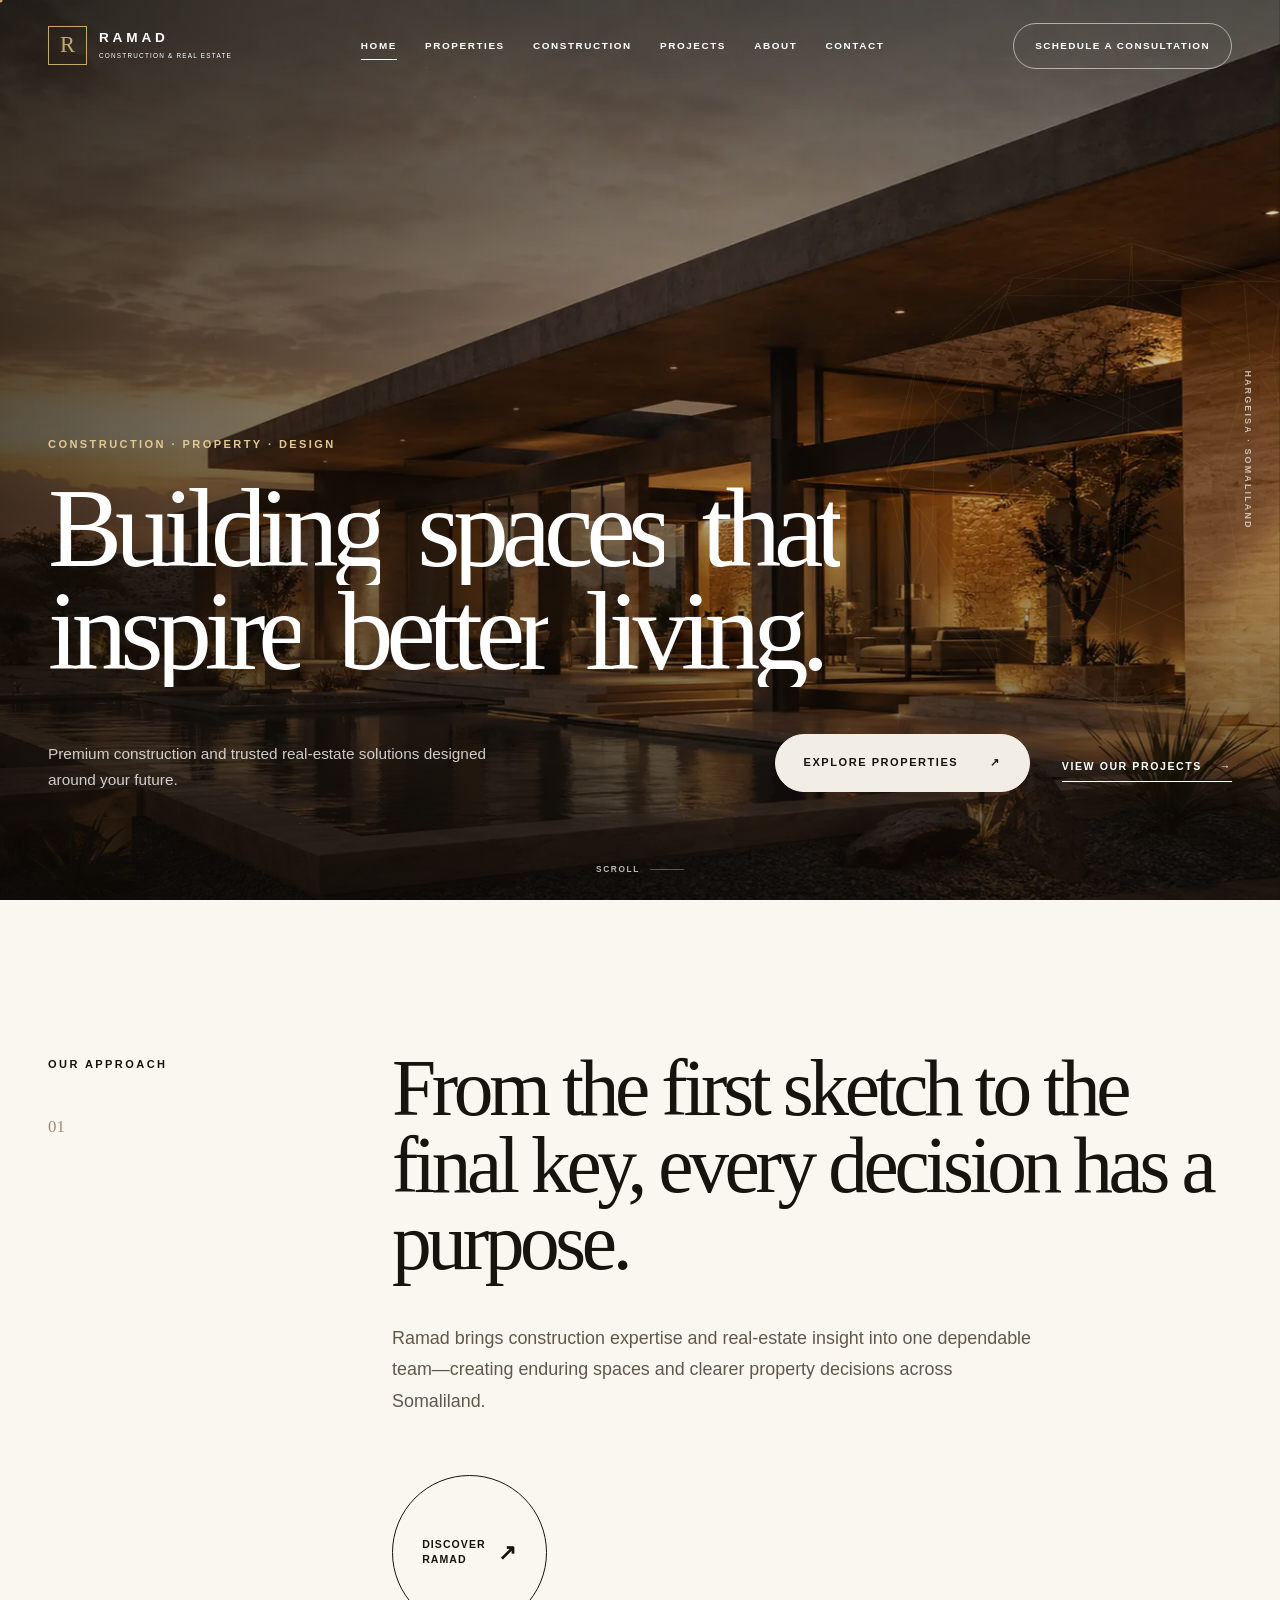
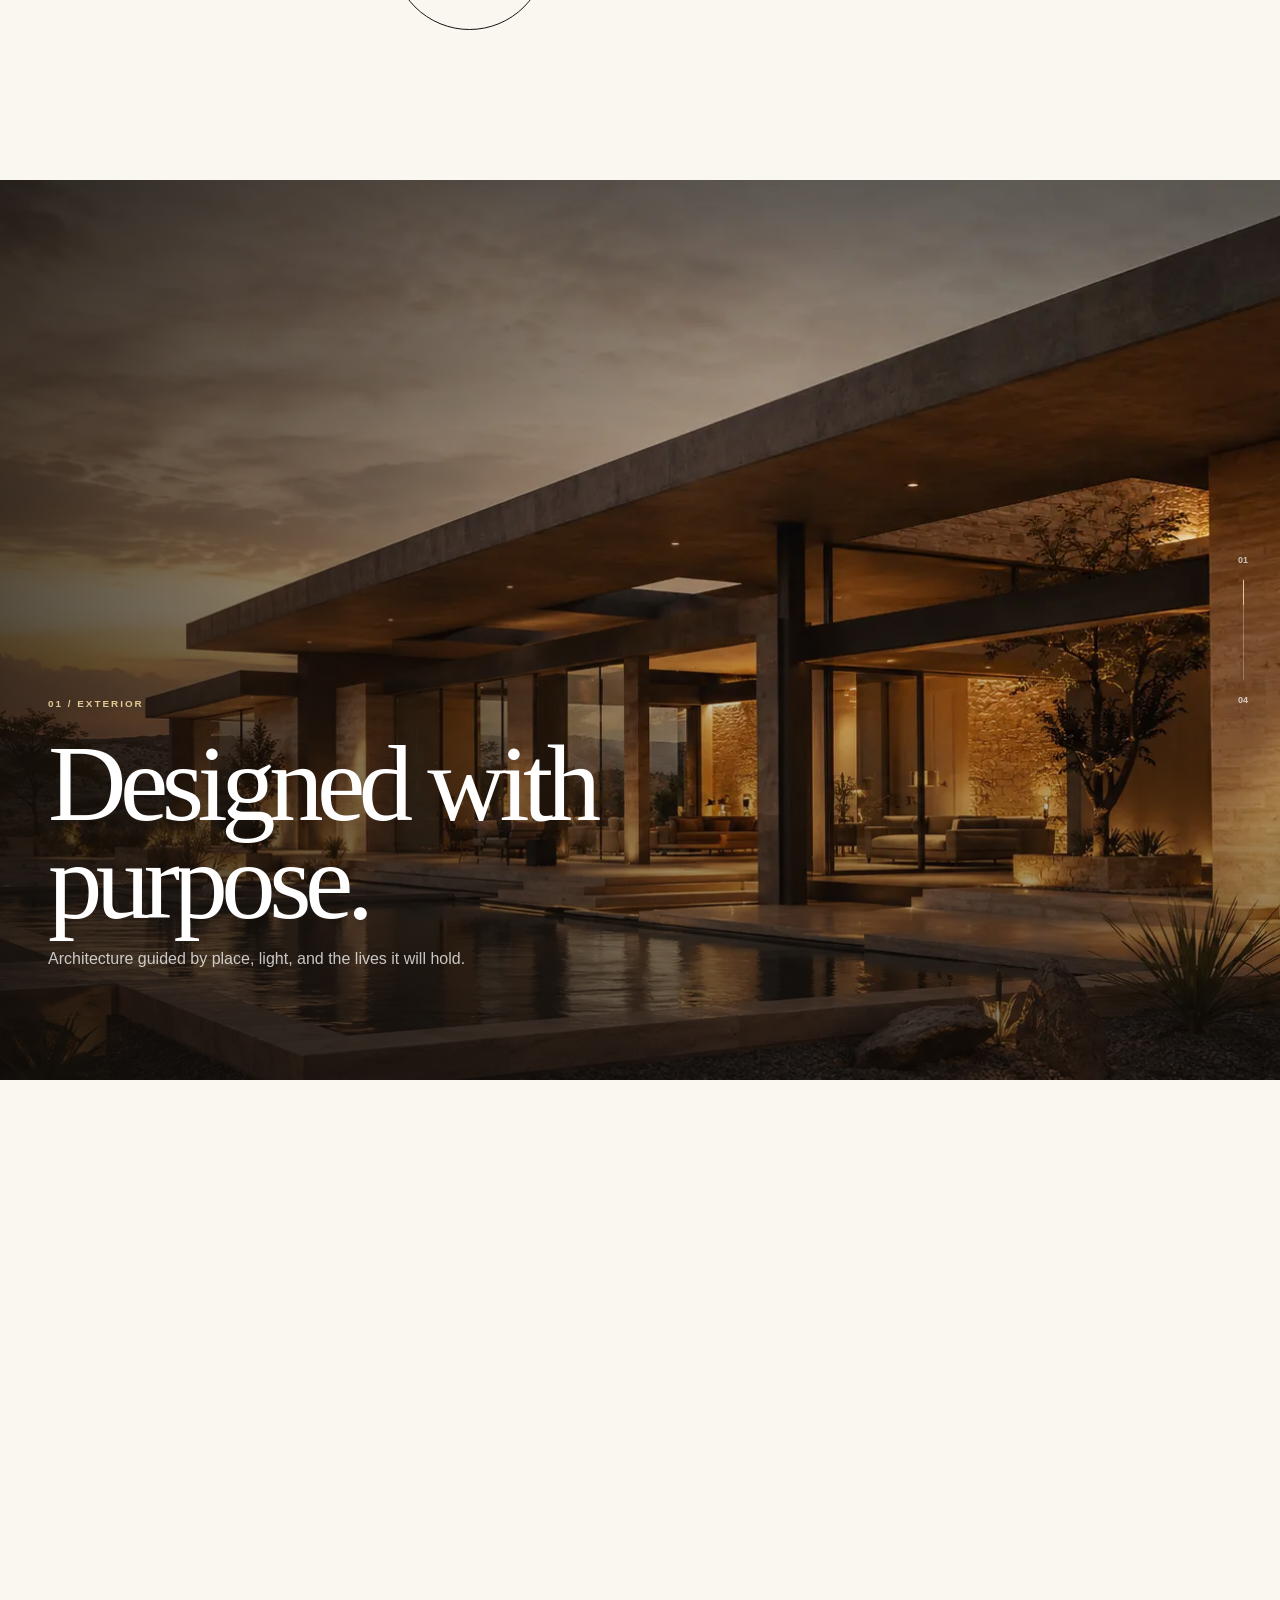
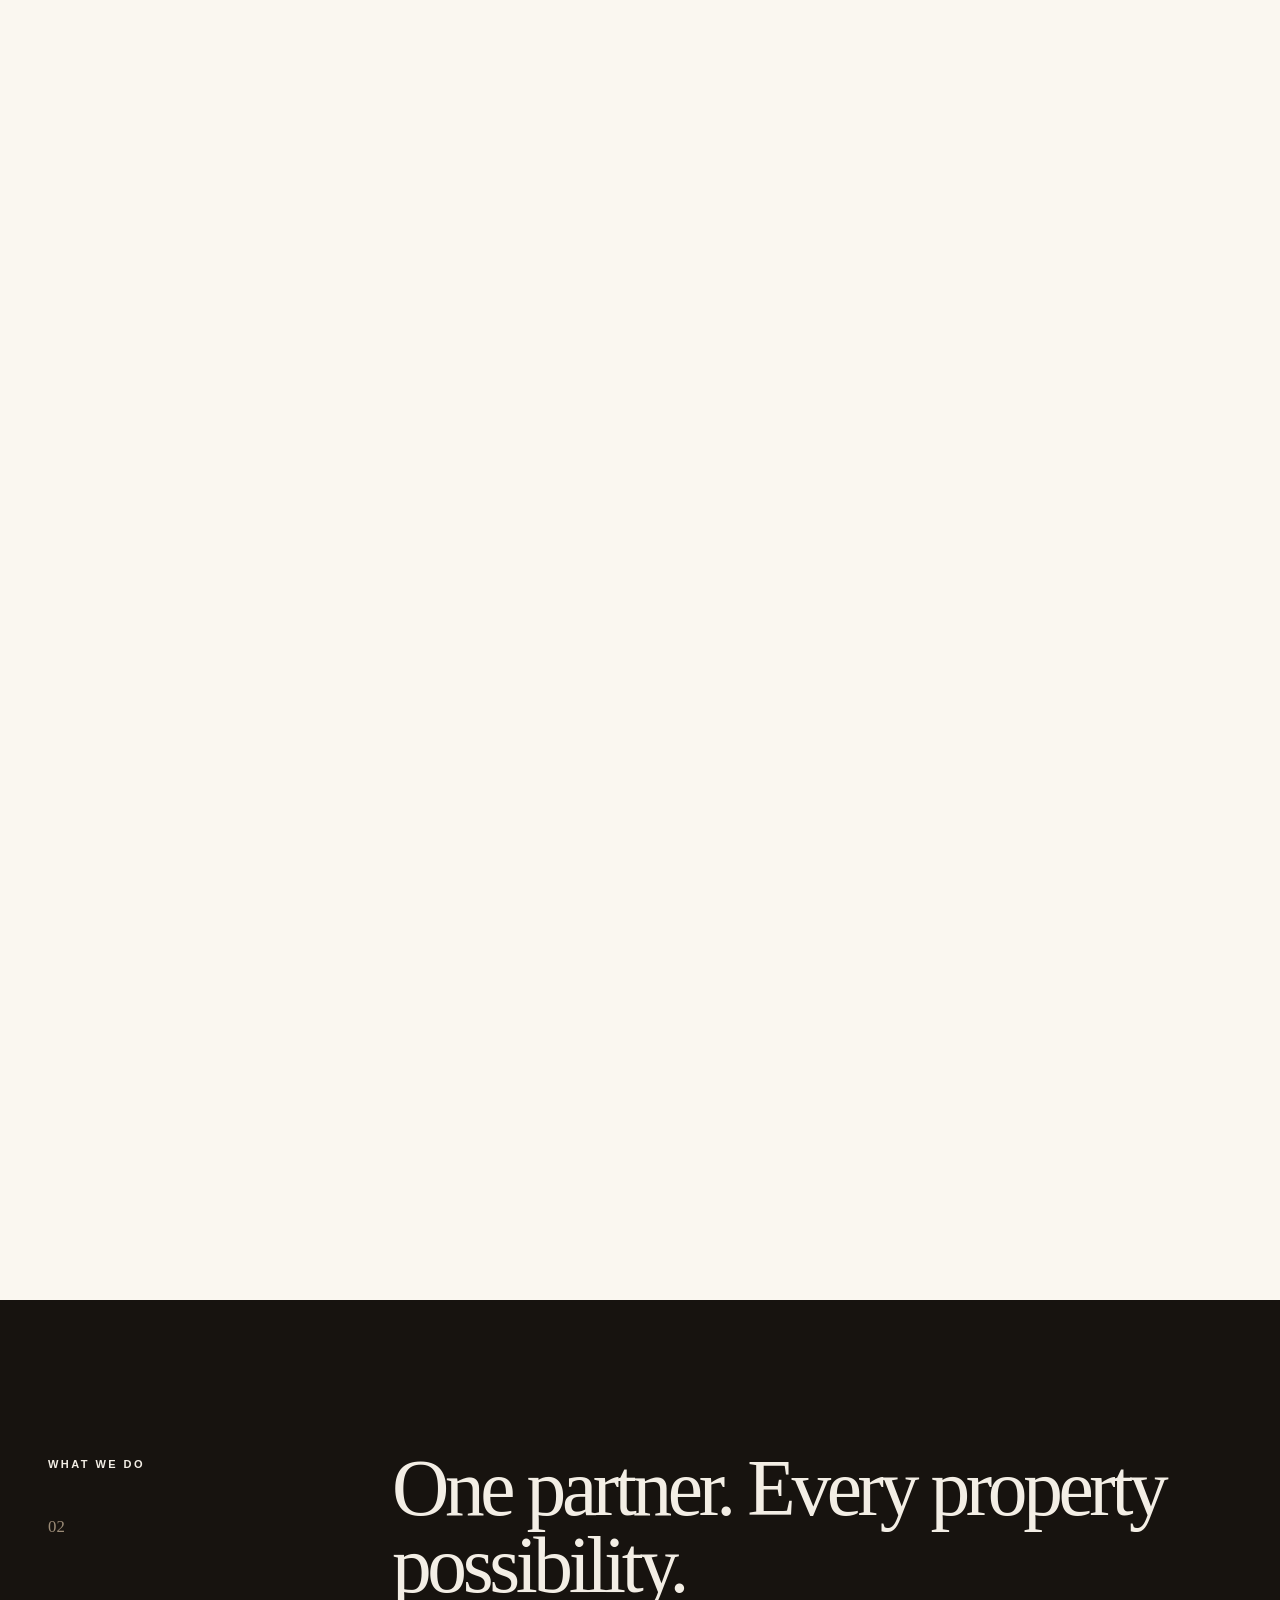
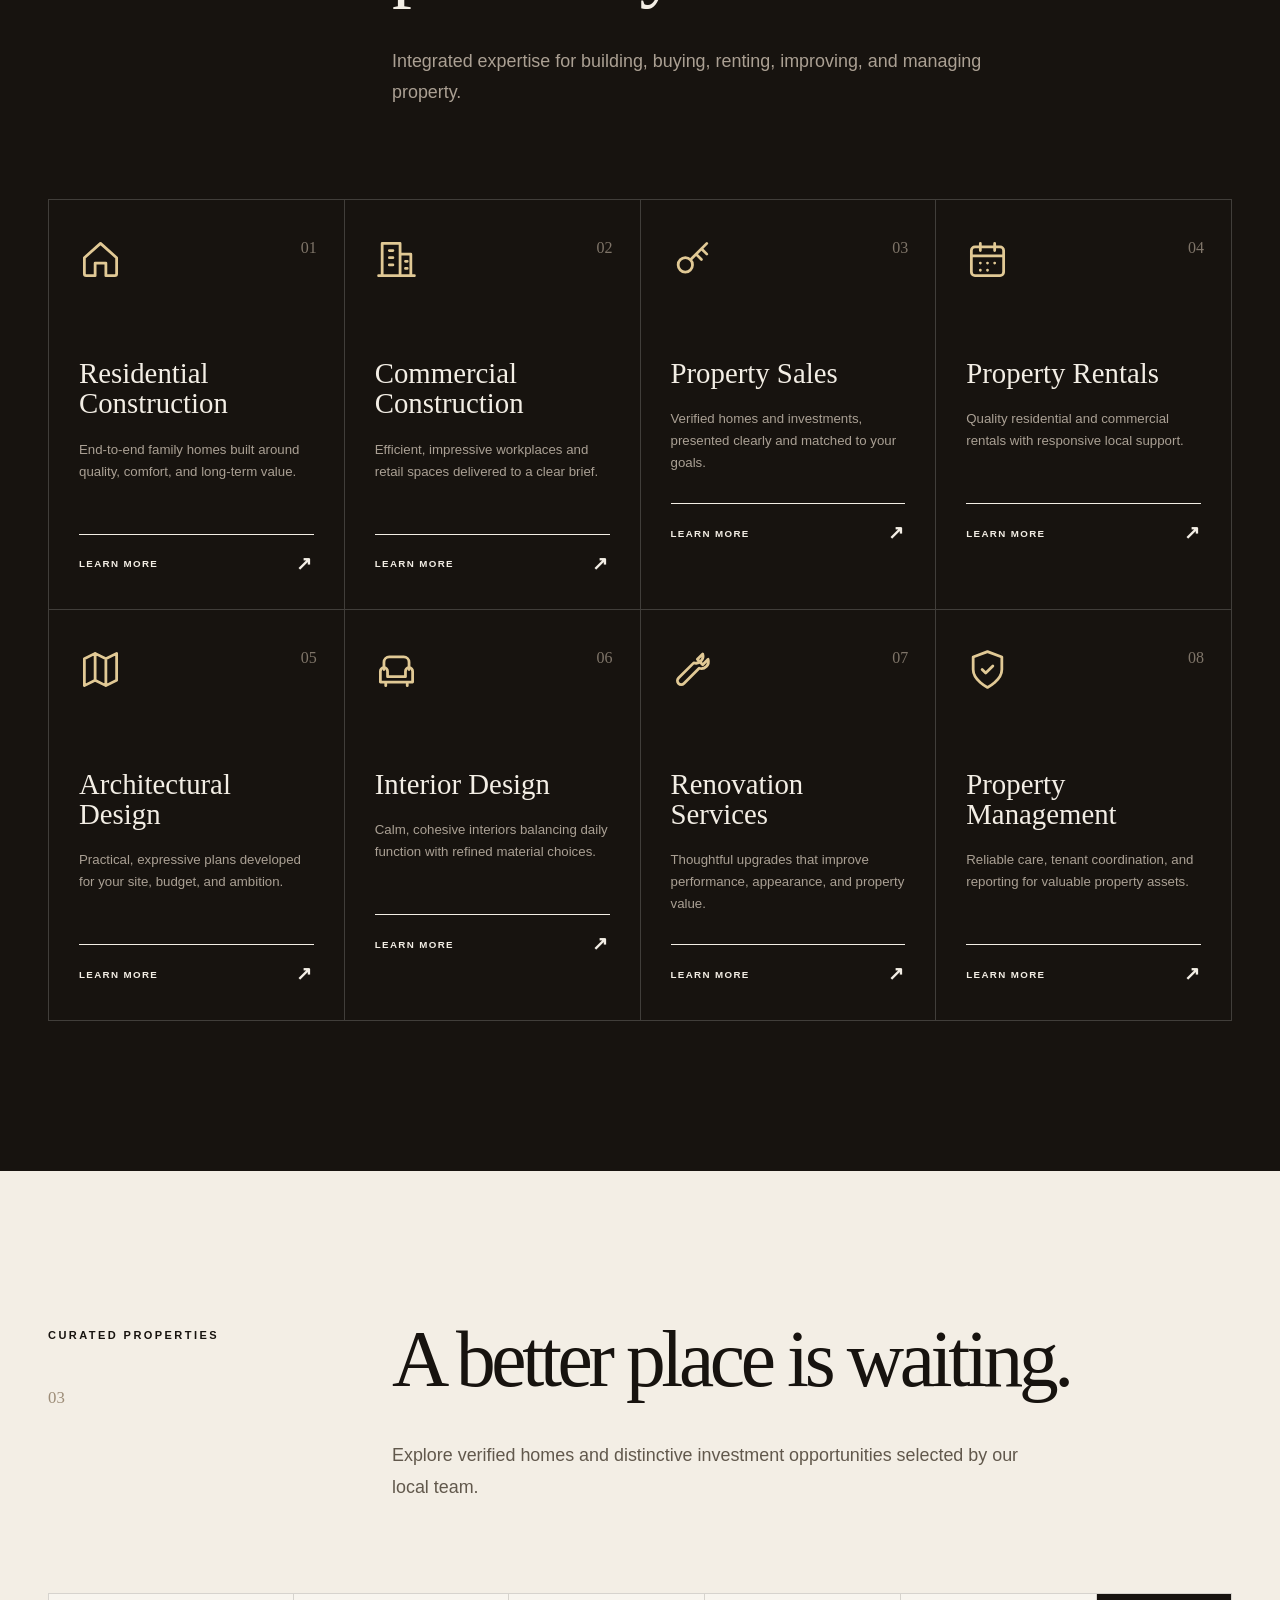
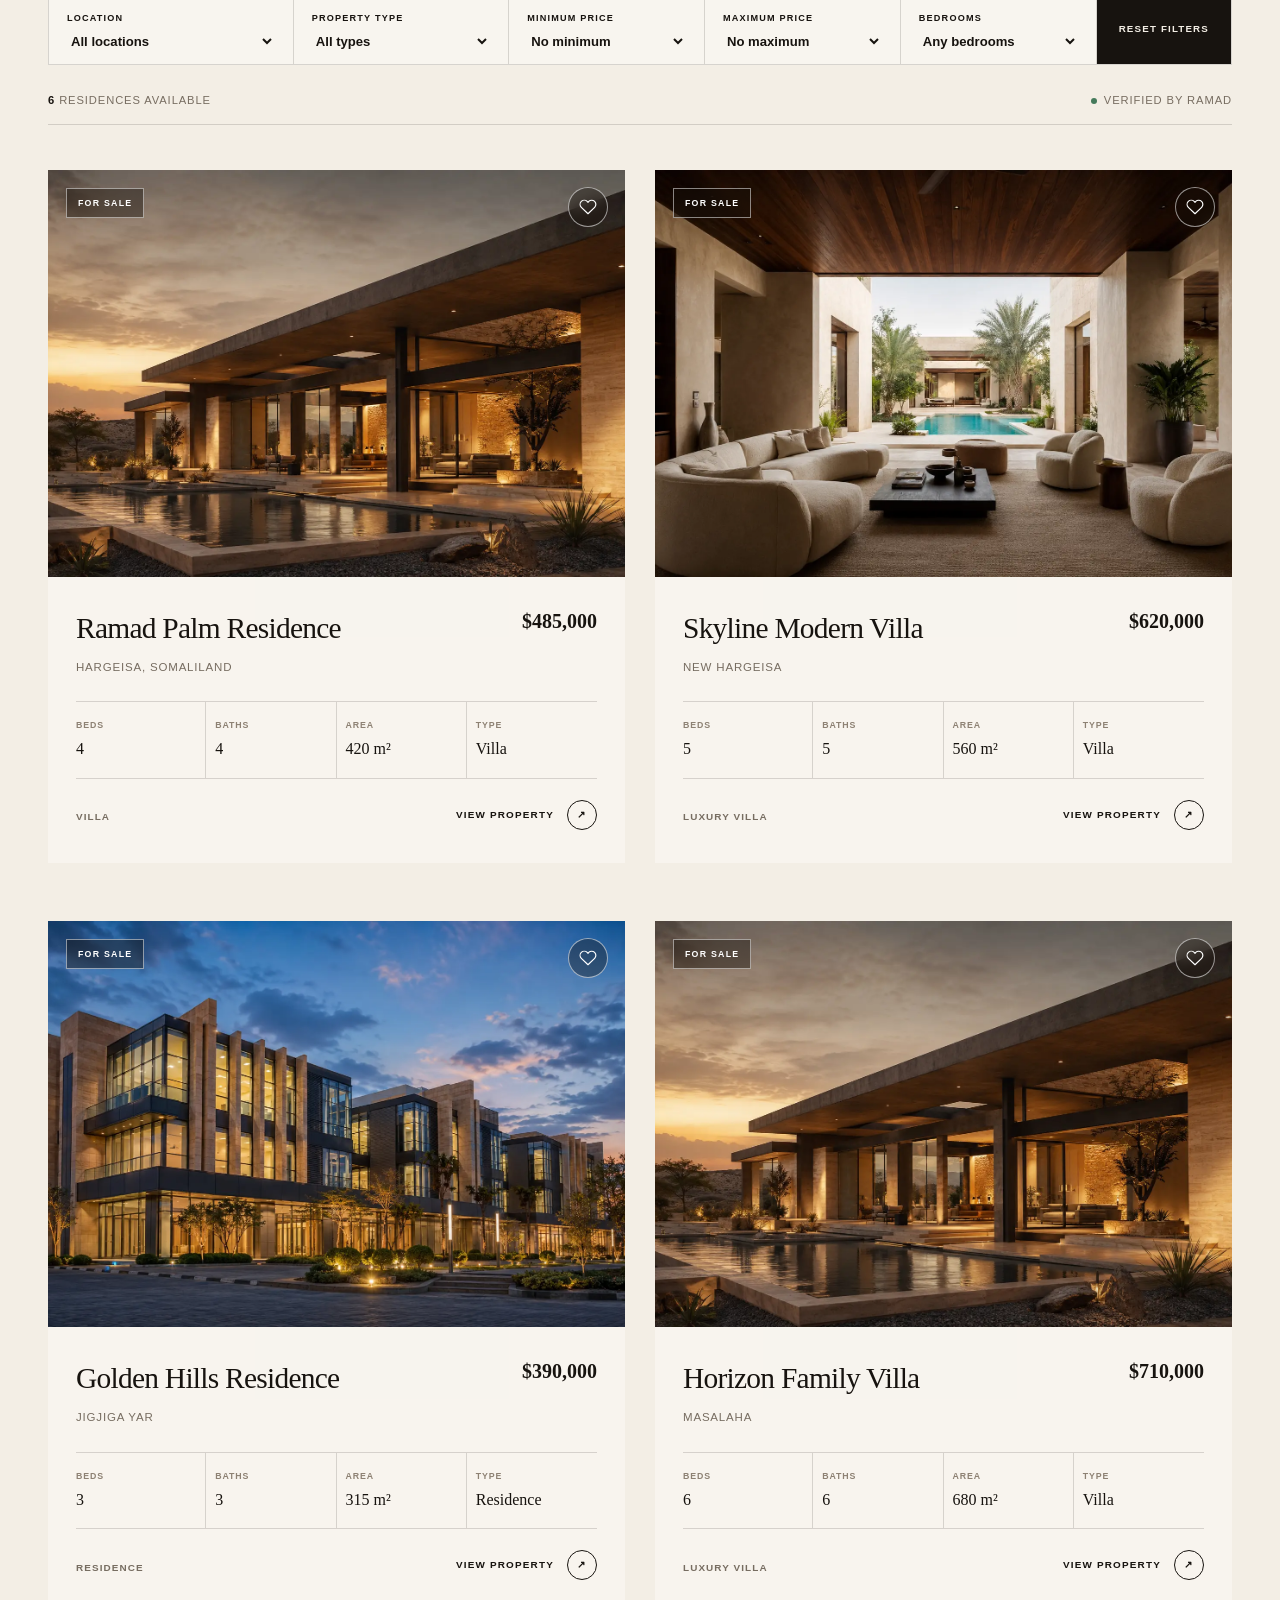
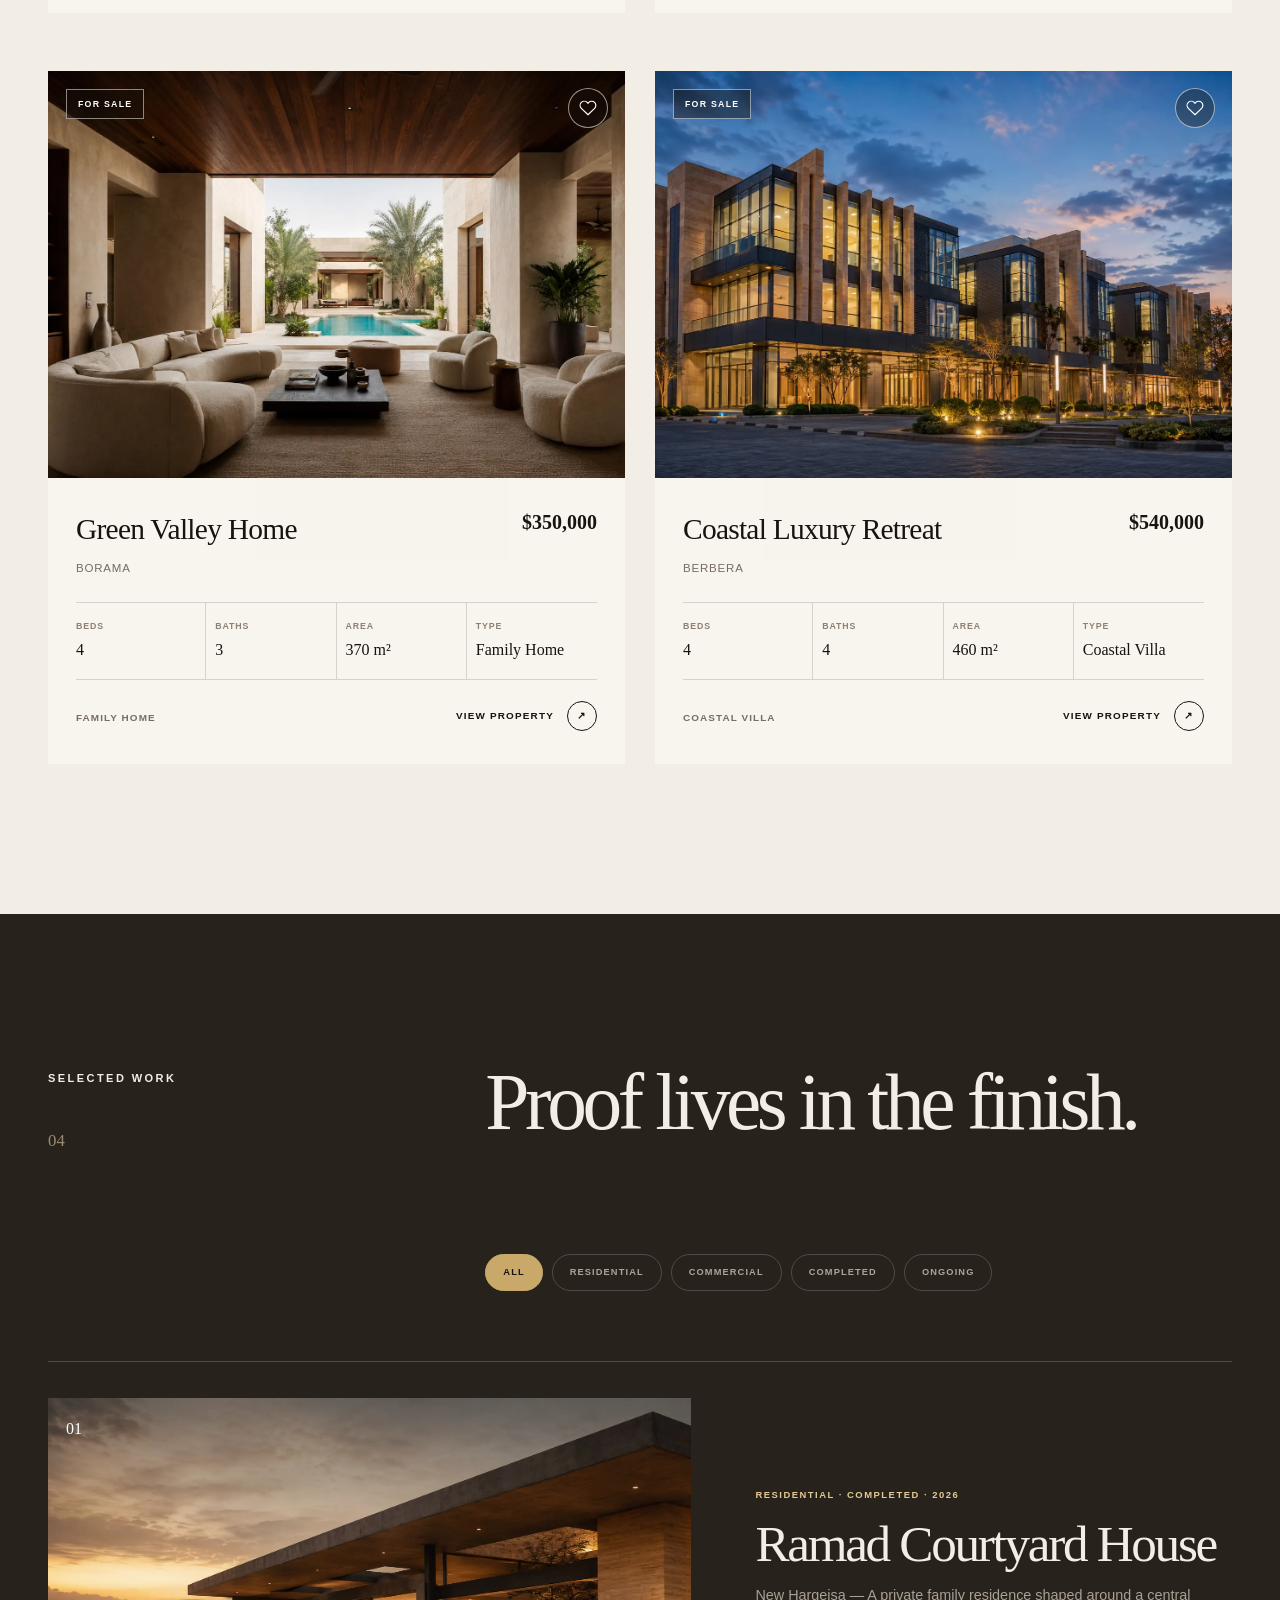
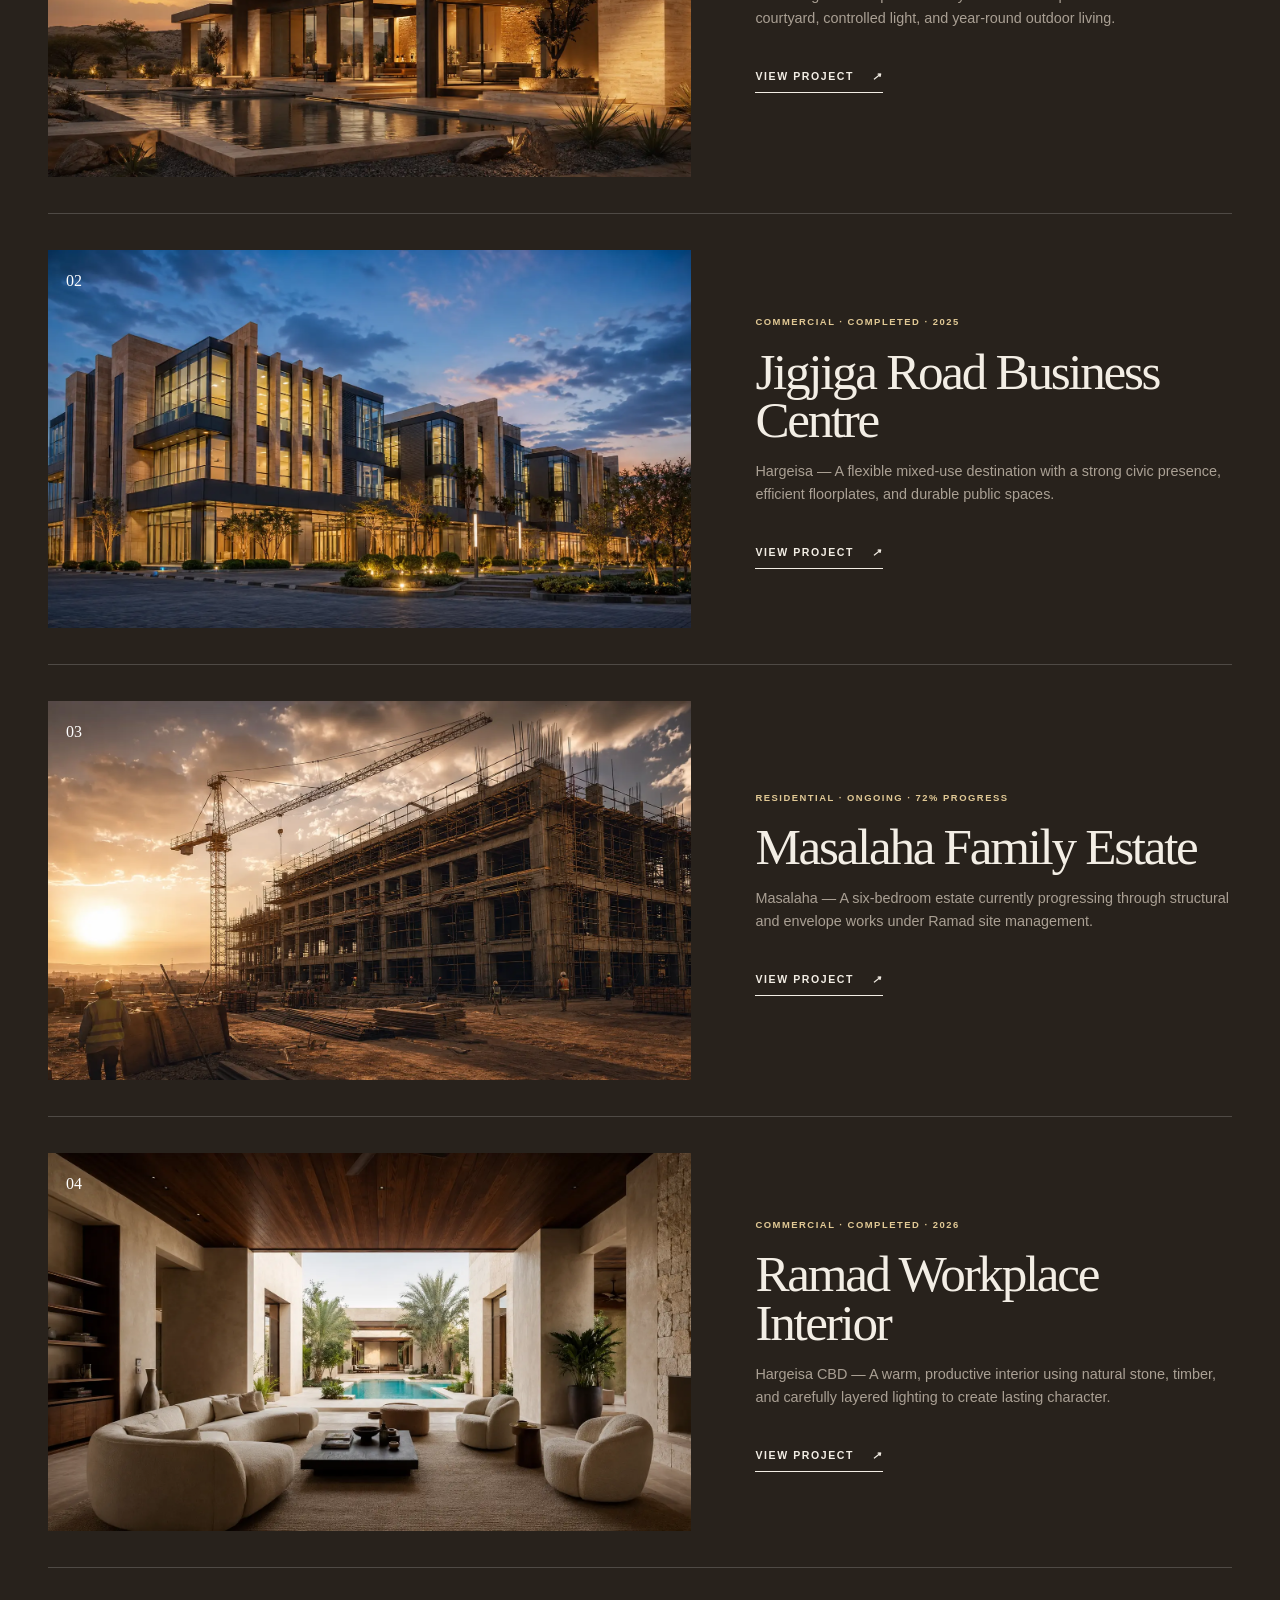
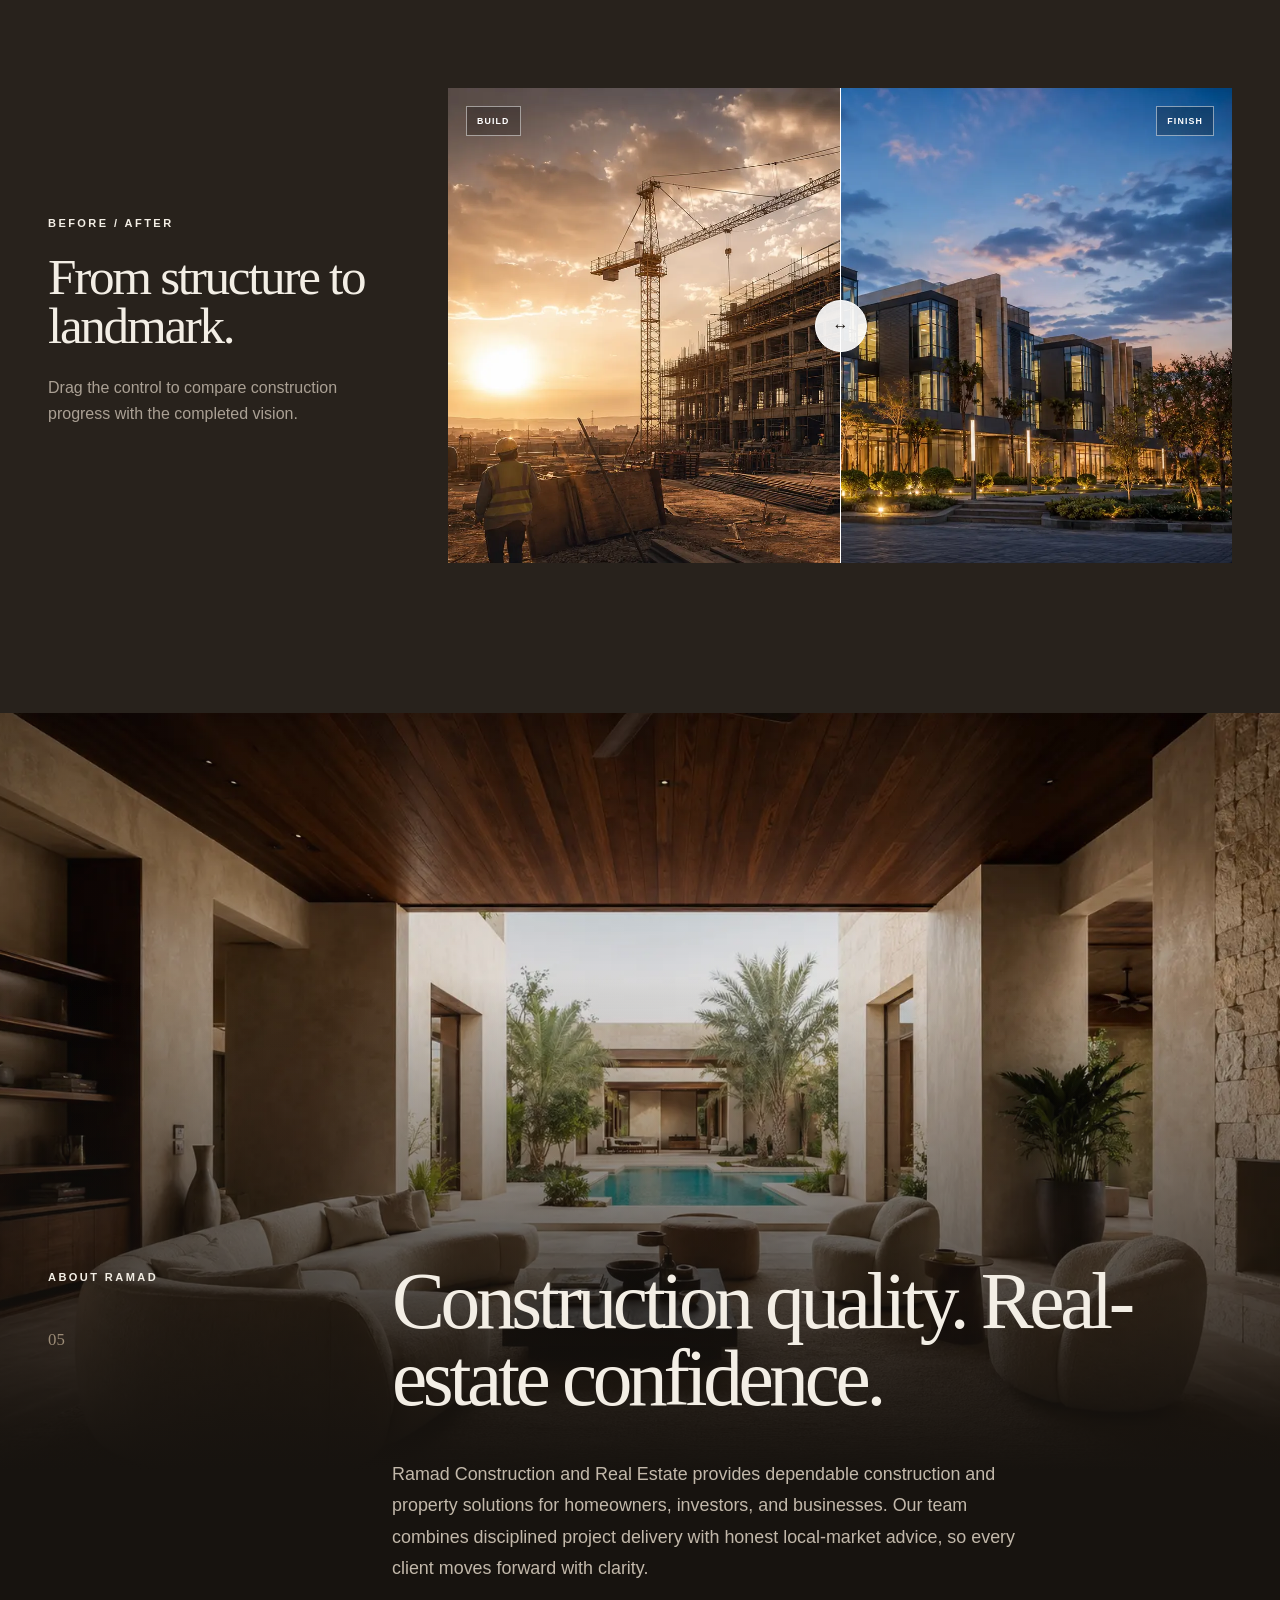
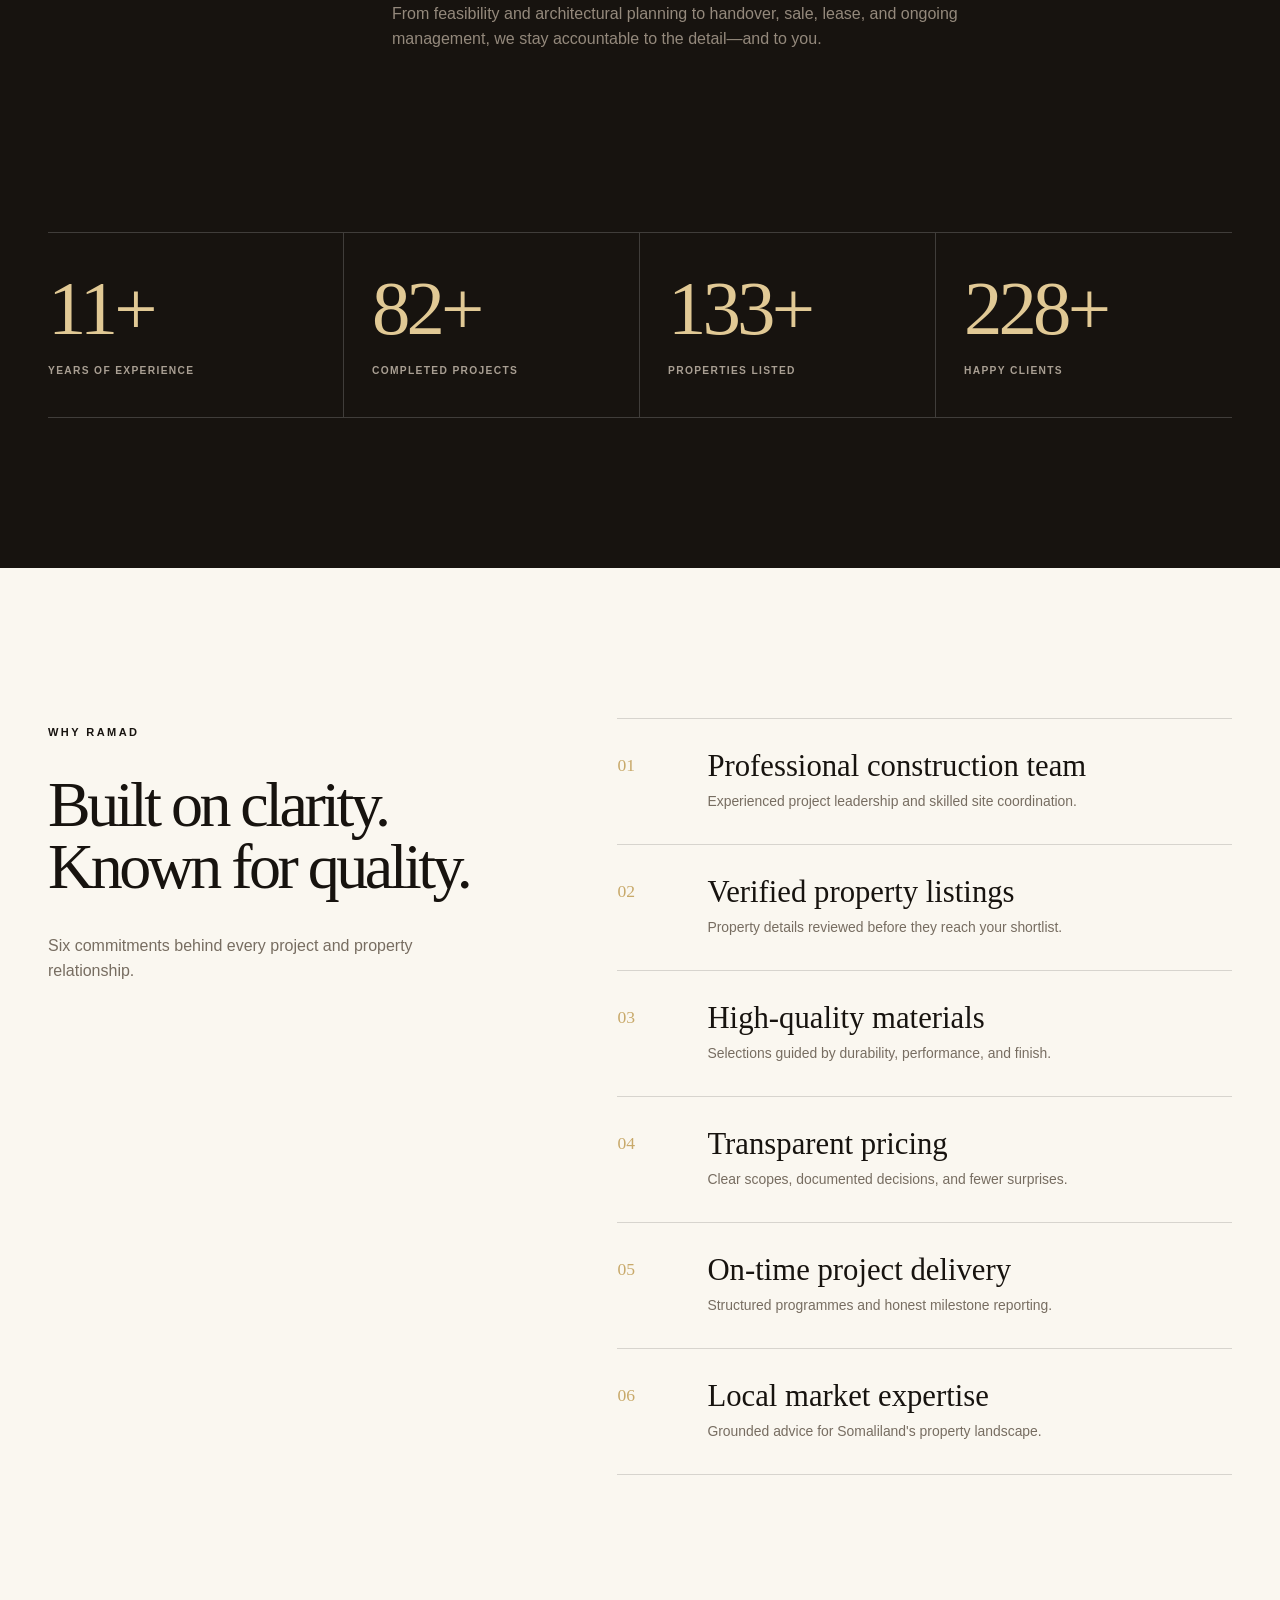
==== index.html @ 49086665 "Add complete production website, 3D interactions, and optimized assets" ====
<!DOCTYPE html>
<html lang="en">
<head>
  <meta charset="UTF-8">
  <meta name="viewport" content="width=device-width, initial-scale=1.0">
  <meta name="description" content="Ramad Construction and Real Estate delivers premium construction, verified property listings, architectural design, and property management in Somaliland.">
  <meta name="theme-color" content="#17130f">
  <title>Ramad Construction and Real Estate</title>
  <link rel="icon" href="assets/icons/favicon.svg" type="image/svg+xml">
  <link rel="preload" href="assets/images/hero-villa.webp" as="image" type="image/webp">
  <link rel="stylesheet" href="style.css">
  <script src="assets/vendor/gsap.min.js" defer></script>
  <script src="assets/vendor/ScrollTrigger.min.js" defer></script>
  <script type="module" src="script.js"></script>
</head>
<body>
  <a class="skip-link" href="#main-content">Skip to content</a>

  <div class="page-loader" id="page-loader" aria-hidden="true">
    <div class="loader-brand">
      <span class="loader-monogram">R</span>
      <div>
        <strong>RAMAD</strong>
        <small>CONSTRUCTION &amp; REAL ESTATE</small>
      </div>
    </div>
    <div class="loader-track"><span></span></div>
    <span class="loader-count">0</span>
  </div>

  <div class="scroll-progress" aria-hidden="true"><span id="scroll-progress-bar"></span></div>
  <div class="cursor-dot" aria-hidden="true"></div>
  <div class="cursor-ring" aria-hidden="true"><span>VIEW</span></div>

  <header class="site-header" id="site-header">
    <a class="brand" href="#home" aria-label="Ramad home">
      <span class="brand-mark">R</span>
      <span class="brand-copy"><strong>RAMAD</strong><small>CONSTRUCTION &amp; REAL ESTATE</small></span>
    </a>

    <nav class="desktop-nav" aria-label="Primary navigation">
      <a href="#home">Home</a>
      <a href="#properties">Properties</a>
      <a href="#construction">Construction</a>
      <a href="#projects">Projects</a>
      <a href="#about">About</a>
      <a href="#contact">Contact</a>
    </nav>

    <a class="button button-small button-outline magnetic header-cta" href="#contact">Schedule a Consultation</a>
    <button class="menu-toggle" id="menu-toggle" type="button" aria-label="Open menu" aria-expanded="false" aria-controls="mobile-menu">
      <span></span><span></span>
    </button>
  </header>

  <div class="mobile-menu" id="mobile-menu" inert>
    <div class="mobile-menu-top">
      <span class="eyebrow">Navigate</span>
      <button class="menu-close" id="menu-close" type="button" aria-label="Close menu">&times;</button>
    </div>
    <nav aria-label="Mobile navigation">
      <a href="#home"><span>01</span>Home</a>
      <a href="#properties"><span>02</span>Properties</a>
      <a href="#construction"><span>03</span>Construction</a>
      <a href="#projects"><span>04</span>Projects</a>
      <a href="#about"><span>05</span>About</a>
      <a href="#contact"><span>06</span>Contact</a>
    </nav>
    <div class="mobile-menu-footer">
      <p>Hargeisa, Somaliland</p>
      <a href="tel:+252630000000">+252&nbsp;63&nbsp;000&nbsp;0000</a>
    </div>
  </div>

  <main id="main-content">
    <section class="hero" id="home" aria-labelledby="hero-title">
      <div class="hero-media depth-layer">
        <img src="assets/images/hero-villa.webp" alt="Contemporary Ramad villa glowing at sunset" width="1672" height="941" fetchpriority="high">
      </div>
      <canvas id="hero-canvas" aria-hidden="true"></canvas>
      <div class="hero-overlay"></div>
      <div class="hero-side-note">HARGEISA · SOMALILAND</div>

      <div class="hero-content container">
        <p class="eyebrow hero-kicker">CONSTRUCTION · PROPERTY · DESIGN</p>
        <h1 id="hero-title" class="split-words">Building spaces that inspire better living.</h1>
        <div class="hero-bottom">
          <p>Premium construction and trusted real-estate solutions designed around your future.</p>
          <div class="hero-actions">
            <a class="button button-light magnetic" href="#properties">Explore Properties <span aria-hidden="true">↗</span></a>
            <a class="text-link" href="#projects">View Our Projects <span aria-hidden="true">→</span></a>
          </div>
        </div>
      </div>

      <a class="scroll-cue" href="#story" aria-label="Scroll to our approach">
        <span>SCROLL</span><i></i>
      </a>
    </section>

    <section class="intro-section section-pad" aria-labelledby="intro-title">
      <div class="container intro-grid">
        <div>
          <p class="eyebrow reveal-up">OUR APPROACH</p>
          <span class="section-index">01</span>
        </div>
        <div>
          <h2 id="intro-title" class="display-title reveal-up">From the first sketch to the final key, every decision has a purpose.</h2>
          <p class="lead reveal-up">Ramad brings construction expertise and real-estate insight into one dependable team—creating enduring spaces and clearer property decisions across Somaliland.</p>
          <a class="circle-link magnetic" href="#about" aria-label="Discover Ramad"><span>Discover<br>Ramad</span><i>↗</i></a>
        </div>
      </div>
    </section>

    <section class="story" id="story" aria-label="Our design and construction philosophy">
      <div class="story-pin">
        <div class="story-progress" aria-hidden="true">
          <span class="story-count">01</span>
          <div><i id="story-progress-line"></i></div>
          <span>04</span>
        </div>

        <article class="story-scene active" data-scene="1">
        <img src="assets/images/hero-villa.webp" alt="Purposefully designed luxury villa exterior" width="1672" height="941">
        <div class="story-shade"></div>
        <div class="story-copy"><span>01 / EXTERIOR</span><h2>Designed with purpose.</h2><p>Architecture guided by place, light, and the lives it will hold.</p></div>
        </article>
        <article class="story-scene" data-scene="2">
        <img src="assets/images/luxury-interior.webp" alt="Detailed modern luxury villa interior" width="1672" height="941" loading="lazy">
        <div class="story-shade"></div>
        <div class="story-copy"><span>02 / INTERIOR</span><h2>Comfort shaped by detail.</h2><p>Materials, proportions, and finishes resolved with quiet confidence.</p></div>
        </article>
        <article class="story-scene" data-scene="3">
        <img src="assets/images/construction-site.webp" alt="Professional construction project in progress" width="1672" height="941" loading="lazy">
        <div class="story-shade"></div>
        <div class="story-copy"><span>03 / BUILD</span><h2>Built with precision.</h2><p>Disciplined delivery, trusted teams, and quality at every stage.</p></div>
        </article>
        <article class="story-scene" data-scene="4">
        <img src="assets/images/commercial-complex.webp" alt="Completed modern commercial property" width="1672" height="941" loading="lazy">
        <div class="story-shade"></div>
        <div class="story-copy"><span>04 / LEGACY</span><h2>Created to last.</h2><p>Spaces that retain their value, usefulness, and character.</p></div>
        </article>
      </div>
    </section>

    <section class="services-section section-pad" id="construction" aria-labelledby="services-title">
      <div class="container">
        <div class="section-heading light-heading">
          <div><p class="eyebrow reveal-up">WHAT WE DO</p><span class="section-index">02</span></div>
          <div><h2 id="services-title" class="display-title reveal-up">One partner. Every property possibility.</h2><p class="lead reveal-up">Integrated expertise for building, buying, renting, improving, and managing property.</p></div>
        </div>

        <div class="services-grid">
          <article class="service-card reveal-up">
            <svg aria-hidden="true"><use href="assets/icons/sprite.svg#home"></use></svg><span>01</span>
            <h3>Residential Construction</h3><p>End-to-end family homes built around quality, comfort, and long-term value.</p>
            <a class="service-link" href="#contact" data-service="Residential Construction">Learn More <i>↗</i></a>
          </article>
          <article class="service-card reveal-up">
            <svg aria-hidden="true"><use href="assets/icons/sprite.svg#building"></use></svg><span>02</span>
            <h3>Commercial Construction</h3><p>Efficient, impressive workplaces and retail spaces delivered to a clear brief.</p>
            <a class="service-link" href="#contact" data-service="Commercial Construction">Learn More <i>↗</i></a>
          </article>
          <article class="service-card reveal-up">
            <svg aria-hidden="true"><use href="assets/icons/sprite.svg#key"></use></svg><span>03</span>
            <h3>Property Sales</h3><p>Verified homes and investments, presented clearly and matched to your goals.</p>
            <a class="service-link" href="#contact" data-service="Property Sales">Learn More <i>↗</i></a>
          </article>
          <article class="service-card reveal-up">
            <svg aria-hidden="true"><use href="assets/icons/sprite.svg#calendar"></use></svg><span>04</span>
            <h3>Property Rentals</h3><p>Quality residential and commercial rentals with responsive local support.</p>
            <a class="service-link" href="#contact" data-service="Property Rentals">Learn More <i>↗</i></a>
          </article>
          <article class="service-card reveal-up">
            <svg aria-hidden="true"><use href="assets/icons/sprite.svg#plan"></use></svg><span>05</span>
            <h3>Architectural Design</h3><p>Practical, expressive plans developed for your site, budget, and ambition.</p>
            <a class="service-link" href="#contact" data-service="Architectural Design">Learn More <i>↗</i></a>
          </article>
          <article class="service-card reveal-up">
            <svg aria-hidden="true"><use href="assets/icons/sprite.svg#sofa"></use></svg><span>06</span>
            <h3>Interior Design</h3><p>Calm, cohesive interiors balancing daily function with refined material choices.</p>
            <a class="service-link" href="#contact" data-service="Interior Design">Learn More <i>↗</i></a>
          </article>
          <article class="service-card reveal-up">
            <svg aria-hidden="true"><use href="assets/icons/sprite.svg#tools"></use></svg><span>07</span>
            <h3>Renovation Services</h3><p>Thoughtful upgrades that improve performance, appearance, and property value.</p>
            <a class="service-link" href="#contact" data-service="Renovation Services">Learn More <i>↗</i></a>
          </article>
          <article class="service-card reveal-up">
            <svg aria-hidden="true"><use href="assets/icons/sprite.svg#shield"></use></svg><span>08</span>
            <h3>Property Management</h3><p>Reliable care, tenant coordination, and reporting for valuable property assets.</p>
            <a class="service-link" href="#contact" data-service="Property Management">Learn More <i>↗</i></a>
          </article>
        </div>
      </div>
    </section>

    <section class="properties-section section-pad" id="properties" aria-labelledby="properties-title">
      <div class="container">
        <div class="section-heading">
          <div><p class="eyebrow reveal-up">CURATED PROPERTIES</p><span class="section-index">03</span></div>
          <div><h2 id="properties-title" class="display-title reveal-up">A better place is waiting.</h2><p class="lead reveal-up">Explore verified homes and distinctive investment opportunities selected by our local team.</p></div>
        </div>

        <form class="property-filters reveal-up" id="property-filters" aria-label="Filter properties">
          <label>Location<select id="filter-location"><option value="all">All locations</option></select></label>
          <label>Property type<select id="filter-type"><option value="all">All types</option></select></label>
          <label>Minimum price<select id="filter-min"><option value="0">No minimum</option><option value="350000">$350,000</option><option value="450000">$450,000</option><option value="550000">$550,000</option></select></label>
          <label>Maximum price<select id="filter-max"><option value="9999999">No maximum</option><option value="400000">$400,000</option><option value="550000">$550,000</option><option value="650000">$650,000</option></select></label>
          <label>Bedrooms<select id="filter-bedrooms"><option value="0">Any bedrooms</option><option value="3">3+</option><option value="4">4+</option><option value="5">5+</option></select></label>
          <button class="visually-hidden" type="submit">Apply property filters</button>
          <button class="filter-reset" id="filter-reset" type="reset">Reset filters</button>
        </form>

        <div class="result-bar"><p><strong id="property-count">6</strong> residences available</p><span>Verified by Ramad</span></div>
        <div class="properties-grid" id="properties-grid" aria-live="polite"></div>
        <div class="empty-state" id="property-empty" hidden><span>⌁</span><h3>No exact matches</h3><p>Try widening your price, location, or bedroom filters.</p><button class="button button-dark" type="button" id="empty-reset">Show all properties</button></div>
      </div>
    </section>

    <section class="projects-section section-pad" id="projects" aria-labelledby="projects-title">
      <div class="container">
        <div class="projects-heading">
          <div><p class="eyebrow reveal-up">SELECTED WORK</p><span class="section-index">04</span></div>
          <div><h2 id="projects-title" class="display-title reveal-up">Proof lives in the finish.</h2></div>
          <div class="project-filters" role="group" aria-label="Filter projects">
            <button class="active" type="button" data-project-filter="all">All</button>
            <button type="button" data-project-filter="residential">Residential</button>
            <button type="button" data-project-filter="commercial">Commercial</button>
            <button type="button" data-project-filter="completed">Completed</button>
            <button type="button" data-project-filter="ongoing">Ongoing</button>
          </div>
        </div>
        <div class="projects-list" id="projects-list"></div>

        <div class="comparison-block reveal-up">
          <div class="comparison-copy"><p class="eyebrow">BEFORE / AFTER</p><h3>From structure to landmark.</h3><p>Drag the control to compare construction progress with the completed vision.</p></div>
          <div class="comparison" id="comparison">
            <img class="comparison-after" src="assets/images/commercial-complex.webp" alt="Completed Ramad commercial complex" width="1672" height="941" loading="lazy">
            <div class="comparison-before" id="comparison-before"><img src="assets/images/construction-site.webp" alt="Commercial complex during construction" width="1672" height="941" loading="lazy"></div>
            <input id="comparison-range" type="range" min="0" max="100" value="50" aria-label="Compare before and after project images">
            <span class="comparison-handle" id="comparison-handle" aria-hidden="true"><i>↔</i></span>
            <span class="compare-label before-label">BUILD</span><span class="compare-label after-label">FINISH</span>
          </div>
        </div>
      </div>
    </section>

    <section class="about-section section-pad" id="about" aria-labelledby="about-title">
      <div class="about-media reveal-mask"><img src="assets/images/luxury-interior.webp" alt="A refined interior delivered by Ramad" width="1672" height="941" loading="lazy"></div>
      <div class="container about-grid">
        <div><p class="eyebrow reveal-up">ABOUT RAMAD</p><span class="section-index">05</span></div>
        <div class="about-copy">
          <h2 id="about-title" class="display-title reveal-up">Construction quality. Real-estate confidence.</h2>
          <p class="lead reveal-up">Ramad Construction and Real Estate provides dependable construction and property solutions for homeowners, investors, and businesses. Our team combines disciplined project delivery with honest local-market advice, so every client moves forward with clarity.</p>
          <p class="reveal-up">From feasibility and architectural planning to handover, sale, lease, and ongoing management, we stay accountable to the detail—and to you.</p>
        </div>
        <div class="stats" role="group" aria-label="Company statistics">
          <div><strong data-count="12" data-suffix="+">0</strong><span>Years of experience</span></div>
          <div><strong data-count="86" data-suffix="+">0</strong><span>Completed projects</span></div>
          <div><strong data-count="140" data-suffix="+">0</strong><span>Properties listed</span></div>
          <div><strong data-count="240" data-suffix="+">0</strong><span>Happy clients</span></div>
        </div>
      </div>
    </section>

    <section class="why-section section-pad" aria-labelledby="why-title">
      <div class="container why-grid">
        <div class="why-sticky"><p class="eyebrow">WHY RAMAD</p><h2 id="why-title" class="display-title">Built on clarity.<br>Known for quality.</h2><p>Six commitments behind every project and property relationship.</p></div>
        <ol class="why-list">
          <li class="reveal-up"><span>01</span><div><h3>Professional construction team</h3><p>Experienced project leadership and skilled site coordination.</p></div></li>
          <li class="reveal-up"><span>02</span><div><h3>Verified property listings</h3><p>Property details reviewed before they reach your shortlist.</p></div></li>
          <li class="reveal-up"><span>03</span><div><h3>High-quality materials</h3><p>Selections guided by durability, performance, and finish.</p></div></li>
          <li class="reveal-up"><span>04</span><div><h3>Transparent pricing</h3><p>Clear scopes, documented decisions, and fewer surprises.</p></div></li>
          <li class="reveal-up"><span>05</span><div><h3>On-time project delivery</h3><p>Structured programmes and honest milestone reporting.</p></div></li>
          <li class="reveal-up"><span>06</span><div><h3>Local market expertise</h3><p>Grounded advice for Somaliland's property landscape.</p></div></li>
        </ol>
      </div>
    </section>

    <section class="contact-section section-pad" id="contact" aria-labelledby="contact-title">
      <div class="container">
        <div class="contact-intro"><p class="eyebrow reveal-up">START A CONVERSATION</p><h2 id="contact-title" class="contact-title reveal-up">Let’s create something <em>worth keeping.</em></h2></div>
        <div class="contact-grid">
          <form class="consultation-form" id="consultation-form" novalidate>
            <div class="field-row">
              <label class="field"><span>Full name *</span><input id="full-name" name="name" type="text" autocomplete="name" required placeholder="Your full name"><small class="field-error"></small></label>
              <label class="field"><span>Phone number *</span><input id="phone" name="phone" type="tel" autocomplete="tel" required placeholder="+252 63 000 0000"><small class="field-error"></small></label>
            </div>
            <div class="field-row">
              <label class="field"><span>Email address *</span><input id="email" name="email" type="email" autocomplete="email" required placeholder="you@example.com"><small class="field-error"></small></label>
              <label class="field"><span>Service required *</span><select id="service" name="service" required><option value="">Select a service</option><option>Residential Construction</option><option>Commercial Construction</option><option>Property Sales</option><option>Property Rentals</option><option>Property Viewing</option><option>Architectural Design</option><option>Interior Design</option><option>Renovation Services</option><option>Property Management</option><option>Real-estate Consultation</option></select><small class="field-error"></small></label>
            </div>
            <label class="field"><span>Preferred date *</span><input id="preferred-date" name="date" type="date" required><small class="field-error"></small></label>
            <label class="field"><span>Message *</span><textarea id="message" name="message" rows="4" required minlength="12" placeholder="Tell us about your project or property needs"></textarea><small class="field-error"></small></label>
            <button class="button button-gold magnetic submit-button" type="submit"><span>Send Consultation Request</span><i>↗</i></button>
            <div class="form-success" id="form-success" role="status" aria-live="polite"><strong>Thank you.</strong><span>Your request has been recorded. The Ramad team will contact you shortly.</span></div>
          </form>

          <aside class="contact-aside">
            <div class="contact-card"><span class="eyebrow">DIRECT CONTACT</span><a href="tel:+252630000000">+252&nbsp;63&nbsp;000&nbsp;0000</a><a href="mailto:hello@ramad.so">hello@ramad.so</a><p>Sha'ab Area<br>Hargeisa, Somaliland</p><a class="whatsapp-button" href="https://wa.me/252630000000?text=Hello%20Ramad%2C%20I%20would%20like%20a%20consultation." target="_blank" rel="noopener"><svg aria-hidden="true"><use href="assets/icons/sprite.svg#message"></use></svg>Chat on WhatsApp</a></div>
            <section class="map-card" id="map-card" aria-label="Ramad office map preview">
              <div class="map-grid"></div><div class="map-road road-one"></div><div class="map-road road-two"></div><div class="map-pin"><span>R</span><i>RAMAD OFFICE</i></div>
              <div class="map-controls"><button type="button" data-map-zoom="in" aria-label="Zoom map in">+</button><button type="button" data-map-zoom="out" aria-label="Zoom map out">−</button></div>
              <a href="https://www.google.com/maps/search/?api=1&query=Hargeisa%2C%20Somaliland" target="_blank" rel="noopener">Open in Google Maps ↗</a>
            </section>
          </aside>
        </div>
      </div>
    </section>
  </main>

  <footer class="site-footer">
    <div class="container">
      <div class="footer-top">
        <div class="footer-brand"><a class="brand" href="#home"><span class="brand-mark">R</span><span class="brand-copy"><strong>RAMAD</strong><small>CONSTRUCTION &amp; REAL ESTATE</small></span></a><p>Creating dependable buildings and confident property decisions across Somaliland.</p></div>
        <div><h3>Explore</h3><a href="#home">Home</a><a href="#properties">Properties</a><a href="#projects">Projects</a><a href="#about">About</a></div>
        <div><h3>Services</h3><a href="#construction">Construction</a><a href="#construction">Property Sales</a><a href="#construction">Architecture</a><a href="#construction">Management</a></div>
        <div><h3>Contact</h3><a href="tel:+252630000000">+252&nbsp;63&nbsp;000&nbsp;0000</a><a href="mailto:hello@ramad.so">hello@ramad.so</a><p>Hargeisa, Somaliland</p></div>
      </div>
      <div class="footer-bottom"><p>© <span id="current-year">2026</span> Ramad Construction and Real Estate. All rights reserved.</p><div><a href="https://www.instagram.com/" target="_blank" rel="noopener">Instagram</a><a href="https://www.facebook.com/" target="_blank" rel="noopener">Facebook</a><a href="https://www.linkedin.com/" target="_blank" rel="noopener">LinkedIn</a></div><button class="back-top" id="back-top" type="button" aria-label="Back to top">↑</button></div>
    </div>
  </footer>

  <dialog class="property-modal" id="property-modal" aria-labelledby="modal-property-title">
    <div class="modal-shell">
      <button class="modal-close" id="modal-close" type="button" aria-label="Close property details">&times;</button>
      <div class="modal-gallery">
        <img id="modal-image" src="assets/images/hero-villa.webp" alt="" width="1672" height="941">
        <button class="gallery-nav gallery-prev" type="button" aria-label="Previous image">←</button>
        <button class="gallery-nav gallery-next" type="button" aria-label="Next image">→</button>
        <span class="gallery-count" id="gallery-count">01 / 03</span>
        <div class="gallery-dots" id="gallery-dots" role="group" aria-label="Choose gallery image"></div>
      </div>
      <div class="modal-details">
        <div class="modal-heading"><div><span class="property-status" id="modal-status">FOR SALE</span><h2 id="modal-property-title">Property</h2><p id="modal-location">Hargeisa, Somaliland</p></div><strong id="modal-price">$0</strong></div>
        <p class="modal-description" id="modal-description"></p>
        <dl class="property-specs modal-specs">
          <div><dt>Bedrooms</dt><dd id="modal-bedrooms">0</dd></div><div><dt>Bathrooms</dt><dd id="modal-bathrooms">0</dd></div><div><dt>Garage</dt><dd id="modal-garage">0</dd></div><div><dt>Area</dt><dd id="modal-area">0 m²</dd></div>
        </dl>
        <div class="amenities"><h3>Amenities</h3><ul id="modal-amenities"></ul></div>
        <div class="agent-card"><div class="agent-avatar">MA</div><div><span>Property advisor</span><strong>Mahad Ahmed</strong><a href="tel:+252630000000">+252&nbsp;63&nbsp;000&nbsp;0000</a></div></div>
        <div class="modal-actions"><a class="button button-whatsapp" id="modal-whatsapp" href="#" target="_blank" rel="noopener">WhatsApp Inquiry</a><button class="button button-dark" id="schedule-viewing" type="button">Schedule Viewing</button></div>
      </div>
    </div>
  </dialog>

  <div class="toast" id="toast" role="status" aria-live="polite"></div>
</body>
</html>
---- style.css ----
@charset "UTF-8";

:root {
  --ink: #17130f;
  --ink-soft: #28221c;
  --cream: #f3eee5;
  --paper: #faf7f0;
  --sand: #dfd3c0;
  --taupe: #9c8c77;
  --gold: #c8a96a;
  --gold-light: #e1c995;
  --line: rgba(23, 19, 15, 0.15);
  --white-line: rgba(255, 255, 255, 0.18);
  --serif: "Iowan Old Style", "Baskerville", "Times New Roman", serif;
  --sans: Inter, "Helvetica Neue", Arial, sans-serif;
  --header-height: 92px;
  --container: min(1320px, calc(100vw - 96px));
}

*, *::before, *::after { box-sizing: border-box; }

html {
  scroll-behavior: smooth;
  scroll-padding-top: var(--header-height);
}

body {
  margin: 0;
  color: var(--ink);
  background: var(--paper);
  font-family: var(--sans);
  font-size: 16px;
  line-height: 1.6;
  overflow-x: hidden;
}

body.menu-open,
body.modal-open { overflow: hidden; }

button, input, select, textarea { font: inherit; }
button, a { -webkit-tap-highlight-color: transparent; }
button { color: inherit; }
a { color: inherit; text-decoration: none; }
img { display: block; max-width: 100%; }
svg { fill: none; stroke: currentColor; stroke-linecap: round; stroke-linejoin: round; stroke-width: 1.55; }

:focus-visible { outline: 2px solid var(--gold); outline-offset: 4px; }

::selection { background: var(--gold); color: var(--ink); }

.skip-link {
  position: fixed;
  left: 16px;
  top: -80px;
  z-index: 10000;
  padding: 12px 18px;
  color: var(--ink);
  background: var(--cream);
  transition: top .25s ease;
}
.skip-link:focus { top: 16px; }
.visually-hidden { position: absolute !important; width: 1px !important; height: 1px !important; overflow: hidden !important; clip: rect(0, 0, 0, 0) !important; white-space: nowrap !important; }

.container { width: var(--container); margin-inline: auto; }
.section-pad { padding-block: 150px; }
.eyebrow {
  display: inline-block;
  margin: 0;
  font-size: .69rem;
  font-weight: 700;
  letter-spacing: .22em;
  line-height: 1.4;
}
.section-index {
  display: block;
  margin-top: 38px;
  color: var(--taupe);
  font-family: var(--serif);
  font-size: 1.05rem;
}
.display-title {
  max-width: 970px;
  margin: 0;
  font-family: var(--serif);
  font-size: clamp(3rem, 6.2vw, 6.7rem);
  font-weight: 400;
  letter-spacing: -.055em;
  line-height: .97;
}
.lead {
  max-width: 650px;
  margin: 42px 0 0;
  color: #61584c;
  font-size: clamp(1.02rem, 1.4vw, 1.25rem);
  line-height: 1.75;
}

.button {
  --button-bg: transparent;
  --button-color: currentColor;
  position: relative;
  display: inline-flex;
  min-height: 58px;
  align-items: center;
  justify-content: center;
  gap: 32px;
  overflow: hidden;
  border: 1px solid currentColor;
  border-radius: 999px;
  padding: 0 28px;
  color: var(--button-color);
  background: var(--button-bg);
  font-size: .69rem;
  font-weight: 700;
  letter-spacing: .14em;
  text-transform: uppercase;
  cursor: pointer;
  transition: color .35s ease, background .35s ease, border-color .35s ease, transform .35s ease;
}
.button::before {
  position: absolute;
  inset: 100% 0 auto;
  height: 100%;
  background: var(--gold);
  content: "";
  transition: transform .4s cubic-bezier(.77, 0, .18, 1);
}
.button > * { position: relative; z-index: 1; }
.button:hover::before { transform: translateY(-100%); }
.button:hover { color: var(--ink); border-color: var(--gold); }
.button-small { min-height: 46px; padding-inline: 21px; font-size: .62rem; }
.button-outline { border-color: rgba(255,255,255,.55); color: #fff; }
.button-light { --button-bg: var(--cream); --button-color: var(--ink); border-color: var(--cream); }
.button-dark { --button-bg: var(--ink); --button-color: #fff; border-color: var(--ink); }
.button-gold { --button-bg: var(--gold); --button-color: var(--ink); border-color: var(--gold); }
.button-whatsapp { --button-bg: #235c43; --button-color: #fff; border-color: #235c43; }

.page-loader {
  position: fixed;
  inset: 0;
  z-index: 9999;
  display: grid;
  place-content: center;
  color: var(--cream);
  background: var(--ink);
}
.loader-brand { display: flex; align-items: center; gap: 18px; }
.loader-monogram { display: grid; width: 62px; aspect-ratio: 1; place-items: center; border: 1px solid var(--gold); color: var(--gold); font-family: var(--serif); font-size: 2rem; }
.loader-brand strong { display: block; font-size: 1.12rem; letter-spacing: .28em; }
.loader-brand small { display: block; margin-top: 4px; color: #aea393; font-size: .47rem; letter-spacing: .22em; }
.loader-track { width: 270px; height: 1px; margin-top: 30px; overflow: hidden; background: rgba(255,255,255,.16); }
.loader-track span { display: block; width: 100%; height: 100%; background: var(--gold); transform: translateX(-100%); animation: loader-line 1.35s cubic-bezier(.76,0,.24,1) forwards; }
.loader-count { display: block; margin-top: 12px; color: #a89d8e; font-family: var(--serif); font-size: .9rem; text-align: right; }
@keyframes loader-line { to { transform: translateX(0); } }

.scroll-progress { position: fixed; top: 0; left: 0; z-index: 1500; width: 100%; height: 2px; }
.scroll-progress span { display: block; width: 100%; height: 100%; background: var(--gold); transform: scaleX(0); transform-origin: left; }

.site-header {
  position: fixed;
  inset: 0 0 auto;
  z-index: 1000;
  display: flex;
  height: var(--header-height);
  align-items: center;
  gap: 38px;
  border-bottom: 1px solid transparent;
  padding-inline: 48px;
  color: #fff;
  transition: height .45s ease, color .45s ease, background .45s ease, border-color .45s ease, backdrop-filter .45s ease;
}
.site-header.scrolled {
  height: 76px;
  border-color: rgba(23,19,15,.1);
  color: var(--ink);
  background: rgba(250,247,240,.86);
  box-shadow: 0 8px 35px rgba(23,19,15,.05);
  backdrop-filter: blur(18px);
}
.site-header.scrolled .button-outline { border-color: rgba(23,19,15,.35); color: var(--ink); }
.brand { display: flex; flex: 0 0 auto; align-items: center; gap: 12px; }
.brand-mark { display: grid; width: 39px; aspect-ratio: 1; place-items: center; border: 1px solid var(--gold); color: var(--gold); font-family: var(--serif); font-size: 1.4rem; line-height: 1; }
.brand-copy strong { display: block; font-size: .85rem; letter-spacing: .28em; line-height: 1.2; }
.brand-copy small { display: block; margin-top: 4px; font-size: .4rem; letter-spacing: .19em; white-space: nowrap; }
.desktop-nav { display: flex; align-items: center; gap: clamp(18px, 2.2vw, 38px); margin-inline: auto; }
.desktop-nav a { position: relative; padding-block: 8px; font-size: .62rem; font-weight: 700; letter-spacing: .16em; text-transform: uppercase; }
.desktop-nav a::after { position: absolute; right: 0; bottom: 1px; left: 0; height: 1px; background: currentColor; content: ""; transform: scaleX(0); transform-origin: right; transition: transform .35s ease; }
.desktop-nav a:hover::after, .desktop-nav a.active::after { transform: scaleX(1); transform-origin: left; }
.menu-toggle { display: none; width: 46px; height: 46px; border: 1px solid currentColor; border-radius: 50%; background: transparent; cursor: pointer; }
.menu-toggle span { display: block; width: 17px; height: 1px; margin: 5px auto; background: currentColor; }

.mobile-menu {
  position: fixed;
  inset: 0;
  z-index: 1100;
  display: flex;
  flex-direction: column;
  padding: 35px max(26px, 6vw);
  color: var(--cream);
  background: var(--ink);
  opacity: 0;
  visibility: hidden;
  transform: translateY(-20px);
  transition: opacity .45s ease, visibility .45s ease, transform .45s ease;
}
.mobile-menu.open { opacity: 1; visibility: visible; transform: none; }
.mobile-menu-top { display: flex; align-items: center; justify-content: space-between; }
.menu-close { border: 0; color: var(--cream); background: none; font-family: var(--serif); font-size: 3rem; cursor: pointer; }
.mobile-menu nav { display: grid; margin-block: auto; }
.mobile-menu nav a { display: flex; align-items: baseline; gap: 22px; border-bottom: 1px solid var(--white-line); padding: 11px 0; font-family: var(--serif); font-size: clamp(2.4rem, 9vw, 4.4rem); line-height: 1.08; }
.mobile-menu nav span { color: var(--gold); font-family: var(--sans); font-size: .6rem; letter-spacing: .15em; }
.mobile-menu-footer { display: flex; align-items: end; justify-content: space-between; color: #b9afa1; font-size: .75rem; letter-spacing: .08em; }
.mobile-menu-footer p { margin: 0; }

.hero { position: relative; min-height: 100svh; overflow: hidden; color: #fff; background: var(--ink); }
.hero-media, .hero-overlay, #hero-canvas { position: absolute; inset: 0; }
.hero-media { overflow: hidden; }
.hero-media img { width: 100%; height: 100%; object-fit: cover; transform: scale(1.06); animation: hero-zoom 16s ease-out both; }
@keyframes hero-zoom { to { transform: scale(1); } }
.hero-overlay { z-index: 1; background: linear-gradient(90deg, rgba(12,9,6,.68) 0%, rgba(12,9,6,.28) 58%, rgba(12,9,6,.16) 100%), linear-gradient(0deg, rgba(12,9,6,.65) 0%, transparent 47%); }
#hero-canvas { z-index: 2; width: 100%; height: 100%; pointer-events: none; opacity: .35; }
.hero-content { position: relative; z-index: 3; display: flex; min-height: 100svh; flex-direction: column; justify-content: flex-end; padding: calc(var(--header-height) + 80px) 0 12vh; }
.hero-kicker { margin-bottom: 30px; color: var(--gold-light); }
.hero h1 { max-width: 1050px; margin: 0; font-family: var(--serif); font-size: clamp(4.2rem, 8.7vw, 9.1rem); font-weight: 400; letter-spacing: -.065em; line-height: .84; text-wrap: balance; }
.split-word { display: inline-block; overflow: hidden; margin-right: .15em; padding-bottom: .08em; vertical-align: bottom; }
.split-word > span { display: inline-block; }
.hero-bottom { display: grid; grid-template-columns: minmax(270px, 470px) 1fr; align-items: end; gap: 45px; margin-top: 47px; }
.hero-bottom > p { margin: 0; color: rgba(255,255,255,.78); font-size: clamp(.96rem, 1.2vw, 1.14rem); line-height: 1.65; }
.hero-actions { display: flex; align-items: center; justify-content: flex-end; gap: 32px; }
.text-link { position: relative; display: inline-flex; align-items: center; gap: 18px; padding: 16px 0 10px; font-size: .66rem; font-weight: 700; letter-spacing: .15em; text-transform: uppercase; }
.text-link::after { position: absolute; right: 0; bottom: 2px; left: 0; height: 1px; background: currentColor; content: ""; transform-origin: left; transition: transform .35s ease; }
.text-link:hover::after { transform: scaleX(.25); transform-origin: right; }
.hero-side-note { position: absolute; z-index: 3; right: 25px; top: 50%; color: rgba(255,255,255,.65); font-size: .56rem; font-weight: 700; letter-spacing: .24em; writing-mode: vertical-rl; transform: translateY(-50%); }
.scroll-cue { position: absolute; z-index: 3; right: 50%; bottom: 24px; display: flex; align-items: center; gap: 10px; color: rgba(255,255,255,.7); transform: translateX(50%); }
.scroll-cue span { font-size: .52rem; font-weight: 700; letter-spacing: .2em; }
.scroll-cue i { position: relative; display: block; width: 34px; height: 1px; overflow: hidden; background: rgba(255,255,255,.3); }
.scroll-cue i::after { position: absolute; inset: 0; background: #fff; content: ""; animation: scroll-cue 1.8s ease-in-out infinite; transform: translateX(-100%); }
@keyframes scroll-cue { 50%,100% { transform: translateX(100%); } }

.intro-section { background: var(--paper); }
.intro-grid { display: grid; grid-template-columns: 1fr 3fr; gap: 5vw; }
.circle-link { display: flex; width: 155px; aspect-ratio: 1; align-items: center; justify-content: center; gap: 12px; margin-top: 58px; border: 1px solid var(--ink); border-radius: 50%; font-size: .66rem; font-weight: 700; letter-spacing: .1em; line-height: 1.5; text-transform: uppercase; transition: color .35s ease, background .35s ease; }
.circle-link i { font-family: var(--serif); font-size: 1.4rem; font-style: normal; }
.circle-link:hover { color: #fff; background: var(--ink); }

.story { position: relative; height: 100svh; background: var(--ink); perspective: 1400px; }
.story-pin { position: relative; width: 100%; height: 100svh; overflow: hidden; background: var(--ink); transform-style: preserve-3d; }
.story-scene { position: absolute; inset: 0; height: 100svh; overflow: hidden; background: var(--ink); transform-origin: center; transform-style: preserve-3d; will-change: transform, opacity, clip-path; }
.story-scene img { width: 100%; height: 100%; object-fit: cover; transform: scale(1.05); }
.story-shade { position: absolute; inset: 0; background: linear-gradient(90deg, rgba(16,12,9,.7), rgba(16,12,9,.08) 60%), linear-gradient(0deg, rgba(16,12,9,.55), transparent 55%); }
.story-copy { position: absolute; z-index: 2; left: max(48px, calc((100vw - 1320px)/2)); bottom: 12vh; max-width: 850px; color: #fff; }
.story-copy > span { color: var(--gold-light); font-size: .62rem; font-weight: 700; letter-spacing: .2em; }
.story-copy h2 { margin: 20px 0 16px; font-family: var(--serif); font-size: clamp(4rem, 8.5vw, 8.3rem); font-weight: 400; letter-spacing: -.06em; line-height: .9; }
.story-copy p { max-width: 460px; margin: 0; color: rgba(255,255,255,.75); }
.story-progress { position: absolute; z-index: 50; top: 50%; right: 32px; display: flex; flex-direction: column; align-items: center; gap: 13px; color: rgba(255,255,255,.7); font-size: .56rem; font-weight: 700; transform: translateY(-50%); }
.story-progress div { position: relative; width: 1px; height: 100px; overflow: hidden; background: rgba(255,255,255,.28); }
.story-progress i { position: absolute; top: 0; width: 100%; height: 100%; background: var(--gold-light); transform: scaleY(.25); transform-origin: top; }

.services-section { color: var(--cream); background: var(--ink); }
.section-heading { display: grid; grid-template-columns: 1fr 3fr; gap: 5vw; margin-bottom: 90px; }
.light-heading .lead { color: #aba093; }
.services-grid { display: grid; grid-template-columns: repeat(4, 1fr); border-top: 1px solid var(--white-line); border-left: 1px solid var(--white-line); }
.service-card { position: relative; min-height: 390px; overflow: hidden; border-right: 1px solid var(--white-line); border-bottom: 1px solid var(--white-line); padding: 38px 30px 30px; transition: color .45s ease, background .45s ease; }
.service-card::after { position: absolute; inset: auto 0 0; height: 3px; background: var(--gold); content: ""; transform: scaleX(0); transform-origin: right; transition: transform .45s ease; }
.service-card:hover { color: var(--ink); background: var(--gold); }
.service-card:hover::after { transform: scaleX(1); transform-origin: left; }
.service-card > svg { width: 43px; height: 43px; margin-bottom: 70px; color: var(--gold-light); transition: color .45s ease, transform .45s ease; }
.service-card:hover > svg { color: var(--ink); transform: rotate(-8deg) scale(1.1); }
.service-card > span { position: absolute; top: 35px; right: 27px; color: #7f7569; font-family: var(--serif); }
.service-card h3 { max-width: 200px; margin: 0 0 20px; font-family: var(--serif); font-size: 1.8rem; font-weight: 400; line-height: 1.05; }
.service-card p { min-height: 67px; margin: 0 0 28px; color: #aaa094; font-size: .83rem; line-height: 1.65; transition: color .45s ease; }
.service-card:hover p { color: rgba(23,19,15,.75); }
.service-link { display: flex; align-items: center; justify-content: space-between; border-top: 1px solid currentColor; padding-top: 14px; font-size: .61rem; font-weight: 700; letter-spacing: .14em; text-transform: uppercase; }
.service-link i { font-family: var(--serif); font-size: 1.2rem; font-style: normal; }

.properties-section { background: var(--cream); }
.property-filters { display: grid; grid-template-columns: 1.25fr 1.1fr 1fr 1fr 1fr auto; align-items: end; border: 1px solid var(--line); background: rgba(255,255,255,.38); }
.property-filters label { display: grid; gap: 8px; border-right: 1px solid var(--line); padding: 17px 18px 14px; font-size: .57rem; font-weight: 700; letter-spacing: .13em; text-transform: uppercase; }
.property-filters select { width: 100%; border: 0; outline: 0; color: var(--ink); background: transparent; font-size: .82rem; text-transform: none; cursor: pointer; }
.filter-reset { height: 100%; border: 0; padding: 0 22px; color: var(--cream); background: var(--ink); font-size: .61rem; font-weight: 700; letter-spacing: .12em; text-transform: uppercase; cursor: pointer; transition: background .3s ease; }
.filter-reset:hover { background: #40362c; }
.result-bar { display: flex; align-items: center; justify-content: space-between; border-bottom: 1px solid var(--line); padding: 27px 0 14px; color: #776d61; font-size: .7rem; letter-spacing: .08em; text-transform: uppercase; }
.result-bar p { margin: 0; }
.result-bar strong { color: var(--ink); }
.result-bar span::before { display: inline-block; width: 6px; height: 6px; margin-right: 7px; border-radius: 50%; background: #447a5b; content: ""; }
.properties-grid { display: grid; grid-template-columns: repeat(2, 1fr); gap: 58px 30px; margin-top: 45px; }
.property-card { position: relative; min-width: 0; perspective: 1100px; }
.property-card-inner { background: rgba(255,255,255,.35); transform-style: preserve-3d; transition: transform .18s ease-out, box-shadow .35s ease; }
.property-card:hover .property-card-inner { box-shadow: 0 24px 60px rgba(40,31,22,.12); }
.property-image { position: relative; aspect-ratio: 1.42; overflow: hidden; background: var(--sand); }
.property-image > img { width: 100%; height: 100%; object-fit: cover; transition: transform 1s cubic-bezier(.19,1,.22,1); }
.property-card:hover .property-image > img { transform: scale(1.06); }
.property-badge { position: absolute; top: 18px; left: 18px; border: 1px solid rgba(255,255,255,.5); padding: 7px 11px; color: #fff; background: rgba(20,15,11,.42); font-size: .55rem; font-weight: 700; letter-spacing: .14em; backdrop-filter: blur(8px); }
.favorite-button { position: absolute; top: 17px; right: 17px; display: grid; width: 40px; aspect-ratio: 1; place-items: center; border: 1px solid rgba(255,255,255,.55); border-radius: 50%; color: #fff; background: rgba(20,15,11,.35); cursor: pointer; backdrop-filter: blur(8px); transition: color .3s ease, background .3s ease, transform .3s ease; }
.favorite-button svg { width: 18px; height: 18px; }
.favorite-button.active { color: #fff; background: #8e342b; }
.favorite-button:hover { transform: scale(1.08); }
.quick-view { position: absolute; bottom: 18px; left: 50%; min-width: 132px; border: 0; border-radius: 999px; padding: 12px 17px; color: var(--ink); background: rgba(255,255,255,.91); font-size: .57rem; font-weight: 700; letter-spacing: .12em; text-transform: uppercase; opacity: 0; cursor: pointer; transform: translate(-50%, 12px); transition: opacity .35s ease, transform .35s ease; }
.property-card:hover .quick-view, .quick-view:focus-visible { opacity: 1; transform: translate(-50%, 0); }
.property-info { padding: 28px; }
.property-meta-top { display: flex; align-items: flex-start; justify-content: space-between; gap: 20px; }
.property-info h3 { margin: 0 0 6px; font-family: var(--serif); font-size: clamp(1.55rem, 2.3vw, 2.15rem); font-weight: 400; letter-spacing: -.025em; }
.property-location { margin: 0; color: #776d61; font-size: .72rem; letter-spacing: .07em; text-transform: uppercase; }
.property-price { flex: 0 0 auto; font-family: var(--serif); font-size: 1.25rem; }
.property-specs { display: grid; grid-template-columns: repeat(4, 1fr); margin: 25px 0 0; border-top: 1px solid var(--line); border-bottom: 1px solid var(--line); }
.property-specs div { padding: 16px 9px; border-right: 1px solid var(--line); }
.property-specs div:first-child { padding-left: 0; }
.property-specs div:last-child { border-right: 0; }
.property-specs dt { color: #8d8173; font-size: .55rem; font-weight: 700; letter-spacing: .1em; text-transform: uppercase; }
.property-specs dd { margin: 4px 0 0; font-family: var(--serif); font-size: 1rem; }
.property-actions { display: flex; align-items: center; justify-content: space-between; margin-top: 21px; }
.property-type { color: #776d61; font-size: .62rem; font-weight: 700; letter-spacing: .11em; text-transform: uppercase; }
.view-property { display: inline-flex; align-items: center; gap: 13px; border: 0; padding: 0 0 5px; background: transparent; font-size: .62rem; font-weight: 700; letter-spacing: .12em; text-transform: uppercase; cursor: pointer; }
.view-property span { display: grid; width: 30px; aspect-ratio: 1; place-items: center; border: 1px solid var(--ink); border-radius: 50%; transition: color .3s ease, background .3s ease; }
.view-property:hover span { color: #fff; background: var(--ink); }
.empty-state { border: 1px solid var(--line); margin-top: 45px; padding: 75px 20px; text-align: center; }
.empty-state > span { font-family: var(--serif); font-size: 4rem; }
.empty-state h3 { margin: 5px 0; font-family: var(--serif); font-size: 2rem; font-weight: 400; }
.empty-state p { margin: 0 0 25px; color: #776d61; }

.projects-section { color: var(--cream); background: var(--ink-soft); }
.projects-heading { display: grid; grid-template-columns: 1fr 2fr; gap: 5vw; }
.projects-heading .display-title { max-width: 750px; }
.project-filters { grid-column: 2; display: flex; flex-wrap: wrap; gap: 9px; margin: 36px 0 70px; }
.project-filters button { border: 1px solid var(--white-line); border-radius: 999px; padding: 10px 17px; color: #aea397; background: transparent; font-size: .58rem; font-weight: 700; letter-spacing: .12em; text-transform: uppercase; cursor: pointer; transition: color .3s ease, background .3s ease; }
.project-filters button:hover, .project-filters button.active { color: var(--ink); background: var(--gold); border-color: var(--gold); }
.projects-list { border-top: 1px solid var(--white-line); }
.project-row { display: grid; grid-template-columns: 1.35fr 1fr; gap: clamp(30px, 5vw, 80px); align-items: center; border-bottom: 1px solid var(--white-line); padding: 36px 0; transition: opacity .35s ease; }
.project-row[hidden] { display: none; }
.project-image { position: relative; aspect-ratio: 1.7; overflow: hidden; }
.project-image img { width: 100%; height: 100%; object-fit: cover; transition: transform .8s cubic-bezier(.19,1,.22,1); }
.project-row:hover .project-image img { transform: scale(1.04); }
.project-number { position: absolute; top: 18px; left: 18px; color: #fff; font-family: var(--serif); font-size: 1rem; }
.project-copy > span { color: var(--gold-light); font-size: .59rem; font-weight: 700; letter-spacing: .16em; text-transform: uppercase; }
.project-copy h3 { margin: 15px 0; font-family: var(--serif); font-size: clamp(2.3rem, 4vw, 4.5rem); font-weight: 400; letter-spacing: -.045em; line-height: .95; }
.project-copy p { max-width: 510px; margin: 0 0 22px; color: #aaa094; font-size: .9rem; }
.project-copy .text-link { color: var(--cream); }
.comparison-block { display: grid; grid-template-columns: .6fr 1.4fr; gap: 5vw; align-items: center; margin-top: 120px; }
.comparison-copy h3 { max-width: 360px; margin: 18px 0 25px; font-family: var(--serif); font-size: clamp(2.6rem, 4vw, 4.5rem); font-weight: 400; letter-spacing: -.045em; line-height: .96; }
.comparison-copy p:last-child { color: #aaa094; }
.comparison { position: relative; aspect-ratio: 1.65; overflow: hidden; background: #000; }
.comparison > img, .comparison-before, .comparison-before img { width: 100%; height: 100%; object-fit: cover; }
.comparison-before { position: absolute; inset: 0; width: 50%; overflow: hidden; }
.comparison-before img { width: calc(var(--comparison-width, 200%)); max-width: none; }
.comparison input { position: absolute; z-index: 4; inset: 0; width: 100%; height: 100%; margin: 0; cursor: ew-resize; opacity: 0; }
.comparison-handle { position: absolute; z-index: 3; top: 0; bottom: 0; left: 50%; width: 1px; background: #fff; pointer-events: none; }
.comparison-handle i { position: absolute; top: 50%; left: 50%; display: grid; width: 52px; aspect-ratio: 1; place-items: center; border: 1px solid #fff; border-radius: 50%; color: var(--ink); background: rgba(255,255,255,.9); font-style: normal; transform: translate(-50%,-50%); }
.compare-label { position: absolute; z-index: 2; top: 18px; border: 1px solid rgba(255,255,255,.5); padding: 7px 10px; color: #fff; background: rgba(0,0,0,.25); font-size: .55rem; font-weight: 700; letter-spacing: .13em; }
.before-label { left: 18px; }.after-label { right: 18px; }

.about-section { position: relative; min-height: 1100px; overflow: hidden; color: var(--cream); background: var(--ink); }
.about-media { position: absolute; inset: 0 0 auto; height: 52%; }
.about-media::after { position: absolute; inset: 0; background: linear-gradient(0deg, var(--ink), transparent 65%), linear-gradient(90deg, rgba(23,19,15,.2), transparent); content: ""; }
.about-media img { width: 100%; height: 100%; object-fit: cover; }
.about-grid { position: relative; z-index: 2; display: grid; grid-template-columns: 1fr 3fr; gap: 5vw; padding-top: 400px; }
.about-copy .lead { color: #c2b8aa; }
.about-copy > p:last-child { max-width: 650px; color: #94897c; }
.stats { grid-column: 1 / -1; display: grid; grid-template-columns: repeat(4, 1fr); margin-top: 100px; border-top: 1px solid var(--white-line); border-bottom: 1px solid var(--white-line); }
.stats > div { padding: 38px 28px; border-right: 1px solid var(--white-line); }
.stats > div:first-child { padding-left: 0; }
.stats > div:last-child { border: 0; }
.stats strong { display: block; color: var(--gold-light); font-family: var(--serif); font-size: clamp(3.2rem, 6vw, 6.4rem); font-weight: 400; letter-spacing: -.05em; line-height: 1; }
.stats span { display: block; margin-top: 15px; color: #a99f93; font-size: .64rem; font-weight: 700; letter-spacing: .13em; text-transform: uppercase; }

.why-section { background: var(--paper); }
.why-grid { display: grid; grid-template-columns: .85fr 1.15fr; gap: 9vw; }
.why-sticky { position: sticky; top: 120px; align-self: start; }
.why-sticky .display-title { margin-top: 30px; font-size: clamp(3.2rem, 5vw, 5.9rem); }
.why-sticky > p:last-child { max-width: 420px; margin-top: 35px; color: #776d61; }
.why-list { margin: 0; padding: 0; list-style: none; counter-reset: why; }
.why-list li { display: grid; grid-template-columns: 65px 1fr; gap: 25px; border-top: 1px solid var(--line); padding: 32px 0; }
.why-list li:last-child { border-bottom: 1px solid var(--line); }
.why-list > li > span { color: var(--gold); font-family: var(--serif); font-size: 1.1rem; }
.why-list h3 { margin: 0 0 8px; font-family: var(--serif); font-size: clamp(1.7rem, 2.4vw, 2.6rem); font-weight: 400; line-height: 1; }
.why-list p { margin: 0; color: #776d61; font-size: .87rem; }

.contact-section { color: var(--cream); background: #201a15; }
.contact-intro { border-bottom: 1px solid var(--white-line); padding-bottom: 70px; }
.contact-title { max-width: 1120px; margin: 27px 0 0; font-family: var(--serif); font-size: clamp(4rem, 8.5vw, 9rem); font-weight: 400; letter-spacing: -.065em; line-height: .87; }
.contact-title em { color: var(--gold-light); font-weight: 400; }
.contact-grid { display: grid; grid-template-columns: 1.35fr .65fr; gap: 8vw; margin-top: 85px; }
.consultation-form { display: grid; gap: 25px; }
.field-row { display: grid; grid-template-columns: 1fr 1fr; gap: 25px; }
.field { display: grid; gap: 8px; }
.field > span { color: #aca195; font-size: .6rem; font-weight: 700; letter-spacing: .14em; text-transform: uppercase; }
.field input, .field select, .field textarea { width: 100%; border: 0; border-bottom: 1px solid #5f554b; border-radius: 0; outline: 0; padding: 13px 0 14px; color: var(--cream); background: transparent; font-family: var(--serif); font-size: 1.25rem; transition: border-color .3s ease; }
.field select { font-family: var(--sans); font-size: .9rem; }
.field select option { color: var(--ink); }
.field textarea { min-height: 120px; resize: vertical; }
.field input:focus, .field select:focus, .field textarea:focus { border-color: var(--gold); }
.field input::placeholder, .field textarea::placeholder { color: #6f655b; }
.field-error { min-height: 16px; color: #e6a098; font-size: .7rem; }
.field.invalid input, .field.invalid select, .field.invalid textarea { border-color: #d56f64; }
.submit-button { width: max-content; margin-top: 15px; }
.form-success { display: none; gap: 8px; border-left: 2px solid var(--gold); padding: 16px 20px; color: #cfc4b6; background: rgba(255,255,255,.05); }
.form-success.show { display: grid; }
.form-success strong { color: var(--gold-light); font-family: var(--serif); font-size: 1.3rem; }
.contact-aside { display: grid; gap: 24px; }
.contact-card { border: 1px solid var(--white-line); padding: 35px; }
.contact-card > a:not(.whatsapp-button) { display: block; margin-top: 20px; font-family: var(--serif); font-size: 1.35rem; }
.contact-card > p { margin: 25px 0; color: #a99e91; }
.whatsapp-button { display: flex; align-items: center; justify-content: center; gap: 12px; border-radius: 2px; padding: 15px 17px; color: #fff; background: #225f43; font-size: .66rem; font-weight: 700; letter-spacing: .11em; text-transform: uppercase; }
.whatsapp-button svg { width: 20px; height: 20px; }
.map-card { position: relative; min-height: 290px; overflow: hidden; color: var(--ink); background: #d5cbb9; }
.map-grid { position: absolute; inset: -40px; background-image: linear-gradient(rgba(67,55,42,.08) 1px, transparent 1px), linear-gradient(90deg, rgba(67,55,42,.08) 1px, transparent 1px); background-size: 25px 25px; transition: transform .45s ease; }
.map-road { position: absolute; left: -20%; width: 145%; height: 24px; background: #ede7dc; box-shadow: 0 0 0 1px rgba(100,85,69,.12); }
.road-one { top: 43%; transform: rotate(-12deg); }.road-two { top: 60%; transform: rotate(30deg); }
.map-pin { position: absolute; top: 50%; left: 50%; display: grid; justify-items: center; transform: translate(-50%,-50%); }
.map-pin span { display: grid; width: 49px; aspect-ratio: 1; place-items: center; border: 3px solid #fff; border-radius: 50% 50% 50% 0; color: var(--gold-light); background: var(--ink); box-shadow: 0 8px 20px rgba(0,0,0,.2); font-family: var(--serif); font-size: 1.5rem; transform: rotate(-45deg); }
.map-pin span::first-letter { transform: rotate(45deg); }
.map-pin i { margin-top: 15px; padding: 5px 9px; background: rgba(250,247,240,.88); font-size: .53rem; font-weight: 700; font-style: normal; letter-spacing: .12em; white-space: nowrap; }
.map-controls { position: absolute; top: 15px; right: 15px; display: grid; box-shadow: 0 4px 15px rgba(0,0,0,.12); }
.map-controls button { width: 36px; height: 36px; border: 0; border-bottom: 1px solid #ddd4c5; background: var(--paper); font-size: 1.2rem; cursor: pointer; }
.map-card > a { position: absolute; right: 15px; bottom: 15px; padding: 9px 12px; color: #fff; background: var(--ink); font-size: .58rem; font-weight: 700; letter-spacing: .09em; text-transform: uppercase; }

.site-footer { color: #b0a69a; background: #120f0c; }
.footer-top { display: grid; grid-template-columns: 2fr repeat(3, 1fr); gap: 5vw; padding: 90px 0 75px; }
.footer-brand p { max-width: 370px; margin: 28px 0 0; font-size: .85rem; }
.footer-top h3 { margin: 0 0 22px; color: var(--cream); font-size: .62rem; letter-spacing: .15em; text-transform: uppercase; }
.footer-top > div:not(.footer-brand) a { display: block; width: max-content; margin: 10px 0; font-size: .77rem; transition: color .25s ease; }
.footer-top > div:not(.footer-brand) a:hover { color: var(--gold-light); }
.footer-top > div > p { font-size: .77rem; }
.footer-bottom { display: grid; grid-template-columns: 1fr auto auto; align-items: center; gap: 38px; border-top: 1px solid rgba(255,255,255,.11); padding: 25px 0; font-size: .65rem; }
.footer-bottom div { display: flex; gap: 22px; }
.back-top { display: grid; width: 42px; aspect-ratio: 1; place-items: center; border: 1px solid var(--white-line); border-radius: 50%; color: var(--cream); background: transparent; font-size: 1.1rem; cursor: pointer; transition: color .3s ease, background .3s ease; }
.back-top:hover { color: var(--ink); background: var(--gold); }

.property-modal { width: 100%; max-width: none; height: 100%; max-height: none; margin: 0; border: 0; padding: 0; background: var(--paper); }
.property-modal::backdrop { background: rgba(14,10,7,.75); backdrop-filter: blur(6px); }
.modal-shell { display: grid; min-height: 100%; grid-template-columns: 1.12fr .88fr; }
.modal-close { position: fixed; z-index: 10; top: 22px; right: 22px; display: grid; width: 48px; aspect-ratio: 1; place-items: center; border: 1px solid rgba(23,19,15,.2); border-radius: 50%; color: var(--ink); background: rgba(250,247,240,.9); font-family: var(--serif); font-size: 2rem; cursor: pointer; backdrop-filter: blur(12px); }
.modal-gallery { position: sticky; top: 0; height: 100vh; overflow: hidden; background: var(--ink); }
.modal-gallery > img { width: 100%; height: 100%; object-fit: cover; }
.modal-gallery::after { position: absolute; inset: auto 0 0; height: 30%; background: linear-gradient(transparent, rgba(0,0,0,.6)); content: ""; pointer-events: none; }
.gallery-nav { position: absolute; z-index: 2; top: 50%; display: grid; width: 48px; aspect-ratio: 1; place-items: center; border: 1px solid rgba(255,255,255,.5); border-radius: 50%; color: #fff; background: rgba(0,0,0,.25); cursor: pointer; transform: translateY(-50%); backdrop-filter: blur(7px); }
.gallery-prev { left: 22px; }.gallery-next { right: 22px; }
.gallery-count { position: absolute; z-index: 2; bottom: 28px; left: 28px; color: #fff; font-size: .6rem; font-weight: 700; letter-spacing: .17em; }
.gallery-dots { position: absolute; z-index: 2; right: 28px; bottom: 28px; display: flex; gap: 8px; }
.gallery-dots button { width: 31px; height: 3px; border: 0; padding: 0; background: rgba(255,255,255,.35); cursor: pointer; }
.gallery-dots button.active { background: #fff; }
.modal-details { align-self: start; padding: 95px clamp(35px,5vw,86px) 55px; }
.modal-heading { display: flex; align-items: flex-end; justify-content: space-between; gap: 25px; border-bottom: 1px solid var(--line); padding-bottom: 35px; }
.property-status { display: inline-block; margin-bottom: 17px; padding: 7px 10px; color: #fff; background: var(--ink); font-size: .55rem; font-weight: 700; letter-spacing: .14em; }
.modal-heading h2 { max-width: 500px; margin: 0 0 8px; font-family: var(--serif); font-size: clamp(2.7rem, 4vw, 5rem); font-weight: 400; letter-spacing: -.05em; line-height: .93; }
.modal-heading p { margin: 0; color: #766c60; font-size: .75rem; letter-spacing: .07em; text-transform: uppercase; }
.modal-heading > strong { flex: 0 0 auto; font-family: var(--serif); font-size: 1.7rem; font-weight: 400; }
.modal-description { margin: 33px 0; color: #5f574d; line-height: 1.8; }
.modal-specs { margin: 0 0 35px; }
.amenities { border-top: 1px solid var(--line); padding-top: 27px; }
.amenities h3 { margin: 0 0 18px; font-family: var(--serif); font-size: 1.5rem; font-weight: 400; }
.amenities ul { display: grid; grid-template-columns: 1fr 1fr; gap: 10px 20px; margin: 0; padding: 0; list-style: none; }
.amenities li { color: #625a50; font-size: .78rem; }
.amenities li::before { margin-right: 9px; color: var(--gold); content: "✓"; }
.agent-card { display: flex; align-items: center; gap: 16px; margin: 35px 0; border: 1px solid var(--line); padding: 18px; }
.agent-avatar { display: grid; width: 53px; aspect-ratio: 1; place-items: center; border-radius: 50%; color: var(--gold-light); background: var(--ink); font-family: var(--serif); }
.agent-card span, .agent-card strong, .agent-card a { display: block; }
.agent-card span { color: #897e70; font-size: .56rem; font-weight: 700; letter-spacing: .1em; text-transform: uppercase; }
.agent-card strong { font-family: var(--serif); font-size: 1.15rem; font-weight: 400; }
.agent-card a { color: #645b51; font-size: .73rem; }
.modal-actions { display: grid; grid-template-columns: 1fr 1fr; gap: 12px; }
.modal-actions .button { gap: 8px; }

.toast { position: fixed; z-index: 3000; right: 24px; bottom: 24px; max-width: min(360px, calc(100vw - 48px)); padding: 15px 19px; color: var(--cream); background: var(--ink); box-shadow: 0 15px 40px rgba(0,0,0,.2); font-size: .8rem; opacity: 0; pointer-events: none; transform: translateY(20px); transition: opacity .3s ease, transform .3s ease; }
.toast.show { opacity: 1; transform: none; }

.cursor-dot, .cursor-ring { position: fixed; z-index: 5000; top: 0; left: 0; border-radius: 50%; pointer-events: none; transform: translate(-50%,-50%); }
.cursor-dot { width: 5px; height: 5px; background: var(--gold); }
.cursor-ring { display: grid; width: 42px; height: 42px; place-items: center; border: 1px solid rgba(200,169,106,.75); transition: width .25s ease, height .25s ease, background .25s ease; }
.cursor-ring span { color: #fff; font-size: 0; font-weight: 700; letter-spacing: .12em; }
.cursor-ring.viewing { width: 74px; height: 74px; border-color: var(--gold); background: var(--gold); }
.cursor-ring.viewing span { color: var(--ink); font-size: .48rem; }

@media (pointer: coarse), (max-width: 900px) {
  .cursor-dot, .cursor-ring { display: none; }
}

@media (max-width: 1180px) {
  :root { --container: min(100% - 60px, 1100px); }
  .site-header { padding-inline: 30px; }
  .desktop-nav { display: none; }
  .header-cta { margin-left: auto; }
  .menu-toggle { display: block; }
  .services-grid { grid-template-columns: repeat(2, 1fr); }
  .property-filters { grid-template-columns: repeat(3, 1fr); }
  .property-filters label:nth-child(3) { border-right: 0; }
  .filter-reset { min-height: 64px; }
  .about-grid { padding-top: 360px; }
}

@media (max-width: 820px) {
  :root { --header-height: 74px; --container: min(100% - 40px, 760px); }
  .section-pad { padding-block: 100px; }
  .site-header { height: 74px; padding-inline: 20px; }
  .site-header.scrolled { height: 66px; }
  .header-cta { display: none; }
  .brand-copy small { font-size: .37rem; }
  .hero-content { padding-bottom: 100px; }
  .hero h1 { font-size: clamp(3.8rem, 14vw, 6.5rem); line-height: .86; }
  .hero-bottom { grid-template-columns: 1fr; gap: 28px; }
  .hero-actions { justify-content: flex-start; }
  .hero-side-note { display: none; }
  .intro-grid, .section-heading, .projects-heading, .about-grid { grid-template-columns: 1fr; }
  .intro-grid > div:first-child, .section-heading > div:first-child, .projects-heading > div:first-child, .about-grid > div:first-child { display: flex; justify-content: space-between; }
  .section-index { margin-top: 0; }
  .display-title { font-size: clamp(3.1rem, 11.5vw, 5.5rem); }
  .story-copy { left: 30px; right: 50px; }
  .story-copy h2 { font-size: clamp(3.8rem, 14vw, 7rem); }
  .story-progress { right: 16px; }
  .services-grid { grid-template-columns: 1fr 1fr; }
  .service-card { min-height: 360px; }
  .properties-grid { gap: 35px 18px; }
  .property-info { padding: 22px 18px; }
  .property-meta-top { display: grid; }
  .property-price { grid-row: 2; }
  .property-specs { grid-template-columns: repeat(2, 1fr); }
  .property-specs div:nth-child(2) { border-right: 0; }
  .property-specs div:nth-child(-n+2) { border-bottom: 1px solid var(--line); }
  .project-filters { grid-column: 1; margin: 10px 0 50px; }
  .project-row { grid-template-columns: 1fr; }
  .comparison-block { grid-template-columns: 1fr; }
  .about-section { min-height: 1250px; }
  .about-grid { padding-top: 360px; }
  .stats { grid-template-columns: 1fr 1fr; margin-top: 65px; }
  .stats > div:nth-child(2) { border-right: 0; }
  .stats > div:nth-child(-n+2) { border-bottom: 1px solid var(--white-line); }
  .why-grid { grid-template-columns: 1fr; }
  .why-sticky { position: static; }
  .contact-grid { grid-template-columns: 1fr; }
  .footer-top { grid-template-columns: 2fr 1fr 1fr; }
  .footer-top > div:last-child { grid-column: 2 / -1; }
  .modal-shell { grid-template-columns: 1fr; }
  .modal-gallery { position: relative; height: 52vh; min-height: 380px; }
  .modal-details { padding: 45px 25px; }
  .modal-heading { align-items: flex-start; }
  .modal-close { top: 14px; right: 14px; }
}

@media (max-width: 580px) {
  :root { --container: calc(100% - 32px); }
  .section-pad { padding-block: 82px; }
  .brand-mark { width: 35px; }
  .brand-copy strong { font-size: .76rem; }
  .brand-copy small { max-width: 130px; overflow: hidden; text-overflow: ellipsis; }
  .menu-toggle { width: 41px; height: 41px; }
  .hero { min-height: 100svh; }
  .hero-media img { object-position: 60% center; }
  .hero-content { justify-content: flex-end; padding-bottom: 88px; }
  .hero-kicker { margin-bottom: 22px; font-size: .58rem; }
  .hero h1 { font-size: clamp(3.45rem, 16.5vw, 5rem); }
  .hero-bottom { margin-top: 27px; }
  .hero-actions { align-items: flex-start; flex-direction: column; gap: 12px; }
  .button { min-height: 54px; padding-inline: 23px; }
  .scroll-cue { bottom: 18px; }
  .intro-grid { gap: 50px; }
  .display-title { font-size: clamp(2.8rem, 13vw, 4.5rem); }
  .lead { margin-top: 28px; }
  .story-copy { left: 20px; right: 38px; bottom: 12vh; }
  .story-copy h2 { margin-top: 14px; font-size: clamp(3.4rem, 16vw, 5.2rem); }
  .story-progress { right: 8px; }
  .section-heading { margin-bottom: 58px; }
  .services-grid { grid-template-columns: 1fr; }
  .service-card { min-height: 340px; }
  .service-card > svg { margin-bottom: 55px; }
  .property-filters { grid-template-columns: 1fr 1fr; }
  .property-filters label { border-bottom: 1px solid var(--line); }
  .property-filters label:nth-child(2n) { border-right: 0; }
  .property-filters label:nth-child(3) { border-right: 1px solid var(--line); }
  .filter-reset { grid-column: 1 / -1; min-height: 54px; }
  .result-bar span { display: none; }
  .properties-grid { grid-template-columns: 1fr; }
  .property-image { aspect-ratio: 1.28; }
  .quick-view { opacity: 1; transform: translate(-50%,0); }
  .project-filters { gap: 7px; }
  .project-row { padding: 28px 0 45px; }
  .comparison-block { margin-top: 75px; }
  .comparison { aspect-ratio: 1.1; }
  .about-section { min-height: 1390px; }
  .about-media { height: 36%; }
  .about-grid { padding-top: 270px; }
  .stats { grid-template-columns: 1fr; }
  .stats > div { border-right: 0; border-bottom: 1px solid var(--white-line); padding-left: 0; }
  .stats > div:nth-child(2) { border-bottom: 1px solid var(--white-line); }
  .stats > div:last-child { border-bottom: 0; }
  .why-list li { grid-template-columns: 38px 1fr; gap: 15px; }
  .contact-title { font-size: clamp(3.5rem, 16vw, 5.4rem); }
  .contact-intro { padding-bottom: 48px; }
  .contact-grid { margin-top: 55px; }
  .field-row { grid-template-columns: 1fr; }
  .submit-button { width: 100%; }
  .contact-card { padding: 27px 22px; }
  .footer-top { grid-template-columns: 1fr 1fr; gap: 45px 25px; padding-top: 70px; }
  .footer-brand { grid-column: 1 / -1; }
  .footer-top > div:last-child { grid-column: 1 / -1; }
  .footer-bottom { grid-template-columns: 1fr auto; }
  .footer-bottom div { grid-column: 1 / -1; grid-row: 1; }
  .footer-bottom p { grid-column: 1; grid-row: 2; }
  .back-top { grid-column: 2; grid-row: 2; }
  .modal-gallery { height: 43vh; min-height: 310px; }
  .modal-heading { display: grid; }
  .modal-heading h2 { font-size: 2.9rem; }
  .modal-specs { grid-template-columns: 1fr 1fr; }
  .amenities ul { grid-template-columns: 1fr; }
  .modal-actions { grid-template-columns: 1fr; }
}

@media (prefers-reduced-motion: reduce) {
  html { scroll-behavior: auto; }
  *, *::before, *::after { scroll-behavior: auto !important; animation-duration: .01ms !important; animation-iteration-count: 1 !important; transition-duration: .01ms !important; }
  .hero-media img { transform: none; }
  .story { height: auto; }
  .story-pin { height: auto; overflow: visible; }
  .story-scene { position: relative; height: 82svh; opacity: 1 !important; clip-path: none !important; transform: none !important; }
  .story-progress { display: none; }
}
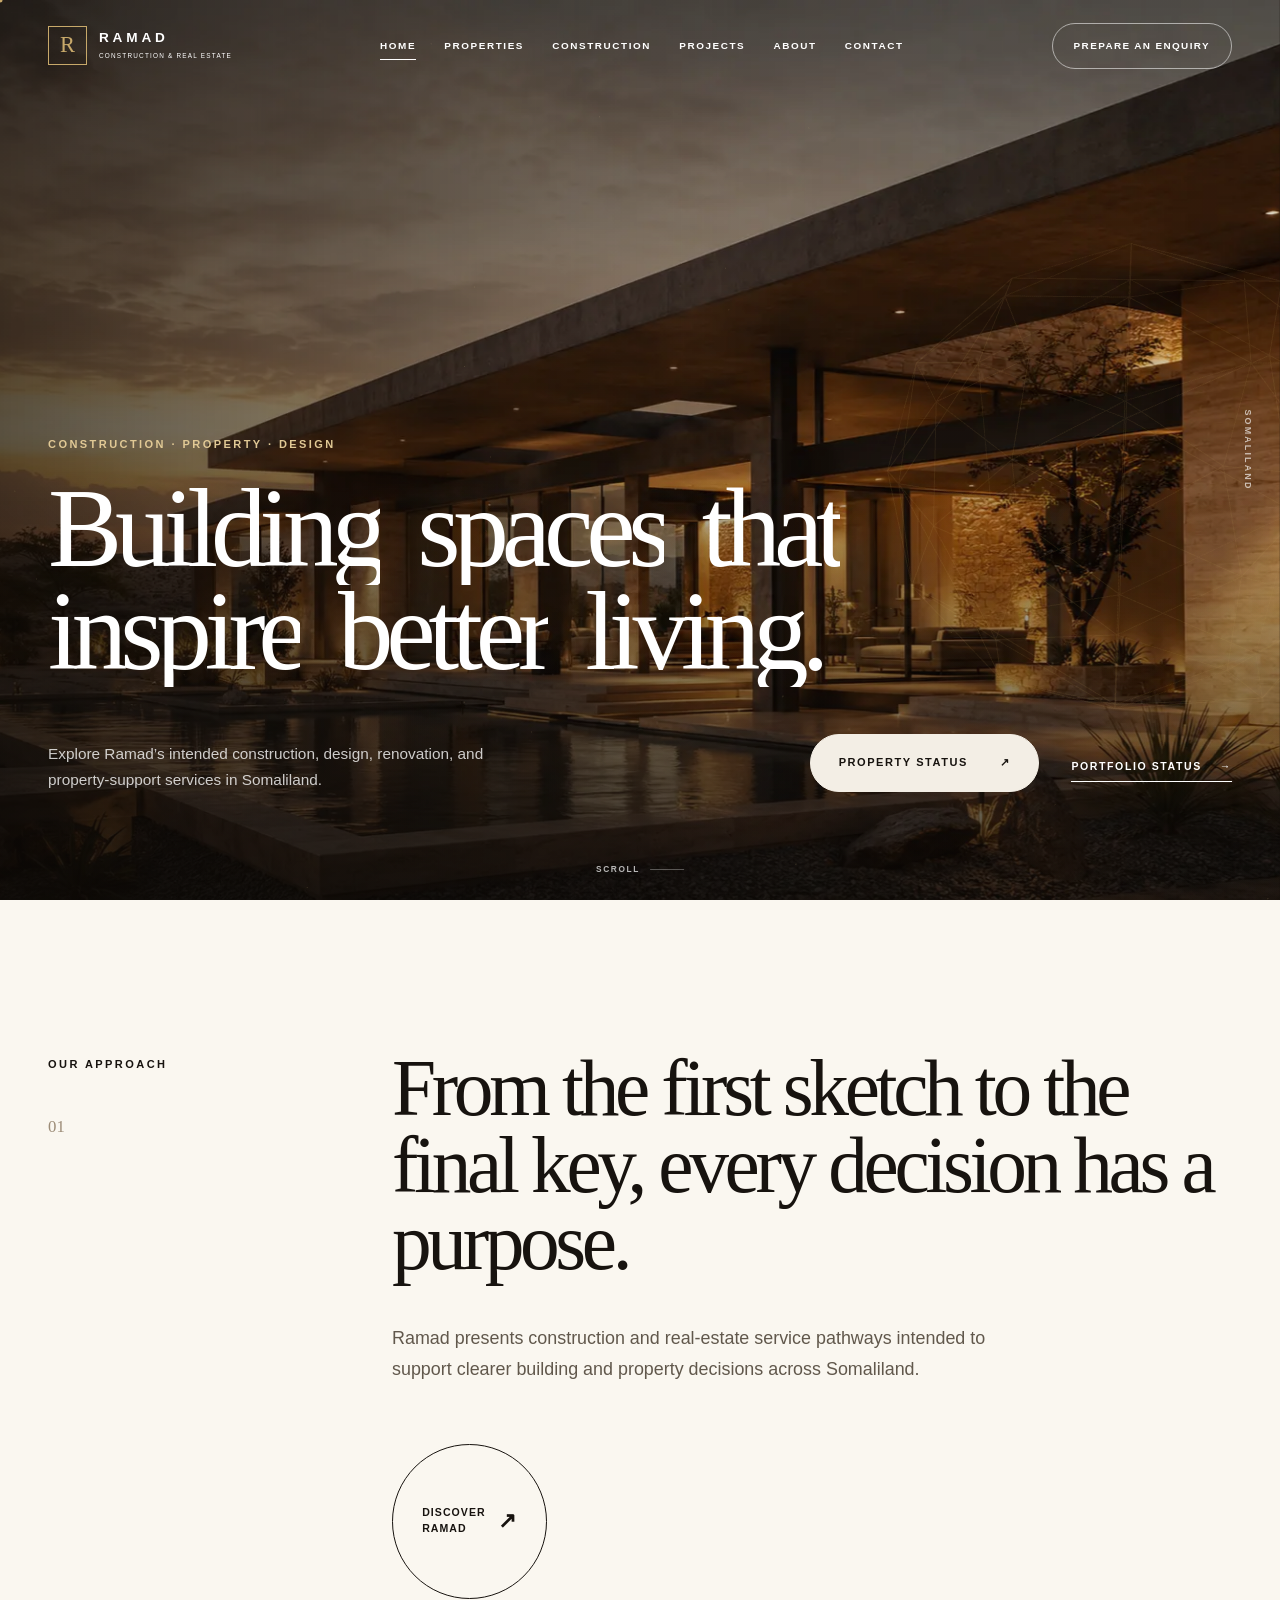
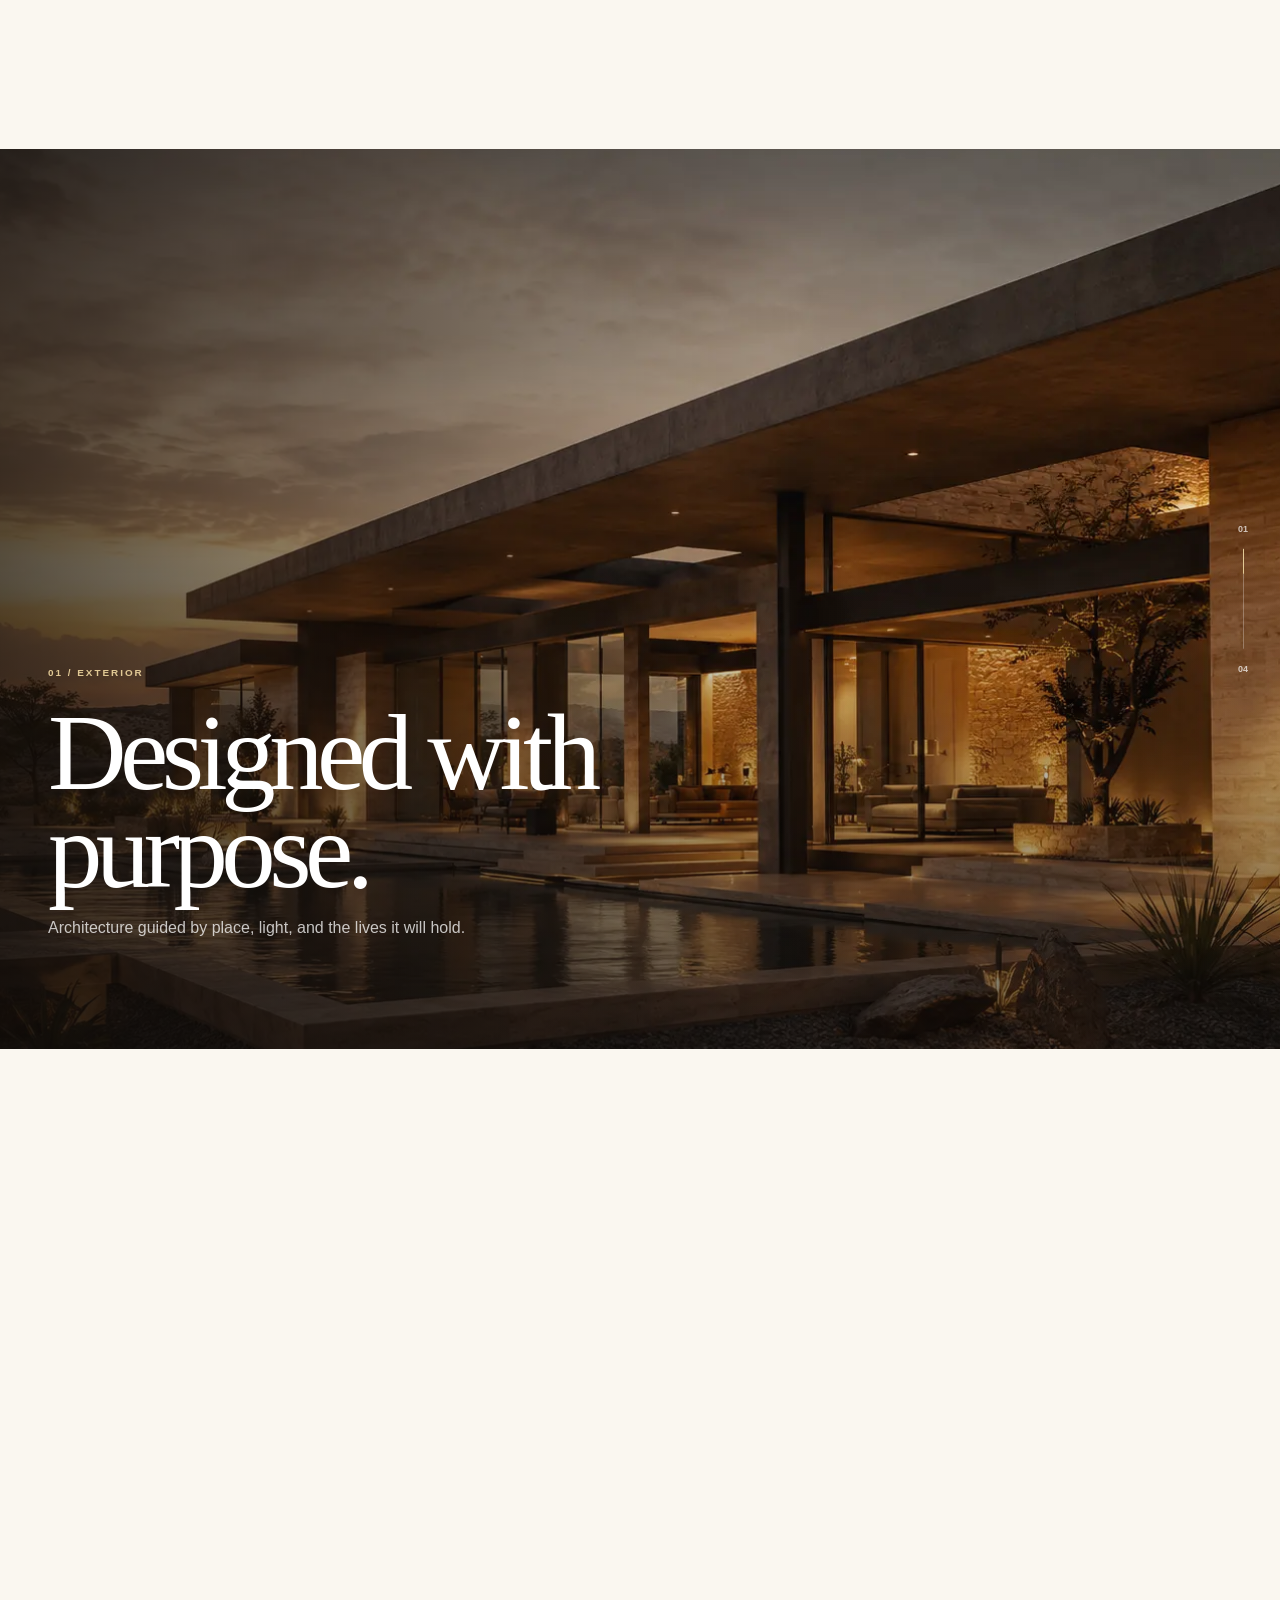
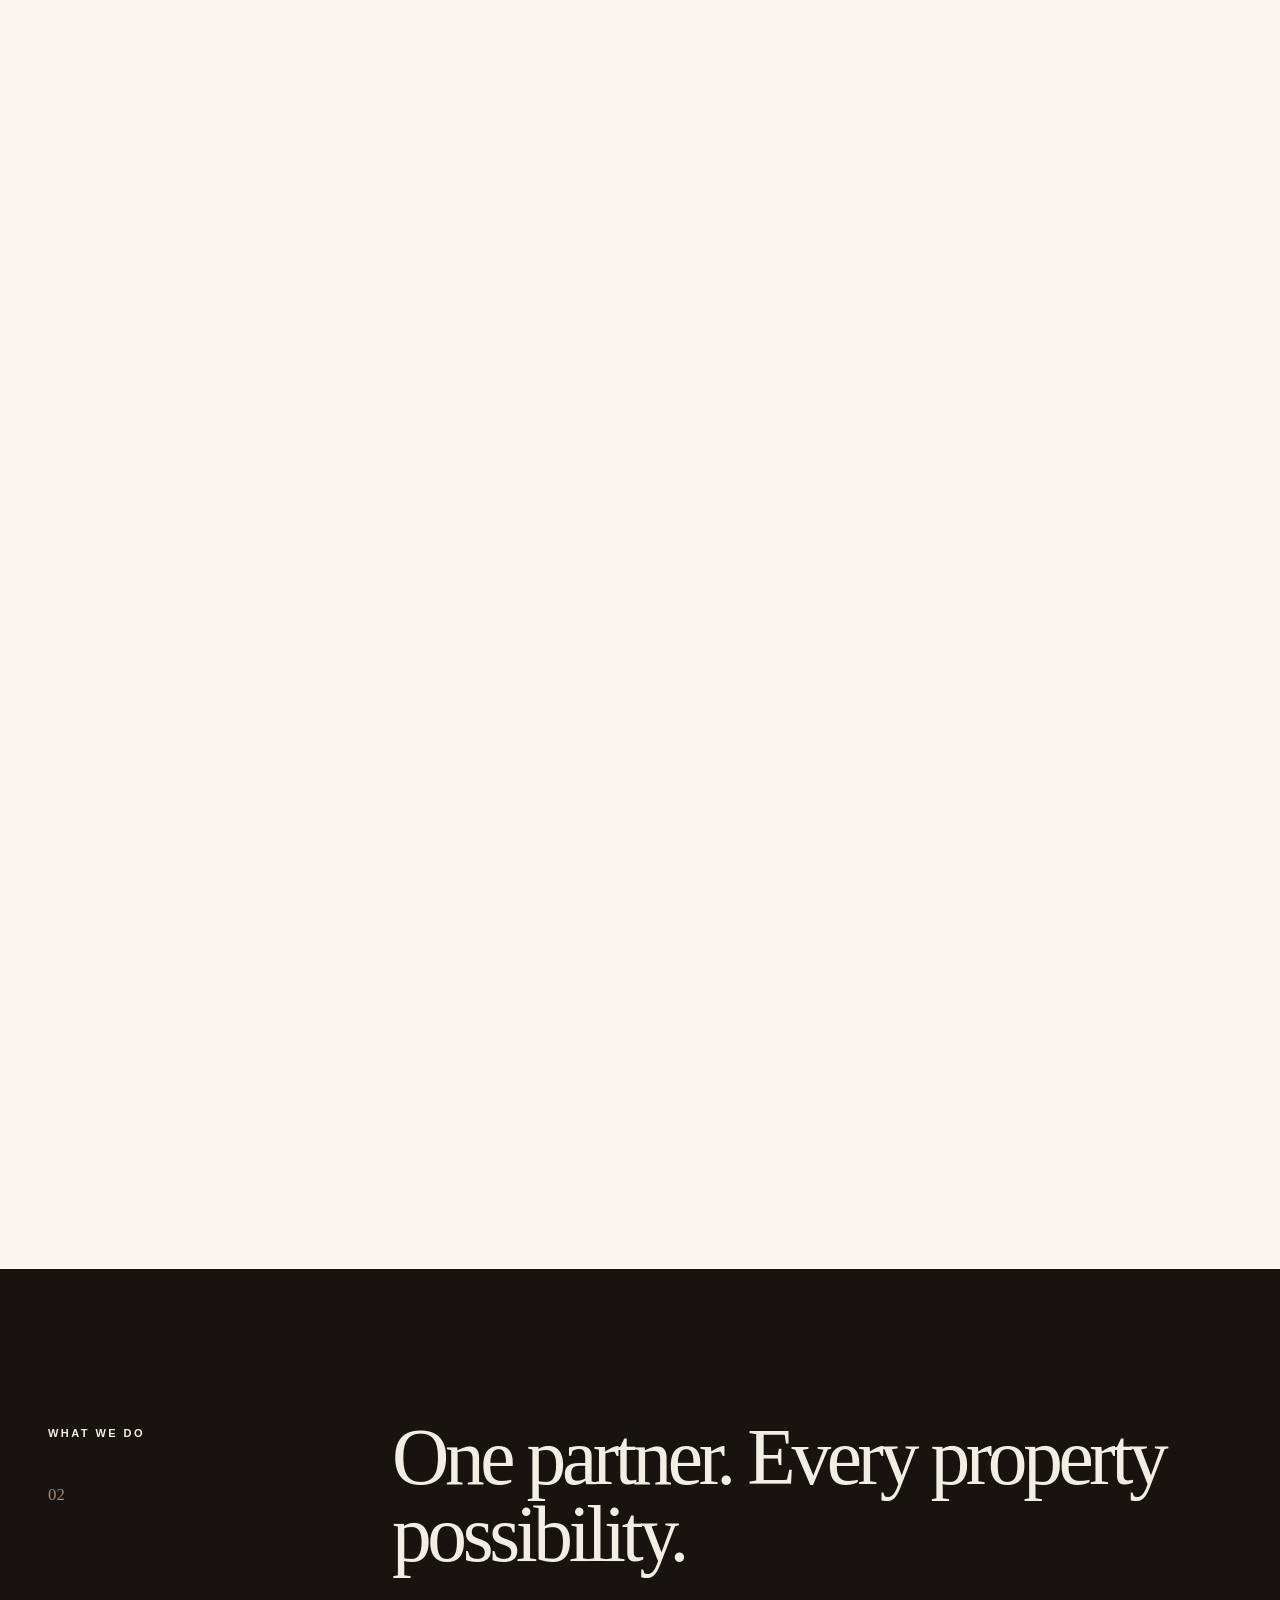
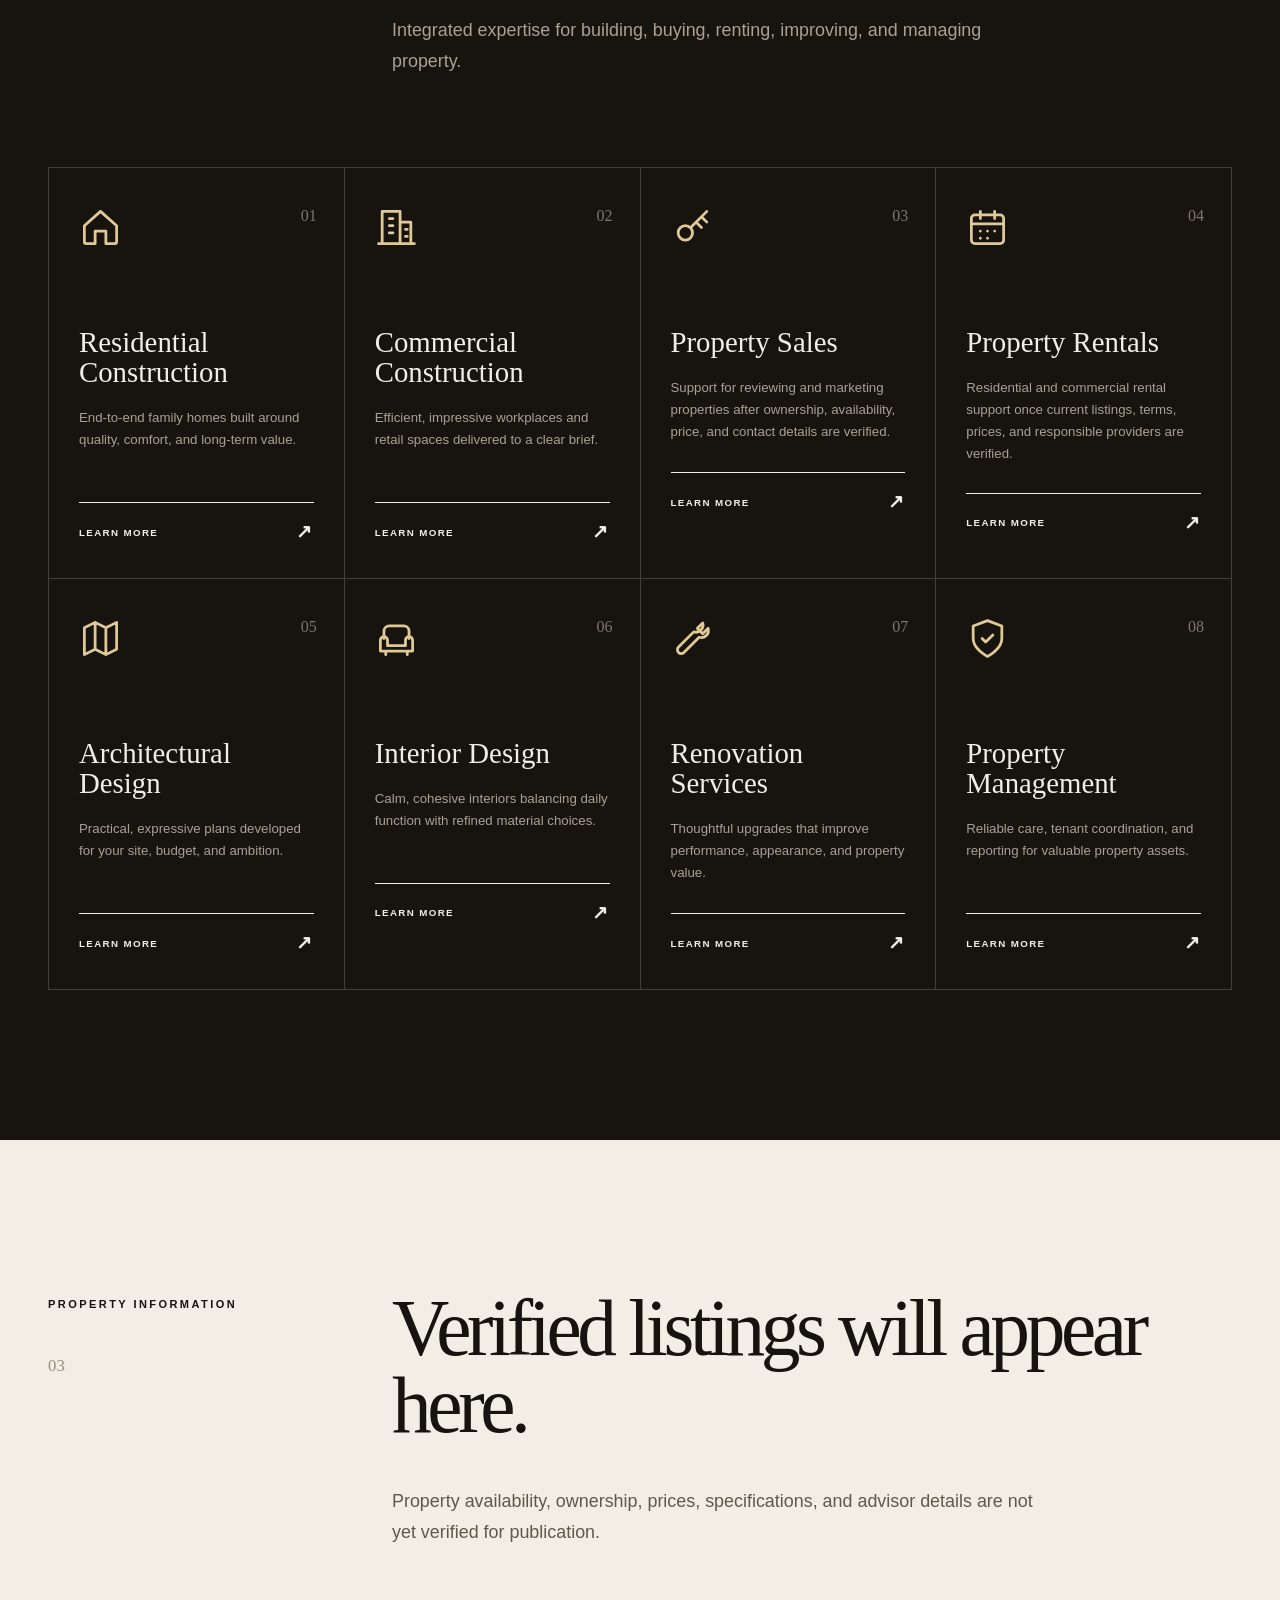
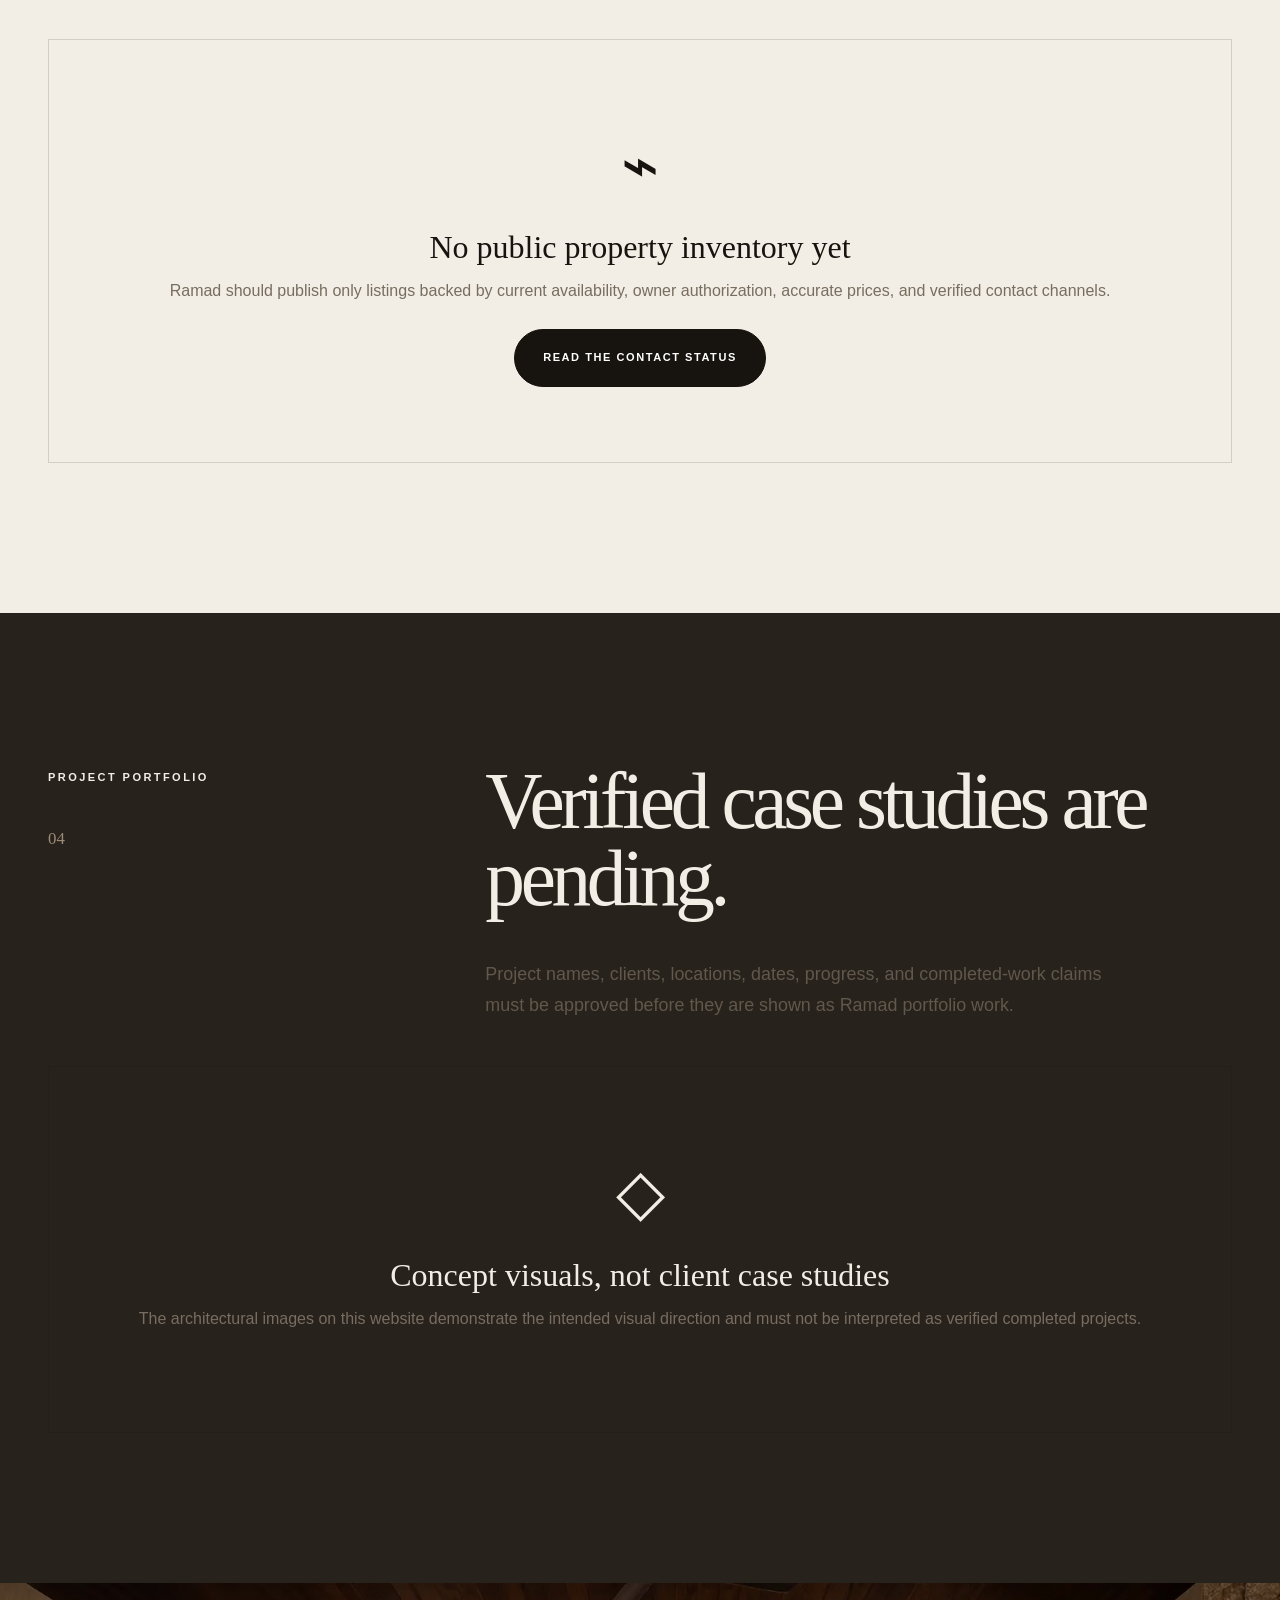
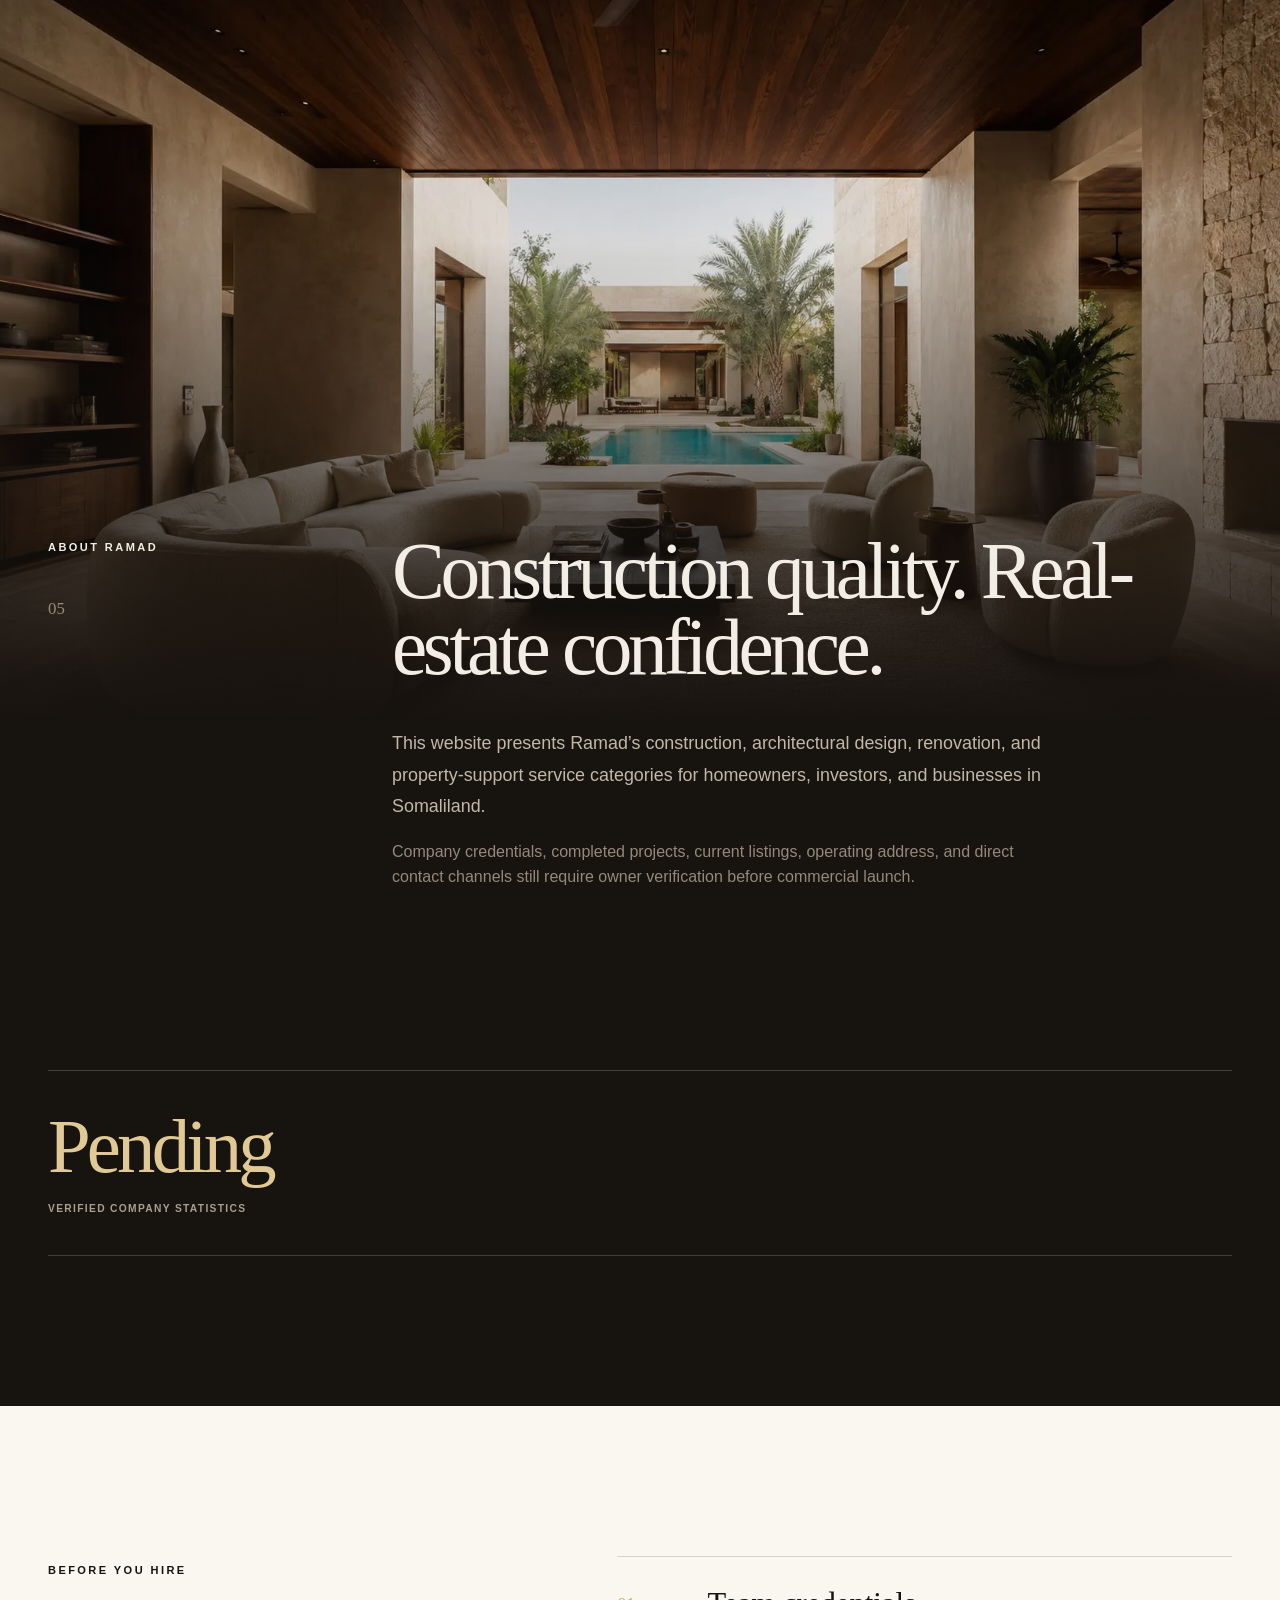
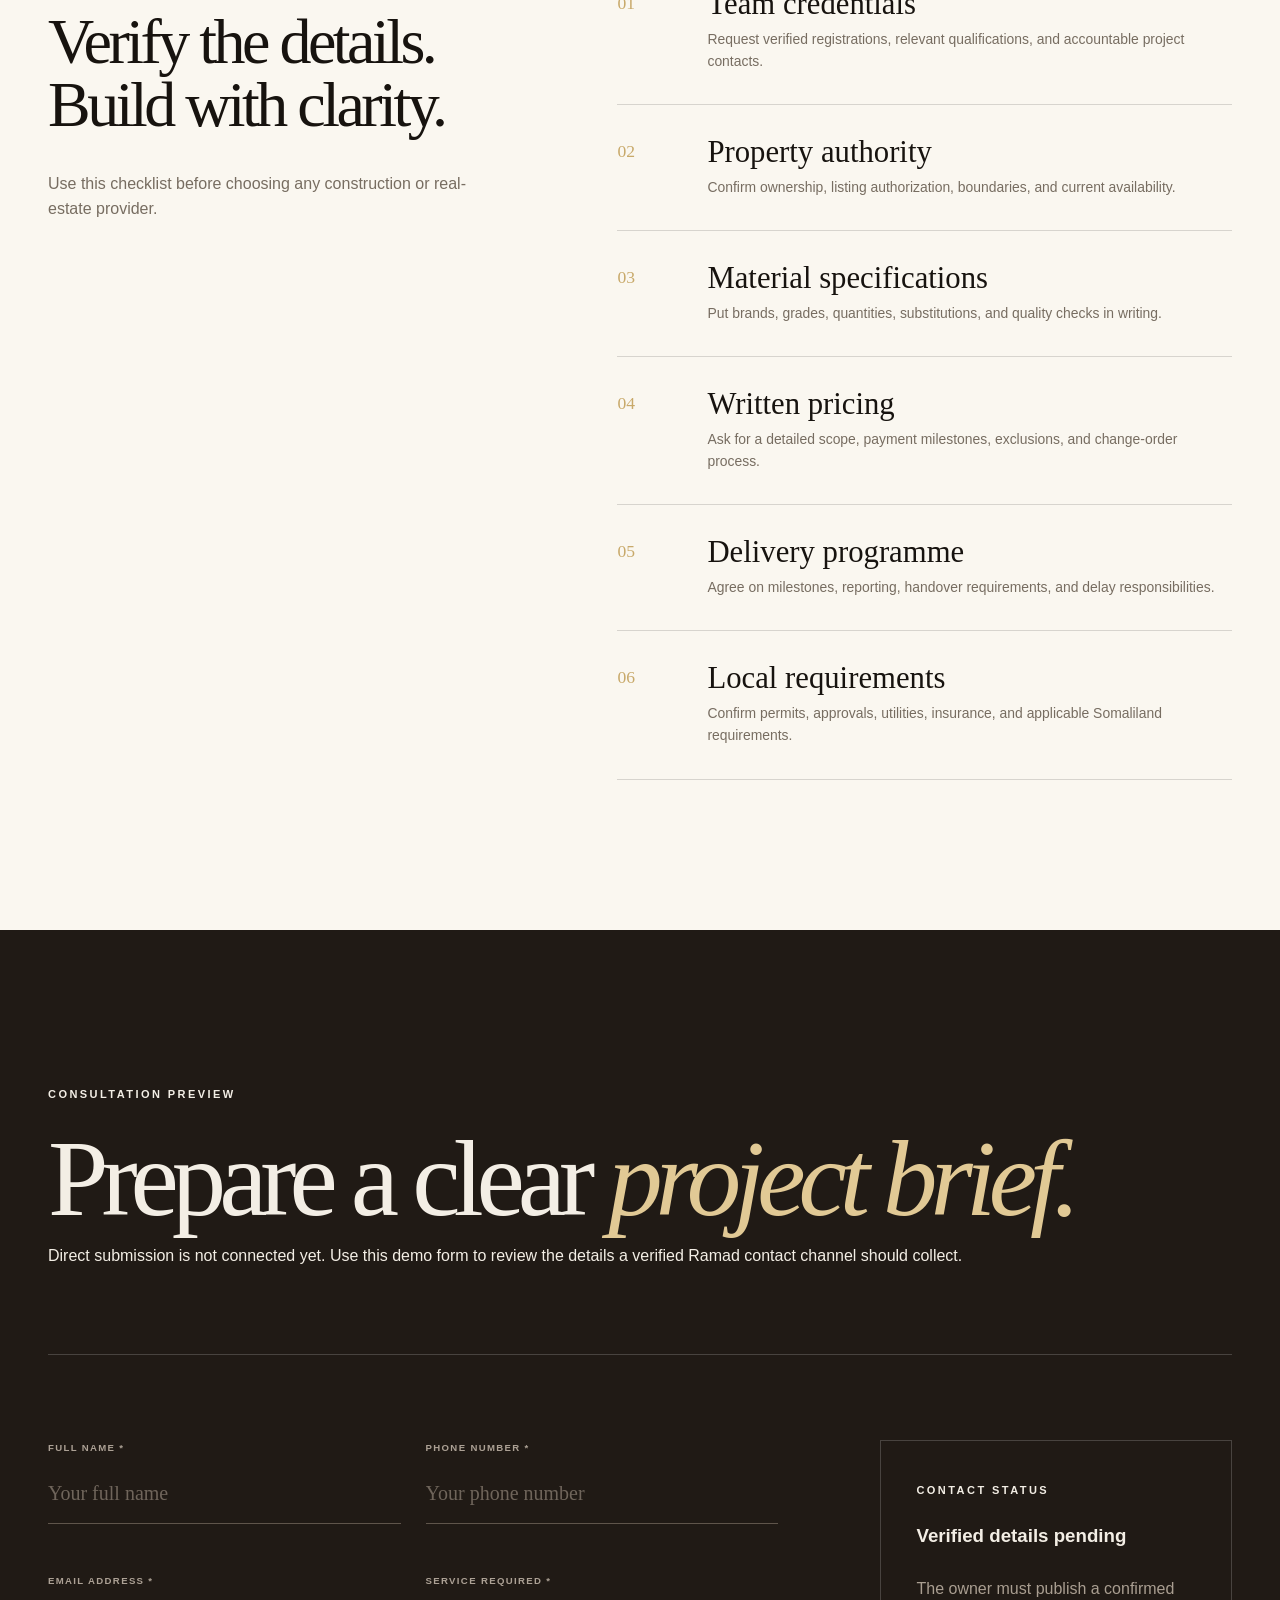
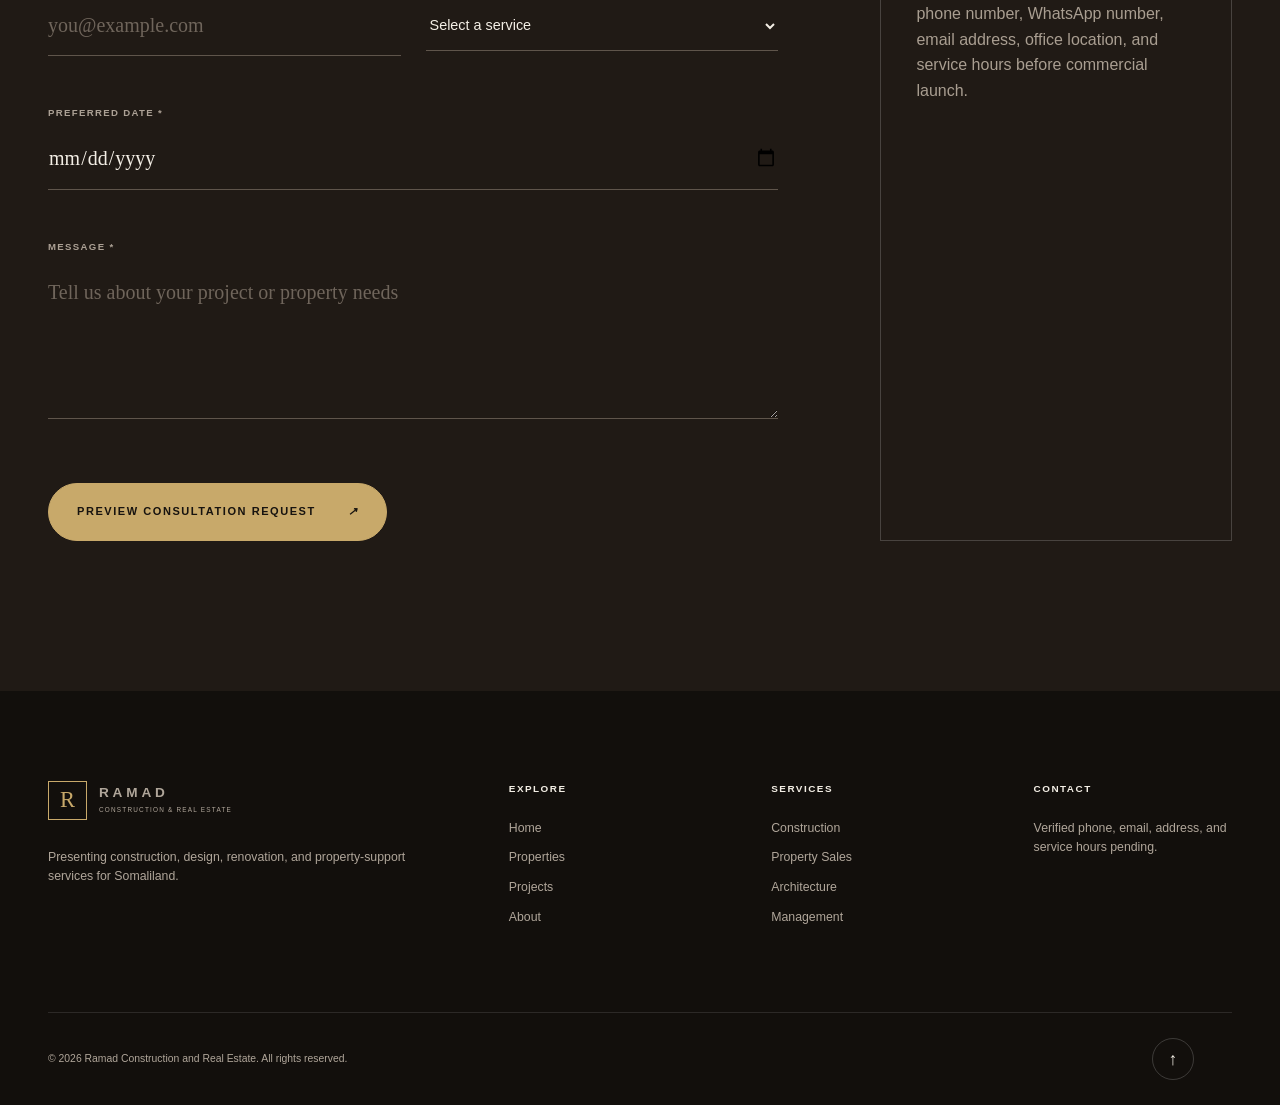
==== commit 0b9c154c: "feat(seo): replace demo data with verified-content safeguards" ====
--- a/index.html
+++ b/index.html
@@ -3,15 +3,53 @@
 <head>
   <meta charset="UTF-8">
   <meta name="viewport" content="width=device-width, initial-scale=1.0">
-  <meta name="description" content="Ramad Construction and Real Estate delivers premium construction, verified property listings, architectural design, and property management in Somaliland.">
+  <meta name="description" content="Explore Ramad Construction and Real Estate services for residential and commercial construction, architectural design, renovation, and property support in Somaliland.">
+  <meta name="robots" content="index, follow, max-image-preview:large">
   <meta name="theme-color" content="#17130f">
-  <title>Ramad Construction and Real Estate</title>
+  <meta name="color-scheme" content="light">
+  <title>Ramad Construction and Real Estate | Somaliland</title>
+  <link rel="canonical" href="https://ramad-construction-real-estate.vercel.app/">
+  <meta property="og:title" content="Ramad Construction and Real Estate | Somaliland">
+  <meta property="og:description" content="Construction, architectural design, renovation, and property-support services presented by Ramad in Somaliland.">
+  <meta property="og:type" content="website">
+  <meta property="og:url" content="https://ramad-construction-real-estate.vercel.app/">
+  <meta property="og:site_name" content="Ramad Construction and Real Estate">
+  <meta property="og:locale" content="en_US">
+  <meta property="og:image" content="https://ramad-construction-real-estate.vercel.app/assets/images/hero-villa.webp">
+  <meta property="og:image:alt" content="Architectural concept visual for Ramad Construction and Real Estate">
+  <meta name="twitter:card" content="summary_large_image">
+  <meta name="twitter:title" content="Ramad Construction and Real Estate | Somaliland">
+  <meta name="twitter:description" content="Explore Ramad construction, design, renovation, and property-support services in Somaliland.">
+  <meta name="twitter:image" content="https://ramad-construction-real-estate.vercel.app/assets/images/hero-villa.webp">
+  <meta name="twitter:image:alt" content="Architectural concept visual for Ramad Construction and Real Estate">
   <link rel="icon" href="assets/icons/favicon.svg" type="image/svg+xml">
   <link rel="preload" href="assets/images/hero-villa.webp" as="image" type="image/webp">
   <link rel="stylesheet" href="style.css">
   <script src="assets/vendor/gsap.min.js" defer></script>
   <script src="assets/vendor/ScrollTrigger.min.js" defer></script>
   <script type="module" src="script.js"></script>
+  <script type="application/ld+json">
+    {
+      "@context": "https://schema.org",
+      "@graph": [
+        {
+          "@type": "WebSite",
+          "@id": "https://ramad-construction-real-estate.vercel.app/#website",
+          "url": "https://ramad-construction-real-estate.vercel.app/",
+          "name": "Ramad Construction and Real Estate",
+          "description": "Construction, architectural design, renovation, and property-support services in Somaliland",
+          "inLanguage": "en"
+        },
+        {
+          "@type": "Organization",
+          "@id": "https://ramad-construction-real-estate.vercel.app/#organization",
+          "name": "Ramad Construction and Real Estate",
+          "url": "https://ramad-construction-real-estate.vercel.app/",
+          "areaServed": "Somaliland"
+        }
+      ]
+    }
+  </script>
 </head>
 <body>
   <a class="skip-link" href="#main-content">Skip to content</a>
@@ -47,7 +85,7 @@
       <a href="#contact">Contact</a>
     </nav>
 
-    <a class="button button-small button-outline magnetic header-cta" href="#contact">Schedule a Consultation</a>
+    <a class="button button-small button-outline magnetic header-cta" href="#contact">Prepare an Enquiry</a>
     <button class="menu-toggle" id="menu-toggle" type="button" aria-label="Open menu" aria-expanded="false" aria-controls="mobile-menu">
       <span></span><span></span>
     </button>
@@ -67,28 +105,28 @@
       <a href="#contact"><span>06</span>Contact</a>
     </nav>
     <div class="mobile-menu-footer">
-      <p>Hargeisa, Somaliland</p>
-      <a href="tel:+252630000000">+252&nbsp;63&nbsp;000&nbsp;0000</a>
+      <p>Somaliland</p>
+      <span>Verified contact details pending</span>
     </div>
   </div>
 
   <main id="main-content">
     <section class="hero" id="home" aria-labelledby="hero-title">
       <div class="hero-media depth-layer">
-        <img src="assets/images/hero-villa.webp" alt="Contemporary Ramad villa glowing at sunset" width="1672" height="941" fetchpriority="high">
+        <img src="assets/images/hero-villa.webp" alt="Contemporary villa architectural concept at sunset" width="1672" height="941" fetchpriority="high">
       </div>
       <canvas id="hero-canvas" aria-hidden="true"></canvas>
       <div class="hero-overlay"></div>
-      <div class="hero-side-note">HARGEISA · SOMALILAND</div>
+      <div class="hero-side-note">SOMALILAND</div>
 
       <div class="hero-content container">
         <p class="eyebrow hero-kicker">CONSTRUCTION · PROPERTY · DESIGN</p>
         <h1 id="hero-title" class="split-words">Building spaces that inspire better living.</h1>
         <div class="hero-bottom">
-          <p>Premium construction and trusted real-estate solutions designed around your future.</p>
+          <p>Explore Ramad’s intended construction, design, renovation, and property-support services in Somaliland.</p>
           <div class="hero-actions">
-            <a class="button button-light magnetic" href="#properties">Explore Properties <span aria-hidden="true">↗</span></a>
-            <a class="text-link" href="#projects">View Our Projects <span aria-hidden="true">→</span></a>
+            <a class="button button-light magnetic" href="#properties">Property Status <span aria-hidden="true">↗</span></a>
+            <a class="text-link" href="#projects">Portfolio Status <span aria-hidden="true">→</span></a>
           </div>
         </div>
       </div>
@@ -106,7 +144,7 @@
         </div>
         <div>
           <h2 id="intro-title" class="display-title reveal-up">From the first sketch to the final key, every decision has a purpose.</h2>
-          <p class="lead reveal-up">Ramad brings construction expertise and real-estate insight into one dependable team—creating enduring spaces and clearer property decisions across Somaliland.</p>
+          <p class="lead reveal-up">Ramad presents construction and real-estate service pathways intended to support clearer building and property decisions across Somaliland.</p>
           <a class="circle-link magnetic" href="#about" aria-label="Discover Ramad"><span>Discover<br>Ramad</span><i>↗</i></a>
         </div>
       </div>
@@ -121,22 +159,22 @@
         </div>
 
         <article class="story-scene active" data-scene="1">
-        <img src="assets/images/hero-villa.webp" alt="Purposefully designed luxury villa exterior" width="1672" height="941">
+        <img src="assets/images/hero-villa.webp" alt="Luxury villa exterior architectural concept" width="1672" height="941">
         <div class="story-shade"></div>
         <div class="story-copy"><span>01 / EXTERIOR</span><h2>Designed with purpose.</h2><p>Architecture guided by place, light, and the lives it will hold.</p></div>
         </article>
         <article class="story-scene" data-scene="2">
-        <img src="assets/images/luxury-interior.webp" alt="Detailed modern luxury villa interior" width="1672" height="941" loading="lazy">
+        <img src="assets/images/luxury-interior.webp" alt="Modern luxury villa interior concept" width="1672" height="941" loading="lazy">
         <div class="story-shade"></div>
         <div class="story-copy"><span>02 / INTERIOR</span><h2>Comfort shaped by detail.</h2><p>Materials, proportions, and finishes resolved with quiet confidence.</p></div>
         </article>
         <article class="story-scene" data-scene="3">
-        <img src="assets/images/construction-site.webp" alt="Professional construction project in progress" width="1672" height="941" loading="lazy">
+        <img src="assets/images/construction-site.webp" alt="Construction planning concept visual" width="1672" height="941" loading="lazy">
         <div class="story-shade"></div>
-        <div class="story-copy"><span>03 / BUILD</span><h2>Built with precision.</h2><p>Disciplined delivery, trusted teams, and quality at every stage.</p></div>
+        <div class="story-copy"><span>03 / BUILD</span><h2>Plan for precision.</h2><p>Define responsibilities, specifications, quality checks, and delivery milestones before work begins.</p></div>
         </article>
         <article class="story-scene" data-scene="4">
-        <img src="assets/images/commercial-complex.webp" alt="Completed modern commercial property" width="1672" height="941" loading="lazy">
+        <img src="assets/images/commercial-complex.webp" alt="Modern commercial property architectural concept" width="1672" height="941" loading="lazy">
         <div class="story-shade"></div>
         <div class="story-copy"><span>04 / LEGACY</span><h2>Created to last.</h2><p>Spaces that retain their value, usefulness, and character.</p></div>
         </article>
@@ -163,12 +201,12 @@
           </article>
           <article class="service-card reveal-up">
             <svg aria-hidden="true"><use href="assets/icons/sprite.svg#key"></use></svg><span>03</span>
-            <h3>Property Sales</h3><p>Verified homes and investments, presented clearly and matched to your goals.</p>
+            <h3>Property Sales</h3><p>Support for reviewing and marketing properties after ownership, availability, price, and contact details are verified.</p>
             <a class="service-link" href="#contact" data-service="Property Sales">Learn More <i>↗</i></a>
           </article>
           <article class="service-card reveal-up">
             <svg aria-hidden="true"><use href="assets/icons/sprite.svg#calendar"></use></svg><span>04</span>
-            <h3>Property Rentals</h3><p>Quality residential and commercial rentals with responsive local support.</p>
+            <h3>Property Rentals</h3><p>Residential and commercial rental support once current listings, terms, prices, and responsible providers are verified.</p>
             <a class="service-link" href="#contact" data-service="Property Rentals">Learn More <i>↗</i></a>
           </article>
           <article class="service-card reveal-up">
@@ -198,94 +236,60 @@
     <section class="properties-section section-pad" id="properties" aria-labelledby="properties-title">
       <div class="container">
         <div class="section-heading">
-          <div><p class="eyebrow reveal-up">CURATED PROPERTIES</p><span class="section-index">03</span></div>
-          <div><h2 id="properties-title" class="display-title reveal-up">A better place is waiting.</h2><p class="lead reveal-up">Explore verified homes and distinctive investment opportunities selected by our local team.</p></div>
-        </div>
-
-        <form class="property-filters reveal-up" id="property-filters" aria-label="Filter properties">
-          <label>Location<select id="filter-location"><option value="all">All locations</option></select></label>
-          <label>Property type<select id="filter-type"><option value="all">All types</option></select></label>
-          <label>Minimum price<select id="filter-min"><option value="0">No minimum</option><option value="350000">$350,000</option><option value="450000">$450,000</option><option value="550000">$550,000</option></select></label>
-          <label>Maximum price<select id="filter-max"><option value="9999999">No maximum</option><option value="400000">$400,000</option><option value="550000">$550,000</option><option value="650000">$650,000</option></select></label>
-          <label>Bedrooms<select id="filter-bedrooms"><option value="0">Any bedrooms</option><option value="3">3+</option><option value="4">4+</option><option value="5">5+</option></select></label>
-          <button class="visually-hidden" type="submit">Apply property filters</button>
-          <button class="filter-reset" id="filter-reset" type="reset">Reset filters</button>
-        </form>
-
-        <div class="result-bar"><p><strong id="property-count">6</strong> residences available</p><span>Verified by Ramad</span></div>
-        <div class="properties-grid" id="properties-grid" aria-live="polite"></div>
-        <div class="empty-state" id="property-empty" hidden><span>⌁</span><h3>No exact matches</h3><p>Try widening your price, location, or bedroom filters.</p><button class="button button-dark" type="button" id="empty-reset">Show all properties</button></div>
+          <div><p class="eyebrow reveal-up">PROPERTY INFORMATION</p><span class="section-index">03</span></div>
+          <div><h2 id="properties-title" class="display-title reveal-up">Verified listings will appear here.</h2><p class="lead reveal-up">Property availability, ownership, prices, specifications, and advisor details are not yet verified for publication.</p></div>
+        </div>
+        <div class="empty-state"><span>⌁</span><h3>No public property inventory yet</h3><p>Ramad should publish only listings backed by current availability, owner authorization, accurate prices, and verified contact channels.</p><a class="button button-dark" href="#contact">Read the contact status</a></div>
       </div>
     </section>
 
     <section class="projects-section section-pad" id="projects" aria-labelledby="projects-title">
       <div class="container">
         <div class="projects-heading">
-          <div><p class="eyebrow reveal-up">SELECTED WORK</p><span class="section-index">04</span></div>
-          <div><h2 id="projects-title" class="display-title reveal-up">Proof lives in the finish.</h2></div>
-          <div class="project-filters" role="group" aria-label="Filter projects">
-            <button class="active" type="button" data-project-filter="all">All</button>
-            <button type="button" data-project-filter="residential">Residential</button>
-            <button type="button" data-project-filter="commercial">Commercial</button>
-            <button type="button" data-project-filter="completed">Completed</button>
-            <button type="button" data-project-filter="ongoing">Ongoing</button>
-          </div>
-        </div>
-        <div class="projects-list" id="projects-list"></div>
-
-        <div class="comparison-block reveal-up">
-          <div class="comparison-copy"><p class="eyebrow">BEFORE / AFTER</p><h3>From structure to landmark.</h3><p>Drag the control to compare construction progress with the completed vision.</p></div>
-          <div class="comparison" id="comparison">
-            <img class="comparison-after" src="assets/images/commercial-complex.webp" alt="Completed Ramad commercial complex" width="1672" height="941" loading="lazy">
-            <div class="comparison-before" id="comparison-before"><img src="assets/images/construction-site.webp" alt="Commercial complex during construction" width="1672" height="941" loading="lazy"></div>
-            <input id="comparison-range" type="range" min="0" max="100" value="50" aria-label="Compare before and after project images">
-            <span class="comparison-handle" id="comparison-handle" aria-hidden="true"><i>↔</i></span>
-            <span class="compare-label before-label">BUILD</span><span class="compare-label after-label">FINISH</span>
-          </div>
-        </div>
+          <div><p class="eyebrow reveal-up">PROJECT PORTFOLIO</p><span class="section-index">04</span></div>
+          <div><h2 id="projects-title" class="display-title reveal-up">Verified case studies are pending.</h2><p class="lead reveal-up">Project names, clients, locations, dates, progress, and completed-work claims must be approved before they are shown as Ramad portfolio work.</p></div>
+        </div>
+        <div class="empty-state"><span>◇</span><h3>Concept visuals, not client case studies</h3><p>The architectural images on this website demonstrate the intended visual direction and must not be interpreted as verified completed projects.</p></div>
       </div>
     </section>
 
     <section class="about-section section-pad" id="about" aria-labelledby="about-title">
-      <div class="about-media reveal-mask"><img src="assets/images/luxury-interior.webp" alt="A refined interior delivered by Ramad" width="1672" height="941" loading="lazy"></div>
+      <div class="about-media reveal-mask"><img src="assets/images/luxury-interior.webp" alt="Refined interior architectural concept" width="1672" height="941" loading="lazy"></div>
       <div class="container about-grid">
         <div><p class="eyebrow reveal-up">ABOUT RAMAD</p><span class="section-index">05</span></div>
         <div class="about-copy">
           <h2 id="about-title" class="display-title reveal-up">Construction quality. Real-estate confidence.</h2>
-          <p class="lead reveal-up">Ramad Construction and Real Estate provides dependable construction and property solutions for homeowners, investors, and businesses. Our team combines disciplined project delivery with honest local-market advice, so every client moves forward with clarity.</p>
-          <p class="reveal-up">From feasibility and architectural planning to handover, sale, lease, and ongoing management, we stay accountable to the detail—and to you.</p>
-        </div>
-        <div class="stats" role="group" aria-label="Company statistics">
-          <div><strong data-count="12" data-suffix="+">0</strong><span>Years of experience</span></div>
-          <div><strong data-count="86" data-suffix="+">0</strong><span>Completed projects</span></div>
-          <div><strong data-count="140" data-suffix="+">0</strong><span>Properties listed</span></div>
-          <div><strong data-count="240" data-suffix="+">0</strong><span>Happy clients</span></div>
+          <p class="lead reveal-up">This website presents Ramad’s construction, architectural design, renovation, and property-support service categories for homeowners, investors, and businesses in Somaliland.</p>
+          <p class="reveal-up">Company credentials, completed projects, current listings, operating address, and direct contact channels still require owner verification before commercial launch.</p>
+        </div>
+        <div class="stats" role="group" aria-label="Verification status">
+          <div><strong>Pending</strong><span>Verified company statistics</span></div>
         </div>
       </div>
     </section>
 
     <section class="why-section section-pad" aria-labelledby="why-title">
       <div class="container why-grid">
-        <div class="why-sticky"><p class="eyebrow">WHY RAMAD</p><h2 id="why-title" class="display-title">Built on clarity.<br>Known for quality.</h2><p>Six commitments behind every project and property relationship.</p></div>
+        <div class="why-sticky"><p class="eyebrow">BEFORE YOU HIRE</p><h2 id="why-title" class="display-title">Verify the details.<br>Build with clarity.</h2><p>Use this checklist before choosing any construction or real-estate provider.</p></div>
         <ol class="why-list">
-          <li class="reveal-up"><span>01</span><div><h3>Professional construction team</h3><p>Experienced project leadership and skilled site coordination.</p></div></li>
-          <li class="reveal-up"><span>02</span><div><h3>Verified property listings</h3><p>Property details reviewed before they reach your shortlist.</p></div></li>
-          <li class="reveal-up"><span>03</span><div><h3>High-quality materials</h3><p>Selections guided by durability, performance, and finish.</p></div></li>
-          <li class="reveal-up"><span>04</span><div><h3>Transparent pricing</h3><p>Clear scopes, documented decisions, and fewer surprises.</p></div></li>
-          <li class="reveal-up"><span>05</span><div><h3>On-time project delivery</h3><p>Structured programmes and honest milestone reporting.</p></div></li>
-          <li class="reveal-up"><span>06</span><div><h3>Local market expertise</h3><p>Grounded advice for Somaliland's property landscape.</p></div></li>
+          <li class="reveal-up"><span>01</span><div><h3>Team credentials</h3><p>Request verified registrations, relevant qualifications, and accountable project contacts.</p></div></li>
+          <li class="reveal-up"><span>02</span><div><h3>Property authority</h3><p>Confirm ownership, listing authorization, boundaries, and current availability.</p></div></li>
+          <li class="reveal-up"><span>03</span><div><h3>Material specifications</h3><p>Put brands, grades, quantities, substitutions, and quality checks in writing.</p></div></li>
+          <li class="reveal-up"><span>04</span><div><h3>Written pricing</h3><p>Ask for a detailed scope, payment milestones, exclusions, and change-order process.</p></div></li>
+          <li class="reveal-up"><span>05</span><div><h3>Delivery programme</h3><p>Agree on milestones, reporting, handover requirements, and delay responsibilities.</p></div></li>
+          <li class="reveal-up"><span>06</span><div><h3>Local requirements</h3><p>Confirm permits, approvals, utilities, insurance, and applicable Somaliland requirements.</p></div></li>
         </ol>
       </div>
     </section>
 
     <section class="contact-section section-pad" id="contact" aria-labelledby="contact-title">
       <div class="container">
-        <div class="contact-intro"><p class="eyebrow reveal-up">START A CONVERSATION</p><h2 id="contact-title" class="contact-title reveal-up">Let’s create something <em>worth keeping.</em></h2></div>
+        <div class="contact-intro"><p class="eyebrow reveal-up">CONSULTATION PREVIEW</p><h2 id="contact-title" class="contact-title reveal-up">Prepare a clear <em>project brief.</em></h2><p>Direct submission is not connected yet. Use this demo form to review the details a verified Ramad contact channel should collect.</p></div>
         <div class="contact-grid">
           <form class="consultation-form" id="consultation-form" novalidate>
             <div class="field-row">
               <label class="field"><span>Full name *</span><input id="full-name" name="name" type="text" autocomplete="name" required placeholder="Your full name"><small class="field-error"></small></label>
-              <label class="field"><span>Phone number *</span><input id="phone" name="phone" type="tel" autocomplete="tel" required placeholder="+252 63 000 0000"><small class="field-error"></small></label>
+              <label class="field"><span>Phone number *</span><input id="phone" name="phone" type="tel" autocomplete="tel" required placeholder="Your phone number"><small class="field-error"></small></label>
             </div>
             <div class="field-row">
               <label class="field"><span>Email address *</span><input id="email" name="email" type="email" autocomplete="email" required placeholder="you@example.com"><small class="field-error"></small></label>
@@ -293,17 +297,12 @@
             </div>
             <label class="field"><span>Preferred date *</span><input id="preferred-date" name="date" type="date" required><small class="field-error"></small></label>
             <label class="field"><span>Message *</span><textarea id="message" name="message" rows="4" required minlength="12" placeholder="Tell us about your project or property needs"></textarea><small class="field-error"></small></label>
-            <button class="button button-gold magnetic submit-button" type="submit"><span>Send Consultation Request</span><i>↗</i></button>
-            <div class="form-success" id="form-success" role="status" aria-live="polite"><strong>Thank you.</strong><span>Your request has been recorded. The Ramad team will contact you shortly.</span></div>
+            <button class="button button-gold magnetic submit-button" type="submit"><span>Preview Consultation Request</span><i>↗</i></button>
+            <div class="form-success" id="form-success" role="status" aria-live="polite"><strong>Demo only.</strong><span>No request was sent or stored. Connect a verified form endpoint and contact channel before accepting enquiries.</span></div>
           </form>
 
           <aside class="contact-aside">
-            <div class="contact-card"><span class="eyebrow">DIRECT CONTACT</span><a href="tel:+252630000000">+252&nbsp;63&nbsp;000&nbsp;0000</a><a href="mailto:hello@ramad.so">hello@ramad.so</a><p>Sha'ab Area<br>Hargeisa, Somaliland</p><a class="whatsapp-button" href="https://wa.me/252630000000?text=Hello%20Ramad%2C%20I%20would%20like%20a%20consultation." target="_blank" rel="noopener"><svg aria-hidden="true"><use href="assets/icons/sprite.svg#message"></use></svg>Chat on WhatsApp</a></div>
-            <section class="map-card" id="map-card" aria-label="Ramad office map preview">
-              <div class="map-grid"></div><div class="map-road road-one"></div><div class="map-road road-two"></div><div class="map-pin"><span>R</span><i>RAMAD OFFICE</i></div>
-              <div class="map-controls"><button type="button" data-map-zoom="in" aria-label="Zoom map in">+</button><button type="button" data-map-zoom="out" aria-label="Zoom map out">−</button></div>
-              <a href="https://www.google.com/maps/search/?api=1&query=Hargeisa%2C%20Somaliland" target="_blank" rel="noopener">Open in Google Maps ↗</a>
-            </section>
+            <div class="contact-card"><span class="eyebrow">CONTACT STATUS</span><h3>Verified details pending</h3><p>The owner must publish a confirmed phone number, WhatsApp number, email address, office location, and service hours before commercial launch.</p></div>
           </aside>
         </div>
       </div>
@@ -313,37 +312,14 @@
   <footer class="site-footer">
     <div class="container">
       <div class="footer-top">
-        <div class="footer-brand"><a class="brand" href="#home"><span class="brand-mark">R</span><span class="brand-copy"><strong>RAMAD</strong><small>CONSTRUCTION &amp; REAL ESTATE</small></span></a><p>Creating dependable buildings and confident property decisions across Somaliland.</p></div>
+        <div class="footer-brand"><a class="brand" href="#home"><span class="brand-mark">R</span><span class="brand-copy"><strong>RAMAD</strong><small>CONSTRUCTION &amp; REAL ESTATE</small></span></a><p>Presenting construction, design, renovation, and property-support services for Somaliland.</p></div>
         <div><h3>Explore</h3><a href="#home">Home</a><a href="#properties">Properties</a><a href="#projects">Projects</a><a href="#about">About</a></div>
         <div><h3>Services</h3><a href="#construction">Construction</a><a href="#construction">Property Sales</a><a href="#construction">Architecture</a><a href="#construction">Management</a></div>
-        <div><h3>Contact</h3><a href="tel:+252630000000">+252&nbsp;63&nbsp;000&nbsp;0000</a><a href="mailto:hello@ramad.so">hello@ramad.so</a><p>Hargeisa, Somaliland</p></div>
-      </div>
-      <div class="footer-bottom"><p>© <span id="current-year">2026</span> Ramad Construction and Real Estate. All rights reserved.</p><div><a href="https://www.instagram.com/" target="_blank" rel="noopener">Instagram</a><a href="https://www.facebook.com/" target="_blank" rel="noopener">Facebook</a><a href="https://www.linkedin.com/" target="_blank" rel="noopener">LinkedIn</a></div><button class="back-top" id="back-top" type="button" aria-label="Back to top">↑</button></div>
+        <div><h3>Contact</h3><p>Verified phone, email, address, and service hours pending.</p></div>
+      </div>
+      <div class="footer-bottom"><p>© <span id="current-year">2026</span> Ramad Construction and Real Estate. All rights reserved.</p><button class="back-top" id="back-top" type="button" aria-label="Back to top">↑</button></div>
     </div>
   </footer>
-
-  <dialog class="property-modal" id="property-modal" aria-labelledby="modal-property-title">
-    <div class="modal-shell">
-      <button class="modal-close" id="modal-close" type="button" aria-label="Close property details">&times;</button>
-      <div class="modal-gallery">
-        <img id="modal-image" src="assets/images/hero-villa.webp" alt="" width="1672" height="941">
-        <button class="gallery-nav gallery-prev" type="button" aria-label="Previous image">←</button>
-        <button class="gallery-nav gallery-next" type="button" aria-label="Next image">→</button>
-        <span class="gallery-count" id="gallery-count">01 / 03</span>
-        <div class="gallery-dots" id="gallery-dots" role="group" aria-label="Choose gallery image"></div>
-      </div>
-      <div class="modal-details">
-        <div class="modal-heading"><div><span class="property-status" id="modal-status">FOR SALE</span><h2 id="modal-property-title">Property</h2><p id="modal-location">Hargeisa, Somaliland</p></div><strong id="modal-price">$0</strong></div>
-        <p class="modal-description" id="modal-description"></p>
-        <dl class="property-specs modal-specs">
-          <div><dt>Bedrooms</dt><dd id="modal-bedrooms">0</dd></div><div><dt>Bathrooms</dt><dd id="modal-bathrooms">0</dd></div><div><dt>Garage</dt><dd id="modal-garage">0</dd></div><div><dt>Area</dt><dd id="modal-area">0 m²</dd></div>
-        </dl>
-        <div class="amenities"><h3>Amenities</h3><ul id="modal-amenities"></ul></div>
-        <div class="agent-card"><div class="agent-avatar">MA</div><div><span>Property advisor</span><strong>Mahad Ahmed</strong><a href="tel:+252630000000">+252&nbsp;63&nbsp;000&nbsp;0000</a></div></div>
-        <div class="modal-actions"><a class="button button-whatsapp" id="modal-whatsapp" href="#" target="_blank" rel="noopener">WhatsApp Inquiry</a><button class="button button-dark" id="schedule-viewing" type="button">Schedule Viewing</button></div>
-      </div>
-    </div>
-  </dialog>
 
   <div class="toast" id="toast" role="status" aria-live="polite"></div>
 </body>
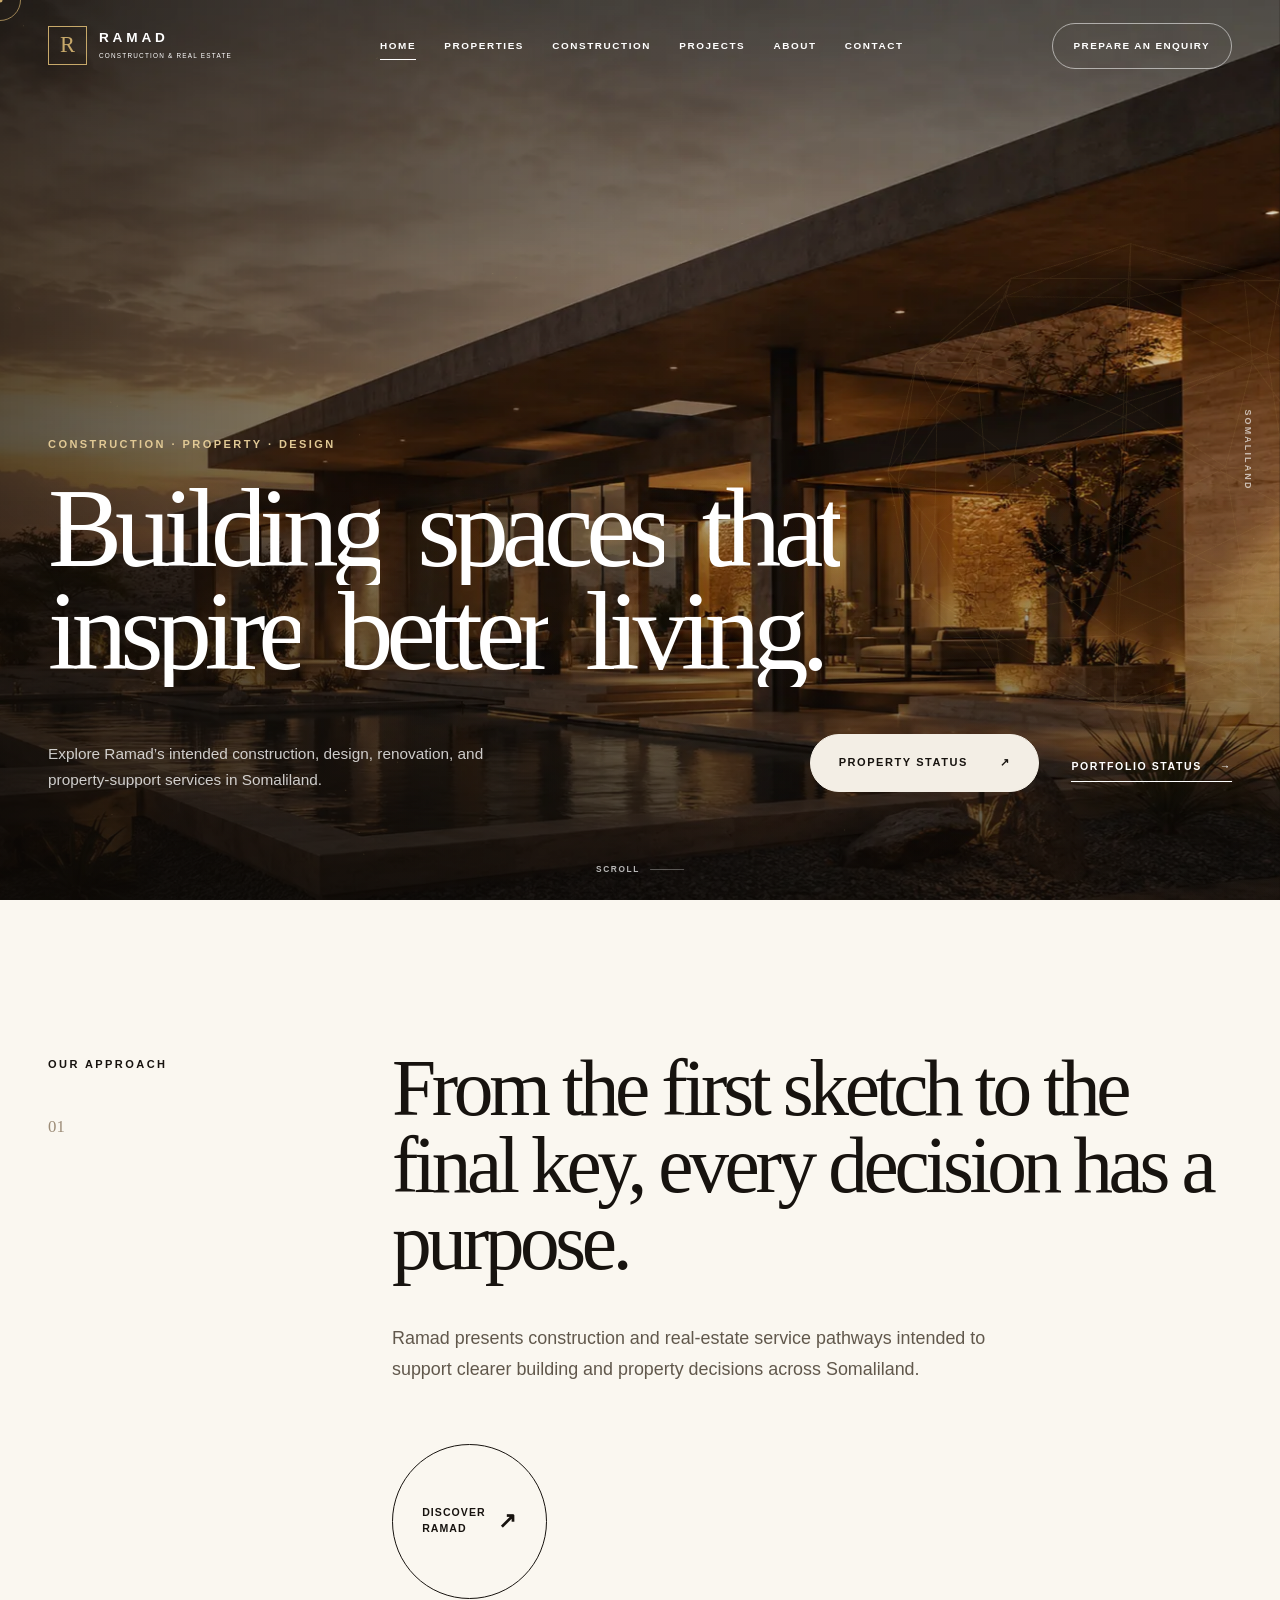
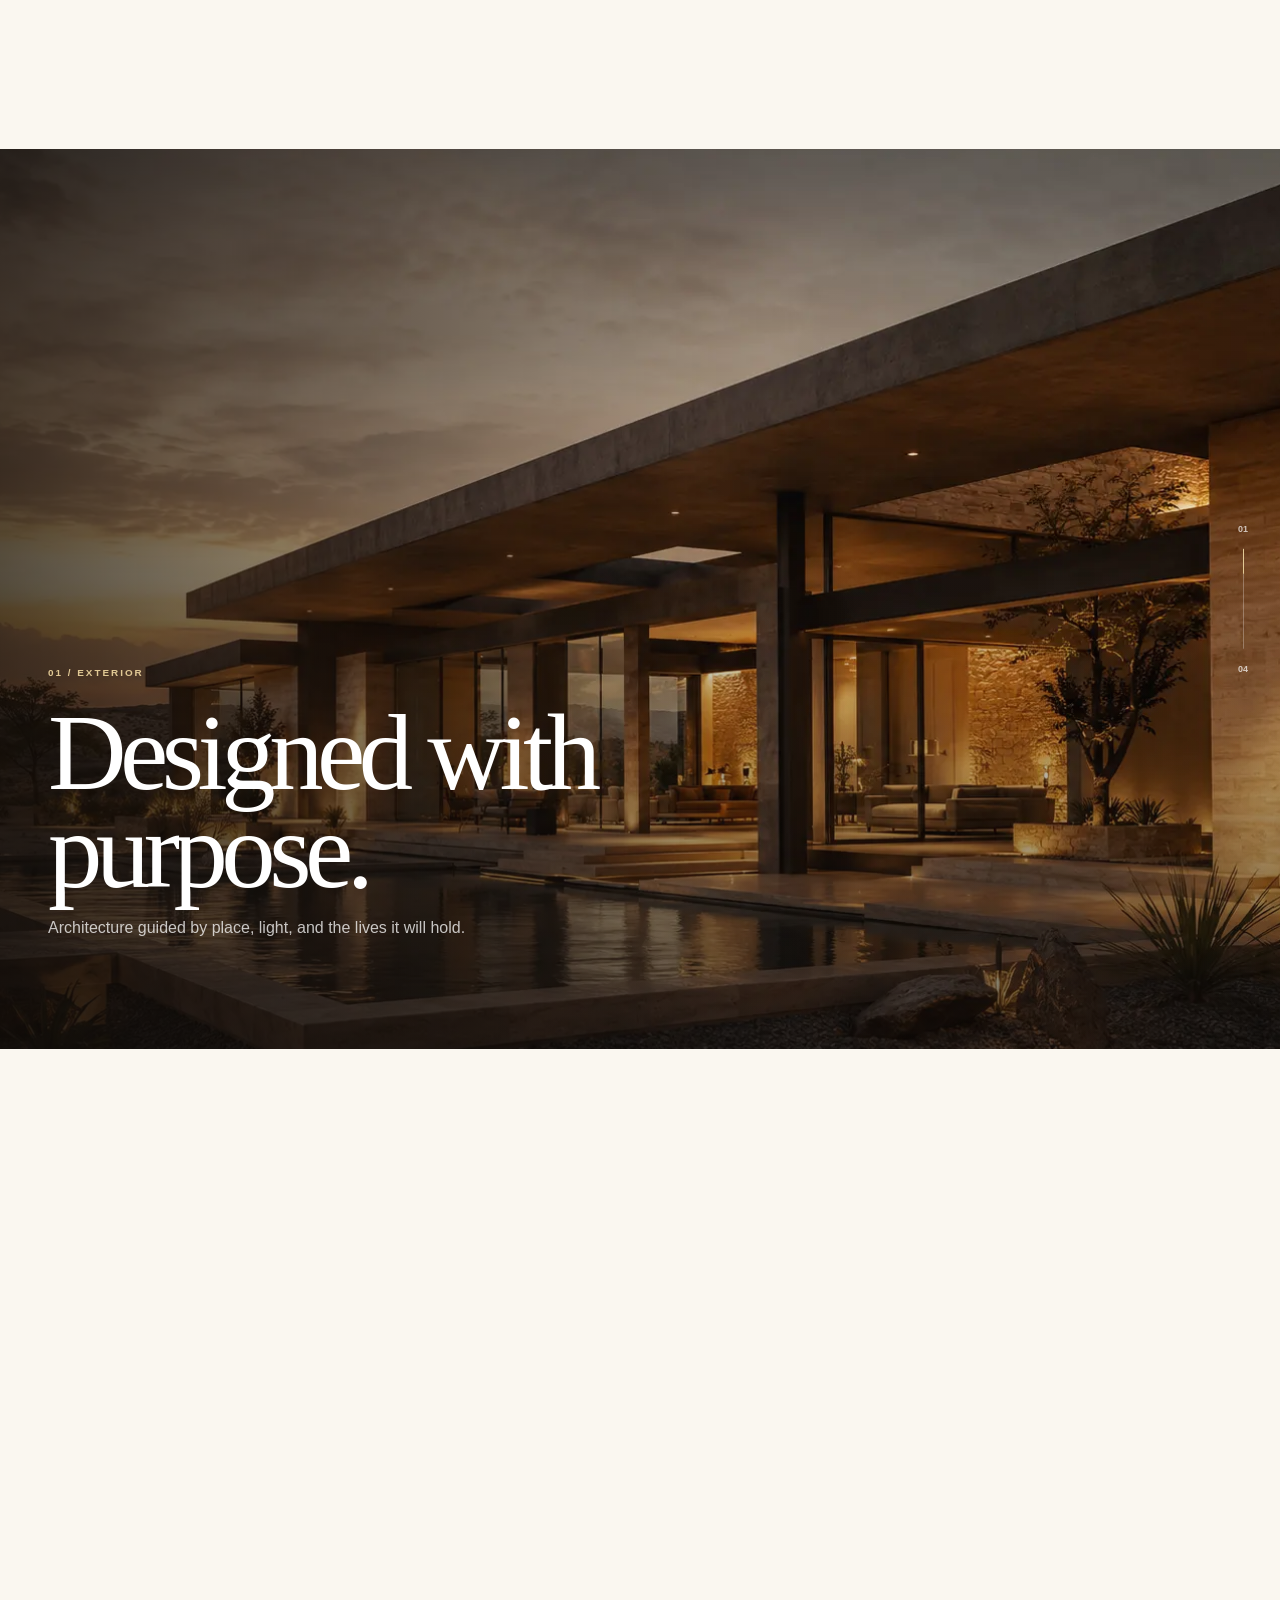
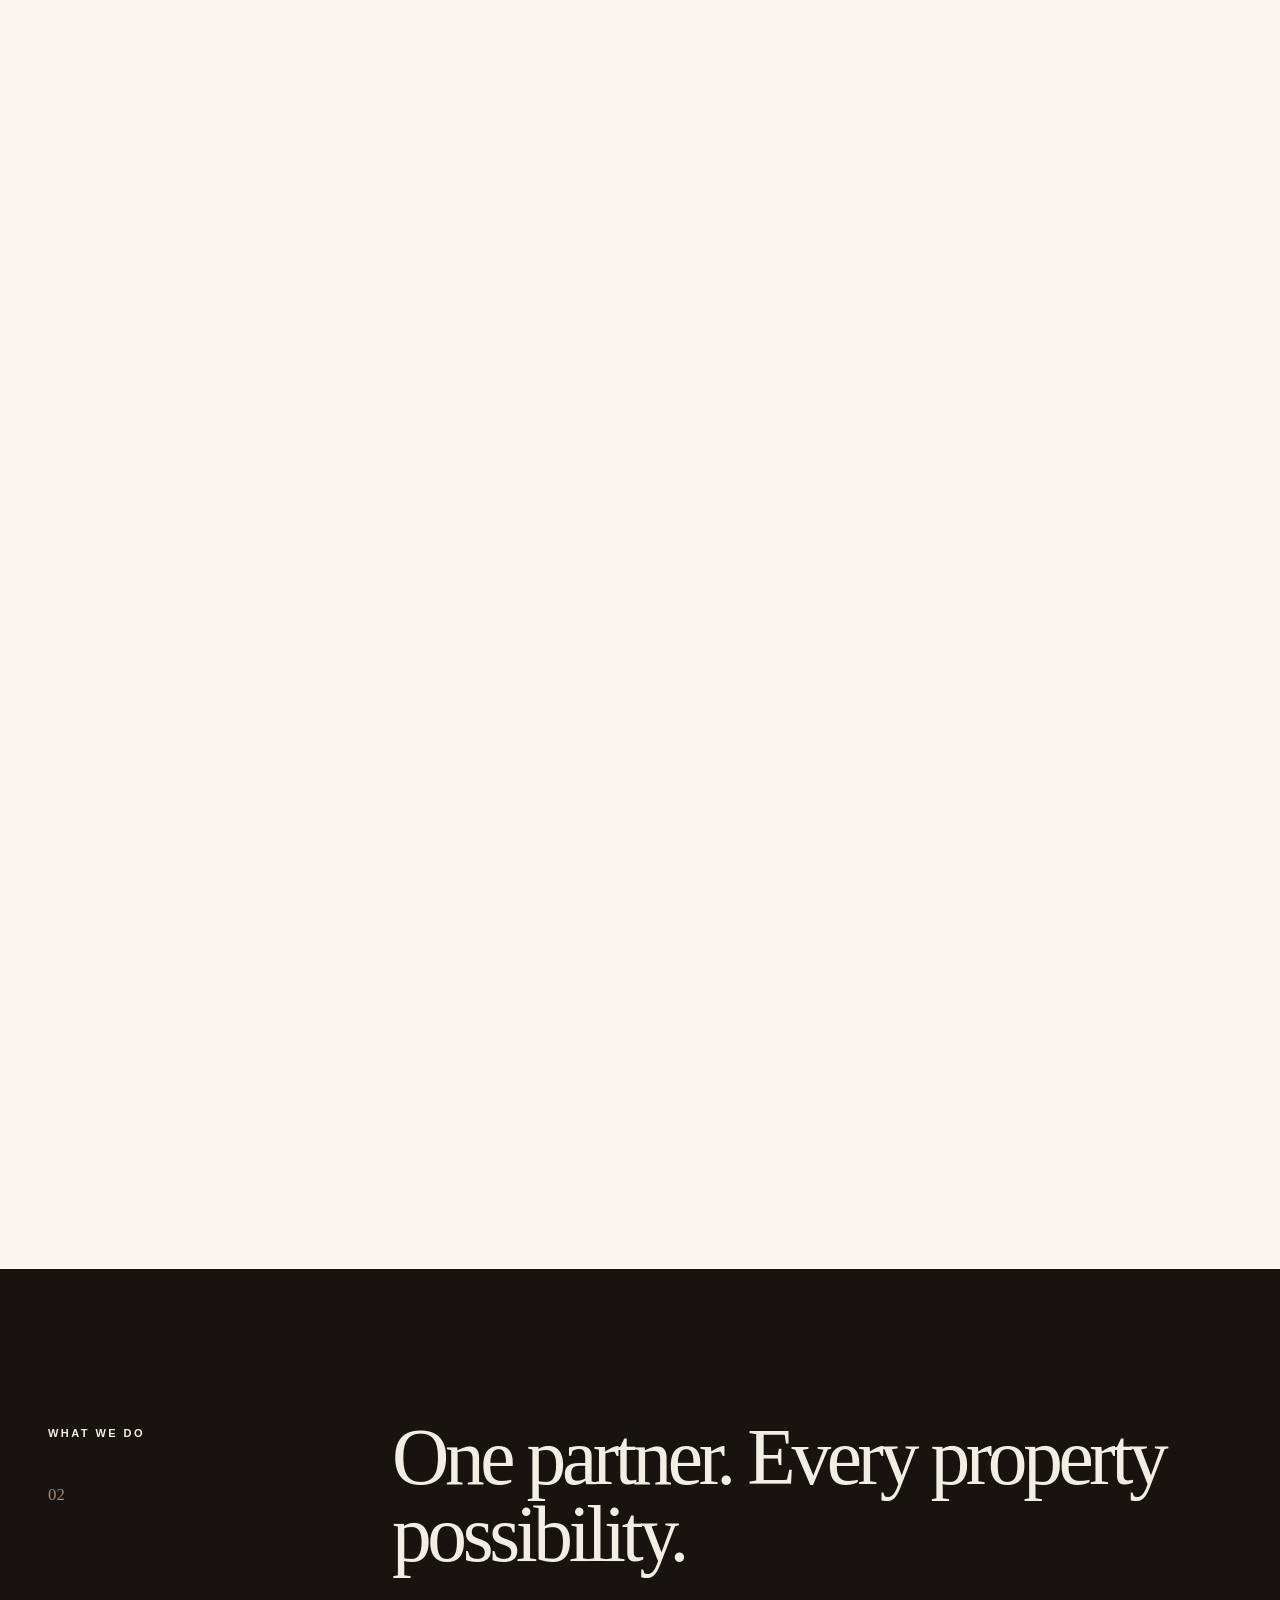
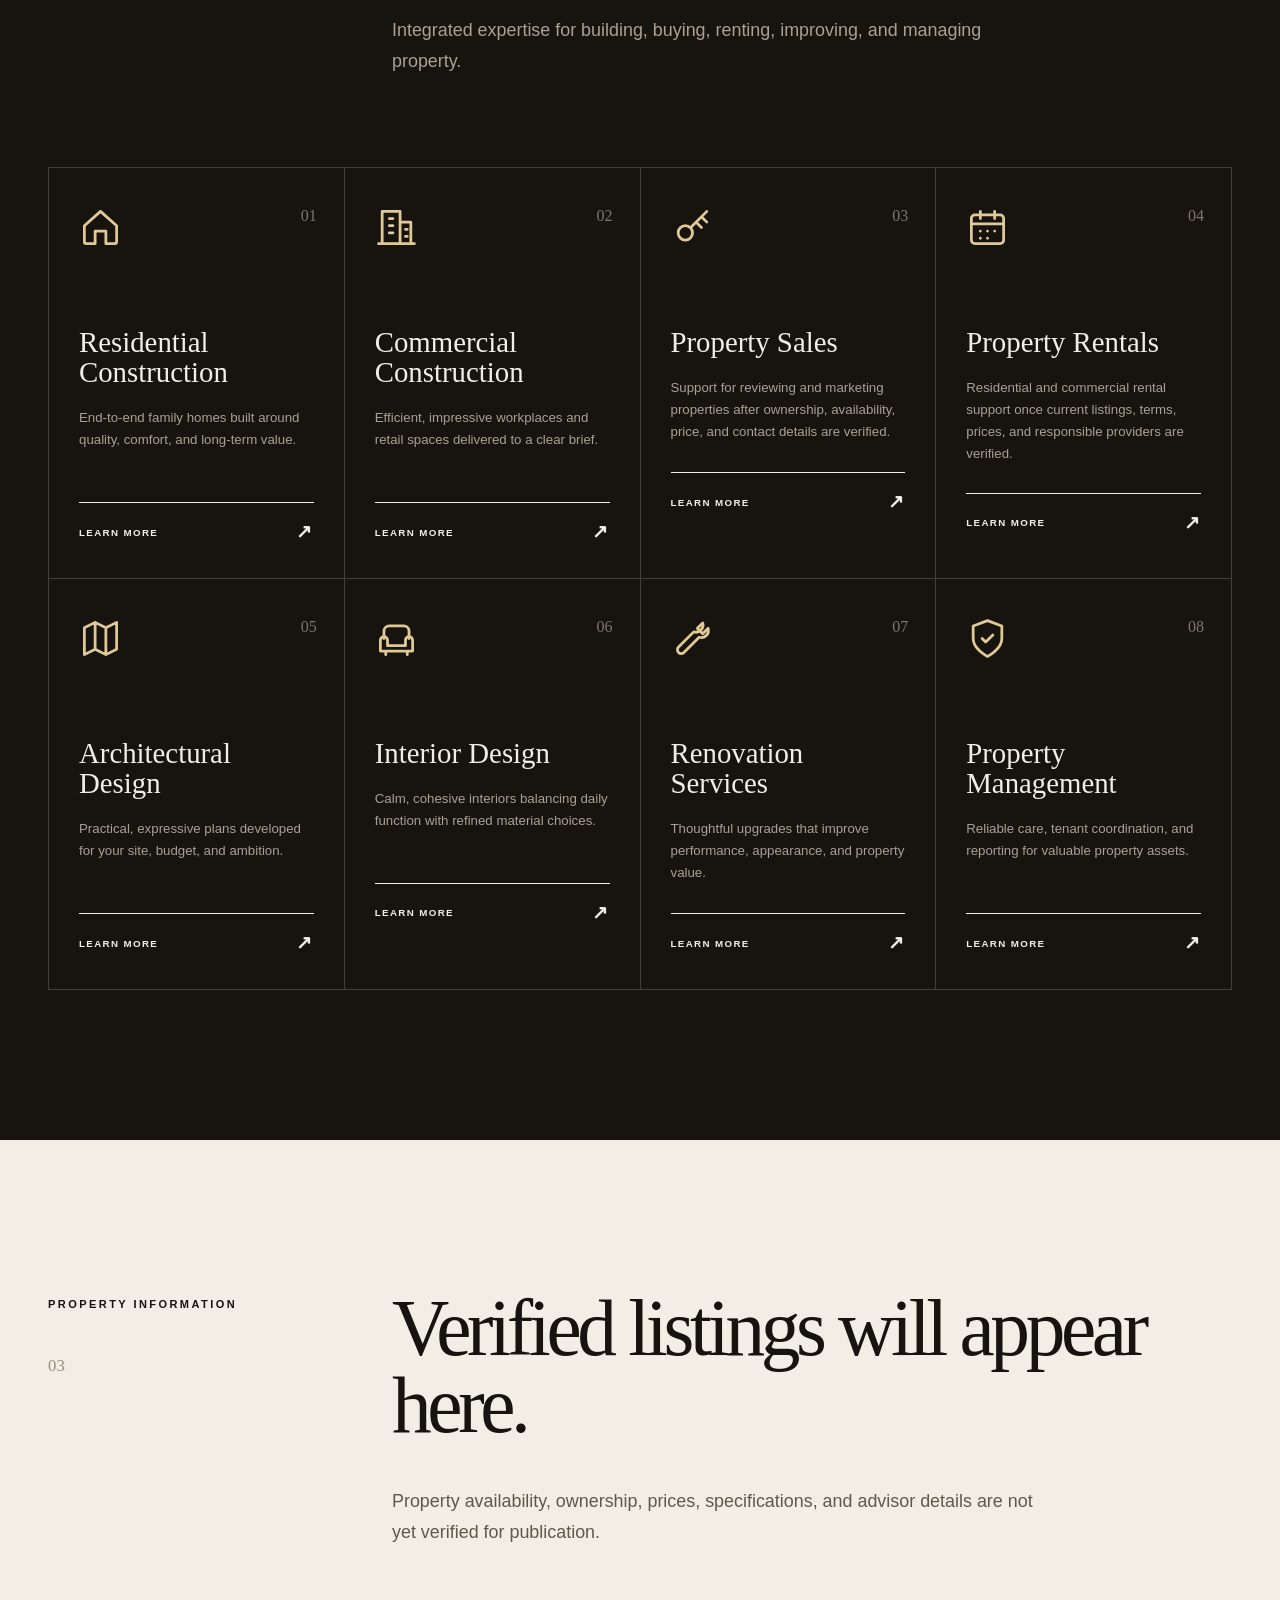
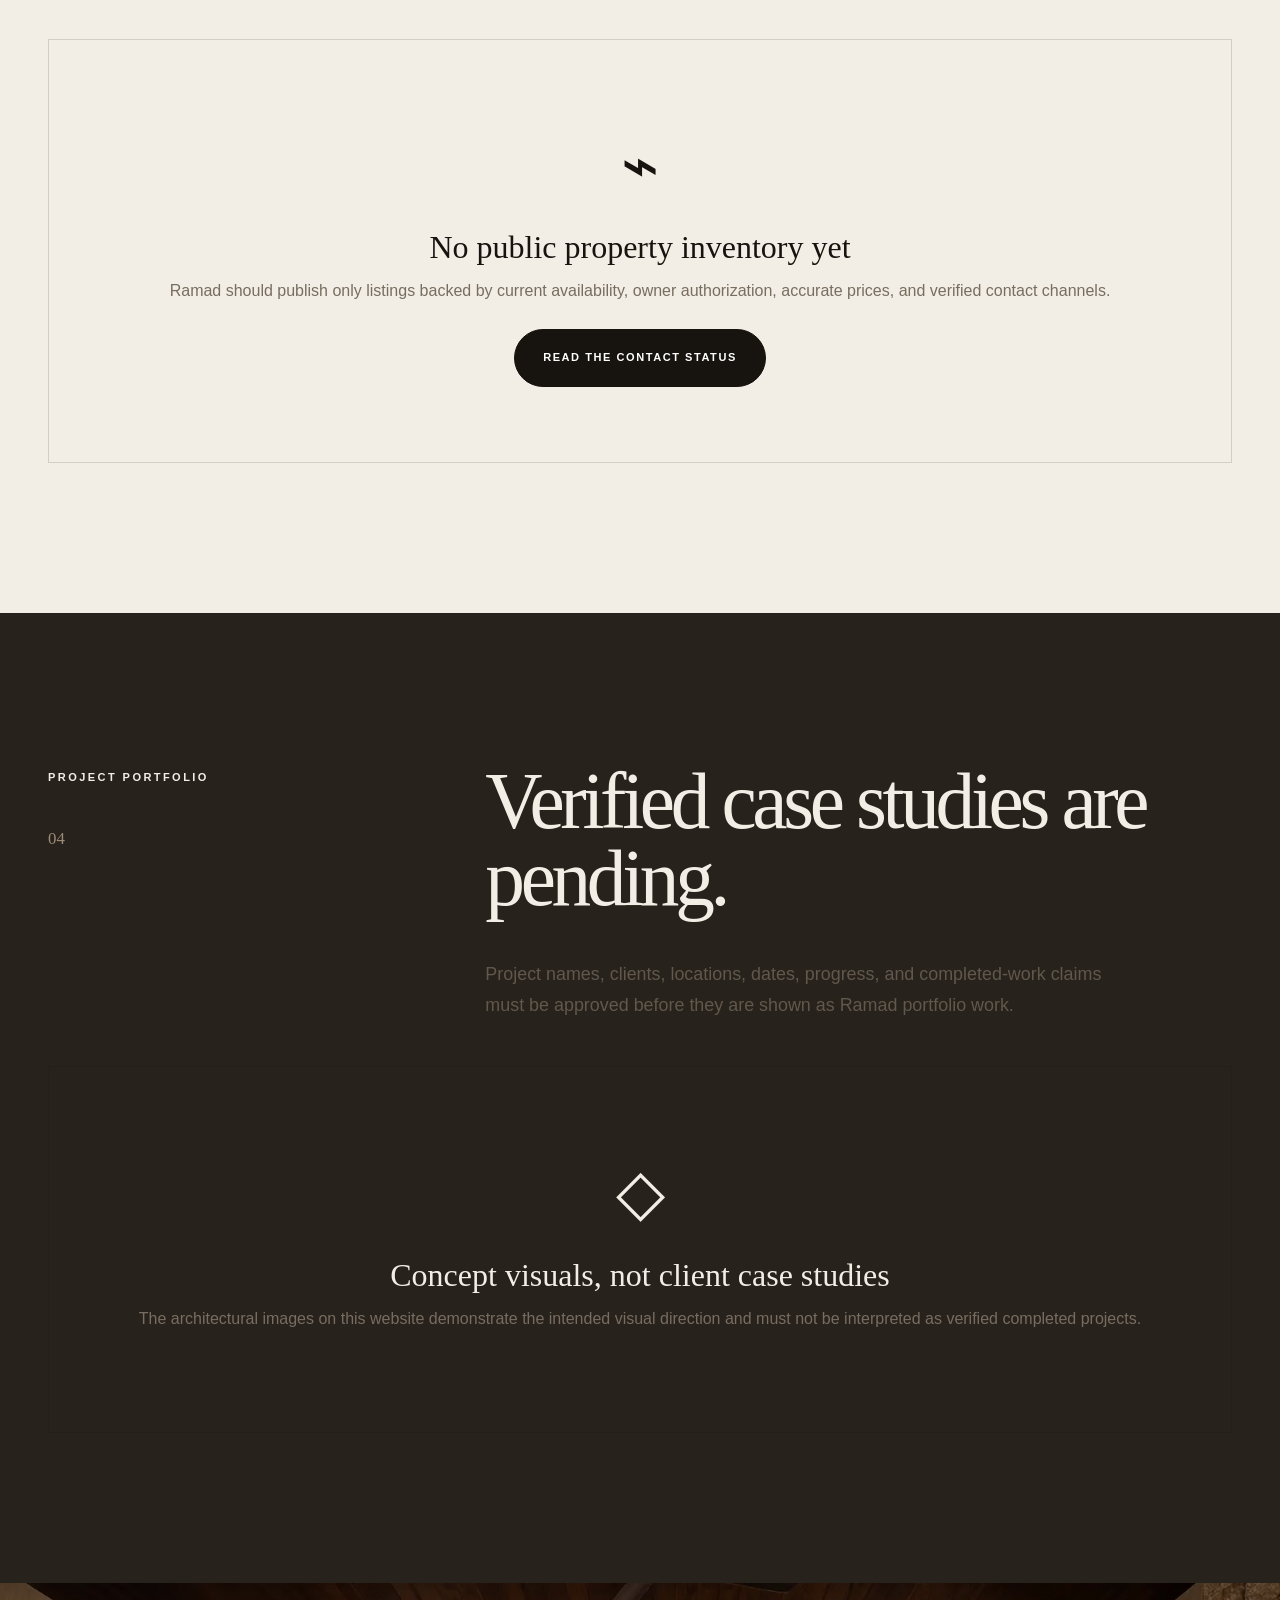
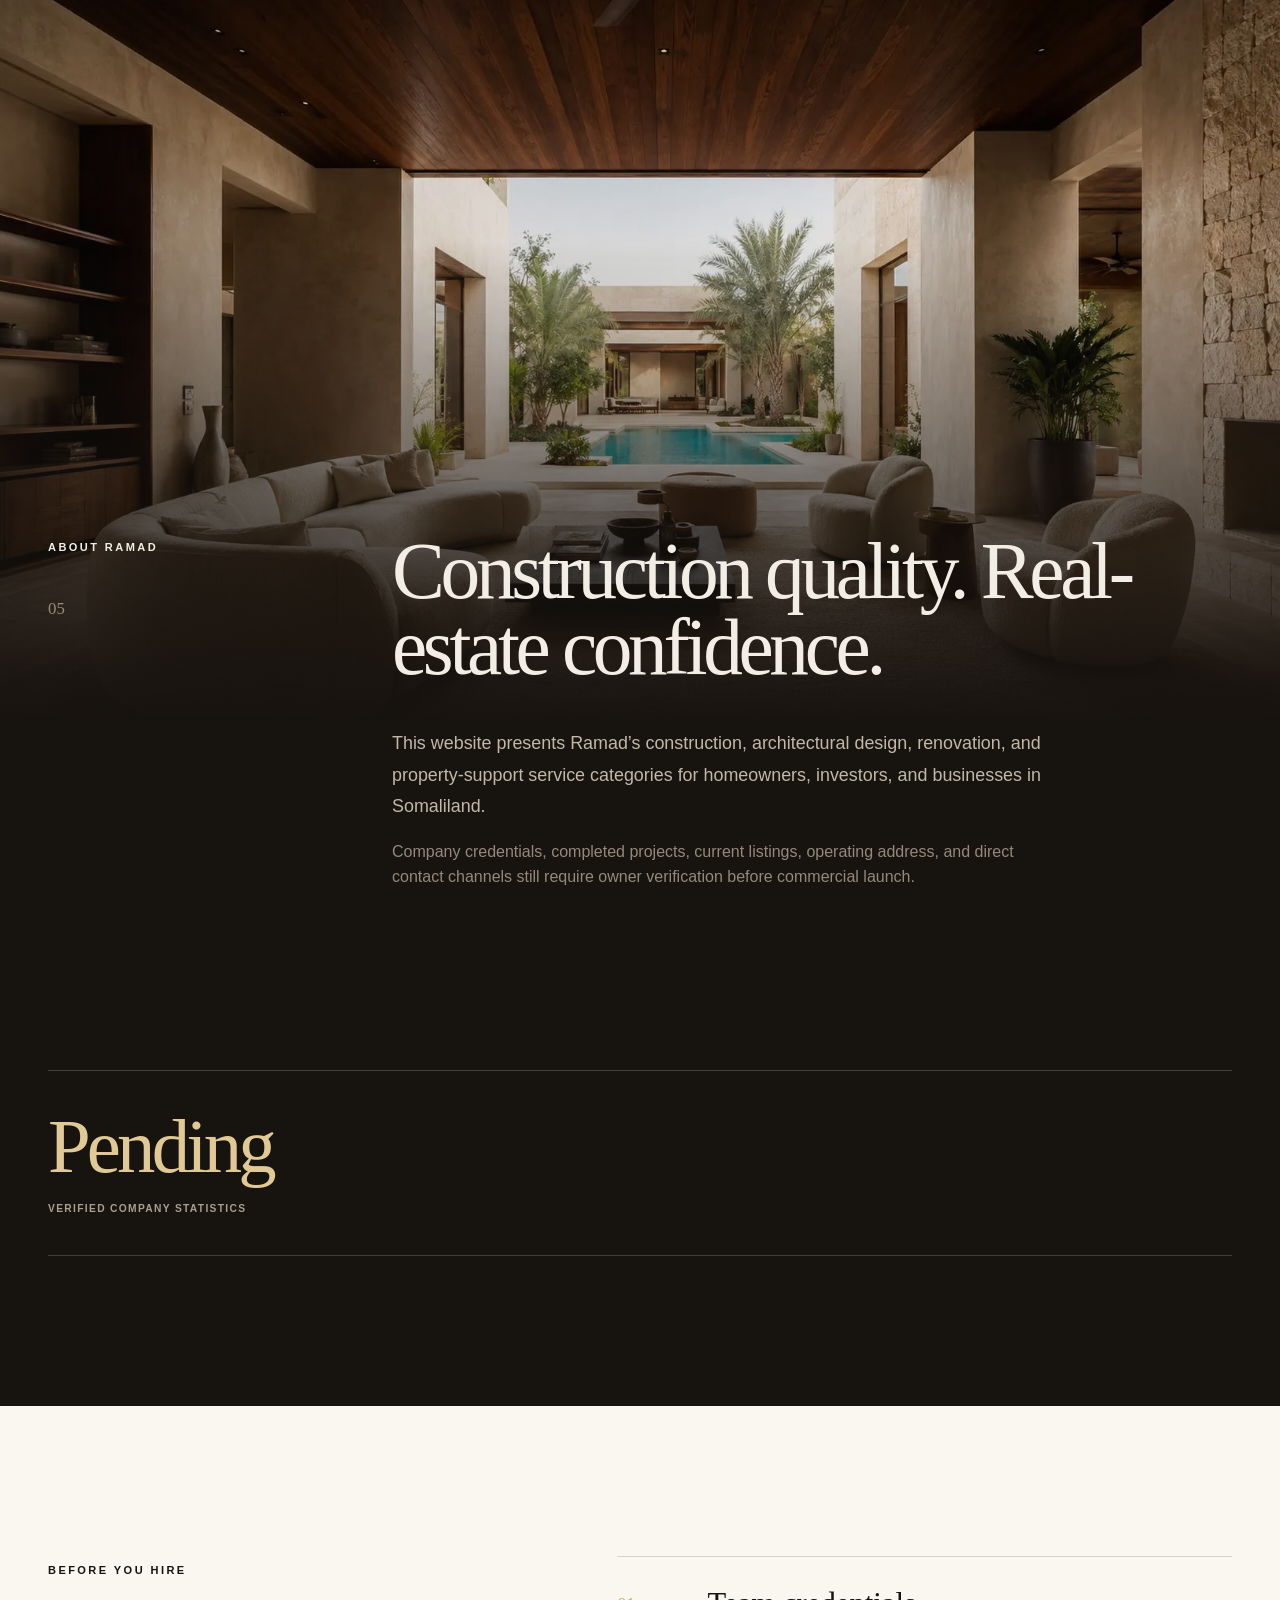
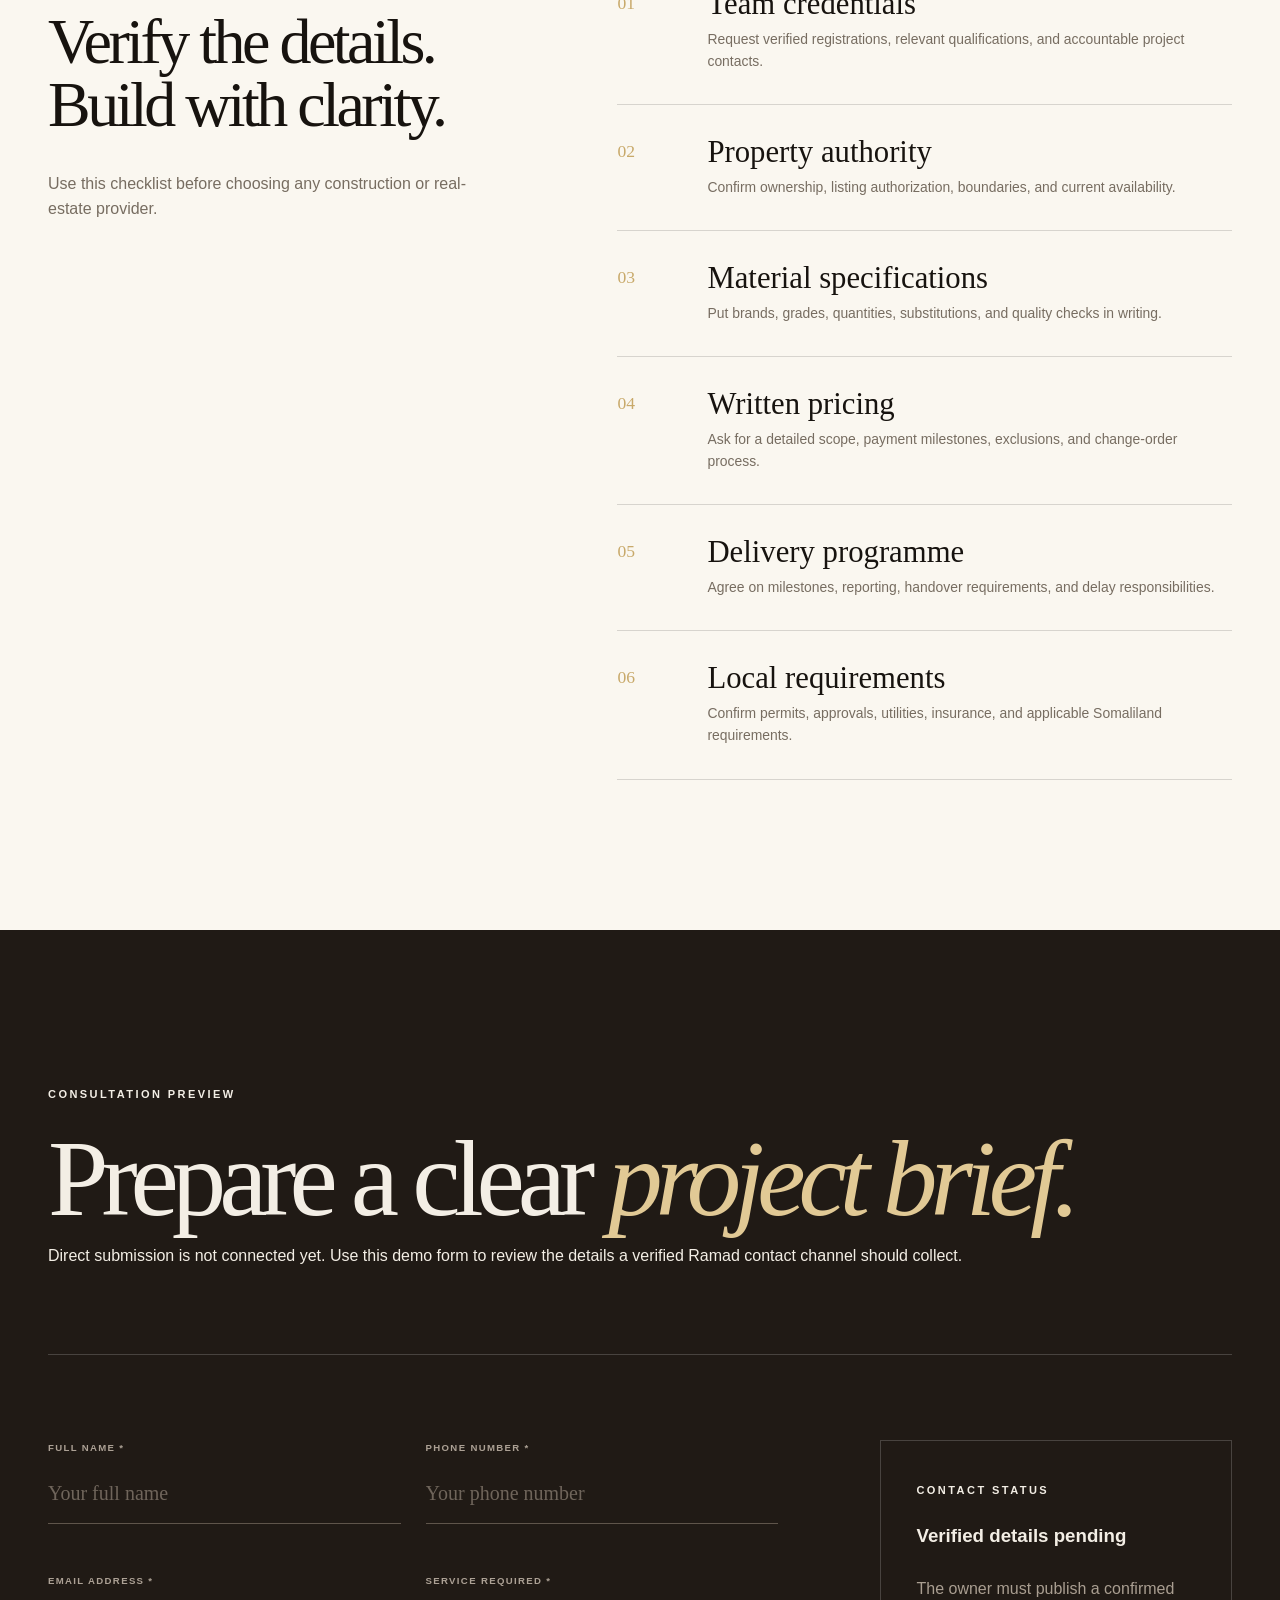
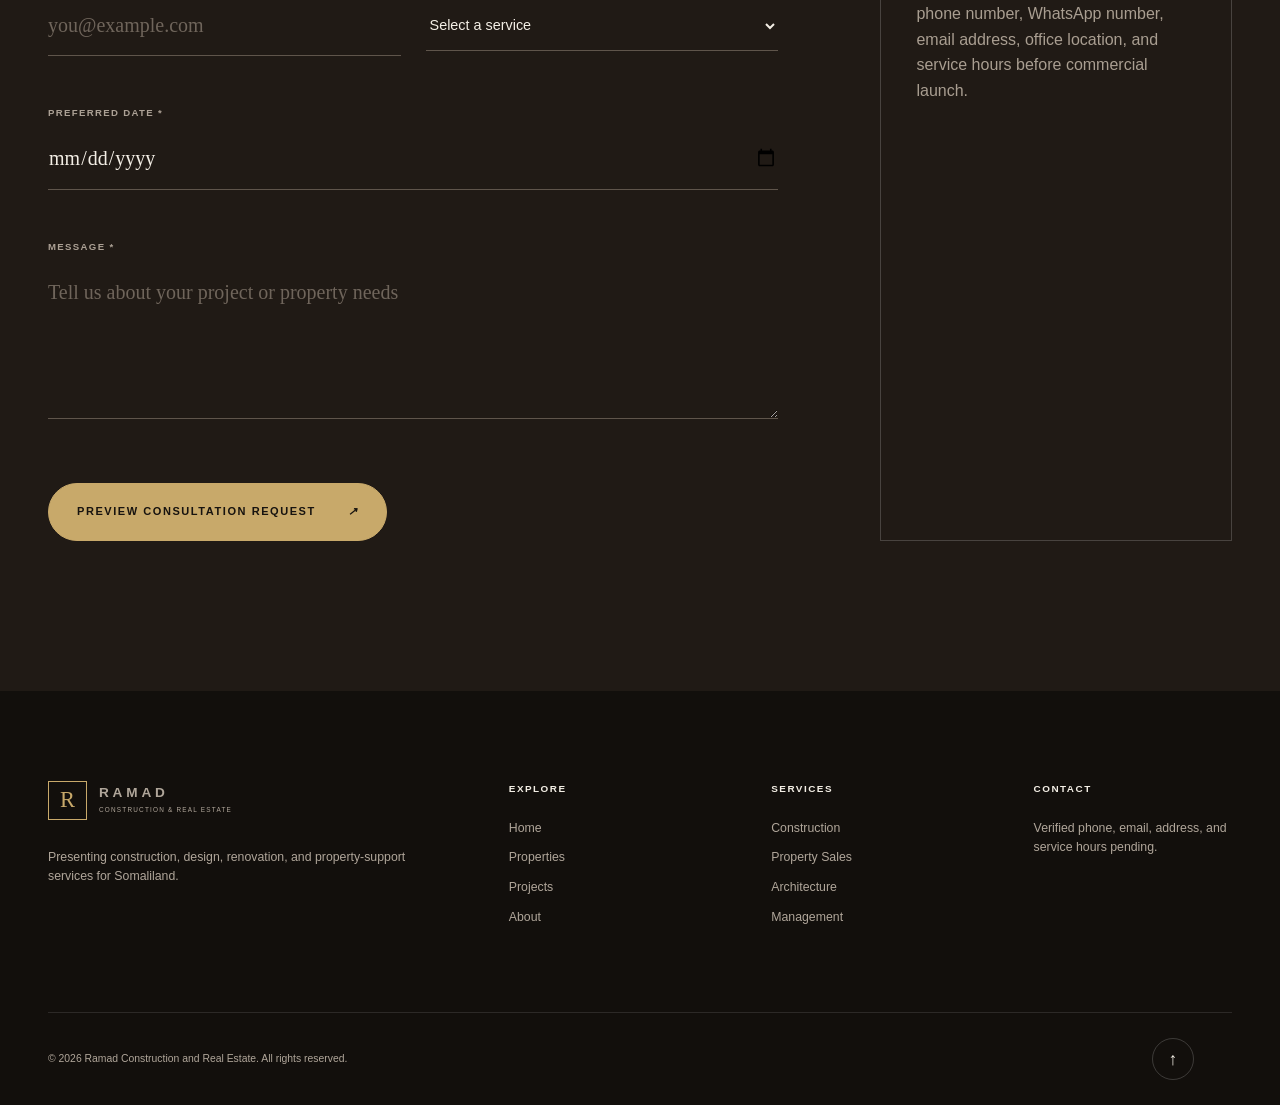
==== commit 59d1e2a9: "a11y: improve consultation form error feedback" ====
--- a/index.html
+++ b/index.html
@@ -287,16 +287,17 @@
         <div class="contact-intro"><p class="eyebrow reveal-up">CONSULTATION PREVIEW</p><h2 id="contact-title" class="contact-title reveal-up">Prepare a clear <em>project brief.</em></h2><p>Direct submission is not connected yet. Use this demo form to review the details a verified Ramad contact channel should collect.</p></div>
         <div class="contact-grid">
           <form class="consultation-form" id="consultation-form" novalidate>
+            <div class="form-errors" id="form-errors" role="alert" tabindex="-1" hidden></div>
             <div class="field-row">
-              <label class="field"><span>Full name *</span><input id="full-name" name="name" type="text" autocomplete="name" required placeholder="Your full name"><small class="field-error"></small></label>
-              <label class="field"><span>Phone number *</span><input id="phone" name="phone" type="tel" autocomplete="tel" required placeholder="Your phone number"><small class="field-error"></small></label>
+              <label class="field"><span>Full name *</span><input id="full-name" name="name" type="text" autocomplete="name" required aria-describedby="full-name-error" placeholder="Your full name"><small class="field-error" id="full-name-error" aria-live="polite"></small></label>
+              <label class="field"><span>Phone number *</span><input id="phone" name="phone" type="tel" autocomplete="tel" required aria-describedby="phone-error" placeholder="Your phone number"><small class="field-error" id="phone-error" aria-live="polite"></small></label>
             </div>
             <div class="field-row">
-              <label class="field"><span>Email address *</span><input id="email" name="email" type="email" autocomplete="email" required placeholder="you@example.com"><small class="field-error"></small></label>
-              <label class="field"><span>Service required *</span><select id="service" name="service" required><option value="">Select a service</option><option>Residential Construction</option><option>Commercial Construction</option><option>Property Sales</option><option>Property Rentals</option><option>Property Viewing</option><option>Architectural Design</option><option>Interior Design</option><option>Renovation Services</option><option>Property Management</option><option>Real-estate Consultation</option></select><small class="field-error"></small></label>
+              <label class="field"><span>Email address *</span><input id="email" name="email" type="email" autocomplete="email" required aria-describedby="email-error" placeholder="you@example.com"><small class="field-error" id="email-error" aria-live="polite"></small></label>
+              <label class="field"><span>Service required *</span><select id="service" name="service" required aria-describedby="service-error"><option value="">Select a service</option><option>Residential Construction</option><option>Commercial Construction</option><option>Property Sales</option><option>Property Rentals</option><option>Property Viewing</option><option>Architectural Design</option><option>Interior Design</option><option>Renovation Services</option><option>Property Management</option><option>Real-estate Consultation</option></select><small class="field-error" id="service-error" aria-live="polite"></small></label>
             </div>
-            <label class="field"><span>Preferred date *</span><input id="preferred-date" name="date" type="date" required><small class="field-error"></small></label>
-            <label class="field"><span>Message *</span><textarea id="message" name="message" rows="4" required minlength="12" placeholder="Tell us about your project or property needs"></textarea><small class="field-error"></small></label>
+            <label class="field"><span>Preferred date *</span><input id="preferred-date" name="date" type="date" required aria-describedby="preferred-date-error"><small class="field-error" id="preferred-date-error" aria-live="polite"></small></label>
+            <label class="field"><span>Message *</span><textarea id="message" name="message" rows="4" required minlength="12" aria-describedby="message-error" placeholder="Tell us about your project or property needs"></textarea><small class="field-error" id="message-error" aria-live="polite"></small></label>
             <button class="button button-gold magnetic submit-button" type="submit"><span>Preview Consultation Request</span><i>↗</i></button>
             <div class="form-success" id="form-success" role="status" aria-live="polite"><strong>Demo only.</strong><span>No request was sent or stored. Connect a verified form endpoint and contact channel before accepting enquiries.</span></div>
           </form>
--- a/style.css
+++ b/style.css
@@ -391,6 +391,12 @@
 .field input::placeholder, .field textarea::placeholder { color: #6f655b; }
 .field-error { min-height: 16px; color: #e6a098; font-size: .7rem; }
 .field.invalid input, .field.invalid select, .field.invalid textarea { border-color: #d56f64; }
+.form-errors { border-left: 3px solid #d56f64; outline: 0; padding: 18px 20px; color: #f0d7d2; background: rgba(213,111,100,.12); }
+.form-errors[hidden] { display: none; }
+.form-errors strong { display: block; color: #fff; font-family: var(--serif); font-size: 1.2rem; font-weight: 400; }
+.form-errors ul { display: grid; gap: 7px; margin: 12px 0 0; padding-left: 20px; }
+.form-errors a { color: #f0d7d2; text-decoration: underline; text-underline-offset: 3px; }
+.form-errors a:hover, .form-errors a:focus-visible { color: #fff; }
 .submit-button { width: max-content; margin-top: 15px; }
 .form-success { display: none; gap: 8px; border-left: 2px solid var(--gold); padding: 16px 20px; color: #cfc4b6; background: rgba(255,255,255,.05); }
 .form-success.show { display: grid; }
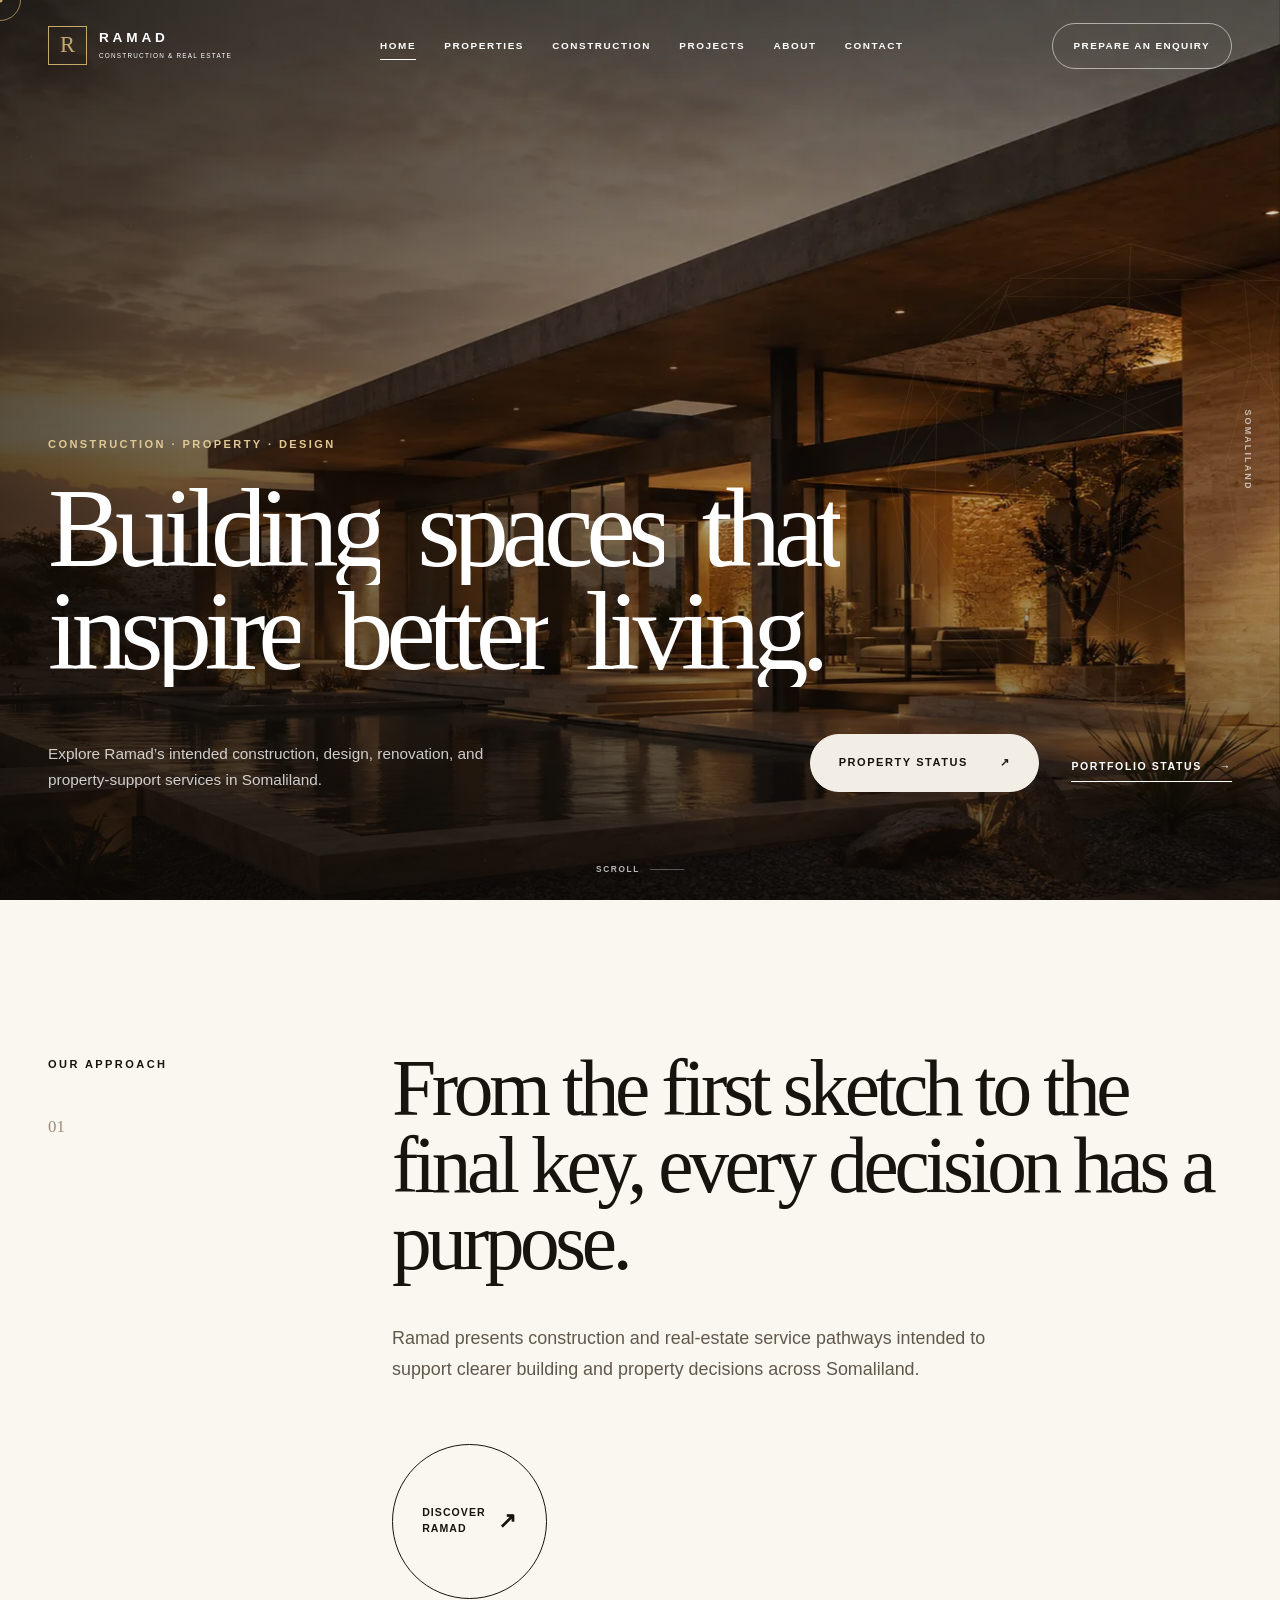
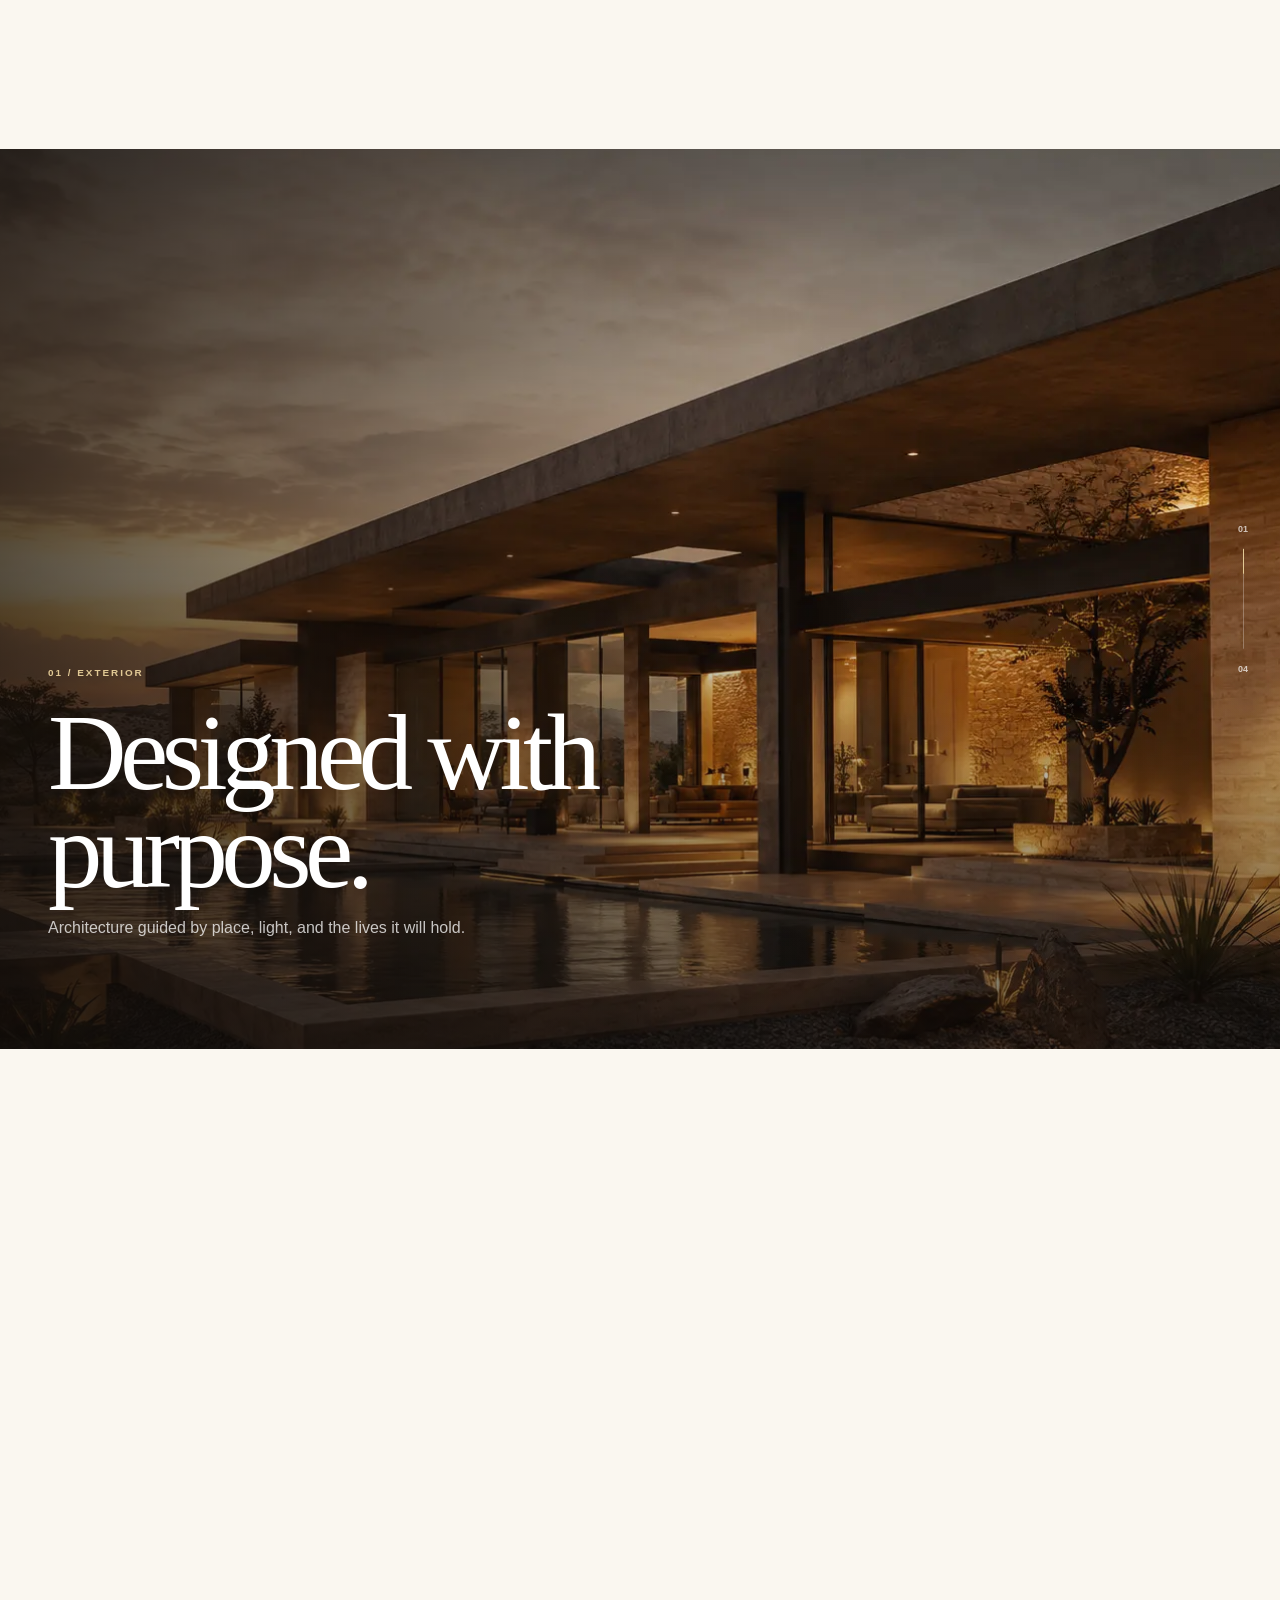
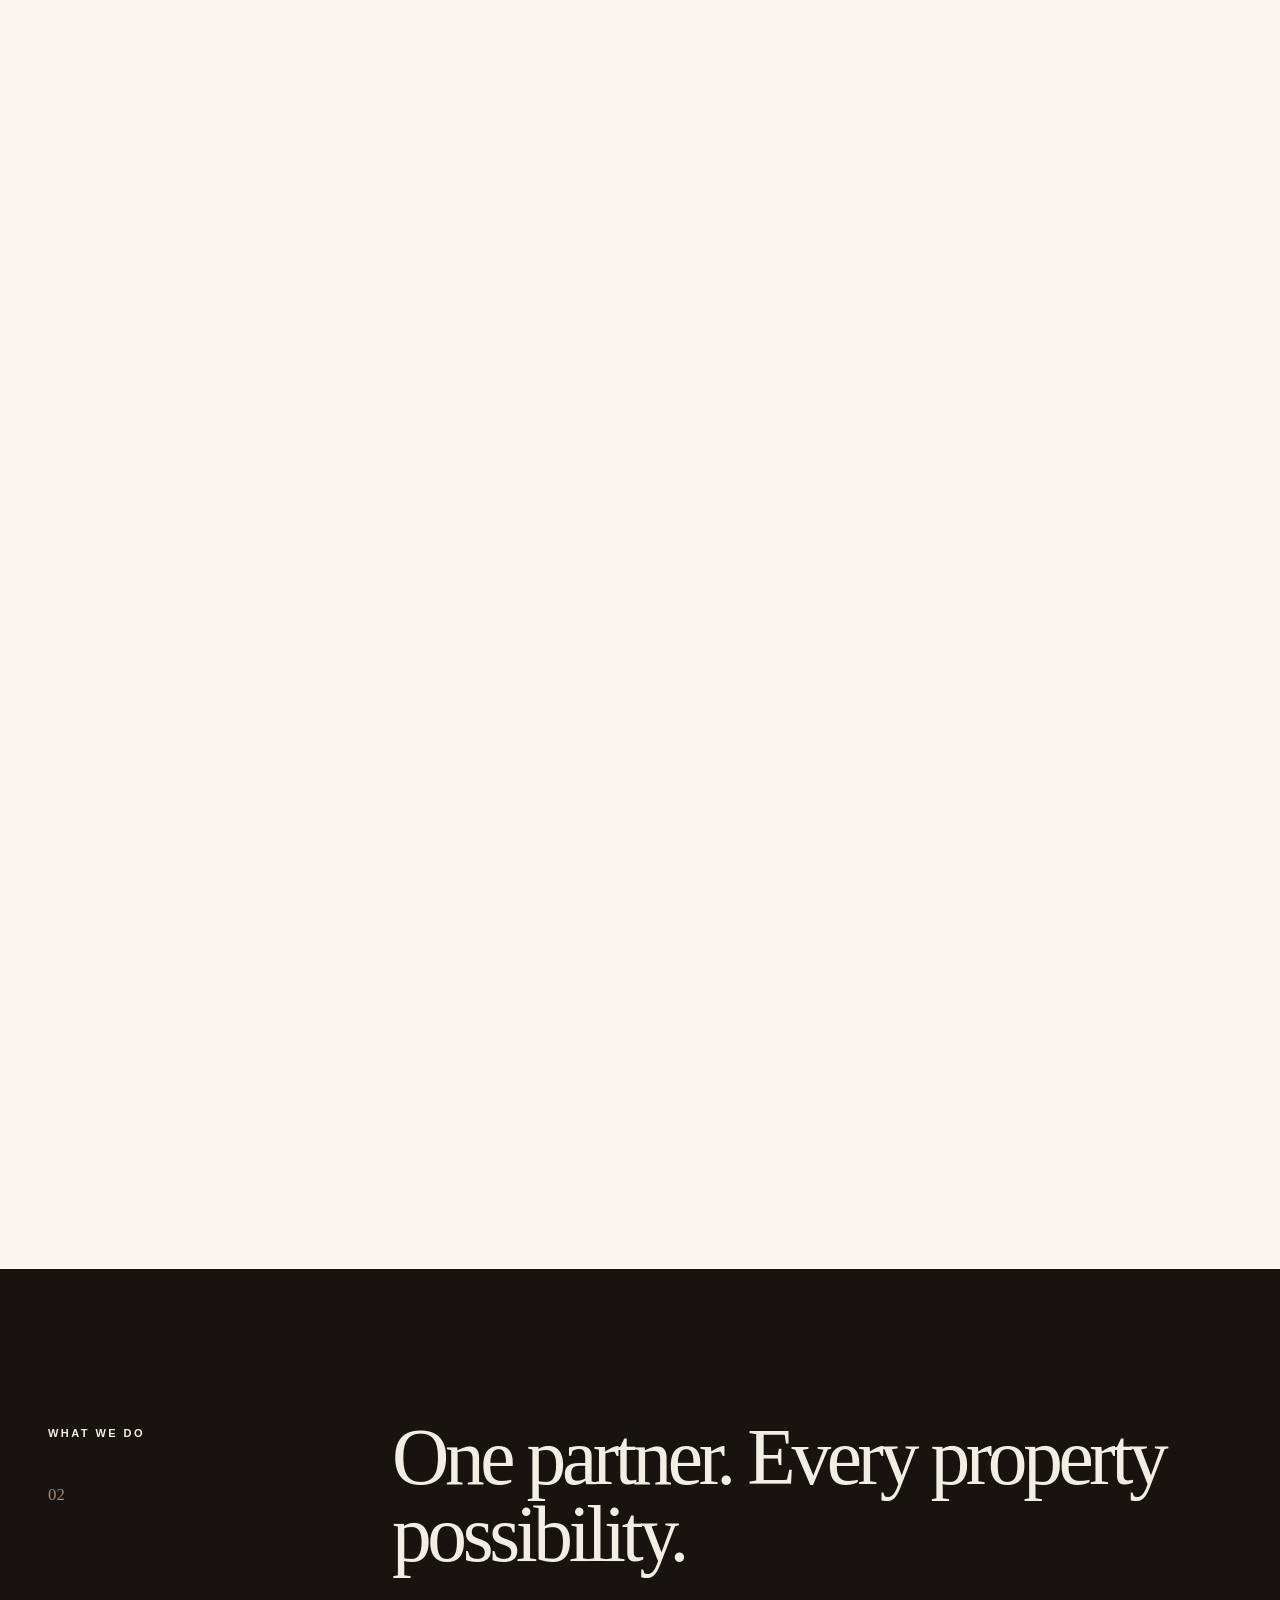
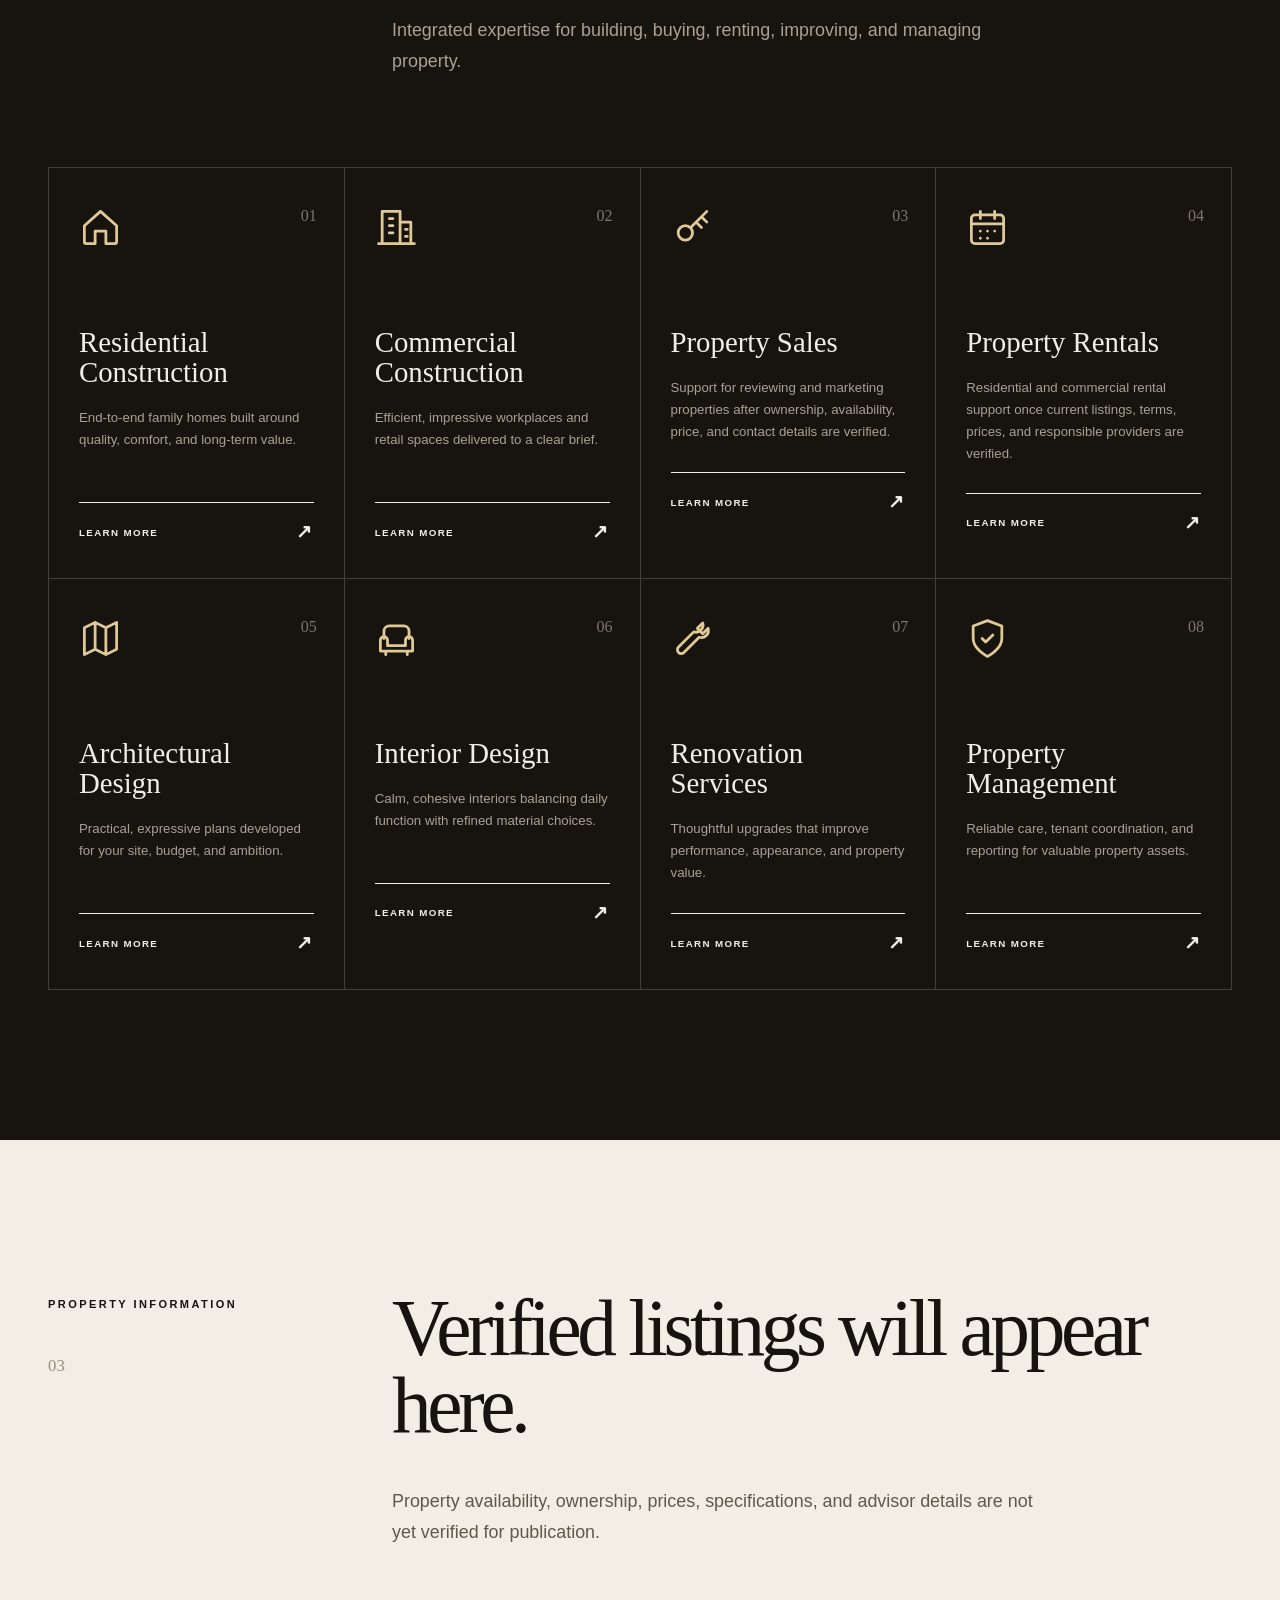
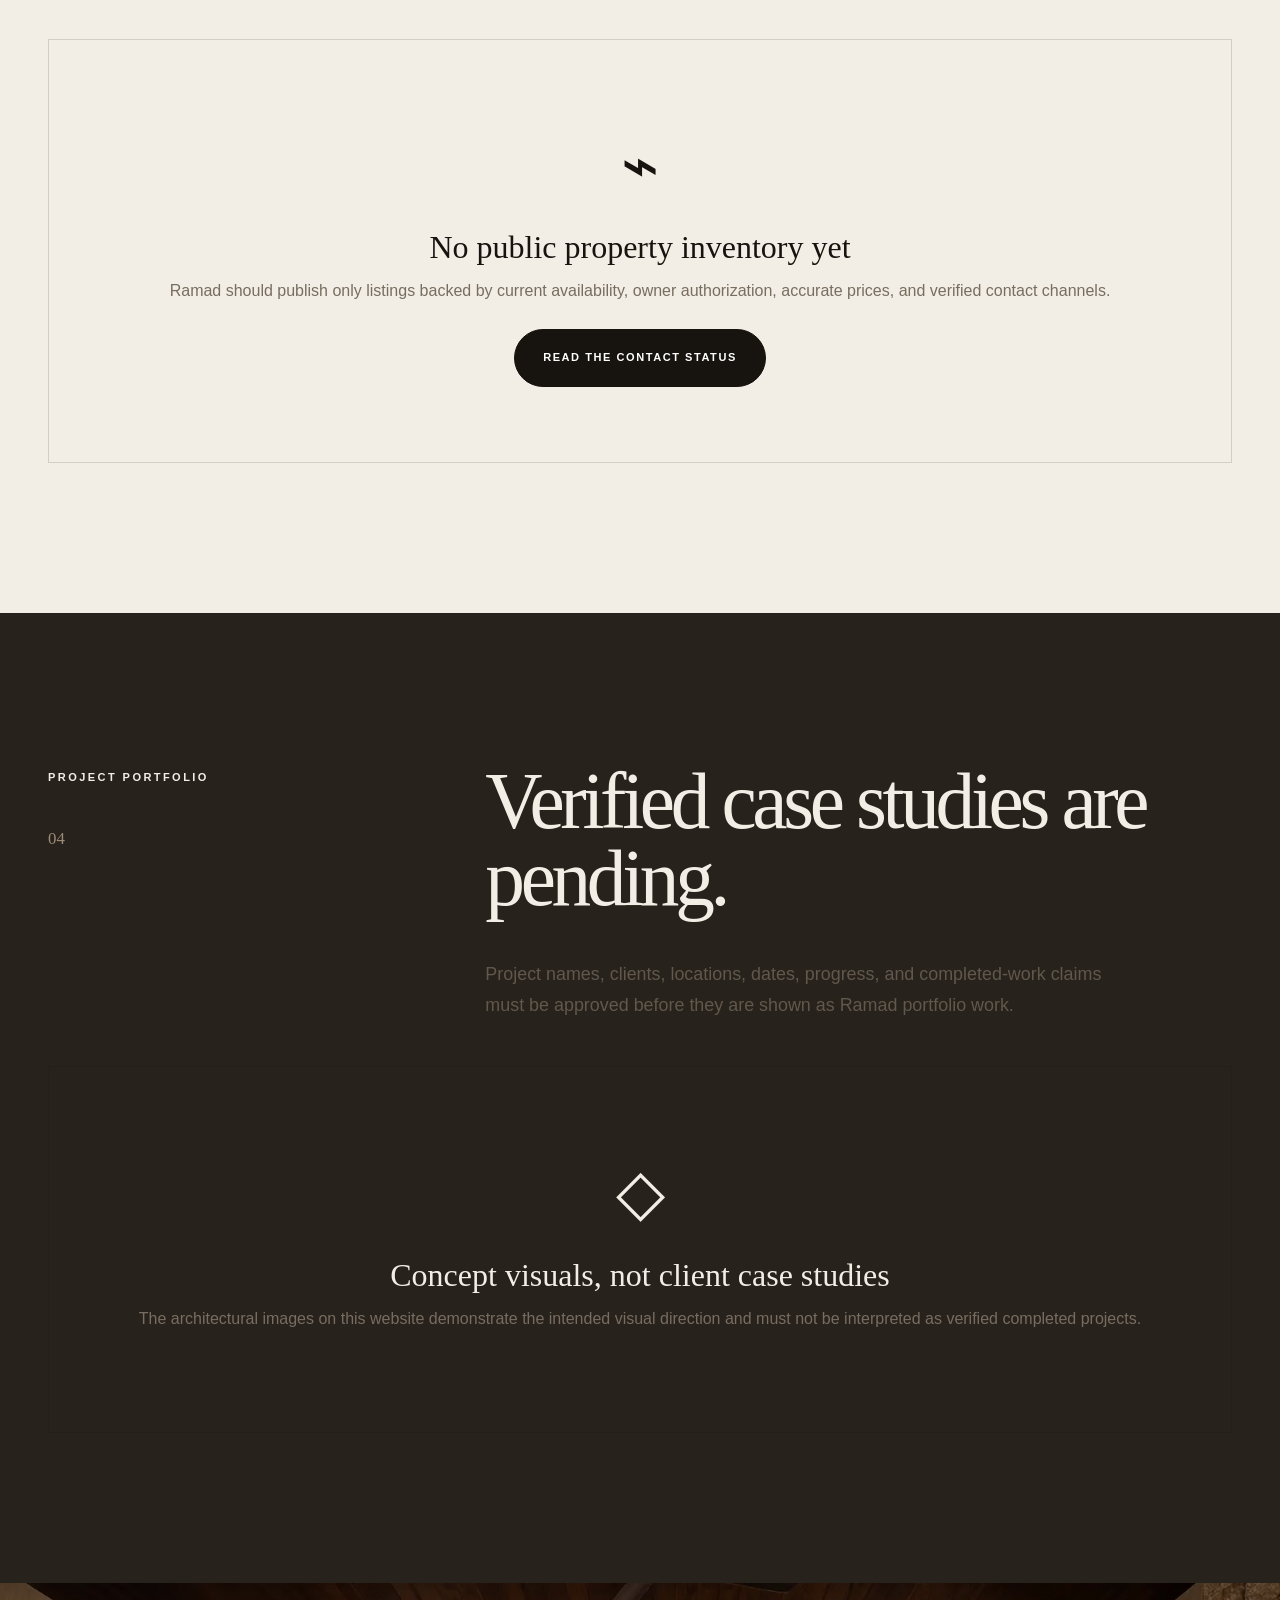
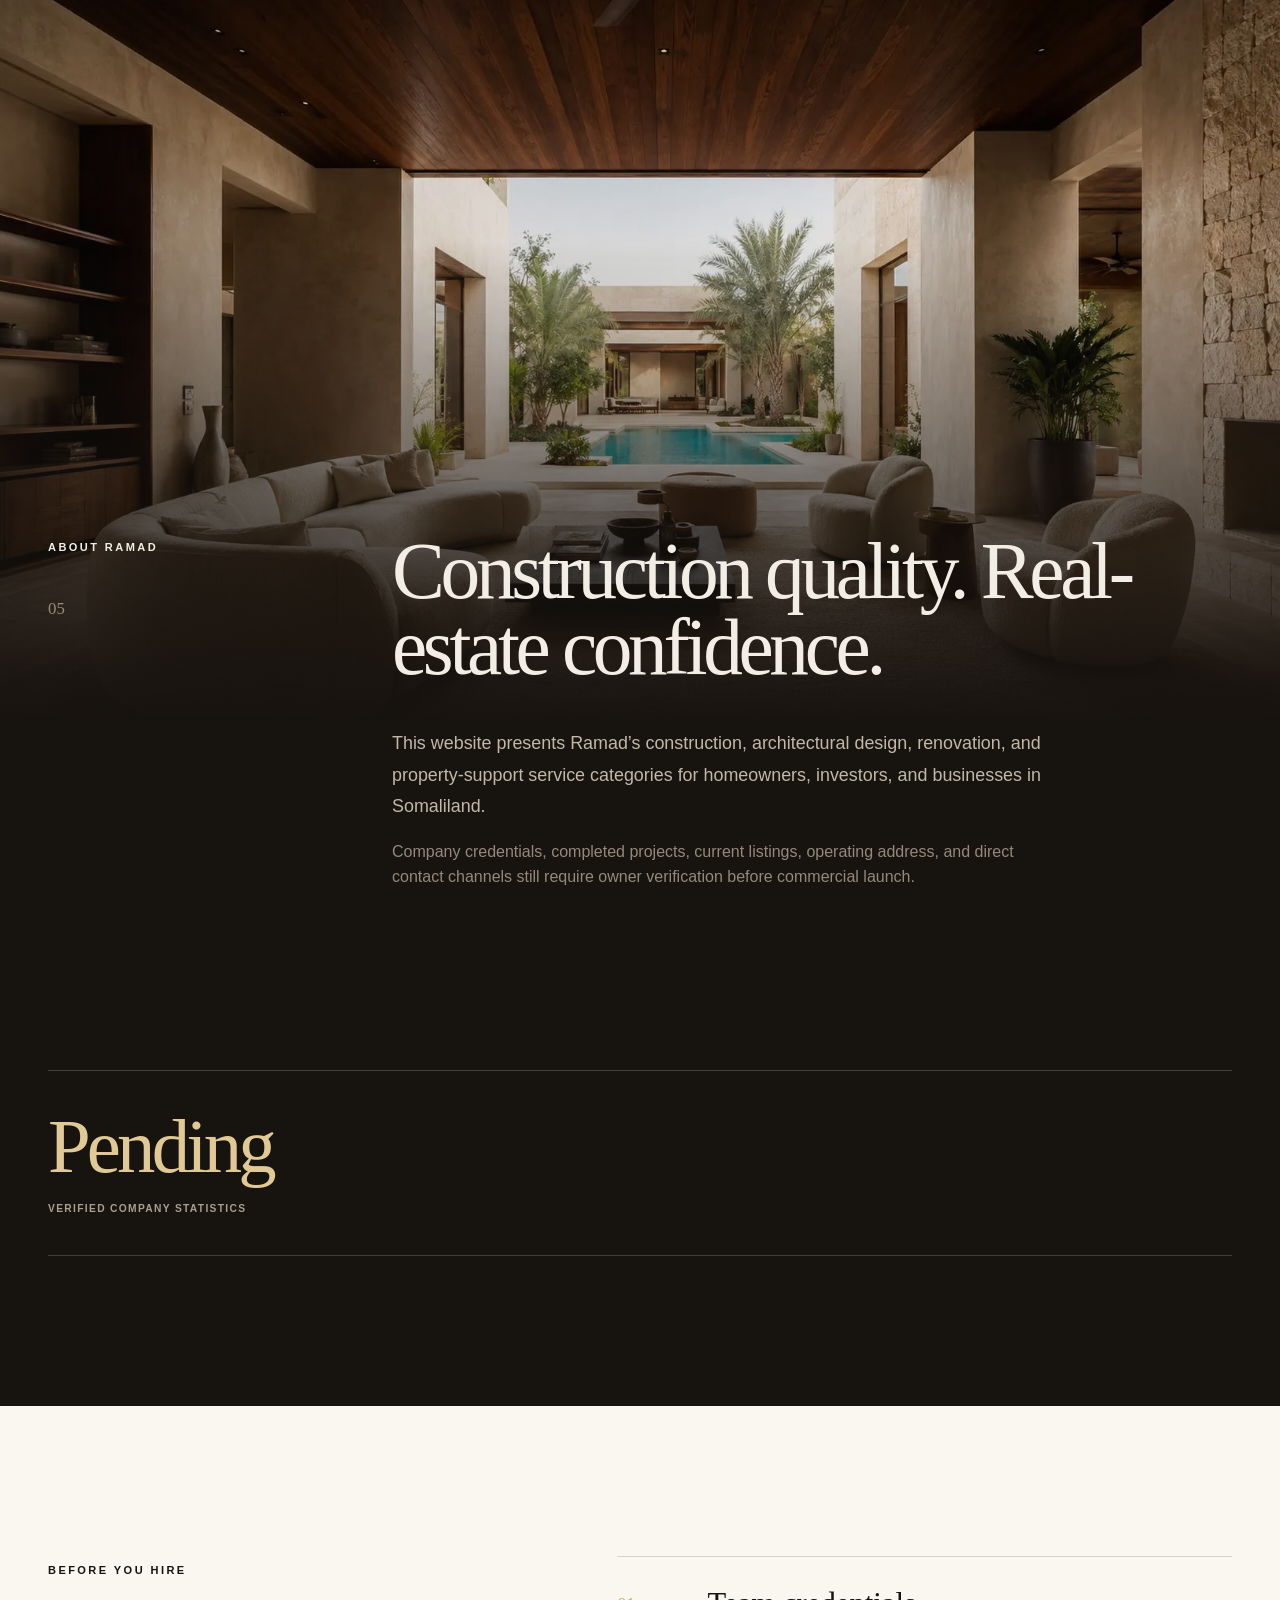
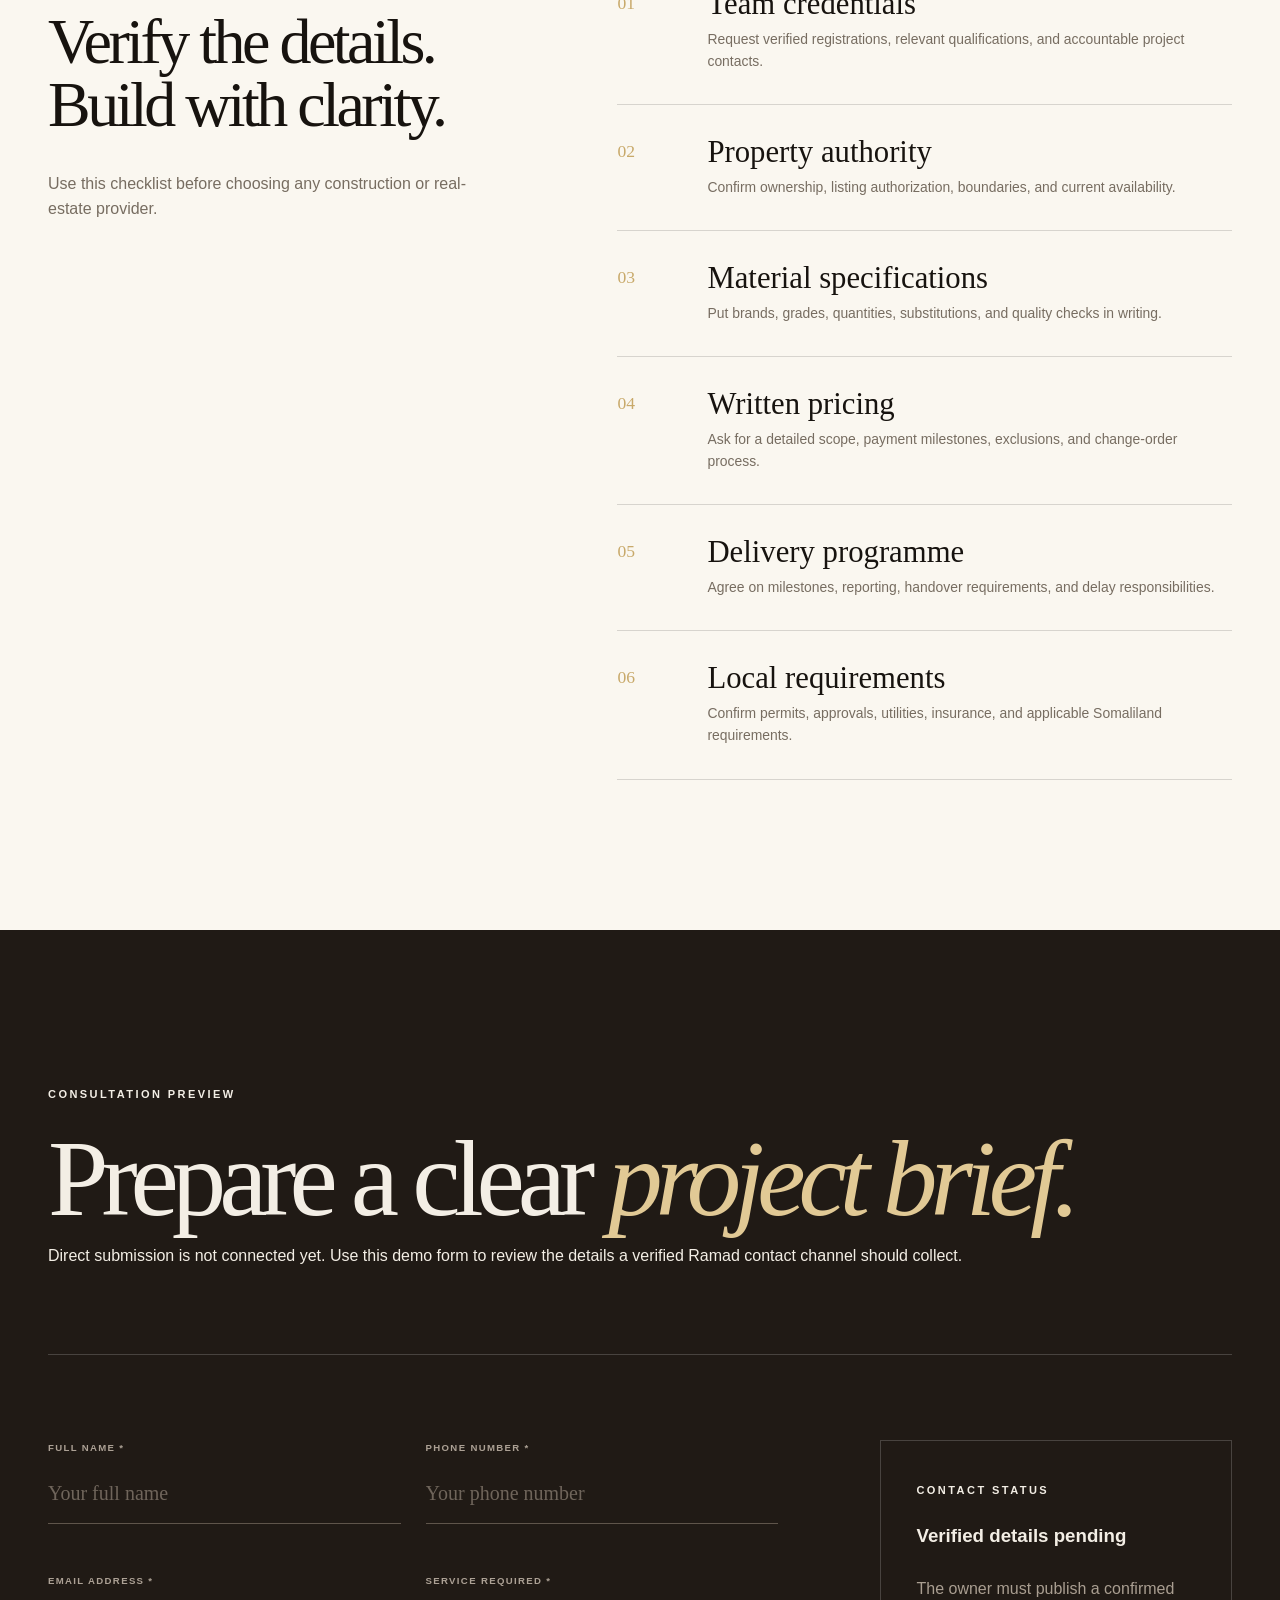
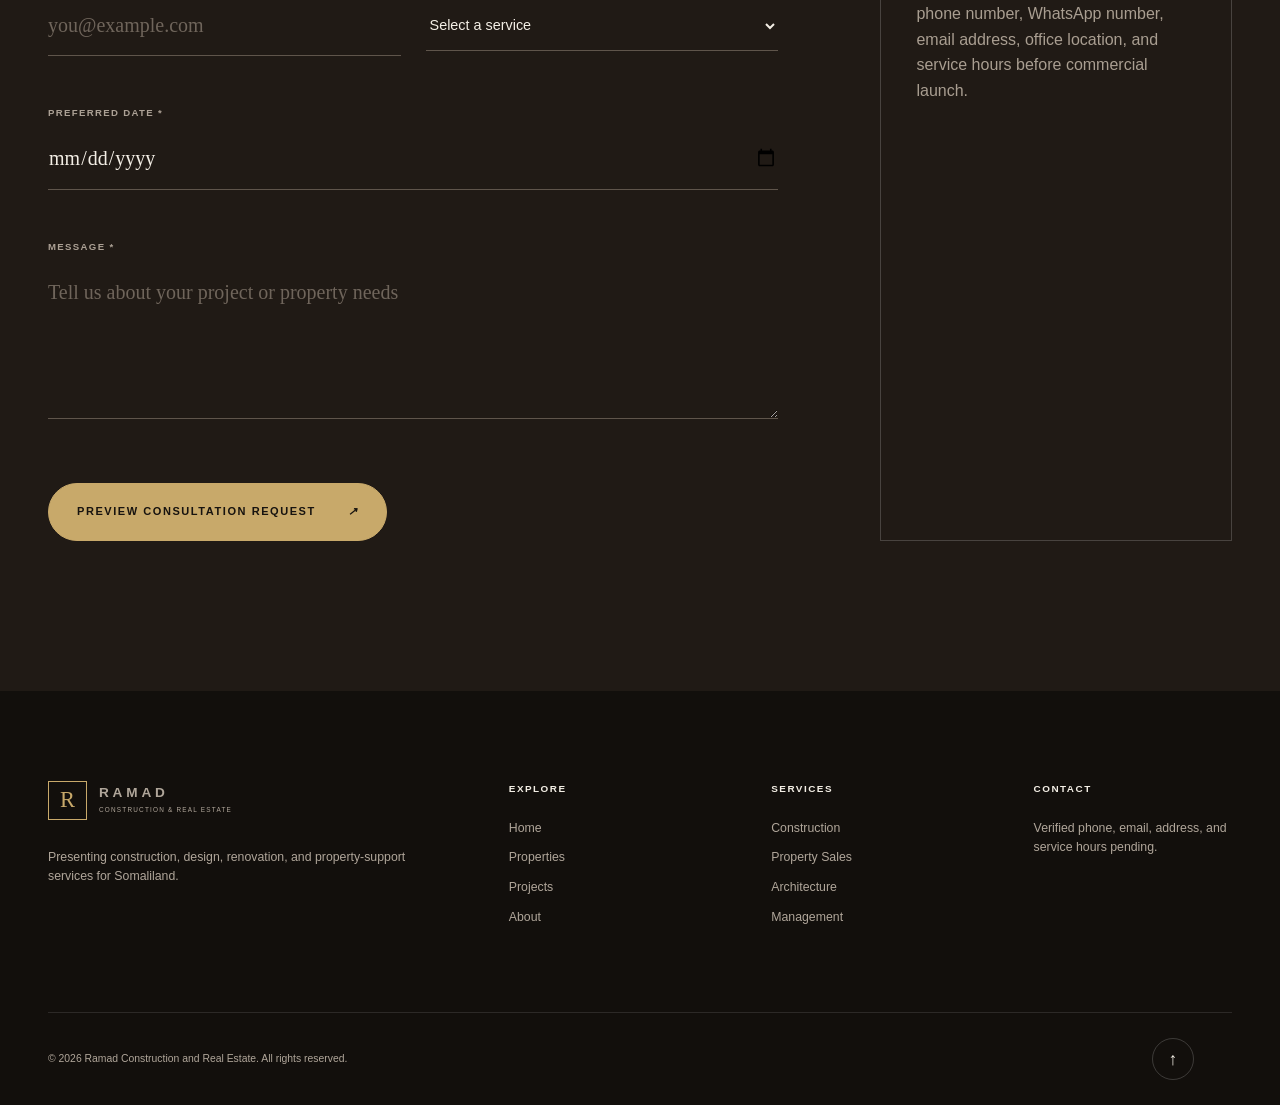
==== commit 4f26c6f4: "a11y: contain mobile menu keyboard focus" ====
--- a/index.html
+++ b/index.html
@@ -91,7 +91,7 @@
     </button>
   </header>
 
-  <div class="mobile-menu" id="mobile-menu" inert>
+  <div class="mobile-menu" id="mobile-menu" aria-hidden="true" inert>
     <div class="mobile-menu-top">
       <span class="eyebrow">Navigate</span>
       <button class="menu-close" id="menu-close" type="button" aria-label="Close menu">&times;</button>
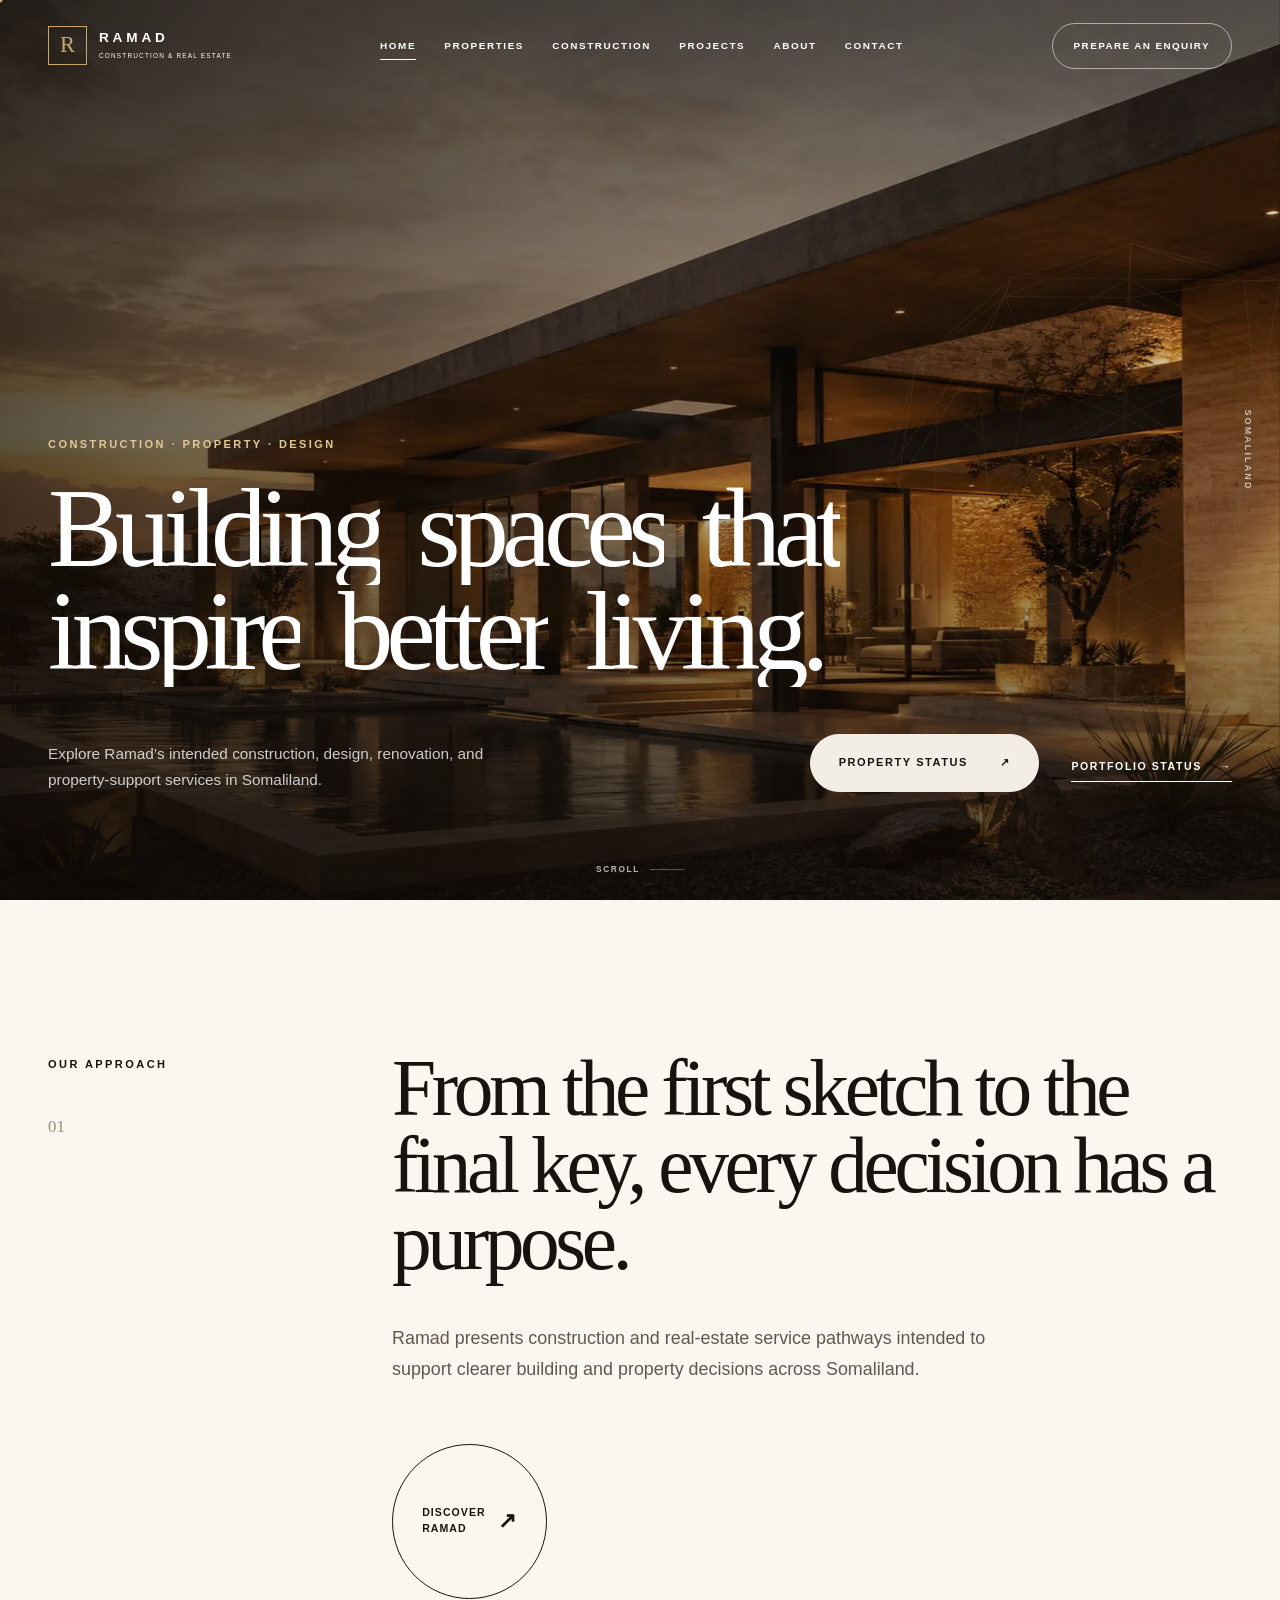
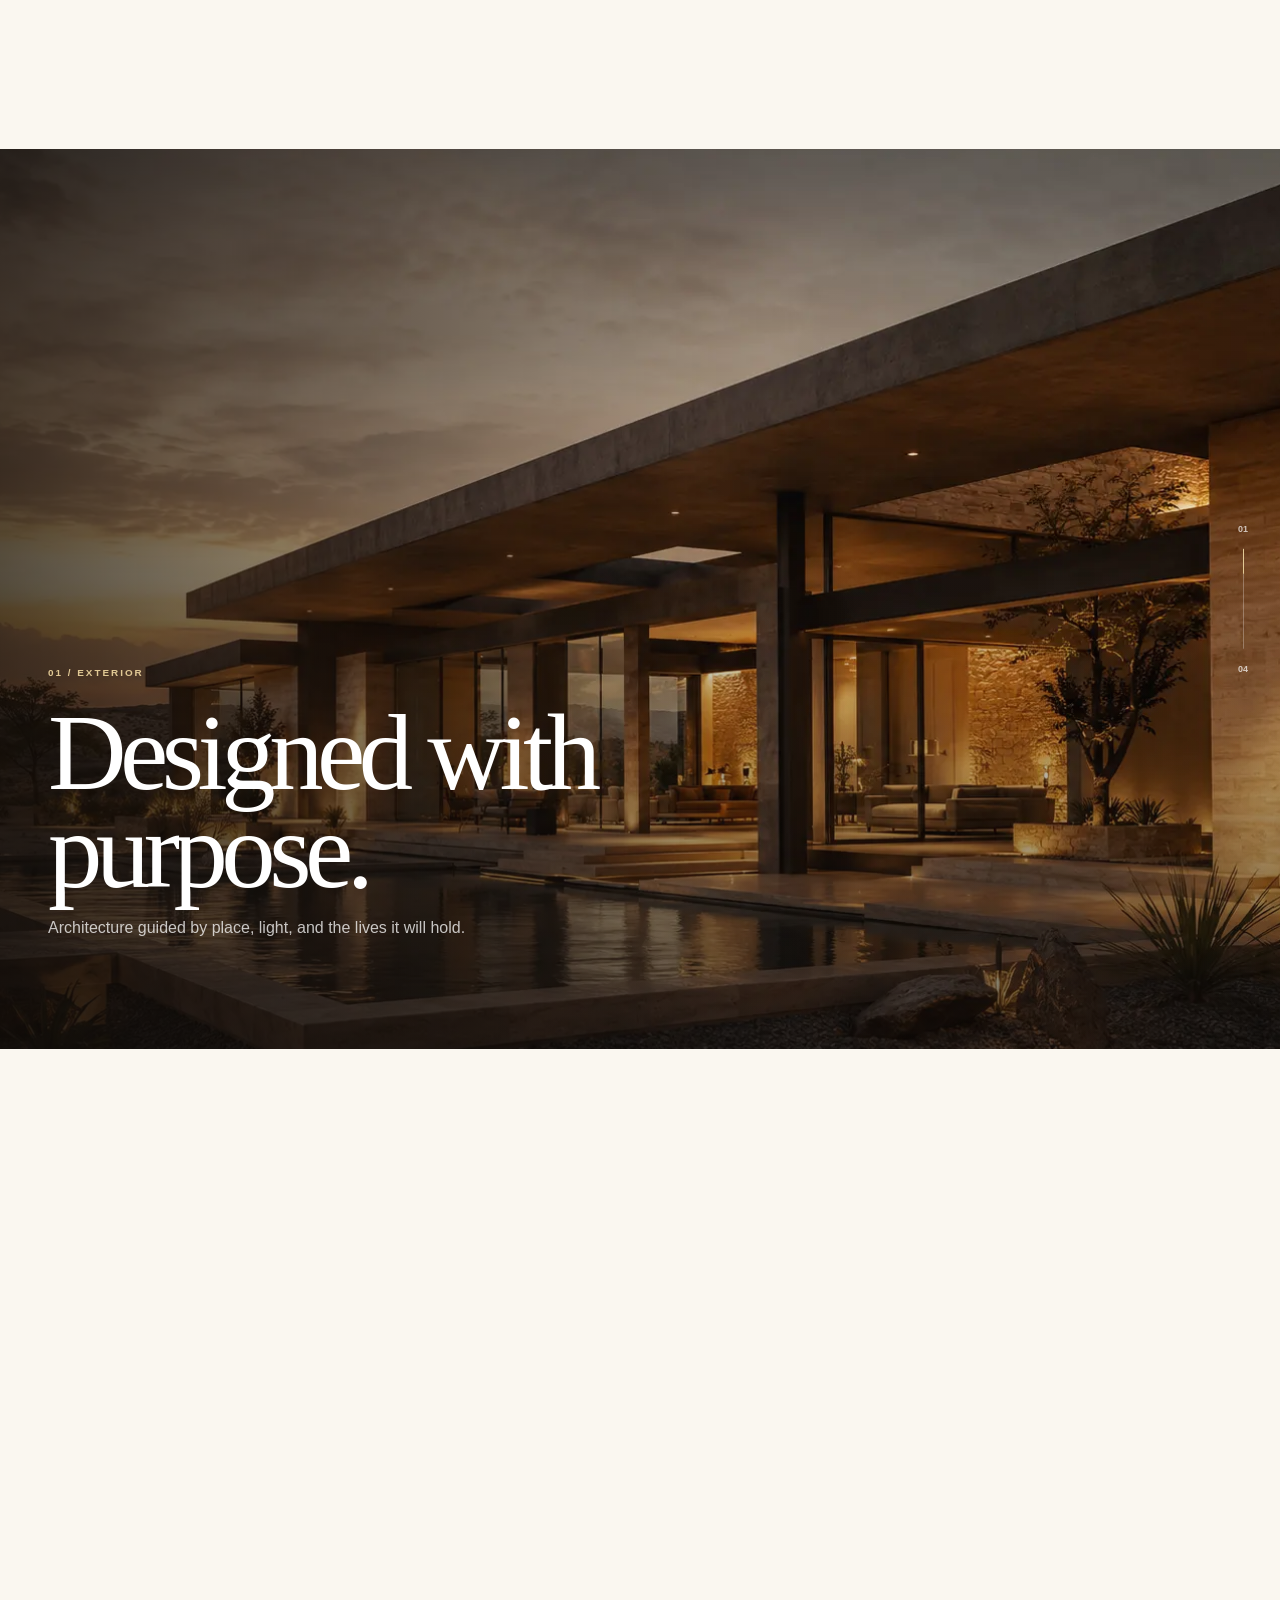
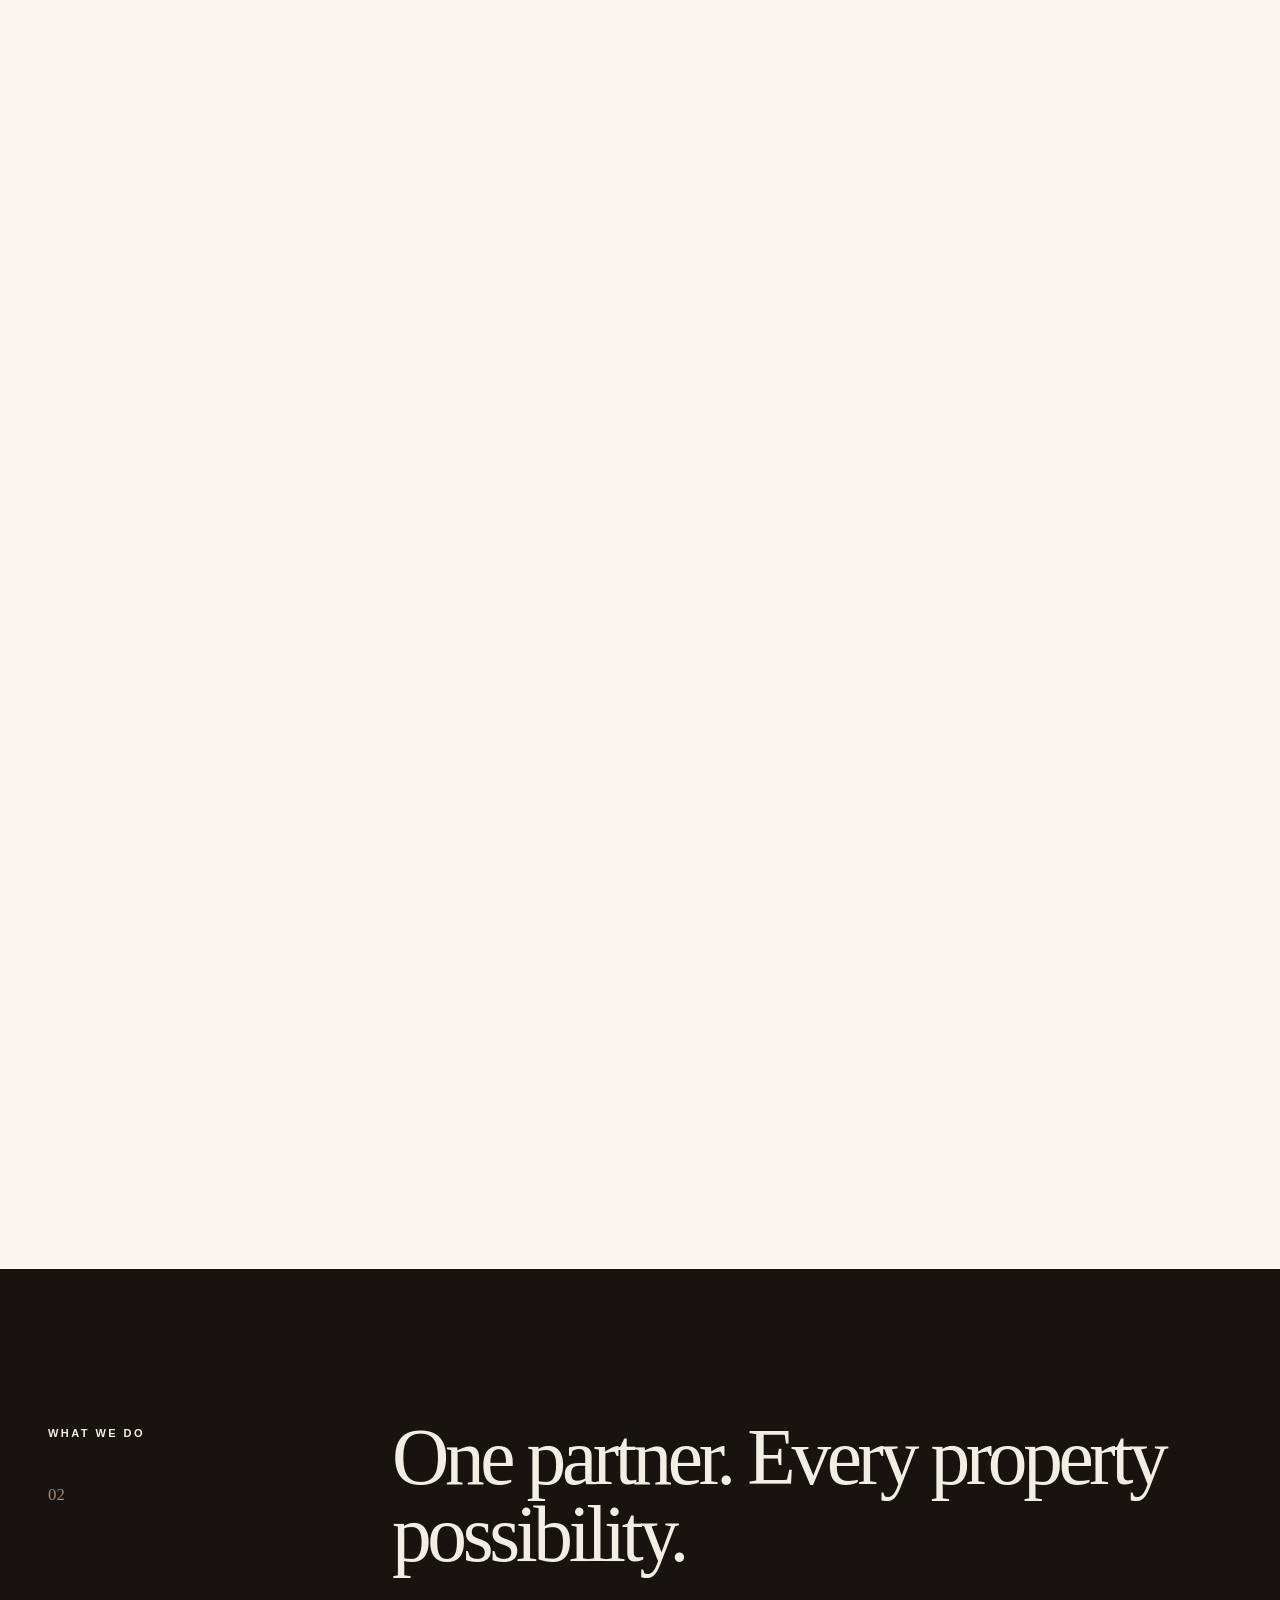
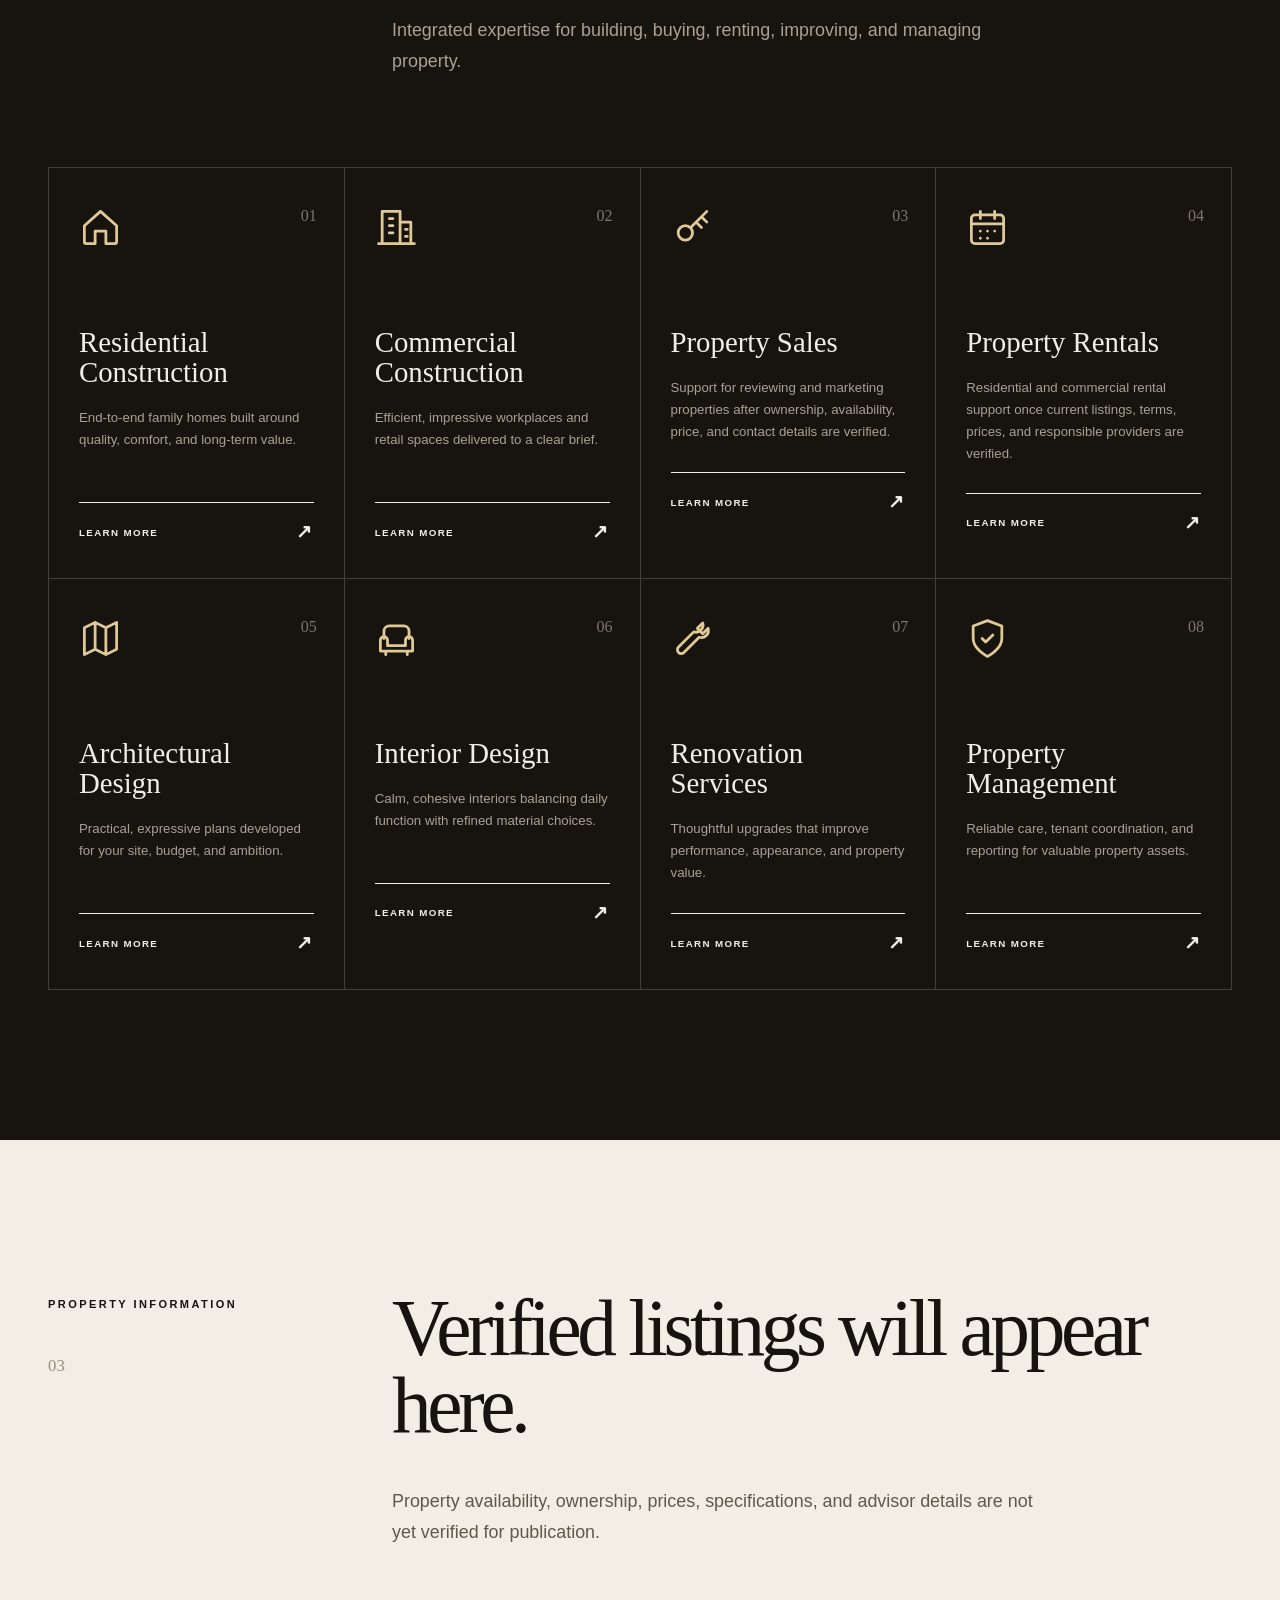
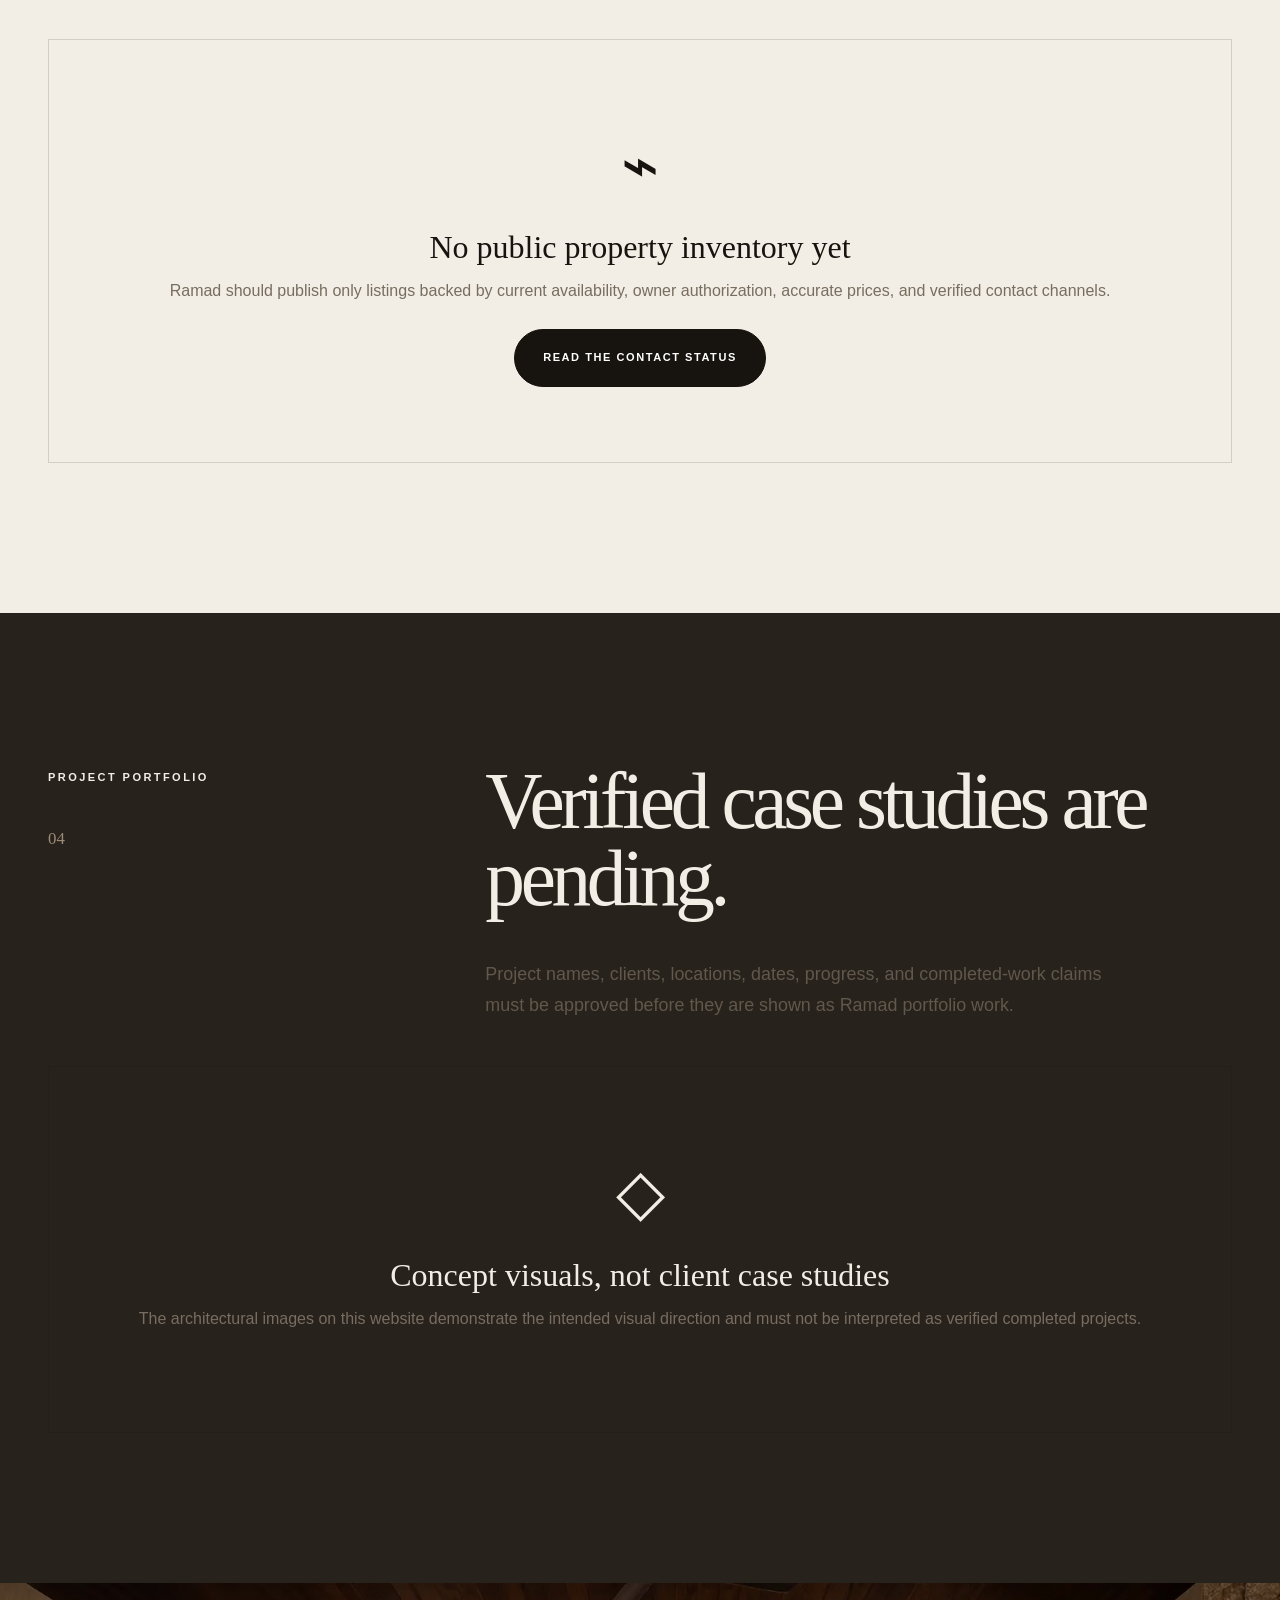
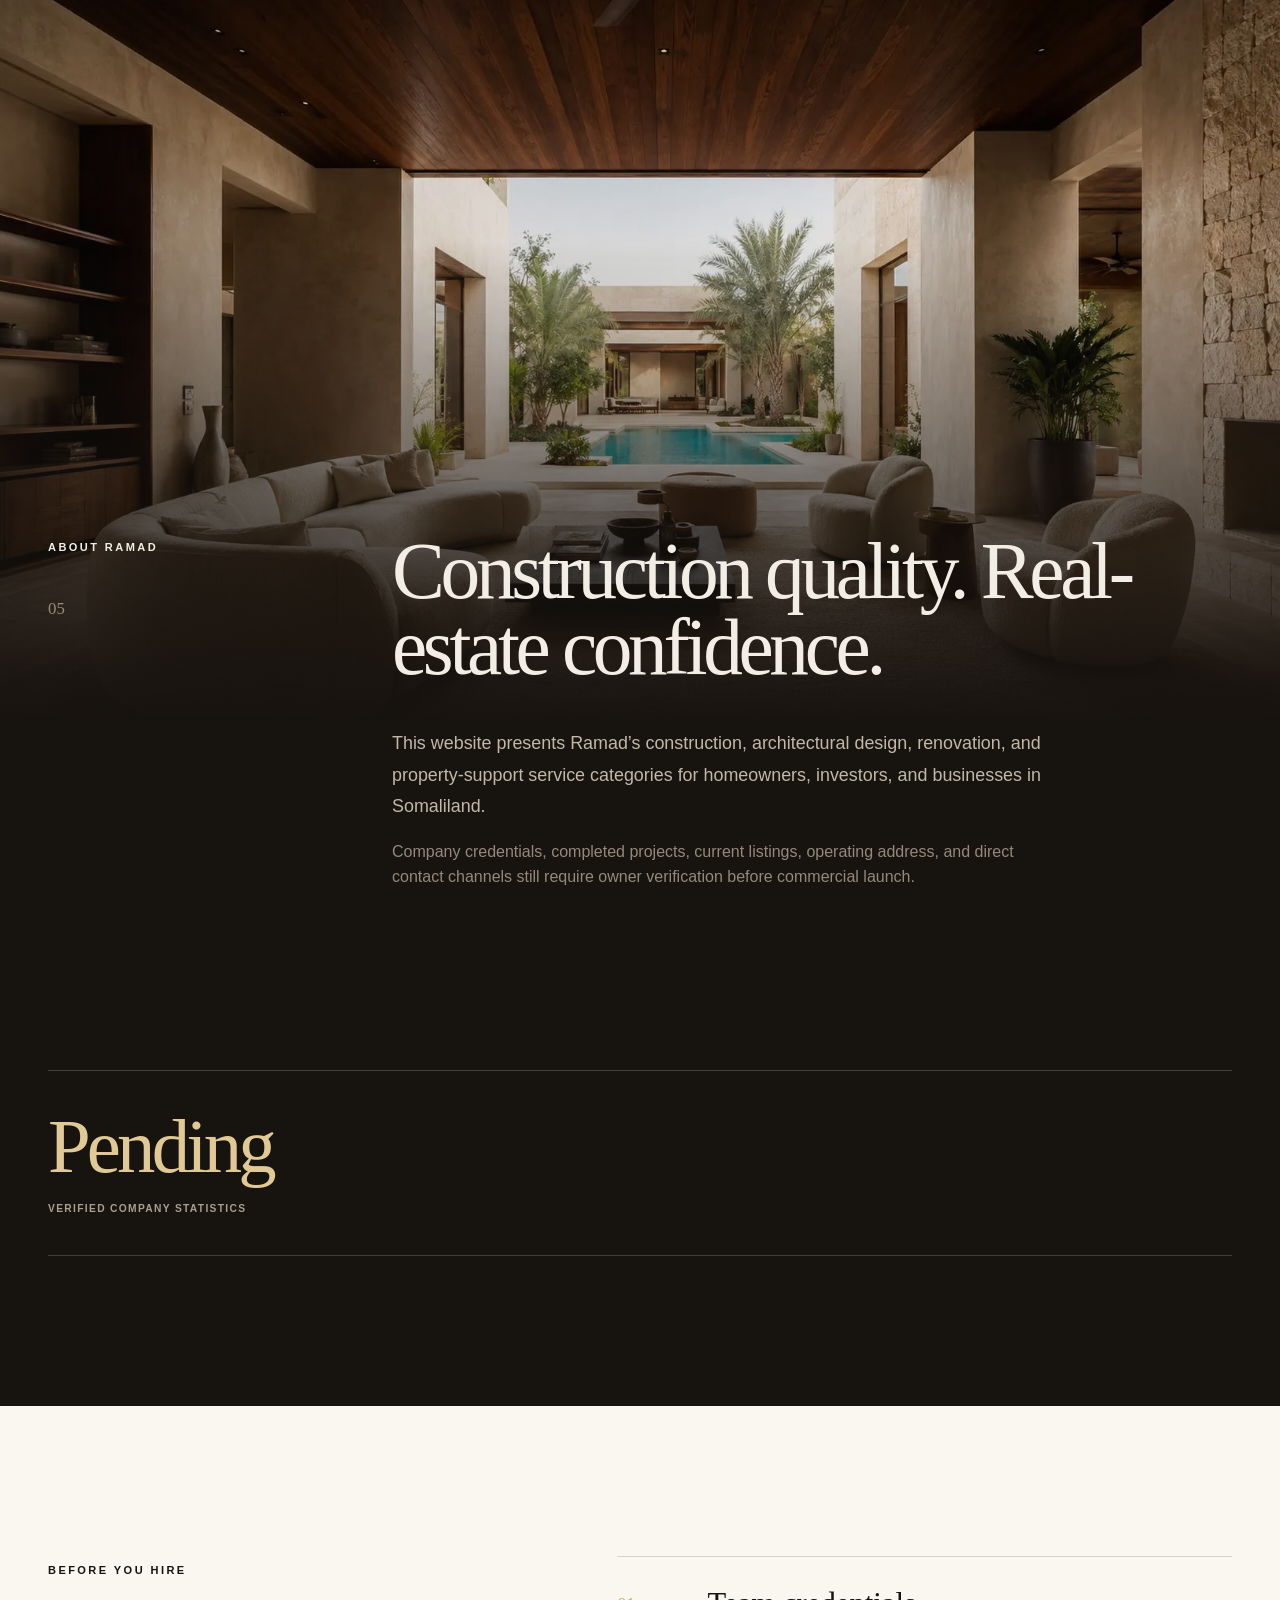
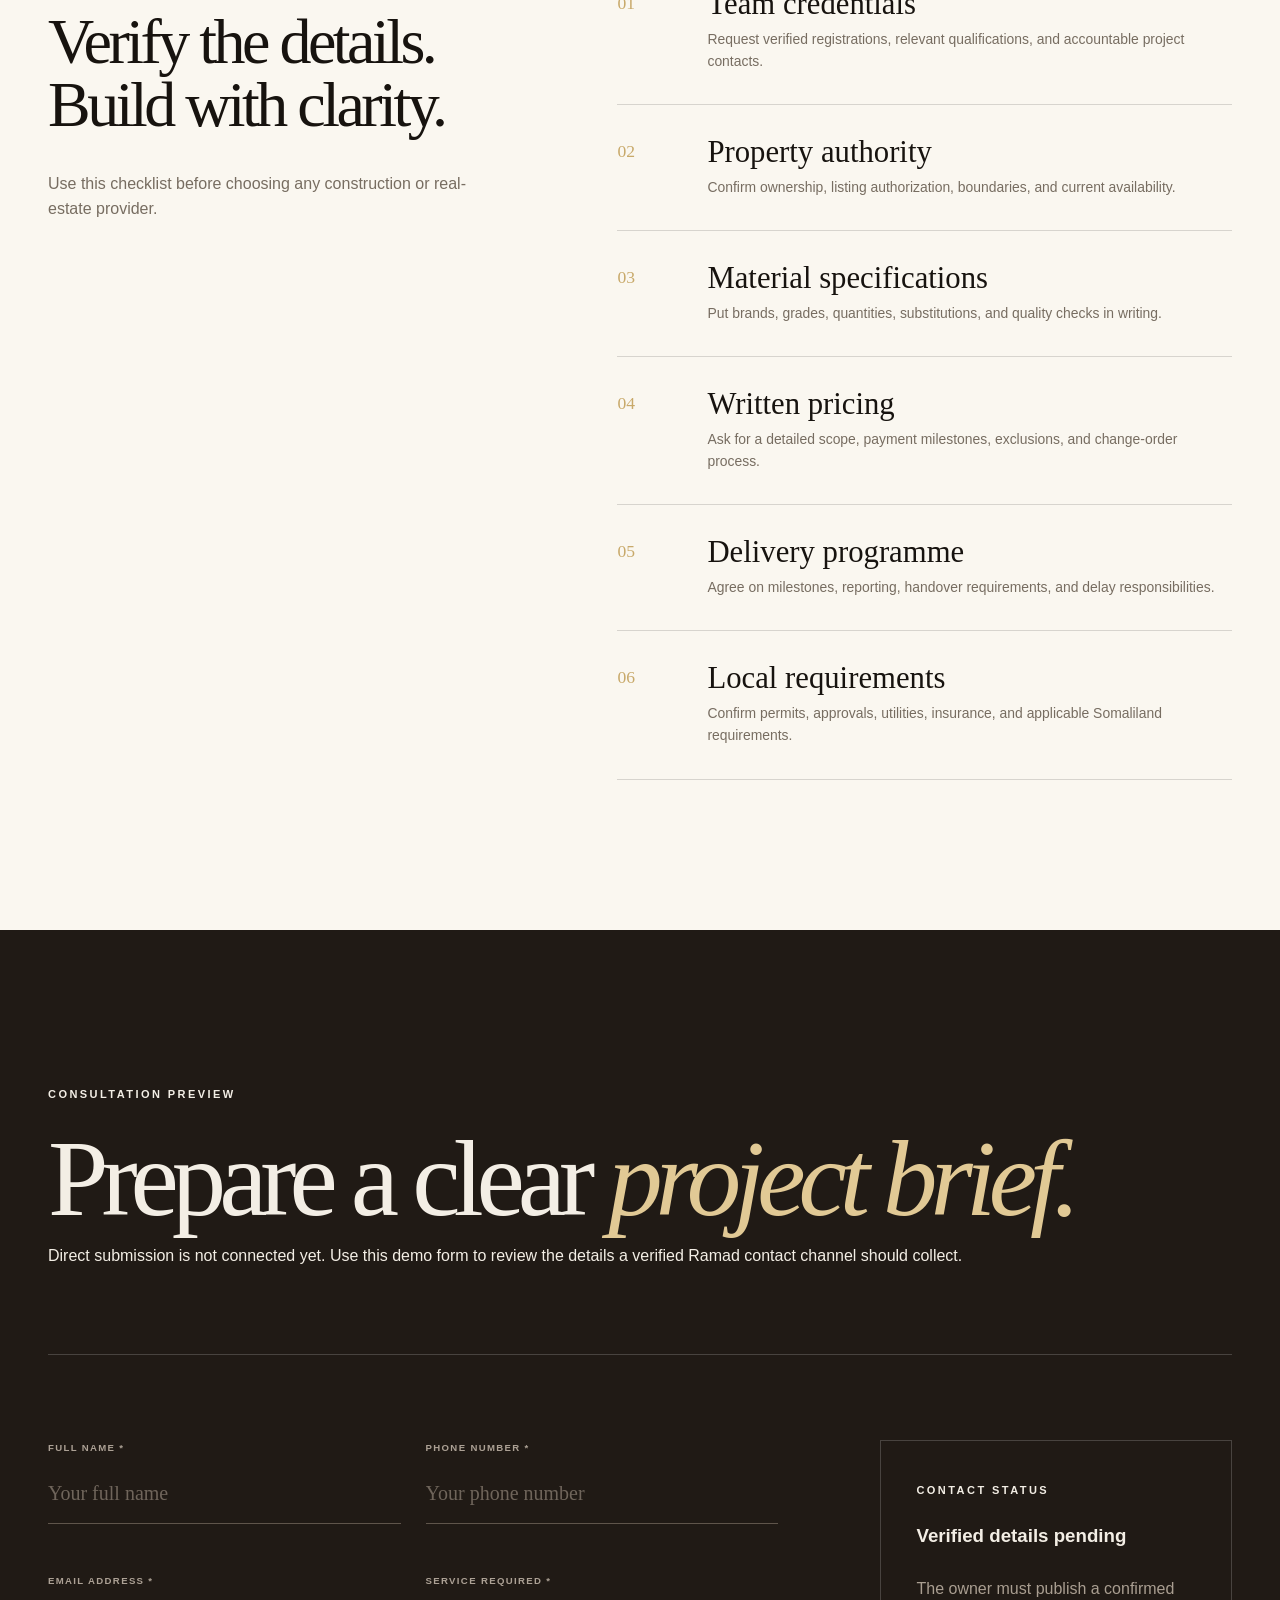
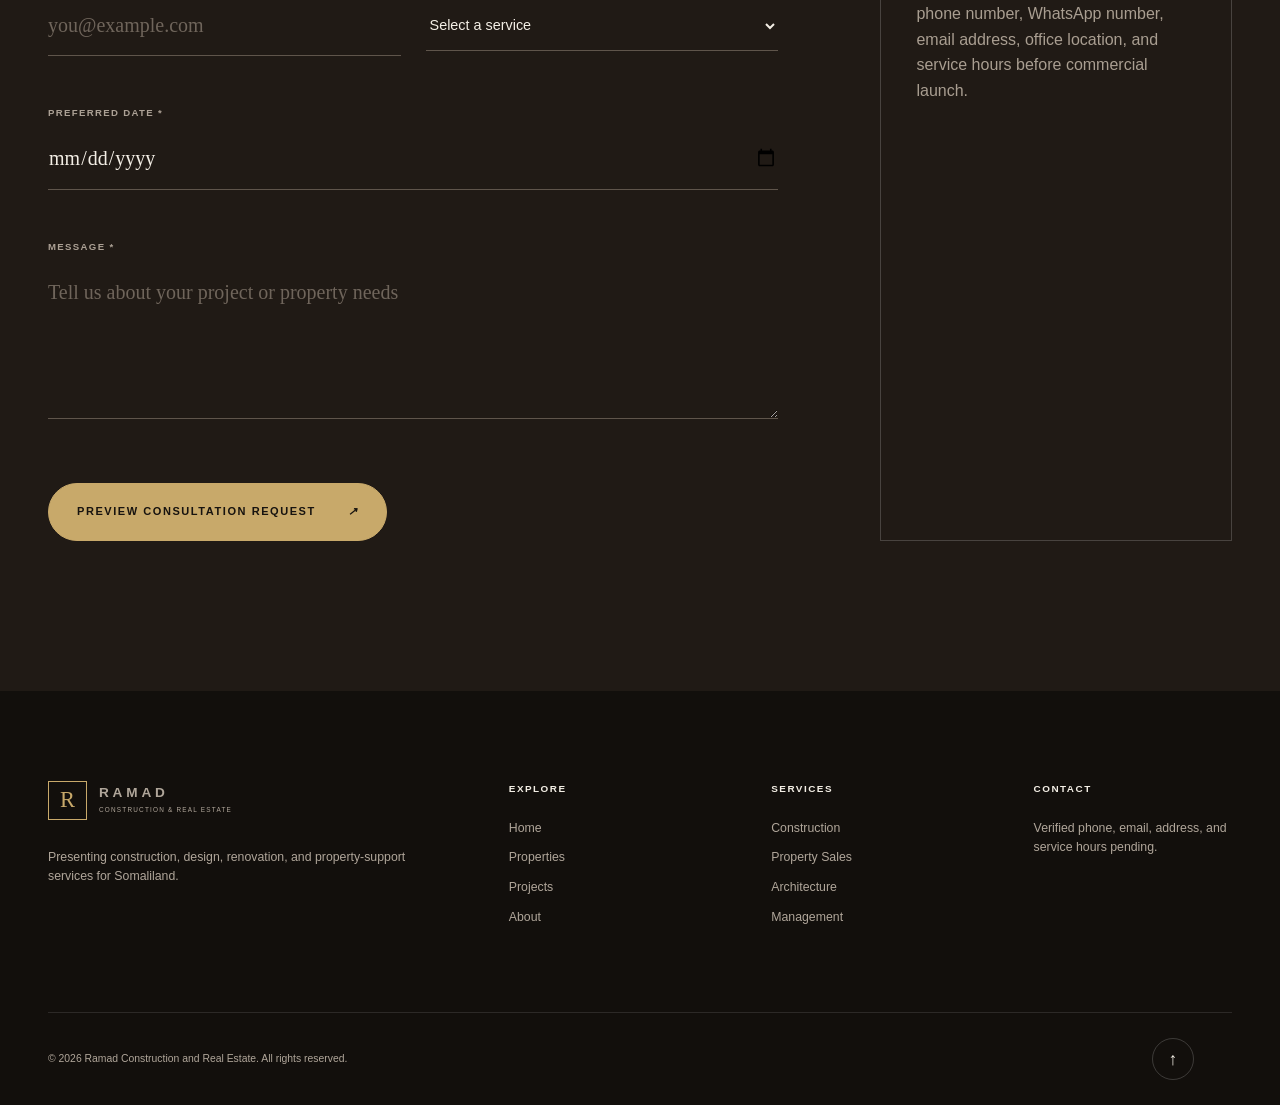
==== commit 8525ff15: "a11y: name each service link after its service and hide decorative arrows Co-Authored-By: Claude Opu" ====
--- a/index.html
+++ b/index.html
@@ -192,42 +192,42 @@
           <article class="service-card reveal-up">
             <svg aria-hidden="true"><use href="assets/icons/sprite.svg#home"></use></svg><span>01</span>
             <h3>Residential Construction</h3><p>End-to-end family homes built around quality, comfort, and long-term value.</p>
-            <a class="service-link" href="#contact" data-service="Residential Construction">Learn More <i>↗</i></a>
+            <a class="service-link" href="#contact" data-service="Residential Construction">Learn More<span class="visually-hidden"> about Residential Construction: start a consultation brief</span> <i aria-hidden="true">↗</i></a>
           </article>
           <article class="service-card reveal-up">
             <svg aria-hidden="true"><use href="assets/icons/sprite.svg#building"></use></svg><span>02</span>
             <h3>Commercial Construction</h3><p>Efficient, impressive workplaces and retail spaces delivered to a clear brief.</p>
-            <a class="service-link" href="#contact" data-service="Commercial Construction">Learn More <i>↗</i></a>
+            <a class="service-link" href="#contact" data-service="Commercial Construction">Learn More<span class="visually-hidden"> about Commercial Construction: start a consultation brief</span> <i aria-hidden="true">↗</i></a>
           </article>
           <article class="service-card reveal-up">
             <svg aria-hidden="true"><use href="assets/icons/sprite.svg#key"></use></svg><span>03</span>
             <h3>Property Sales</h3><p>Support for reviewing and marketing properties after ownership, availability, price, and contact details are verified.</p>
-            <a class="service-link" href="#contact" data-service="Property Sales">Learn More <i>↗</i></a>
+            <a class="service-link" href="#contact" data-service="Property Sales">Learn More<span class="visually-hidden"> about Property Sales: start a consultation brief</span> <i aria-hidden="true">↗</i></a>
           </article>
           <article class="service-card reveal-up">
             <svg aria-hidden="true"><use href="assets/icons/sprite.svg#calendar"></use></svg><span>04</span>
             <h3>Property Rentals</h3><p>Residential and commercial rental support once current listings, terms, prices, and responsible providers are verified.</p>
-            <a class="service-link" href="#contact" data-service="Property Rentals">Learn More <i>↗</i></a>
+            <a class="service-link" href="#contact" data-service="Property Rentals">Learn More<span class="visually-hidden"> about Property Rentals: start a consultation brief</span> <i aria-hidden="true">↗</i></a>
           </article>
           <article class="service-card reveal-up">
             <svg aria-hidden="true"><use href="assets/icons/sprite.svg#plan"></use></svg><span>05</span>
             <h3>Architectural Design</h3><p>Practical, expressive plans developed for your site, budget, and ambition.</p>
-            <a class="service-link" href="#contact" data-service="Architectural Design">Learn More <i>↗</i></a>
+            <a class="service-link" href="#contact" data-service="Architectural Design">Learn More<span class="visually-hidden"> about Architectural Design: start a consultation brief</span> <i aria-hidden="true">↗</i></a>
           </article>
           <article class="service-card reveal-up">
             <svg aria-hidden="true"><use href="assets/icons/sprite.svg#sofa"></use></svg><span>06</span>
             <h3>Interior Design</h3><p>Calm, cohesive interiors balancing daily function with refined material choices.</p>
-            <a class="service-link" href="#contact" data-service="Interior Design">Learn More <i>↗</i></a>
+            <a class="service-link" href="#contact" data-service="Interior Design">Learn More<span class="visually-hidden"> about Interior Design: start a consultation brief</span> <i aria-hidden="true">↗</i></a>
           </article>
           <article class="service-card reveal-up">
             <svg aria-hidden="true"><use href="assets/icons/sprite.svg#tools"></use></svg><span>07</span>
             <h3>Renovation Services</h3><p>Thoughtful upgrades that improve performance, appearance, and property value.</p>
-            <a class="service-link" href="#contact" data-service="Renovation Services">Learn More <i>↗</i></a>
+            <a class="service-link" href="#contact" data-service="Renovation Services">Learn More<span class="visually-hidden"> about Renovation Services: start a consultation brief</span> <i aria-hidden="true">↗</i></a>
           </article>
           <article class="service-card reveal-up">
             <svg aria-hidden="true"><use href="assets/icons/sprite.svg#shield"></use></svg><span>08</span>
             <h3>Property Management</h3><p>Reliable care, tenant coordination, and reporting for valuable property assets.</p>
-            <a class="service-link" href="#contact" data-service="Property Management">Learn More <i>↗</i></a>
+            <a class="service-link" href="#contact" data-service="Property Management">Learn More<span class="visually-hidden"> about Property Management: start a consultation brief</span> <i aria-hidden="true">↗</i></a>
           </article>
         </div>
       </div>
--- a/style.css
+++ b/style.css
@@ -274,45 +274,6 @@
 .service-link i { font-family: var(--serif); font-size: 1.2rem; font-style: normal; }
 
 .properties-section { background: var(--cream); }
-.property-filters { display: grid; grid-template-columns: 1.25fr 1.1fr 1fr 1fr 1fr auto; align-items: end; border: 1px solid var(--line); background: rgba(255,255,255,.38); }
-.property-filters label { display: grid; gap: 8px; border-right: 1px solid var(--line); padding: 17px 18px 14px; font-size: .57rem; font-weight: 700; letter-spacing: .13em; text-transform: uppercase; }
-.property-filters select { width: 100%; border: 0; outline: 0; color: var(--ink); background: transparent; font-size: .82rem; text-transform: none; cursor: pointer; }
-.filter-reset { height: 100%; border: 0; padding: 0 22px; color: var(--cream); background: var(--ink); font-size: .61rem; font-weight: 700; letter-spacing: .12em; text-transform: uppercase; cursor: pointer; transition: background .3s ease; }
-.filter-reset:hover { background: #40362c; }
-.result-bar { display: flex; align-items: center; justify-content: space-between; border-bottom: 1px solid var(--line); padding: 27px 0 14px; color: #776d61; font-size: .7rem; letter-spacing: .08em; text-transform: uppercase; }
-.result-bar p { margin: 0; }
-.result-bar strong { color: var(--ink); }
-.result-bar span::before { display: inline-block; width: 6px; height: 6px; margin-right: 7px; border-radius: 50%; background: #447a5b; content: ""; }
-.properties-grid { display: grid; grid-template-columns: repeat(2, 1fr); gap: 58px 30px; margin-top: 45px; }
-.property-card { position: relative; min-width: 0; perspective: 1100px; }
-.property-card-inner { background: rgba(255,255,255,.35); transform-style: preserve-3d; transition: transform .18s ease-out, box-shadow .35s ease; }
-.property-card:hover .property-card-inner { box-shadow: 0 24px 60px rgba(40,31,22,.12); }
-.property-image { position: relative; aspect-ratio: 1.42; overflow: hidden; background: var(--sand); }
-.property-image > img { width: 100%; height: 100%; object-fit: cover; transition: transform 1s cubic-bezier(.19,1,.22,1); }
-.property-card:hover .property-image > img { transform: scale(1.06); }
-.property-badge { position: absolute; top: 18px; left: 18px; border: 1px solid rgba(255,255,255,.5); padding: 7px 11px; color: #fff; background: rgba(20,15,11,.42); font-size: .55rem; font-weight: 700; letter-spacing: .14em; backdrop-filter: blur(8px); }
-.favorite-button { position: absolute; top: 17px; right: 17px; display: grid; width: 40px; aspect-ratio: 1; place-items: center; border: 1px solid rgba(255,255,255,.55); border-radius: 50%; color: #fff; background: rgba(20,15,11,.35); cursor: pointer; backdrop-filter: blur(8px); transition: color .3s ease, background .3s ease, transform .3s ease; }
-.favorite-button svg { width: 18px; height: 18px; }
-.favorite-button.active { color: #fff; background: #8e342b; }
-.favorite-button:hover { transform: scale(1.08); }
-.quick-view { position: absolute; bottom: 18px; left: 50%; min-width: 132px; border: 0; border-radius: 999px; padding: 12px 17px; color: var(--ink); background: rgba(255,255,255,.91); font-size: .57rem; font-weight: 700; letter-spacing: .12em; text-transform: uppercase; opacity: 0; cursor: pointer; transform: translate(-50%, 12px); transition: opacity .35s ease, transform .35s ease; }
-.property-card:hover .quick-view, .quick-view:focus-visible { opacity: 1; transform: translate(-50%, 0); }
-.property-info { padding: 28px; }
-.property-meta-top { display: flex; align-items: flex-start; justify-content: space-between; gap: 20px; }
-.property-info h3 { margin: 0 0 6px; font-family: var(--serif); font-size: clamp(1.55rem, 2.3vw, 2.15rem); font-weight: 400; letter-spacing: -.025em; }
-.property-location { margin: 0; color: #776d61; font-size: .72rem; letter-spacing: .07em; text-transform: uppercase; }
-.property-price { flex: 0 0 auto; font-family: var(--serif); font-size: 1.25rem; }
-.property-specs { display: grid; grid-template-columns: repeat(4, 1fr); margin: 25px 0 0; border-top: 1px solid var(--line); border-bottom: 1px solid var(--line); }
-.property-specs div { padding: 16px 9px; border-right: 1px solid var(--line); }
-.property-specs div:first-child { padding-left: 0; }
-.property-specs div:last-child { border-right: 0; }
-.property-specs dt { color: #8d8173; font-size: .55rem; font-weight: 700; letter-spacing: .1em; text-transform: uppercase; }
-.property-specs dd { margin: 4px 0 0; font-family: var(--serif); font-size: 1rem; }
-.property-actions { display: flex; align-items: center; justify-content: space-between; margin-top: 21px; }
-.property-type { color: #776d61; font-size: .62rem; font-weight: 700; letter-spacing: .11em; text-transform: uppercase; }
-.view-property { display: inline-flex; align-items: center; gap: 13px; border: 0; padding: 0 0 5px; background: transparent; font-size: .62rem; font-weight: 700; letter-spacing: .12em; text-transform: uppercase; cursor: pointer; }
-.view-property span { display: grid; width: 30px; aspect-ratio: 1; place-items: center; border: 1px solid var(--ink); border-radius: 50%; transition: color .3s ease, background .3s ease; }
-.view-property:hover span { color: #fff; background: var(--ink); }
 .empty-state { border: 1px solid var(--line); margin-top: 45px; padding: 75px 20px; text-align: center; }
 .empty-state > span { font-family: var(--serif); font-size: 4rem; }
 .empty-state h3 { margin: 5px 0; font-family: var(--serif); font-size: 2rem; font-weight: 400; }
@@ -321,32 +282,6 @@
 .projects-section { color: var(--cream); background: var(--ink-soft); }
 .projects-heading { display: grid; grid-template-columns: 1fr 2fr; gap: 5vw; }
 .projects-heading .display-title { max-width: 750px; }
-.project-filters { grid-column: 2; display: flex; flex-wrap: wrap; gap: 9px; margin: 36px 0 70px; }
-.project-filters button { border: 1px solid var(--white-line); border-radius: 999px; padding: 10px 17px; color: #aea397; background: transparent; font-size: .58rem; font-weight: 700; letter-spacing: .12em; text-transform: uppercase; cursor: pointer; transition: color .3s ease, background .3s ease; }
-.project-filters button:hover, .project-filters button.active { color: var(--ink); background: var(--gold); border-color: var(--gold); }
-.projects-list { border-top: 1px solid var(--white-line); }
-.project-row { display: grid; grid-template-columns: 1.35fr 1fr; gap: clamp(30px, 5vw, 80px); align-items: center; border-bottom: 1px solid var(--white-line); padding: 36px 0; transition: opacity .35s ease; }
-.project-row[hidden] { display: none; }
-.project-image { position: relative; aspect-ratio: 1.7; overflow: hidden; }
-.project-image img { width: 100%; height: 100%; object-fit: cover; transition: transform .8s cubic-bezier(.19,1,.22,1); }
-.project-row:hover .project-image img { transform: scale(1.04); }
-.project-number { position: absolute; top: 18px; left: 18px; color: #fff; font-family: var(--serif); font-size: 1rem; }
-.project-copy > span { color: var(--gold-light); font-size: .59rem; font-weight: 700; letter-spacing: .16em; text-transform: uppercase; }
-.project-copy h3 { margin: 15px 0; font-family: var(--serif); font-size: clamp(2.3rem, 4vw, 4.5rem); font-weight: 400; letter-spacing: -.045em; line-height: .95; }
-.project-copy p { max-width: 510px; margin: 0 0 22px; color: #aaa094; font-size: .9rem; }
-.project-copy .text-link { color: var(--cream); }
-.comparison-block { display: grid; grid-template-columns: .6fr 1.4fr; gap: 5vw; align-items: center; margin-top: 120px; }
-.comparison-copy h3 { max-width: 360px; margin: 18px 0 25px; font-family: var(--serif); font-size: clamp(2.6rem, 4vw, 4.5rem); font-weight: 400; letter-spacing: -.045em; line-height: .96; }
-.comparison-copy p:last-child { color: #aaa094; }
-.comparison { position: relative; aspect-ratio: 1.65; overflow: hidden; background: #000; }
-.comparison > img, .comparison-before, .comparison-before img { width: 100%; height: 100%; object-fit: cover; }
-.comparison-before { position: absolute; inset: 0; width: 50%; overflow: hidden; }
-.comparison-before img { width: calc(var(--comparison-width, 200%)); max-width: none; }
-.comparison input { position: absolute; z-index: 4; inset: 0; width: 100%; height: 100%; margin: 0; cursor: ew-resize; opacity: 0; }
-.comparison-handle { position: absolute; z-index: 3; top: 0; bottom: 0; left: 50%; width: 1px; background: #fff; pointer-events: none; }
-.comparison-handle i { position: absolute; top: 50%; left: 50%; display: grid; width: 52px; aspect-ratio: 1; place-items: center; border: 1px solid #fff; border-radius: 50%; color: var(--ink); background: rgba(255,255,255,.9); font-style: normal; transform: translate(-50%,-50%); }
-.compare-label { position: absolute; z-index: 2; top: 18px; border: 1px solid rgba(255,255,255,.5); padding: 7px 10px; color: #fff; background: rgba(0,0,0,.25); font-size: .55rem; font-weight: 700; letter-spacing: .13em; }
-.before-label { left: 18px; }.after-label { right: 18px; }
 
 .about-section { position: relative; min-height: 1100px; overflow: hidden; color: var(--cream); background: var(--ink); }
 .about-media { position: absolute; inset: 0 0 auto; height: 52%; }
@@ -403,21 +338,7 @@
 .form-success strong { color: var(--gold-light); font-family: var(--serif); font-size: 1.3rem; }
 .contact-aside { display: grid; gap: 24px; }
 .contact-card { border: 1px solid var(--white-line); padding: 35px; }
-.contact-card > a:not(.whatsapp-button) { display: block; margin-top: 20px; font-family: var(--serif); font-size: 1.35rem; }
 .contact-card > p { margin: 25px 0; color: #a99e91; }
-.whatsapp-button { display: flex; align-items: center; justify-content: center; gap: 12px; border-radius: 2px; padding: 15px 17px; color: #fff; background: #225f43; font-size: .66rem; font-weight: 700; letter-spacing: .11em; text-transform: uppercase; }
-.whatsapp-button svg { width: 20px; height: 20px; }
-.map-card { position: relative; min-height: 290px; overflow: hidden; color: var(--ink); background: #d5cbb9; }
-.map-grid { position: absolute; inset: -40px; background-image: linear-gradient(rgba(67,55,42,.08) 1px, transparent 1px), linear-gradient(90deg, rgba(67,55,42,.08) 1px, transparent 1px); background-size: 25px 25px; transition: transform .45s ease; }
-.map-road { position: absolute; left: -20%; width: 145%; height: 24px; background: #ede7dc; box-shadow: 0 0 0 1px rgba(100,85,69,.12); }
-.road-one { top: 43%; transform: rotate(-12deg); }.road-two { top: 60%; transform: rotate(30deg); }
-.map-pin { position: absolute; top: 50%; left: 50%; display: grid; justify-items: center; transform: translate(-50%,-50%); }
-.map-pin span { display: grid; width: 49px; aspect-ratio: 1; place-items: center; border: 3px solid #fff; border-radius: 50% 50% 50% 0; color: var(--gold-light); background: var(--ink); box-shadow: 0 8px 20px rgba(0,0,0,.2); font-family: var(--serif); font-size: 1.5rem; transform: rotate(-45deg); }
-.map-pin span::first-letter { transform: rotate(45deg); }
-.map-pin i { margin-top: 15px; padding: 5px 9px; background: rgba(250,247,240,.88); font-size: .53rem; font-weight: 700; font-style: normal; letter-spacing: .12em; white-space: nowrap; }
-.map-controls { position: absolute; top: 15px; right: 15px; display: grid; box-shadow: 0 4px 15px rgba(0,0,0,.12); }
-.map-controls button { width: 36px; height: 36px; border: 0; border-bottom: 1px solid #ddd4c5; background: var(--paper); font-size: 1.2rem; cursor: pointer; }
-.map-card > a { position: absolute; right: 15px; bottom: 15px; padding: 9px 12px; color: #fff; background: var(--ink); font-size: .58rem; font-weight: 700; letter-spacing: .09em; text-transform: uppercase; }
 
 .site-footer { color: #b0a69a; background: #120f0c; }
 .footer-top { display: grid; grid-template-columns: 2fr repeat(3, 1fr); gap: 5vw; padding: 90px 0 75px; }
@@ -431,41 +352,6 @@
 .back-top { display: grid; width: 42px; aspect-ratio: 1; place-items: center; border: 1px solid var(--white-line); border-radius: 50%; color: var(--cream); background: transparent; font-size: 1.1rem; cursor: pointer; transition: color .3s ease, background .3s ease; }
 .back-top:hover { color: var(--ink); background: var(--gold); }
 
-.property-modal { width: 100%; max-width: none; height: 100%; max-height: none; margin: 0; border: 0; padding: 0; background: var(--paper); }
-.property-modal::backdrop { background: rgba(14,10,7,.75); backdrop-filter: blur(6px); }
-.modal-shell { display: grid; min-height: 100%; grid-template-columns: 1.12fr .88fr; }
-.modal-close { position: fixed; z-index: 10; top: 22px; right: 22px; display: grid; width: 48px; aspect-ratio: 1; place-items: center; border: 1px solid rgba(23,19,15,.2); border-radius: 50%; color: var(--ink); background: rgba(250,247,240,.9); font-family: var(--serif); font-size: 2rem; cursor: pointer; backdrop-filter: blur(12px); }
-.modal-gallery { position: sticky; top: 0; height: 100vh; overflow: hidden; background: var(--ink); }
-.modal-gallery > img { width: 100%; height: 100%; object-fit: cover; }
-.modal-gallery::after { position: absolute; inset: auto 0 0; height: 30%; background: linear-gradient(transparent, rgba(0,0,0,.6)); content: ""; pointer-events: none; }
-.gallery-nav { position: absolute; z-index: 2; top: 50%; display: grid; width: 48px; aspect-ratio: 1; place-items: center; border: 1px solid rgba(255,255,255,.5); border-radius: 50%; color: #fff; background: rgba(0,0,0,.25); cursor: pointer; transform: translateY(-50%); backdrop-filter: blur(7px); }
-.gallery-prev { left: 22px; }.gallery-next { right: 22px; }
-.gallery-count { position: absolute; z-index: 2; bottom: 28px; left: 28px; color: #fff; font-size: .6rem; font-weight: 700; letter-spacing: .17em; }
-.gallery-dots { position: absolute; z-index: 2; right: 28px; bottom: 28px; display: flex; gap: 8px; }
-.gallery-dots button { width: 31px; height: 3px; border: 0; padding: 0; background: rgba(255,255,255,.35); cursor: pointer; }
-.gallery-dots button.active { background: #fff; }
-.modal-details { align-self: start; padding: 95px clamp(35px,5vw,86px) 55px; }
-.modal-heading { display: flex; align-items: flex-end; justify-content: space-between; gap: 25px; border-bottom: 1px solid var(--line); padding-bottom: 35px; }
-.property-status { display: inline-block; margin-bottom: 17px; padding: 7px 10px; color: #fff; background: var(--ink); font-size: .55rem; font-weight: 700; letter-spacing: .14em; }
-.modal-heading h2 { max-width: 500px; margin: 0 0 8px; font-family: var(--serif); font-size: clamp(2.7rem, 4vw, 5rem); font-weight: 400; letter-spacing: -.05em; line-height: .93; }
-.modal-heading p { margin: 0; color: #766c60; font-size: .75rem; letter-spacing: .07em; text-transform: uppercase; }
-.modal-heading > strong { flex: 0 0 auto; font-family: var(--serif); font-size: 1.7rem; font-weight: 400; }
-.modal-description { margin: 33px 0; color: #5f574d; line-height: 1.8; }
-.modal-specs { margin: 0 0 35px; }
-.amenities { border-top: 1px solid var(--line); padding-top: 27px; }
-.amenities h3 { margin: 0 0 18px; font-family: var(--serif); font-size: 1.5rem; font-weight: 400; }
-.amenities ul { display: grid; grid-template-columns: 1fr 1fr; gap: 10px 20px; margin: 0; padding: 0; list-style: none; }
-.amenities li { color: #625a50; font-size: .78rem; }
-.amenities li::before { margin-right: 9px; color: var(--gold); content: "✓"; }
-.agent-card { display: flex; align-items: center; gap: 16px; margin: 35px 0; border: 1px solid var(--line); padding: 18px; }
-.agent-avatar { display: grid; width: 53px; aspect-ratio: 1; place-items: center; border-radius: 50%; color: var(--gold-light); background: var(--ink); font-family: var(--serif); }
-.agent-card span, .agent-card strong, .agent-card a { display: block; }
-.agent-card span { color: #897e70; font-size: .56rem; font-weight: 700; letter-spacing: .1em; text-transform: uppercase; }
-.agent-card strong { font-family: var(--serif); font-size: 1.15rem; font-weight: 400; }
-.agent-card a { color: #645b51; font-size: .73rem; }
-.modal-actions { display: grid; grid-template-columns: 1fr 1fr; gap: 12px; }
-.modal-actions .button { gap: 8px; }
-
 .toast { position: fixed; z-index: 3000; right: 24px; bottom: 24px; max-width: min(360px, calc(100vw - 48px)); padding: 15px 19px; color: var(--cream); background: var(--ink); box-shadow: 0 15px 40px rgba(0,0,0,.2); font-size: .8rem; opacity: 0; pointer-events: none; transform: translateY(20px); transition: opacity .3s ease, transform .3s ease; }
 .toast.show { opacity: 1; transform: none; }
 
@@ -487,9 +373,6 @@
   .header-cta { margin-left: auto; }
   .menu-toggle { display: block; }
   .services-grid { grid-template-columns: repeat(2, 1fr); }
-  .property-filters { grid-template-columns: repeat(3, 1fr); }
-  .property-filters label:nth-child(3) { border-right: 0; }
-  .filter-reset { min-height: 64px; }
   .about-grid { padding-top: 360px; }
 }
 
@@ -514,16 +397,6 @@
   .story-progress { right: 16px; }
   .services-grid { grid-template-columns: 1fr 1fr; }
   .service-card { min-height: 360px; }
-  .properties-grid { gap: 35px 18px; }
-  .property-info { padding: 22px 18px; }
-  .property-meta-top { display: grid; }
-  .property-price { grid-row: 2; }
-  .property-specs { grid-template-columns: repeat(2, 1fr); }
-  .property-specs div:nth-child(2) { border-right: 0; }
-  .property-specs div:nth-child(-n+2) { border-bottom: 1px solid var(--line); }
-  .project-filters { grid-column: 1; margin: 10px 0 50px; }
-  .project-row { grid-template-columns: 1fr; }
-  .comparison-block { grid-template-columns: 1fr; }
   .about-section { min-height: 1250px; }
   .about-grid { padding-top: 360px; }
   .stats { grid-template-columns: 1fr 1fr; margin-top: 65px; }
@@ -534,11 +407,6 @@
   .contact-grid { grid-template-columns: 1fr; }
   .footer-top { grid-template-columns: 2fr 1fr 1fr; }
   .footer-top > div:last-child { grid-column: 2 / -1; }
-  .modal-shell { grid-template-columns: 1fr; }
-  .modal-gallery { position: relative; height: 52vh; min-height: 380px; }
-  .modal-details { padding: 45px 25px; }
-  .modal-heading { align-items: flex-start; }
-  .modal-close { top: 14px; right: 14px; }
 }
 
 @media (max-width: 580px) {
@@ -567,19 +435,6 @@
   .services-grid { grid-template-columns: 1fr; }
   .service-card { min-height: 340px; }
   .service-card > svg { margin-bottom: 55px; }
-  .property-filters { grid-template-columns: 1fr 1fr; }
-  .property-filters label { border-bottom: 1px solid var(--line); }
-  .property-filters label:nth-child(2n) { border-right: 0; }
-  .property-filters label:nth-child(3) { border-right: 1px solid var(--line); }
-  .filter-reset { grid-column: 1 / -1; min-height: 54px; }
-  .result-bar span { display: none; }
-  .properties-grid { grid-template-columns: 1fr; }
-  .property-image { aspect-ratio: 1.28; }
-  .quick-view { opacity: 1; transform: translate(-50%,0); }
-  .project-filters { gap: 7px; }
-  .project-row { padding: 28px 0 45px; }
-  .comparison-block { margin-top: 75px; }
-  .comparison { aspect-ratio: 1.1; }
   .about-section { min-height: 1390px; }
   .about-media { height: 36%; }
   .about-grid { padding-top: 270px; }
@@ -601,17 +456,12 @@
   .footer-bottom div { grid-column: 1 / -1; grid-row: 1; }
   .footer-bottom p { grid-column: 1; grid-row: 2; }
   .back-top { grid-column: 2; grid-row: 2; }
-  .modal-gallery { height: 43vh; min-height: 310px; }
-  .modal-heading { display: grid; }
-  .modal-heading h2 { font-size: 2.9rem; }
-  .modal-specs { grid-template-columns: 1fr 1fr; }
-  .amenities ul { grid-template-columns: 1fr; }
-  .modal-actions { grid-template-columns: 1fr; }
 }
 
 @media (prefers-reduced-motion: reduce) {
   html { scroll-behavior: auto; }
   *, *::before, *::after { scroll-behavior: auto !important; animation-duration: .01ms !important; animation-iteration-count: 1 !important; transition-duration: .01ms !important; }
+  .cursor-dot, .cursor-ring { display: none; }
   .hero-media img { transform: none; }
   .story { height: auto; }
   .story-pin { height: auto; overflow: visible; }
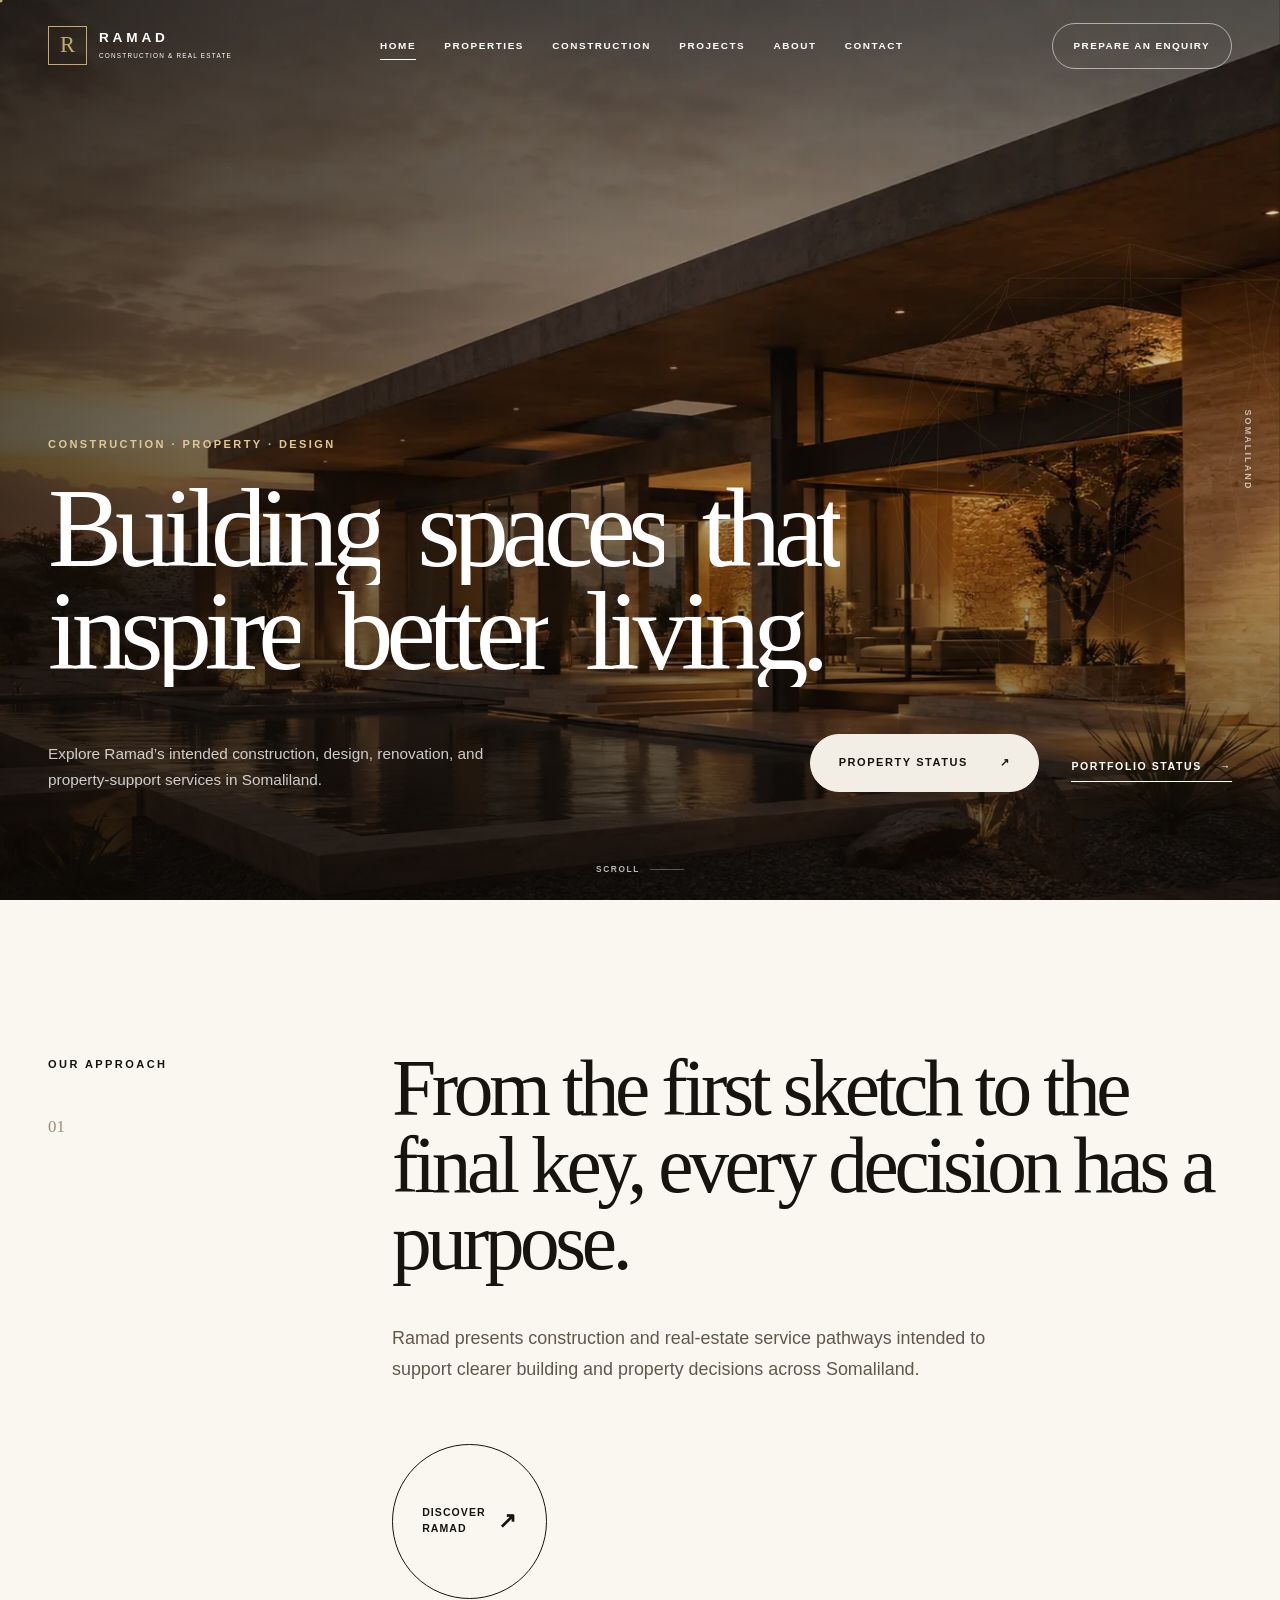
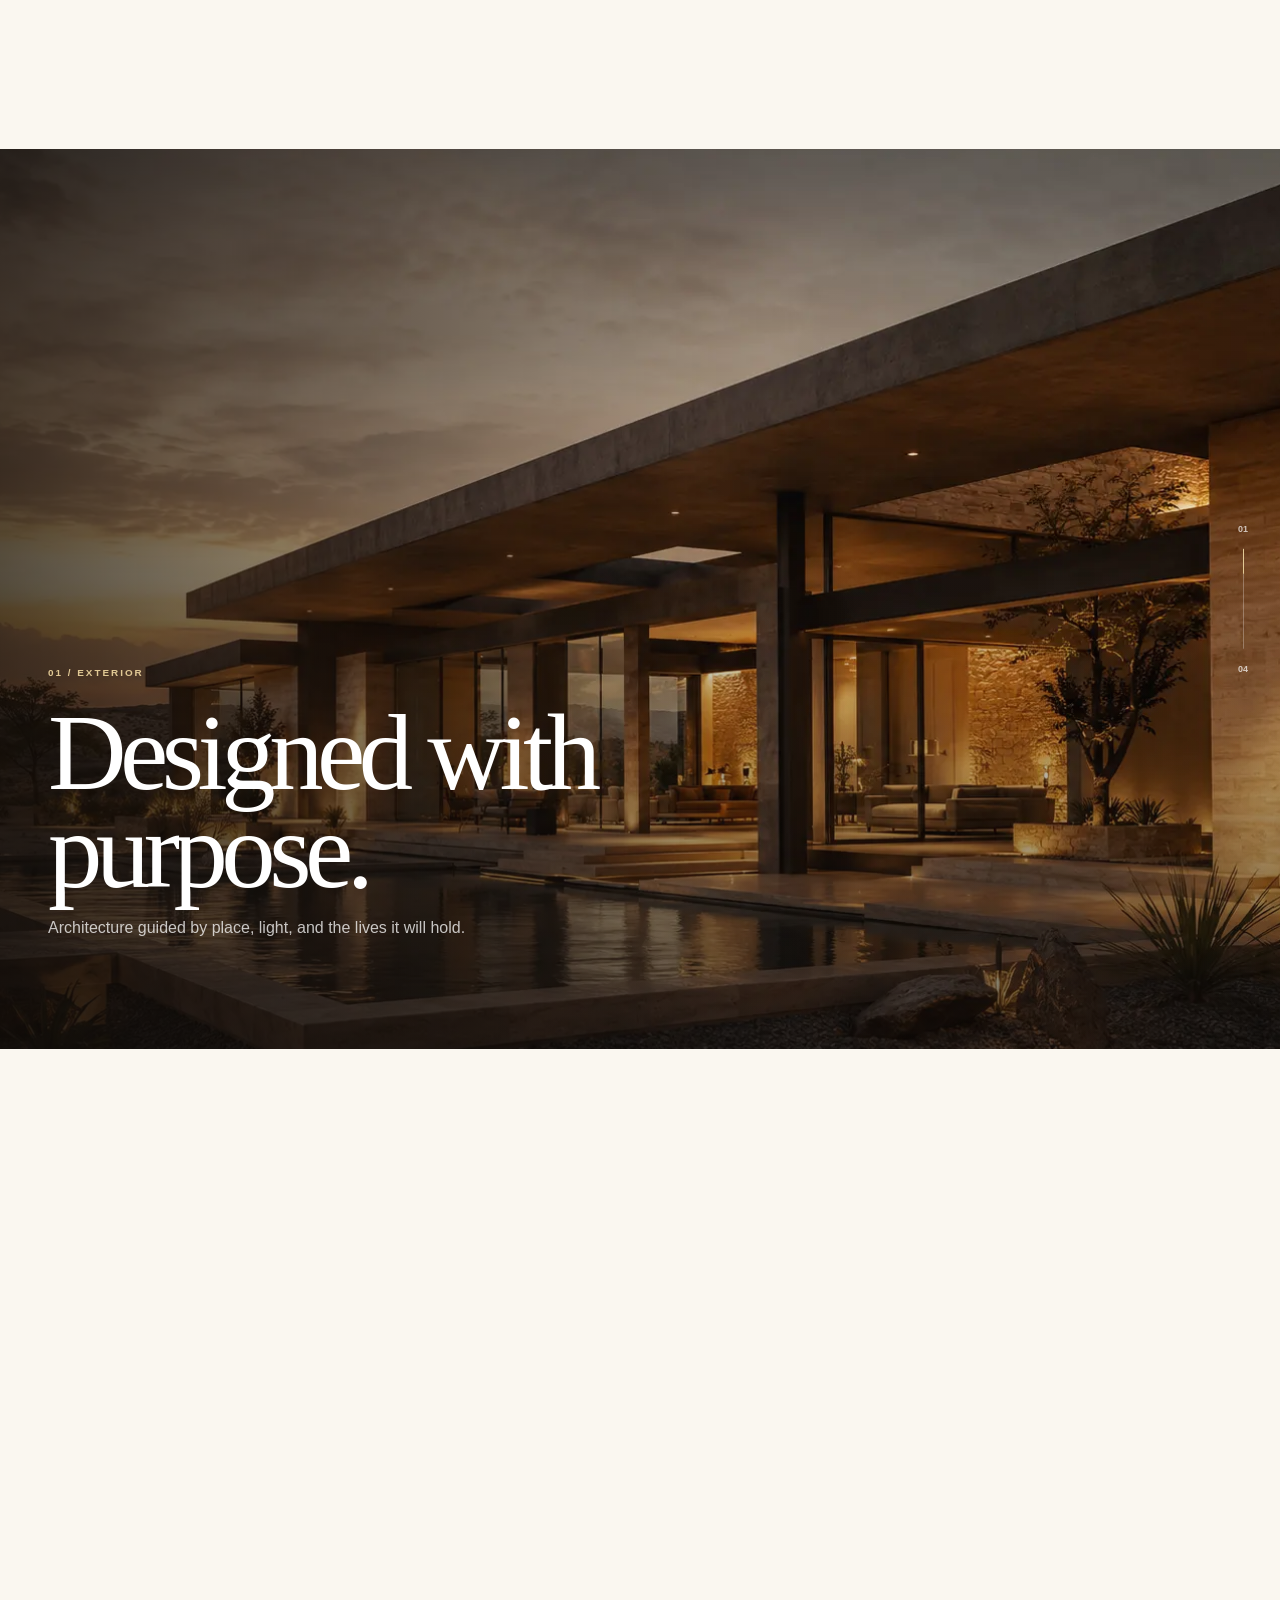
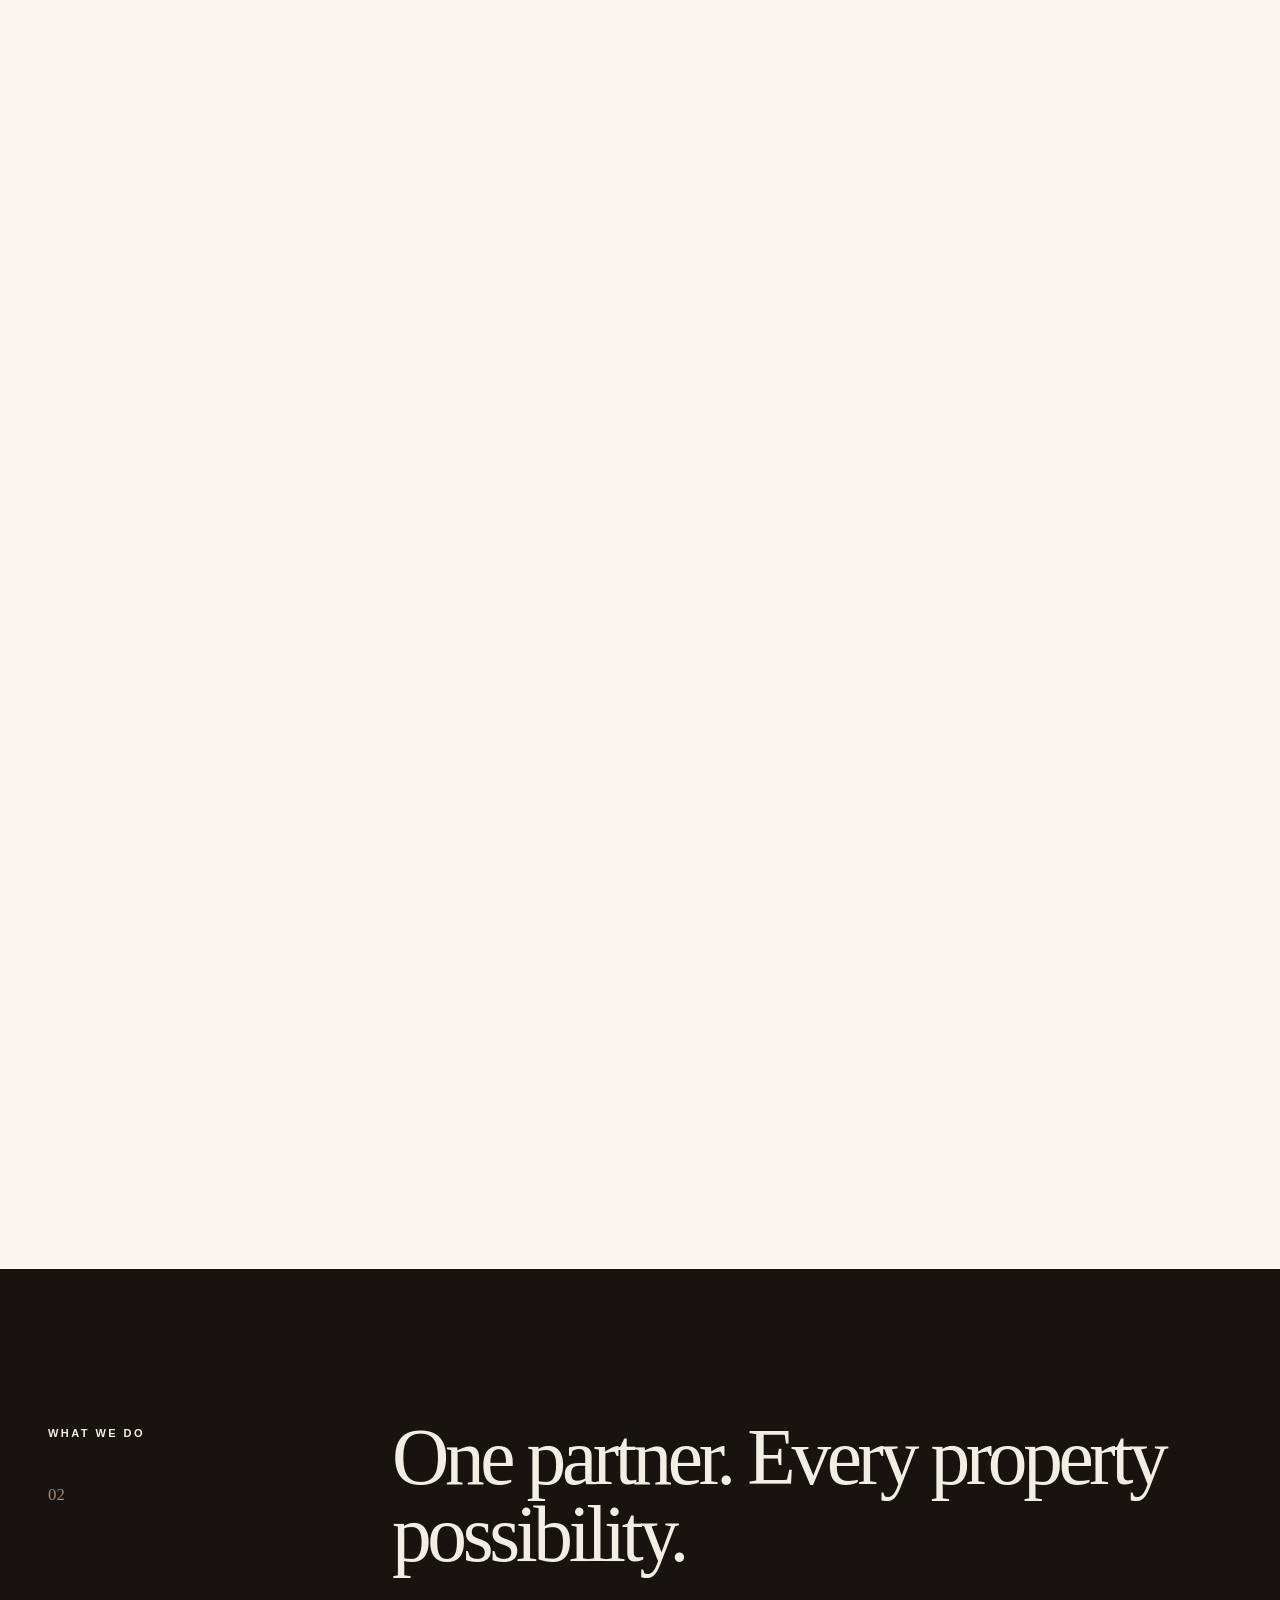
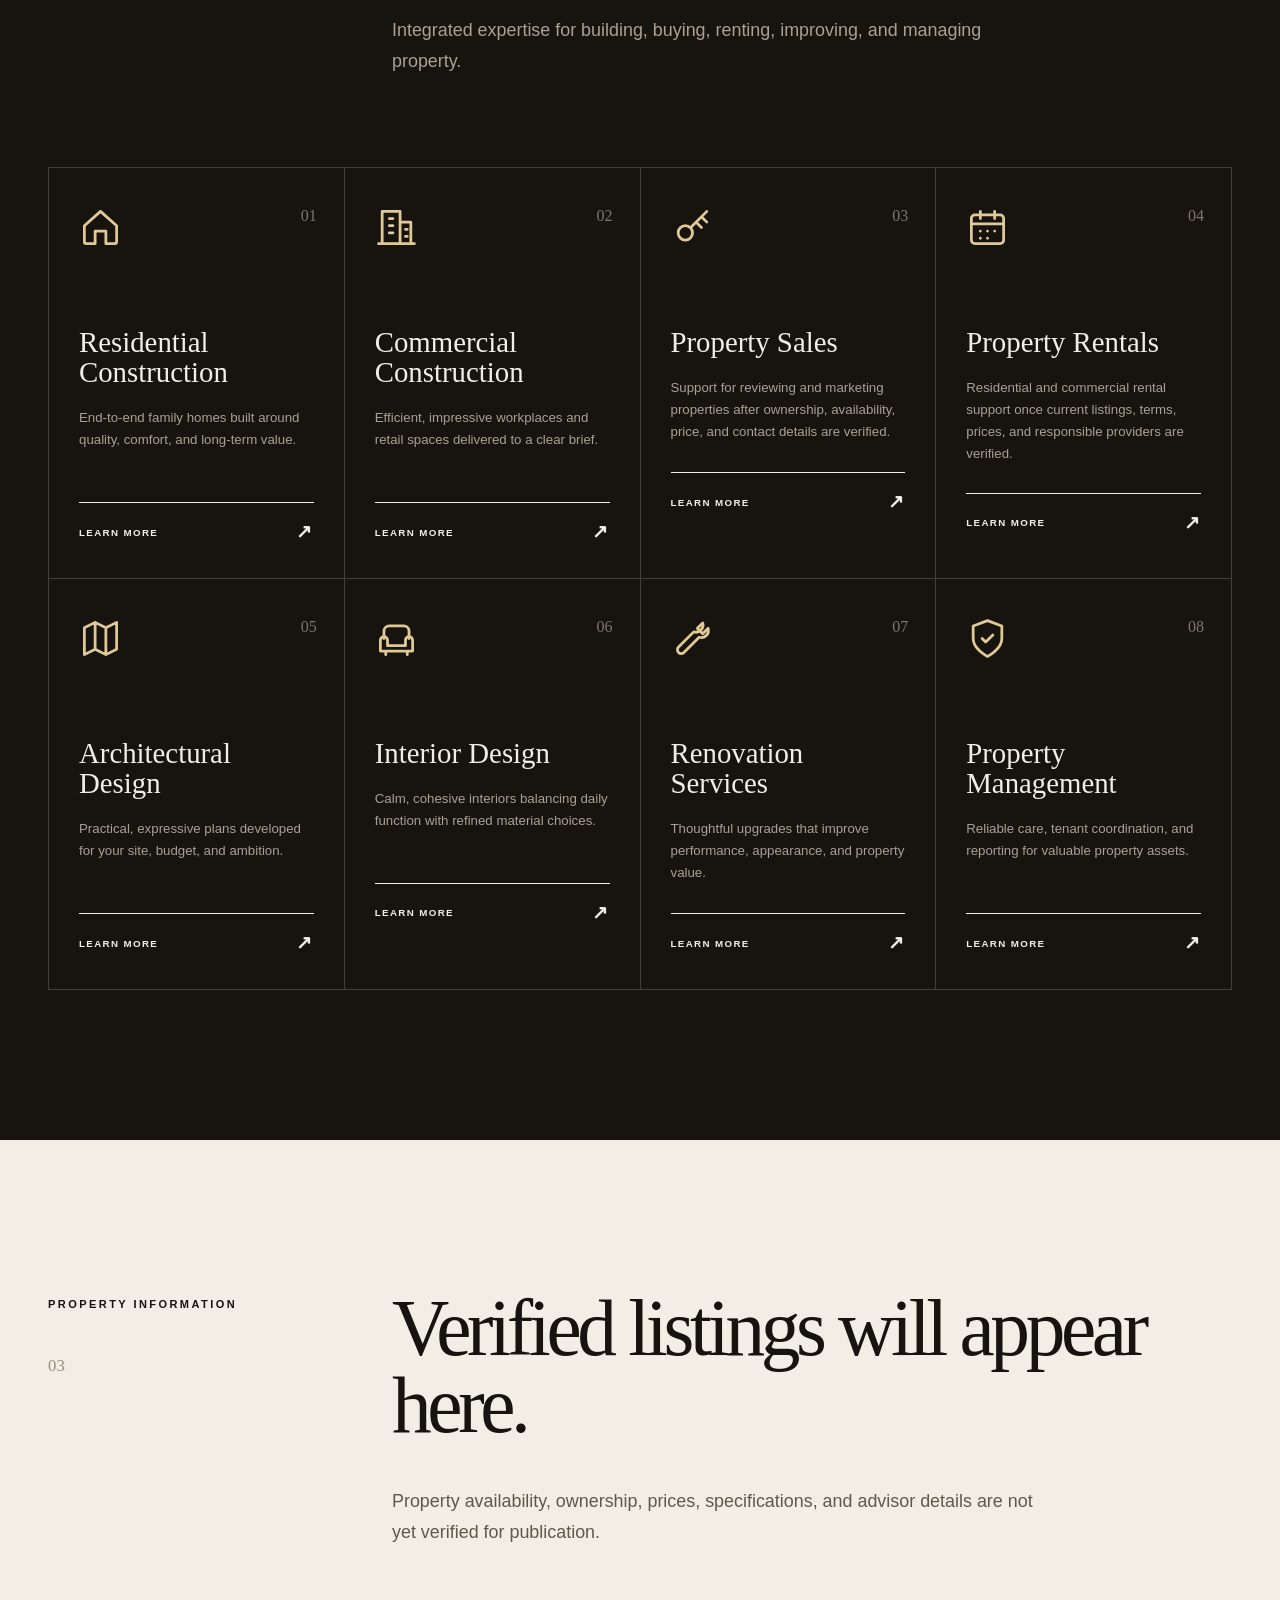
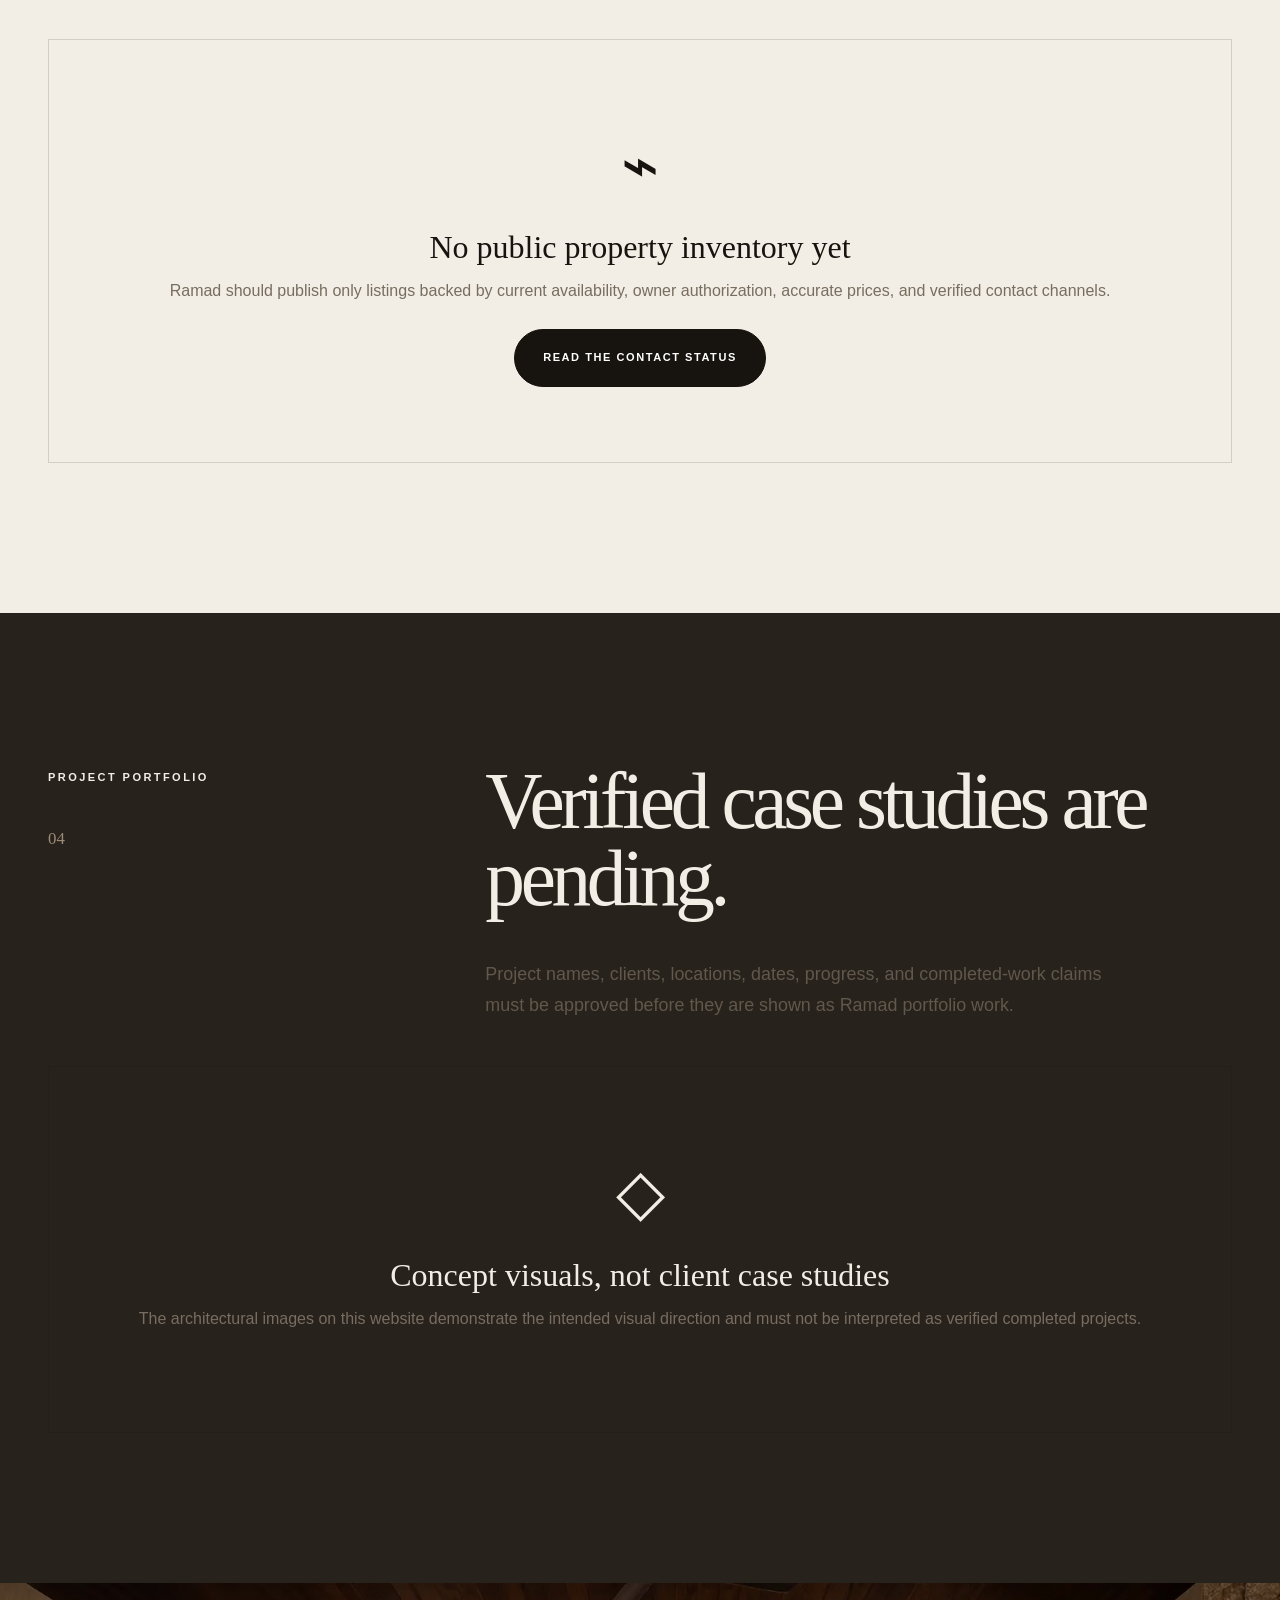
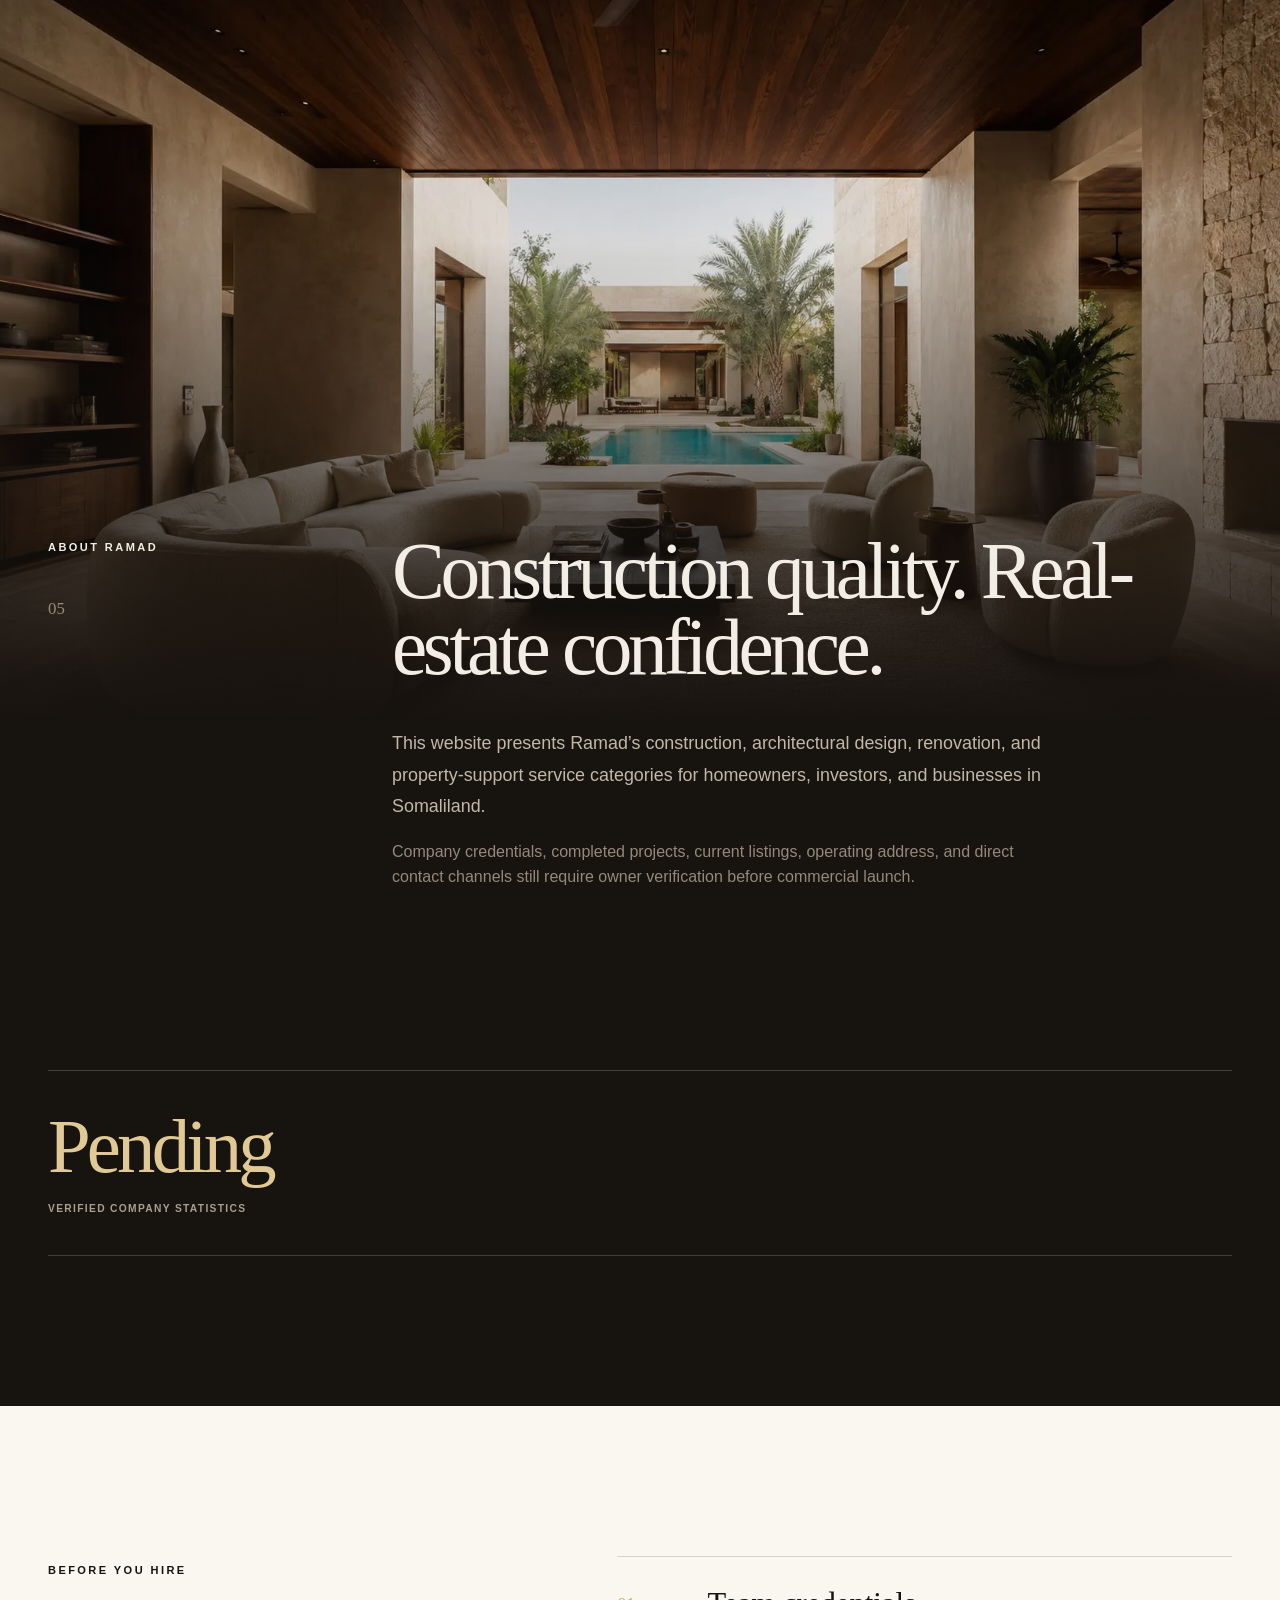
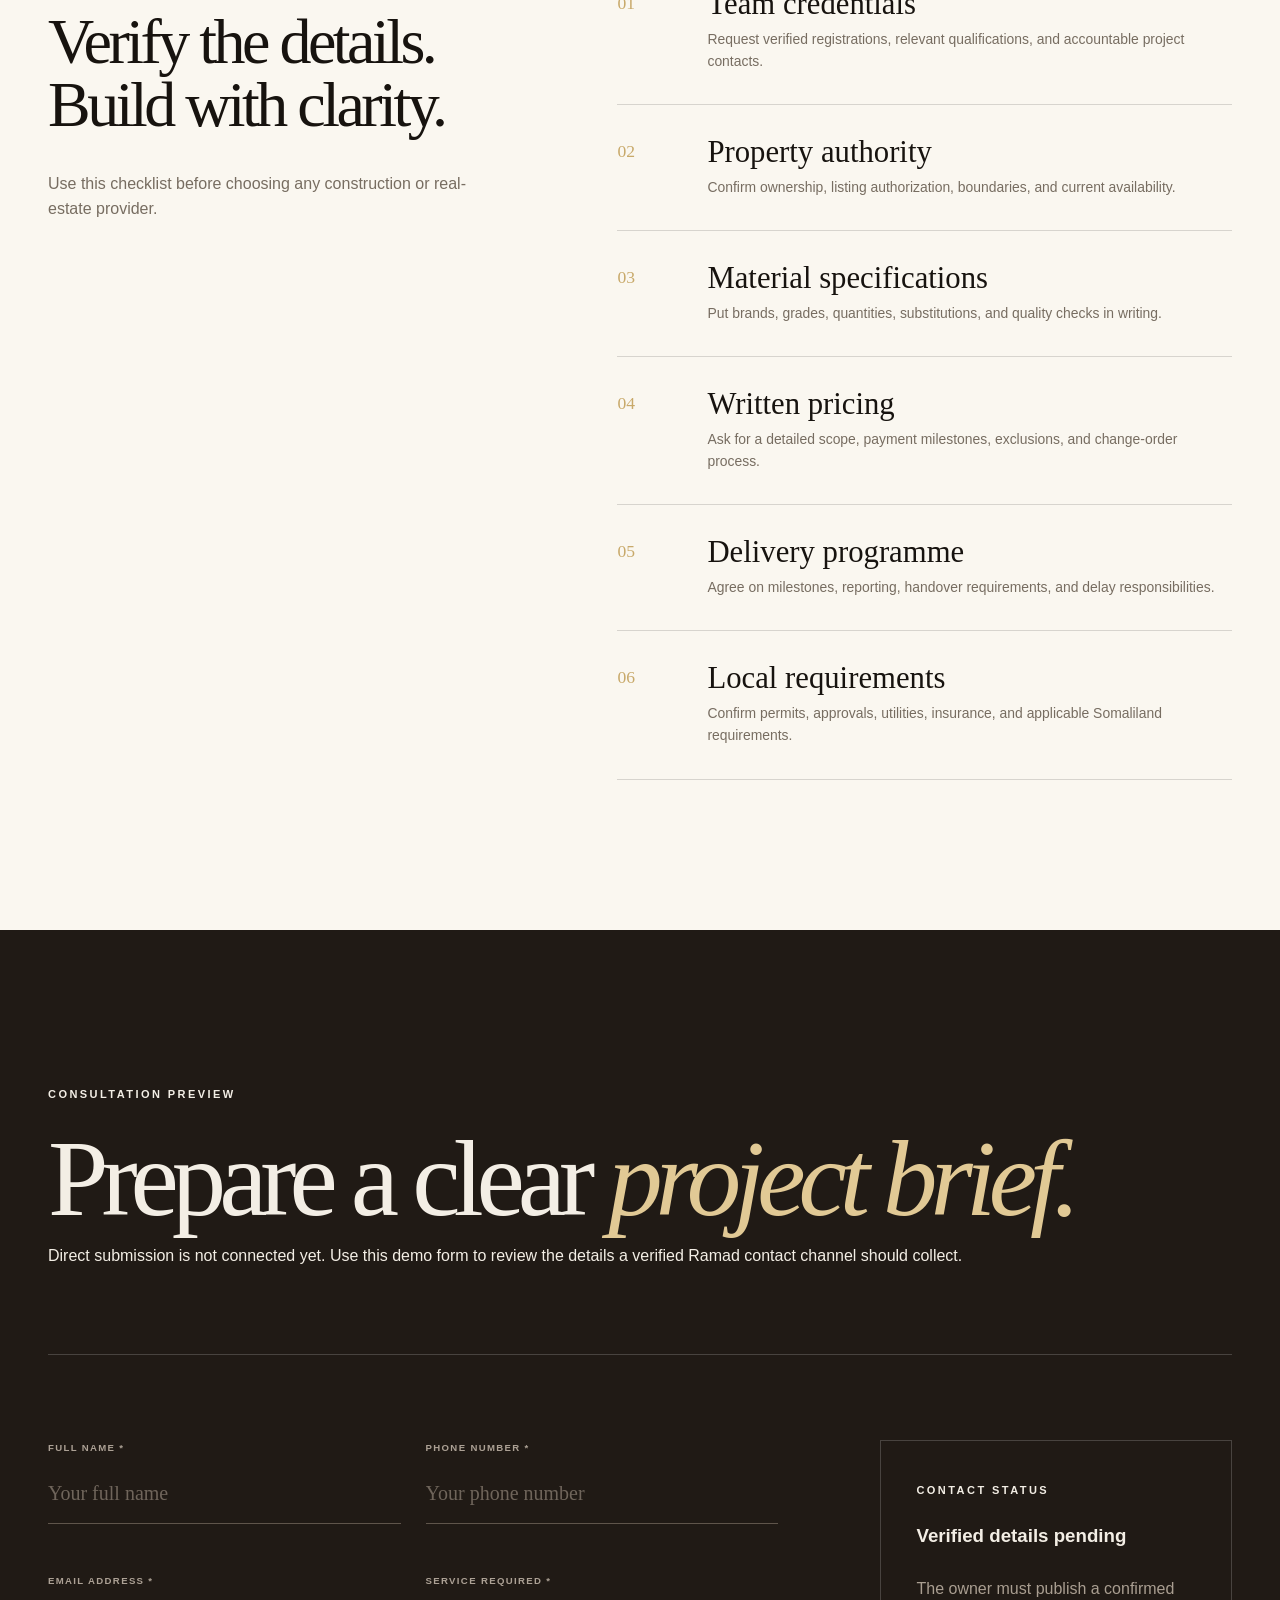
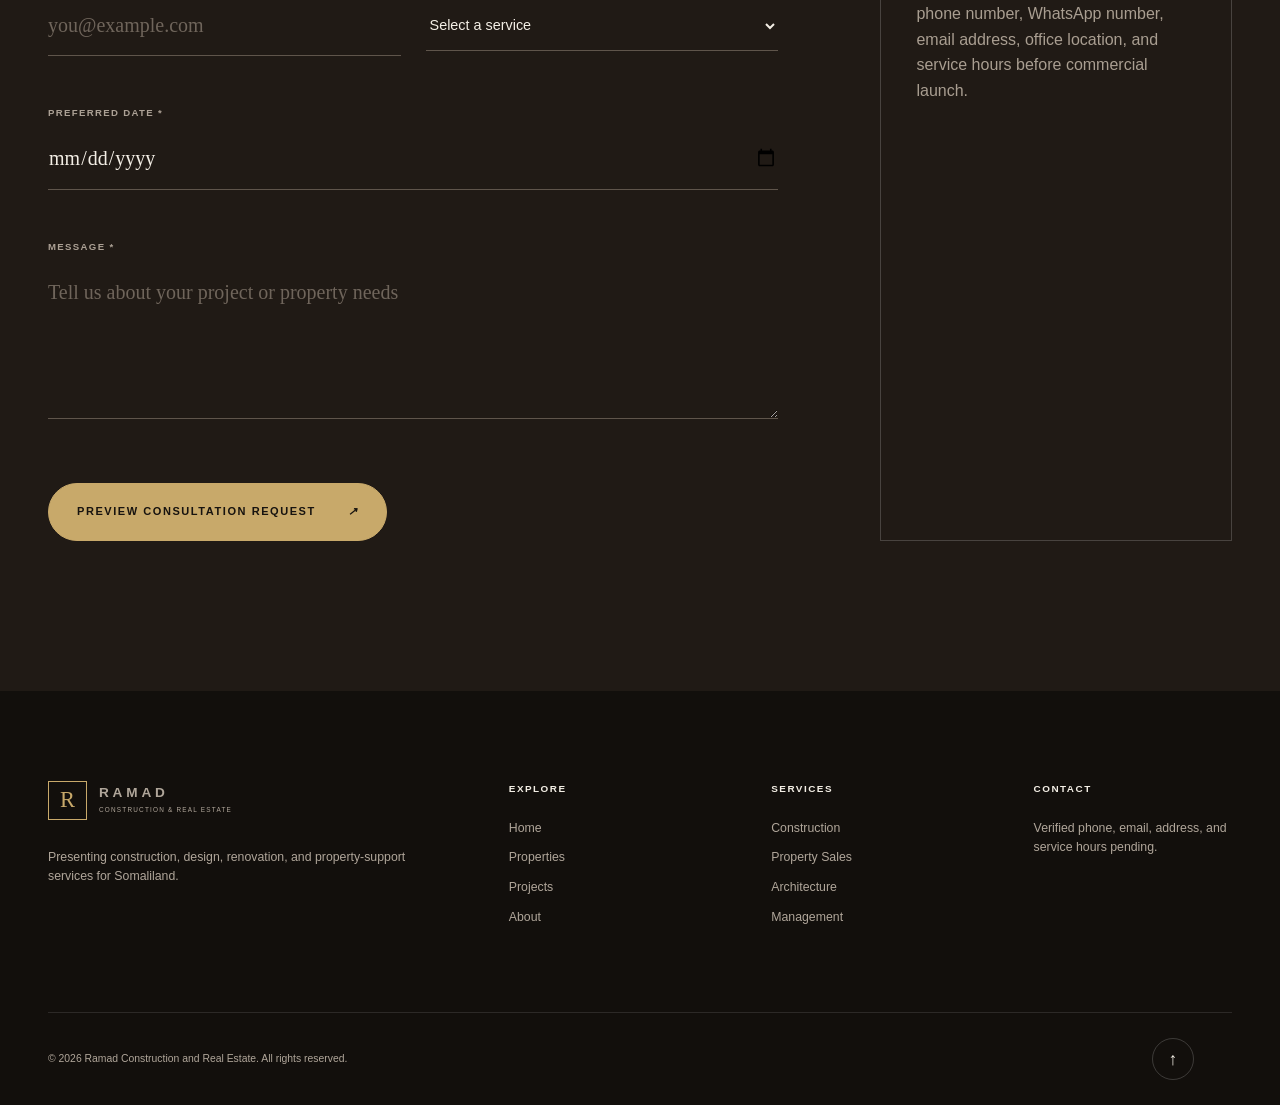
==== commit d47d69a0: "feat: add a safe local consultation preview" ====
--- a/index.html
+++ b/index.html
@@ -192,42 +192,42 @@
           <article class="service-card reveal-up">
             <svg aria-hidden="true"><use href="assets/icons/sprite.svg#home"></use></svg><span>01</span>
             <h3>Residential Construction</h3><p>End-to-end family homes built around quality, comfort, and long-term value.</p>
-            <a class="service-link" href="#contact" data-service="Residential Construction">Learn More<span class="visually-hidden"> about Residential Construction: start a consultation brief</span> <i aria-hidden="true">↗</i></a>
+            <a class="service-link" href="#contact" data-service="Residential Construction">Learn More <i>↗</i></a>
           </article>
           <article class="service-card reveal-up">
             <svg aria-hidden="true"><use href="assets/icons/sprite.svg#building"></use></svg><span>02</span>
             <h3>Commercial Construction</h3><p>Efficient, impressive workplaces and retail spaces delivered to a clear brief.</p>
-            <a class="service-link" href="#contact" data-service="Commercial Construction">Learn More<span class="visually-hidden"> about Commercial Construction: start a consultation brief</span> <i aria-hidden="true">↗</i></a>
+            <a class="service-link" href="#contact" data-service="Commercial Construction">Learn More <i>↗</i></a>
           </article>
           <article class="service-card reveal-up">
             <svg aria-hidden="true"><use href="assets/icons/sprite.svg#key"></use></svg><span>03</span>
             <h3>Property Sales</h3><p>Support for reviewing and marketing properties after ownership, availability, price, and contact details are verified.</p>
-            <a class="service-link" href="#contact" data-service="Property Sales">Learn More<span class="visually-hidden"> about Property Sales: start a consultation brief</span> <i aria-hidden="true">↗</i></a>
+            <a class="service-link" href="#contact" data-service="Property Sales">Learn More <i>↗</i></a>
           </article>
           <article class="service-card reveal-up">
             <svg aria-hidden="true"><use href="assets/icons/sprite.svg#calendar"></use></svg><span>04</span>
             <h3>Property Rentals</h3><p>Residential and commercial rental support once current listings, terms, prices, and responsible providers are verified.</p>
-            <a class="service-link" href="#contact" data-service="Property Rentals">Learn More<span class="visually-hidden"> about Property Rentals: start a consultation brief</span> <i aria-hidden="true">↗</i></a>
+            <a class="service-link" href="#contact" data-service="Property Rentals">Learn More <i>↗</i></a>
           </article>
           <article class="service-card reveal-up">
             <svg aria-hidden="true"><use href="assets/icons/sprite.svg#plan"></use></svg><span>05</span>
             <h3>Architectural Design</h3><p>Practical, expressive plans developed for your site, budget, and ambition.</p>
-            <a class="service-link" href="#contact" data-service="Architectural Design">Learn More<span class="visually-hidden"> about Architectural Design: start a consultation brief</span> <i aria-hidden="true">↗</i></a>
+            <a class="service-link" href="#contact" data-service="Architectural Design">Learn More <i>↗</i></a>
           </article>
           <article class="service-card reveal-up">
             <svg aria-hidden="true"><use href="assets/icons/sprite.svg#sofa"></use></svg><span>06</span>
             <h3>Interior Design</h3><p>Calm, cohesive interiors balancing daily function with refined material choices.</p>
-            <a class="service-link" href="#contact" data-service="Interior Design">Learn More<span class="visually-hidden"> about Interior Design: start a consultation brief</span> <i aria-hidden="true">↗</i></a>
+            <a class="service-link" href="#contact" data-service="Interior Design">Learn More <i>↗</i></a>
           </article>
           <article class="service-card reveal-up">
             <svg aria-hidden="true"><use href="assets/icons/sprite.svg#tools"></use></svg><span>07</span>
             <h3>Renovation Services</h3><p>Thoughtful upgrades that improve performance, appearance, and property value.</p>
-            <a class="service-link" href="#contact" data-service="Renovation Services">Learn More<span class="visually-hidden"> about Renovation Services: start a consultation brief</span> <i aria-hidden="true">↗</i></a>
+            <a class="service-link" href="#contact" data-service="Renovation Services">Learn More <i>↗</i></a>
           </article>
           <article class="service-card reveal-up">
             <svg aria-hidden="true"><use href="assets/icons/sprite.svg#shield"></use></svg><span>08</span>
             <h3>Property Management</h3><p>Reliable care, tenant coordination, and reporting for valuable property assets.</p>
-            <a class="service-link" href="#contact" data-service="Property Management">Learn More<span class="visually-hidden"> about Property Management: start a consultation brief</span> <i aria-hidden="true">↗</i></a>
+            <a class="service-link" href="#contact" data-service="Property Management">Learn More <i>↗</i></a>
           </article>
         </div>
       </div>
@@ -299,7 +299,12 @@
             <label class="field"><span>Preferred date *</span><input id="preferred-date" name="date" type="date" required aria-describedby="preferred-date-error"><small class="field-error" id="preferred-date-error" aria-live="polite"></small></label>
             <label class="field"><span>Message *</span><textarea id="message" name="message" rows="4" required minlength="12" aria-describedby="message-error" placeholder="Tell us about your project or property needs"></textarea><small class="field-error" id="message-error" aria-live="polite"></small></label>
             <button class="button button-gold magnetic submit-button" type="submit"><span>Preview Consultation Request</span><i>↗</i></button>
-            <div class="form-success" id="form-success" role="status" aria-live="polite"><strong>Demo only.</strong><span>No request was sent or stored. Connect a verified form endpoint and contact channel before accepting enquiries.</span></div>
+            <div class="form-success" id="form-success" role="region" aria-labelledby="preview-title">
+              <strong id="preview-title" tabindex="-1">Your local consultation preview</strong>
+              <span>No request was sent or stored. Review these details, then start over if you need to make changes.</span>
+              <dl class="consultation-summary" id="consultation-summary"></dl>
+              <button class="button button-outline preview-start-over" id="preview-start-over" type="button">Start over</button>
+            </div>
           </form>
 
           <aside class="contact-aside">
--- a/style.css
+++ b/style.css
@@ -336,6 +336,11 @@
 .form-success { display: none; gap: 8px; border-left: 2px solid var(--gold); padding: 16px 20px; color: #cfc4b6; background: rgba(255,255,255,.05); }
 .form-success.show { display: grid; }
 .form-success strong { color: var(--gold-light); font-family: var(--serif); font-size: 1.3rem; }
+.consultation-summary { display: grid; gap: 12px; margin: 14px 0 4px; }
+.consultation-summary > div { display: grid; grid-template-columns: minmax(120px,.35fr) 1fr; gap: 14px; border-top: 1px solid var(--white-line); padding-top: 12px; }
+.consultation-summary dt { color: #a99f93; font-size: .63rem; font-weight: 700; letter-spacing: .1em; text-transform: uppercase; }
+.consultation-summary dd { margin: 0; overflow-wrap: anywhere; color: var(--cream); white-space: pre-wrap; }
+.preview-start-over { width: max-content; margin-top: 8px; }
 .contact-aside { display: grid; gap: 24px; }
 .contact-card { border: 1px solid var(--white-line); padding: 35px; }
 .contact-card > p { margin: 25px 0; color: #a99e91; }
